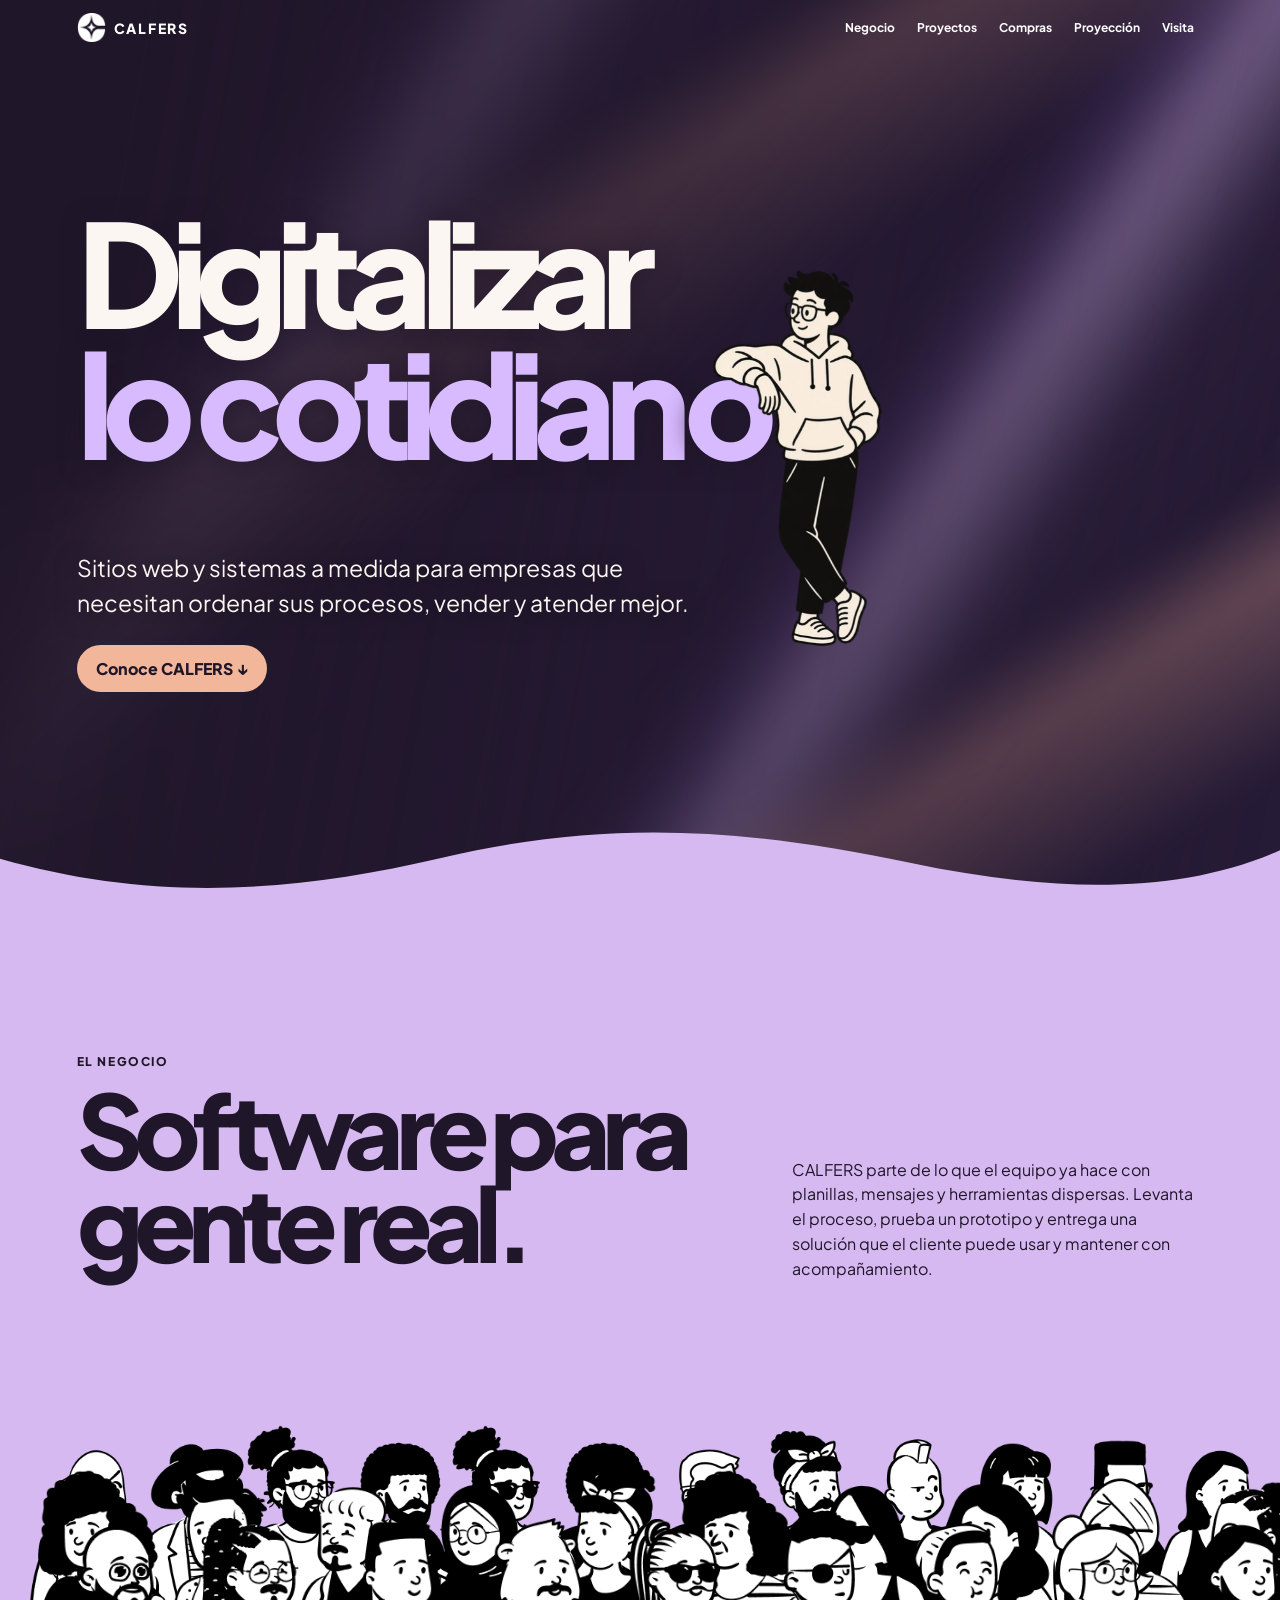
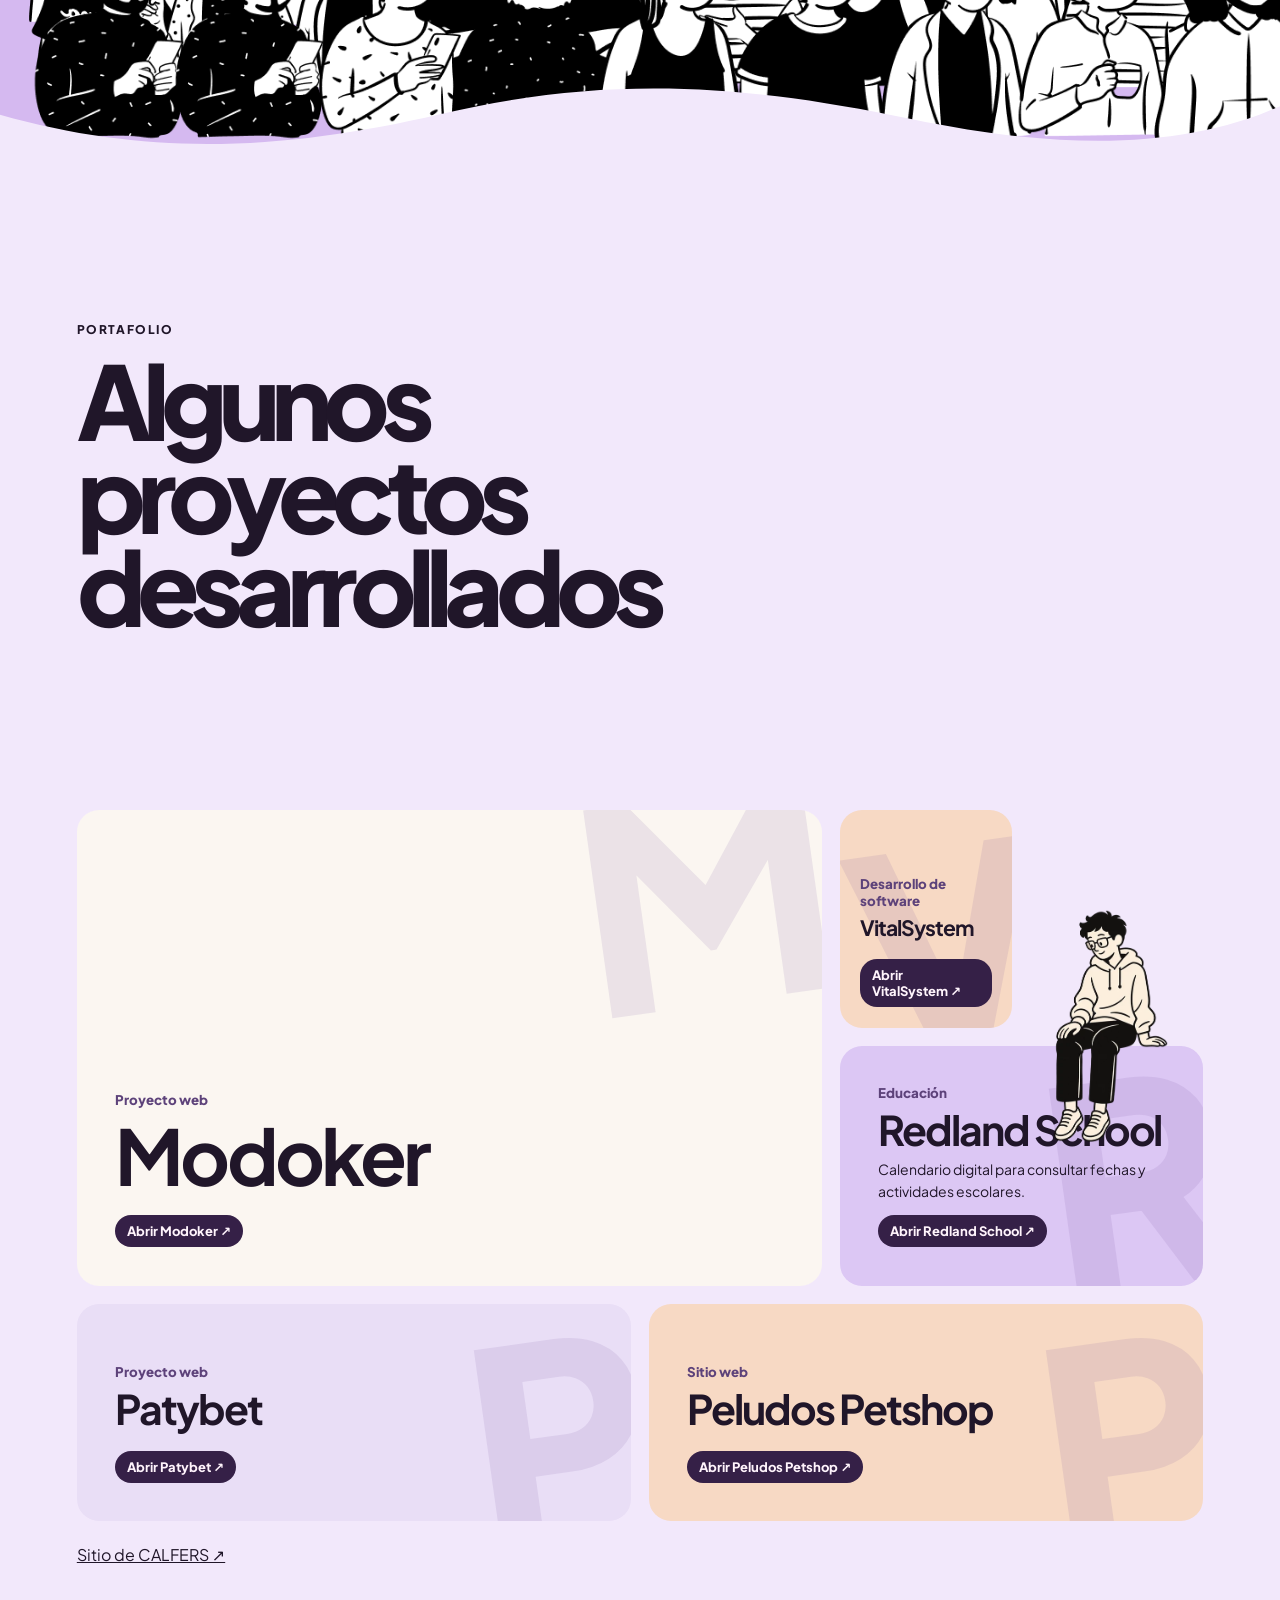
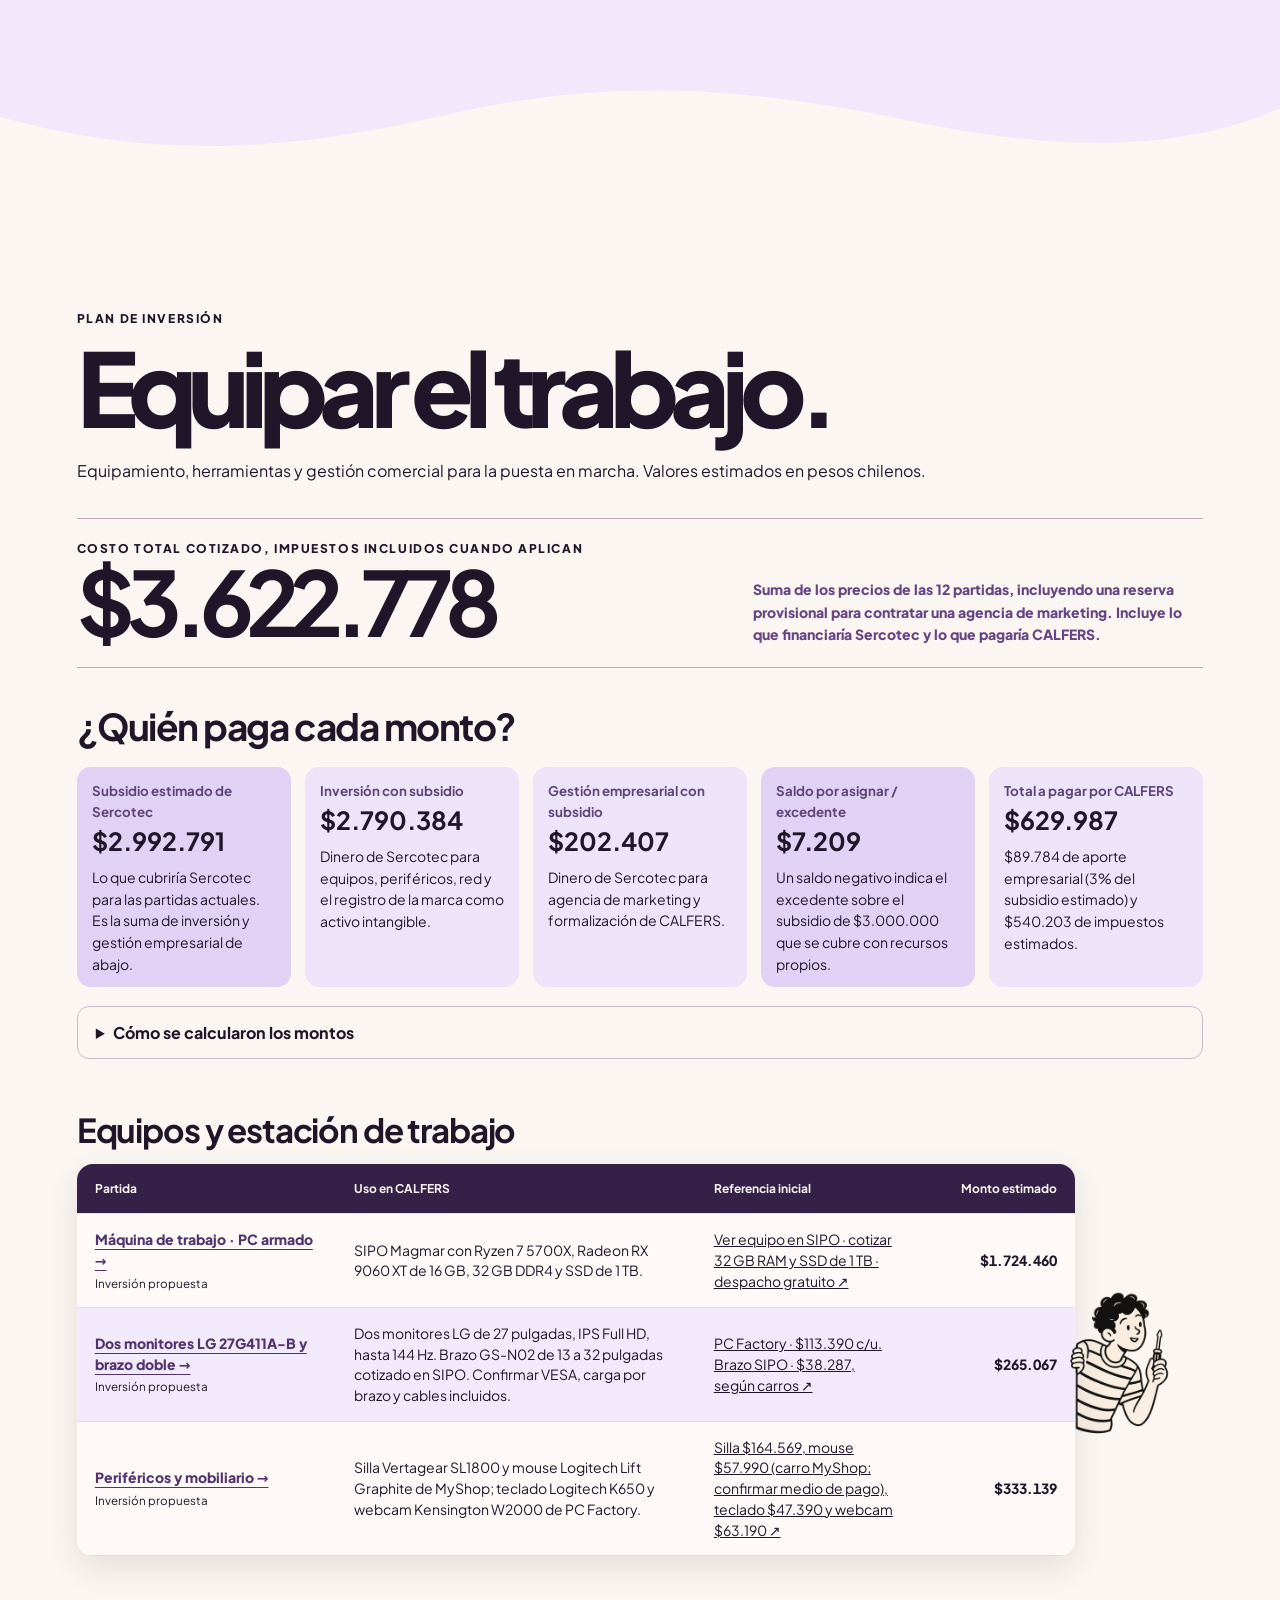
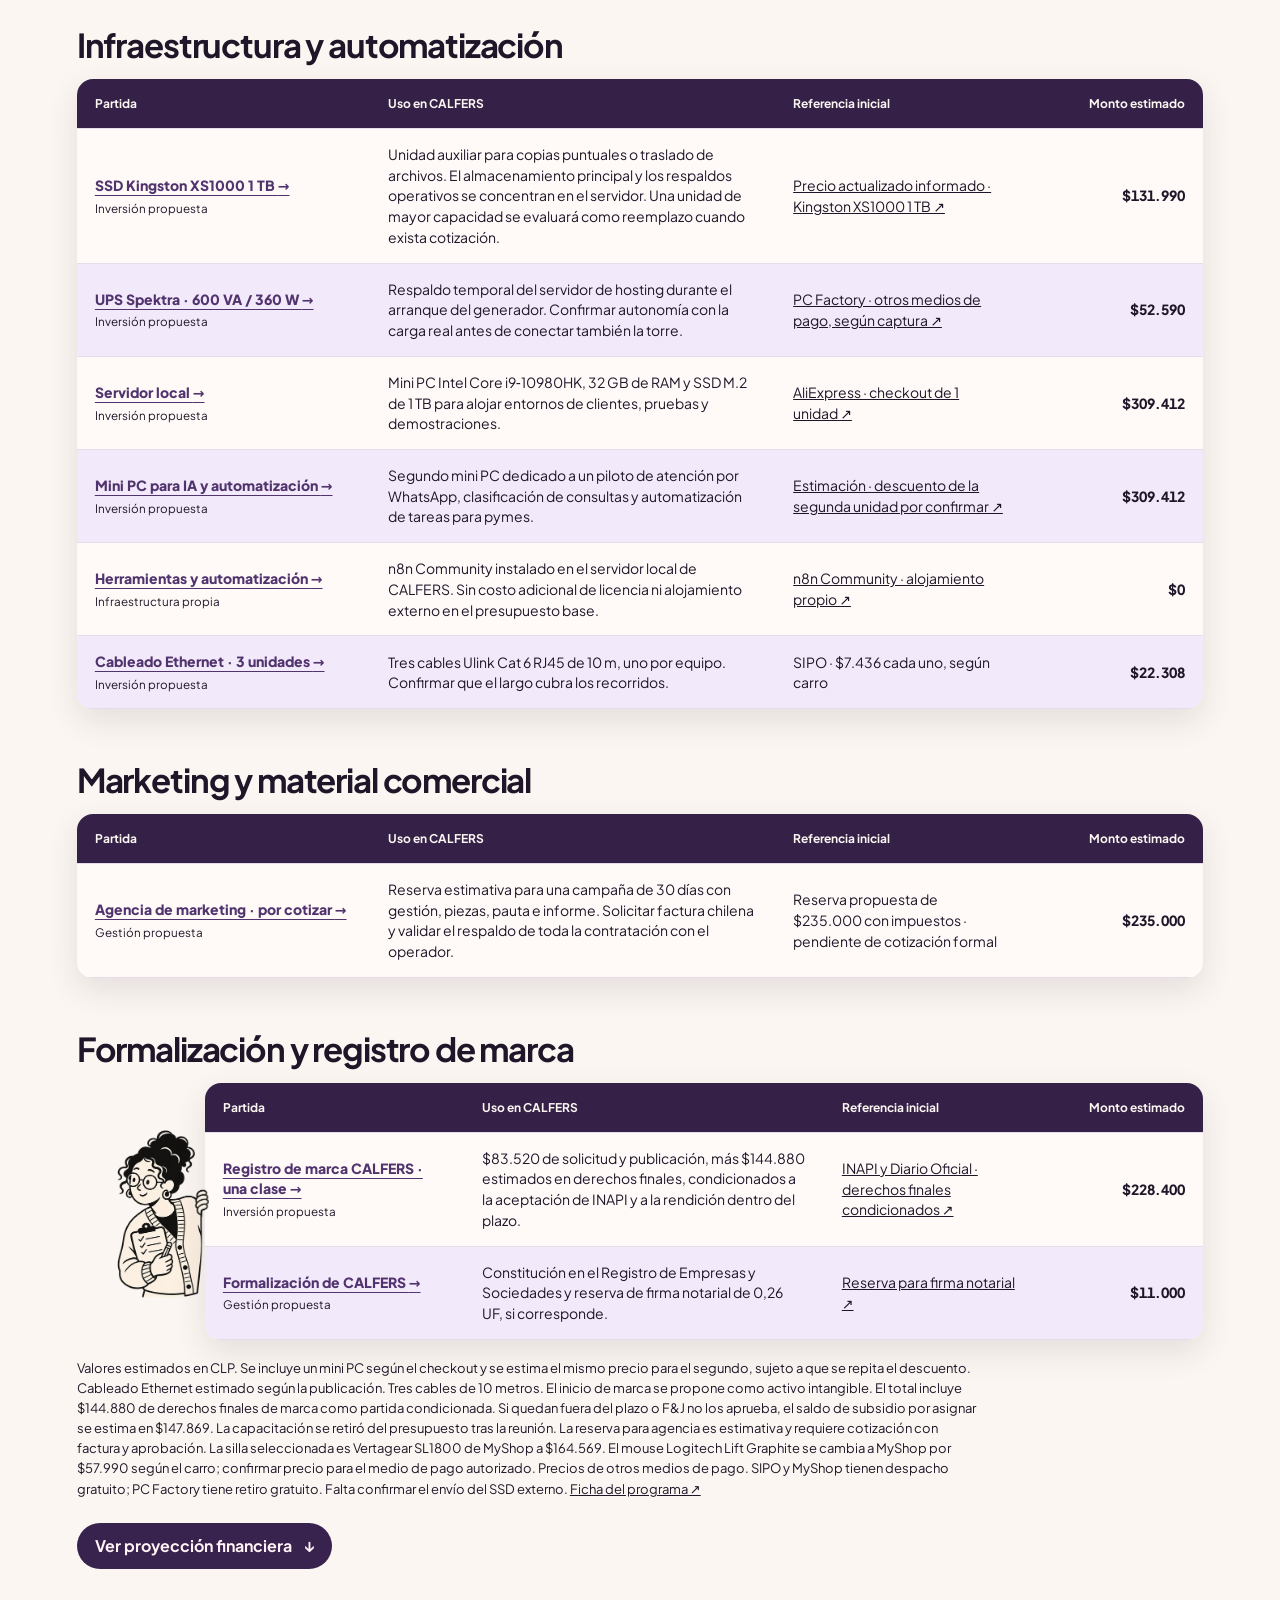
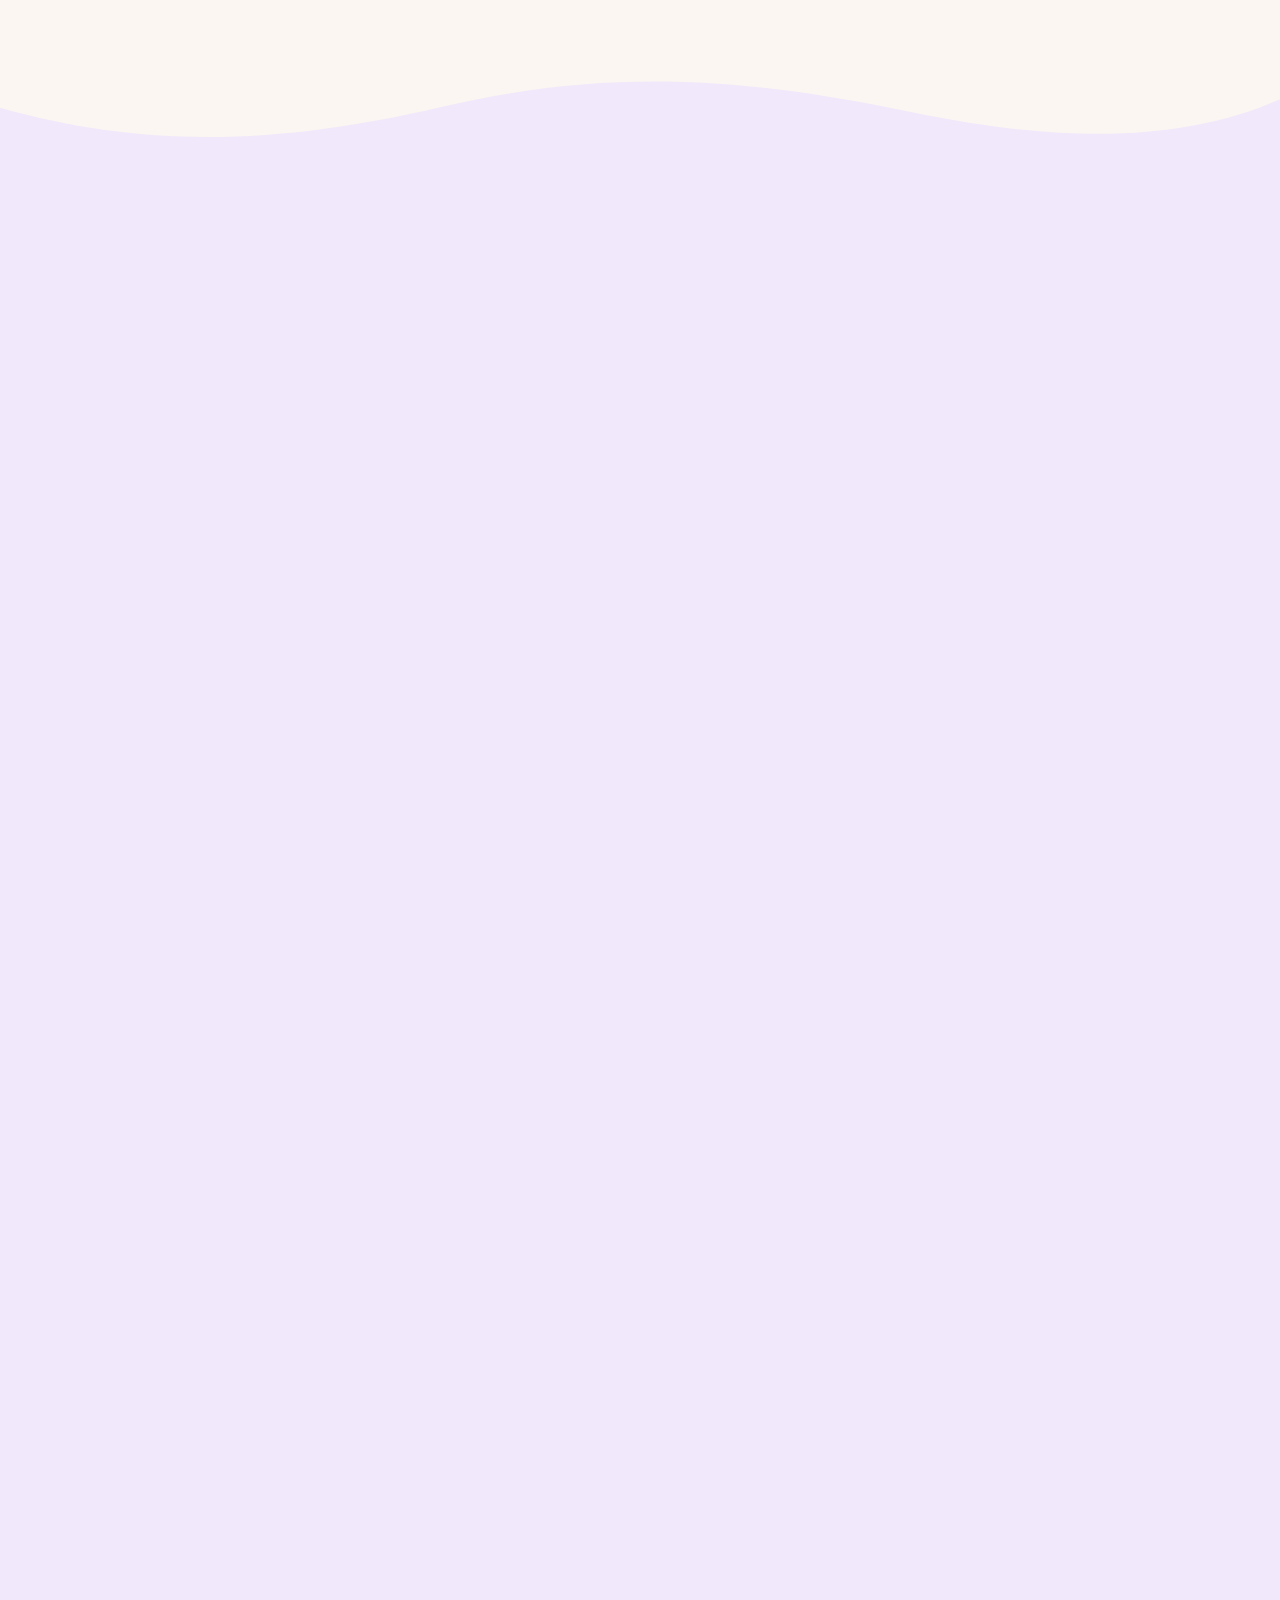
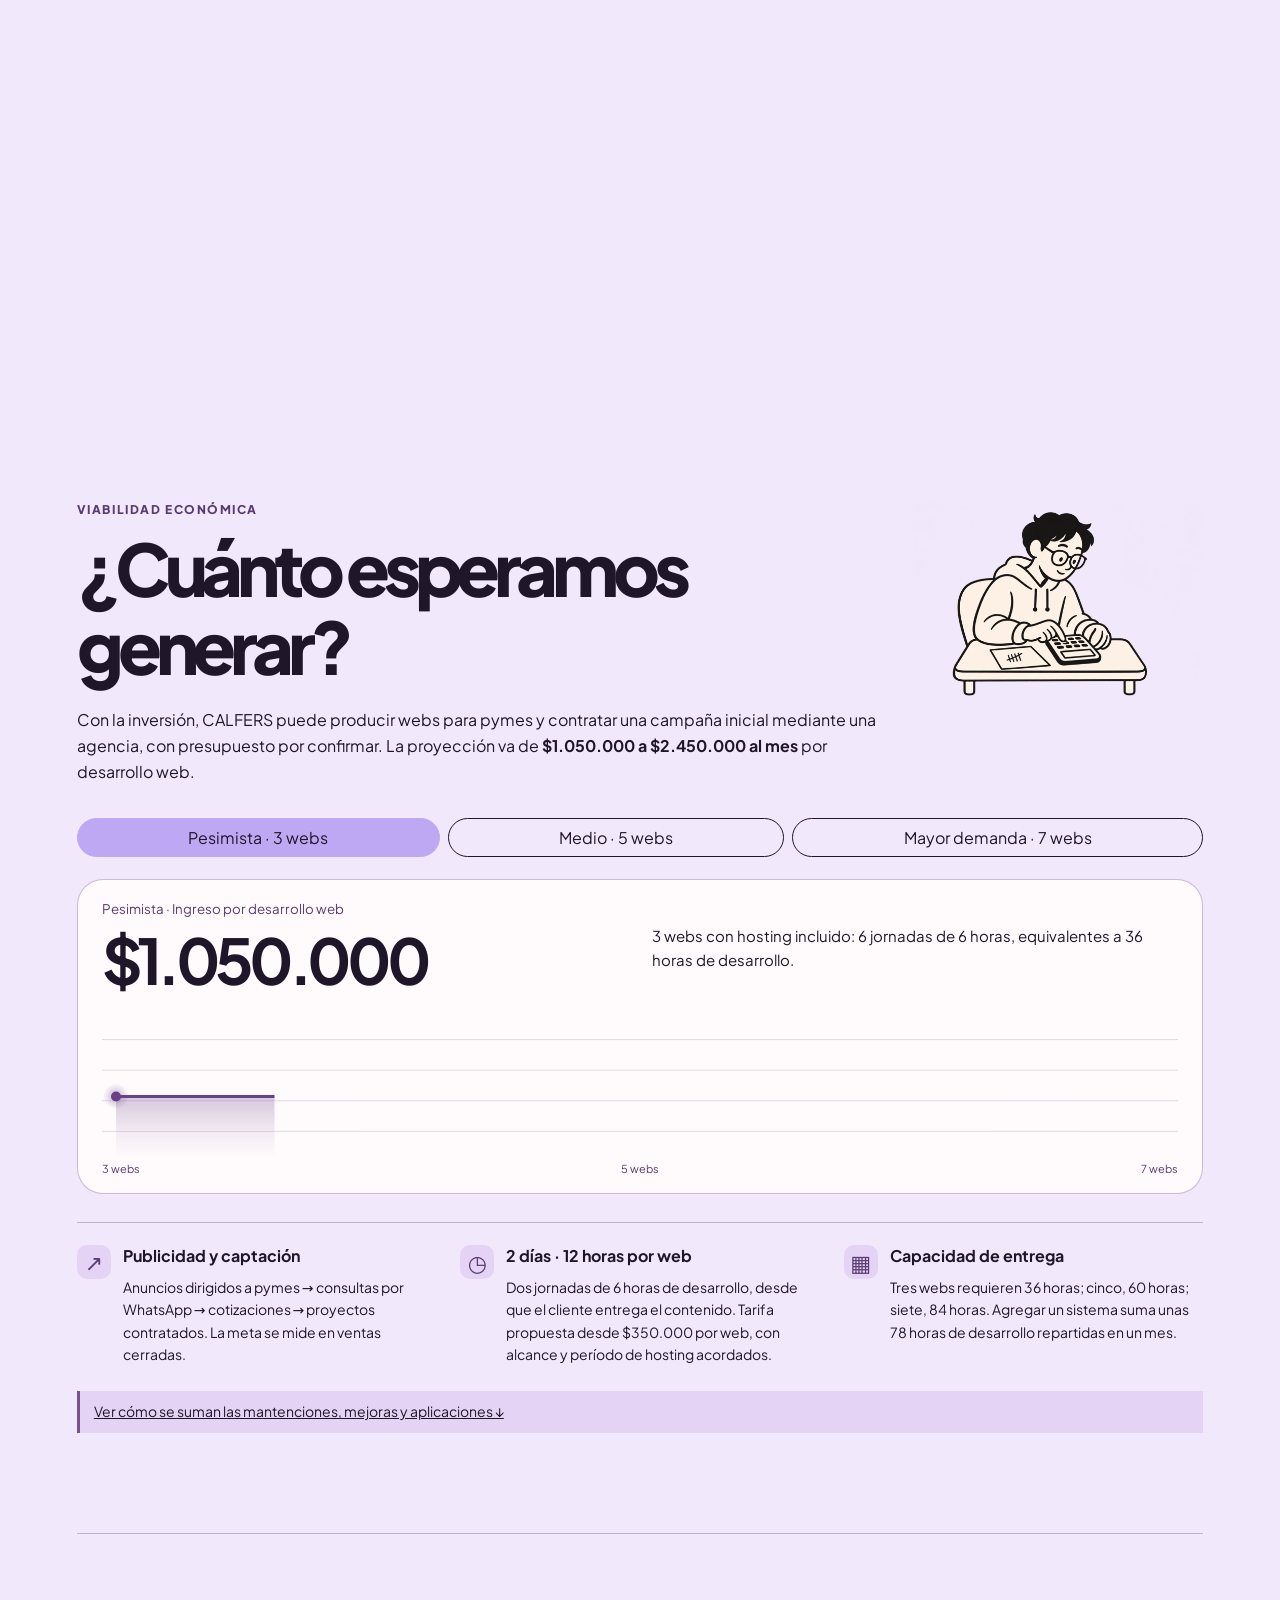
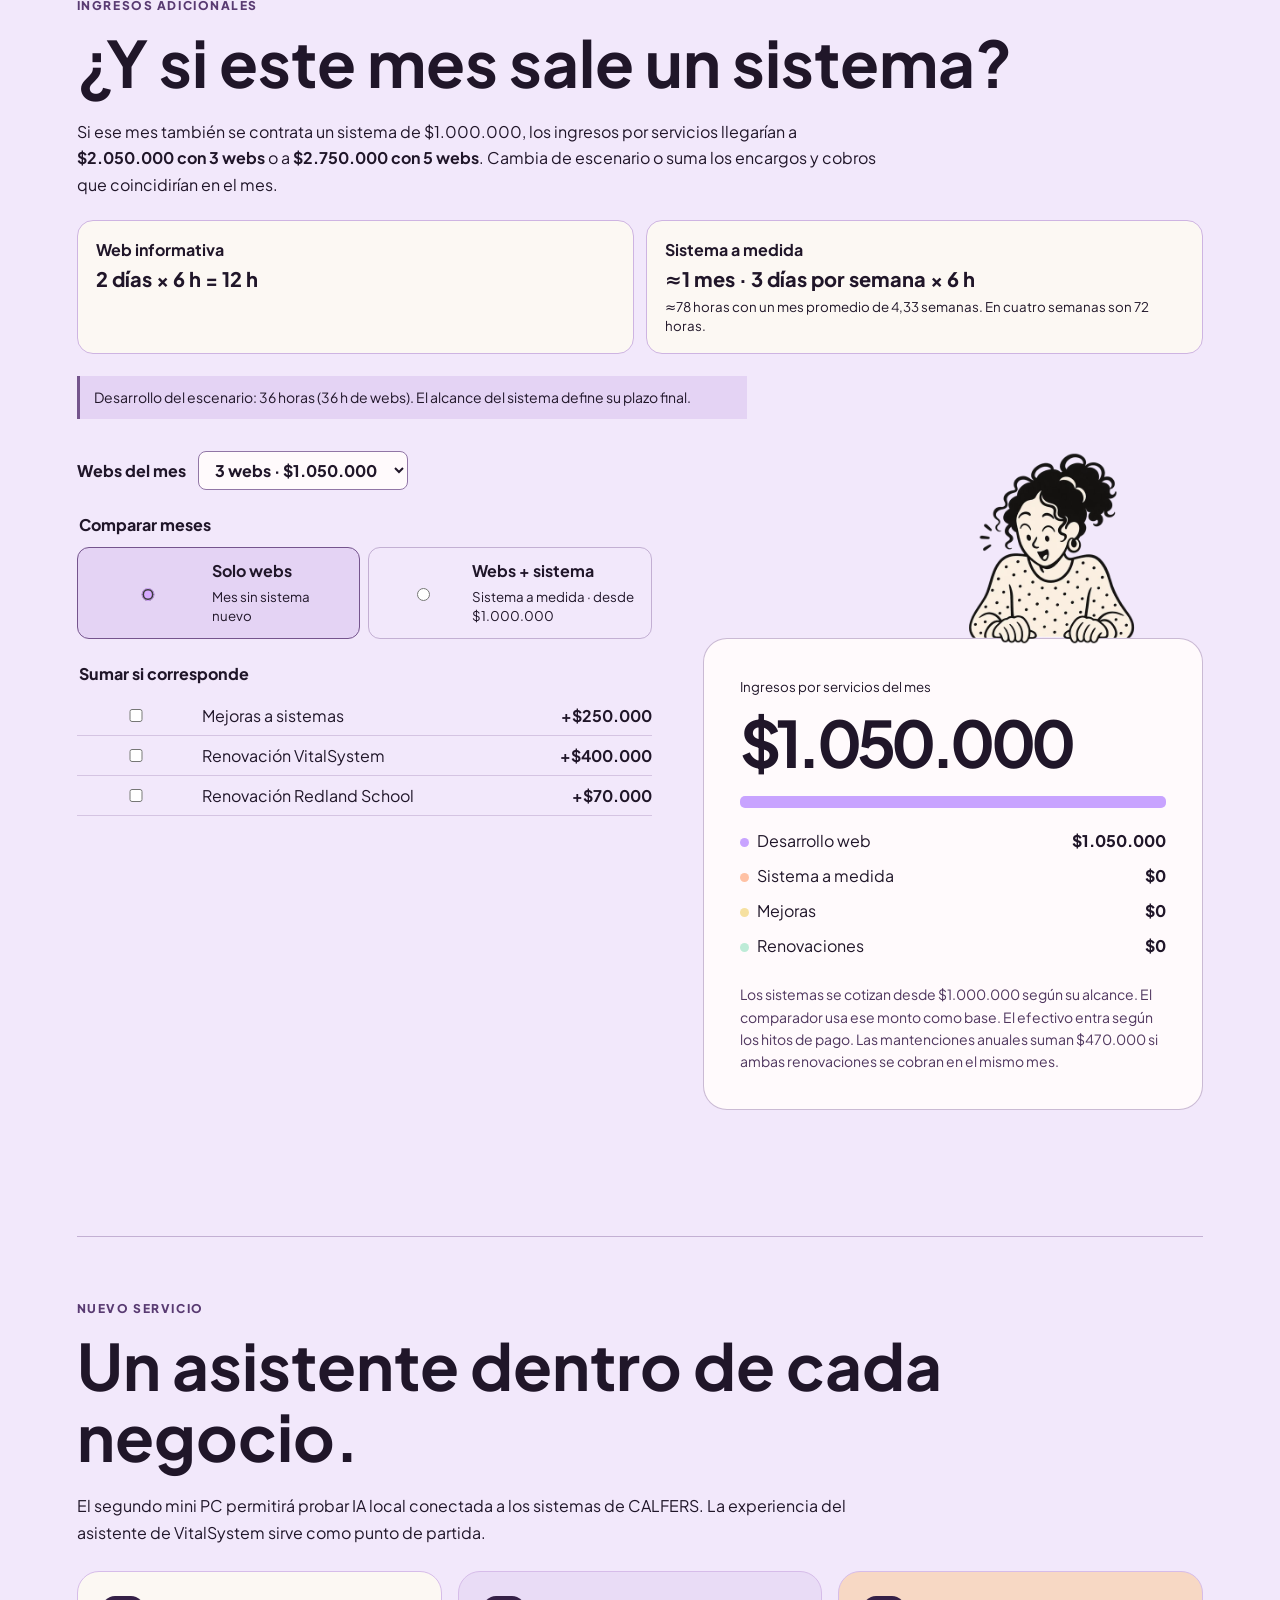
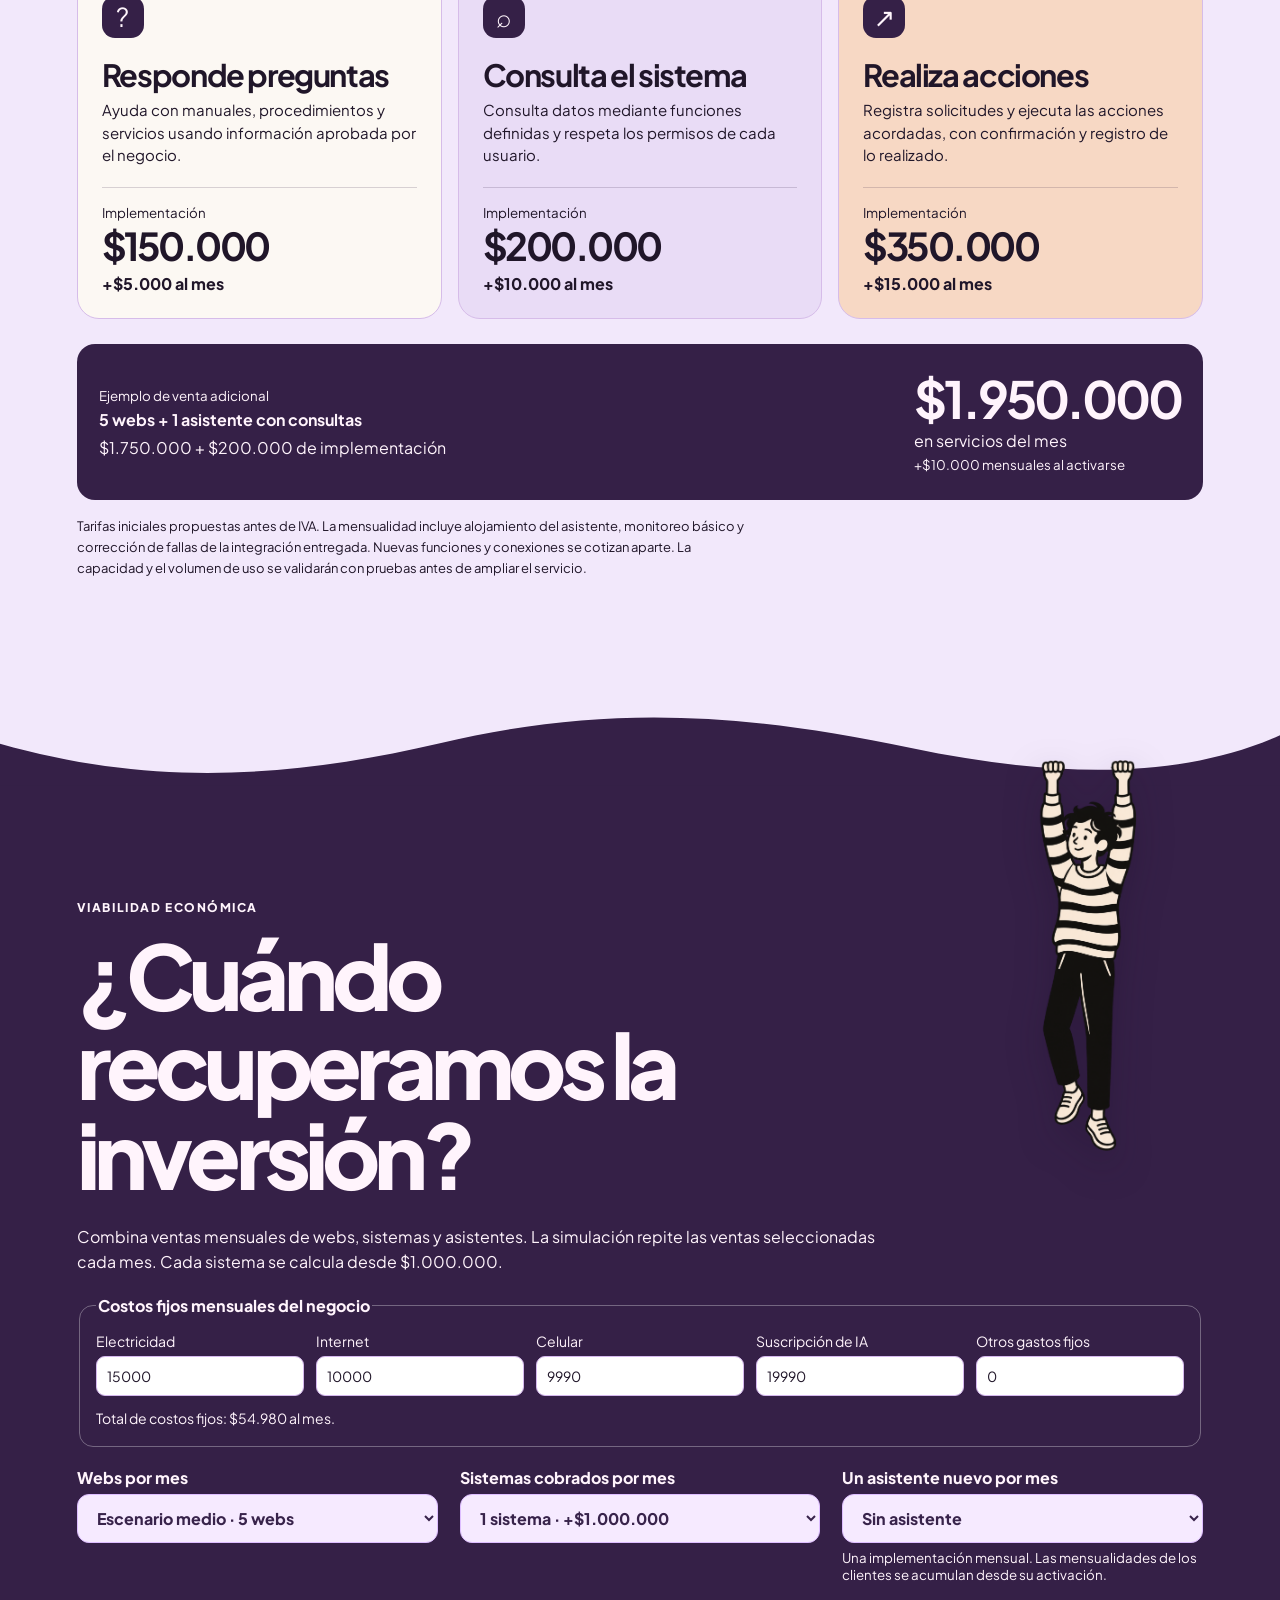
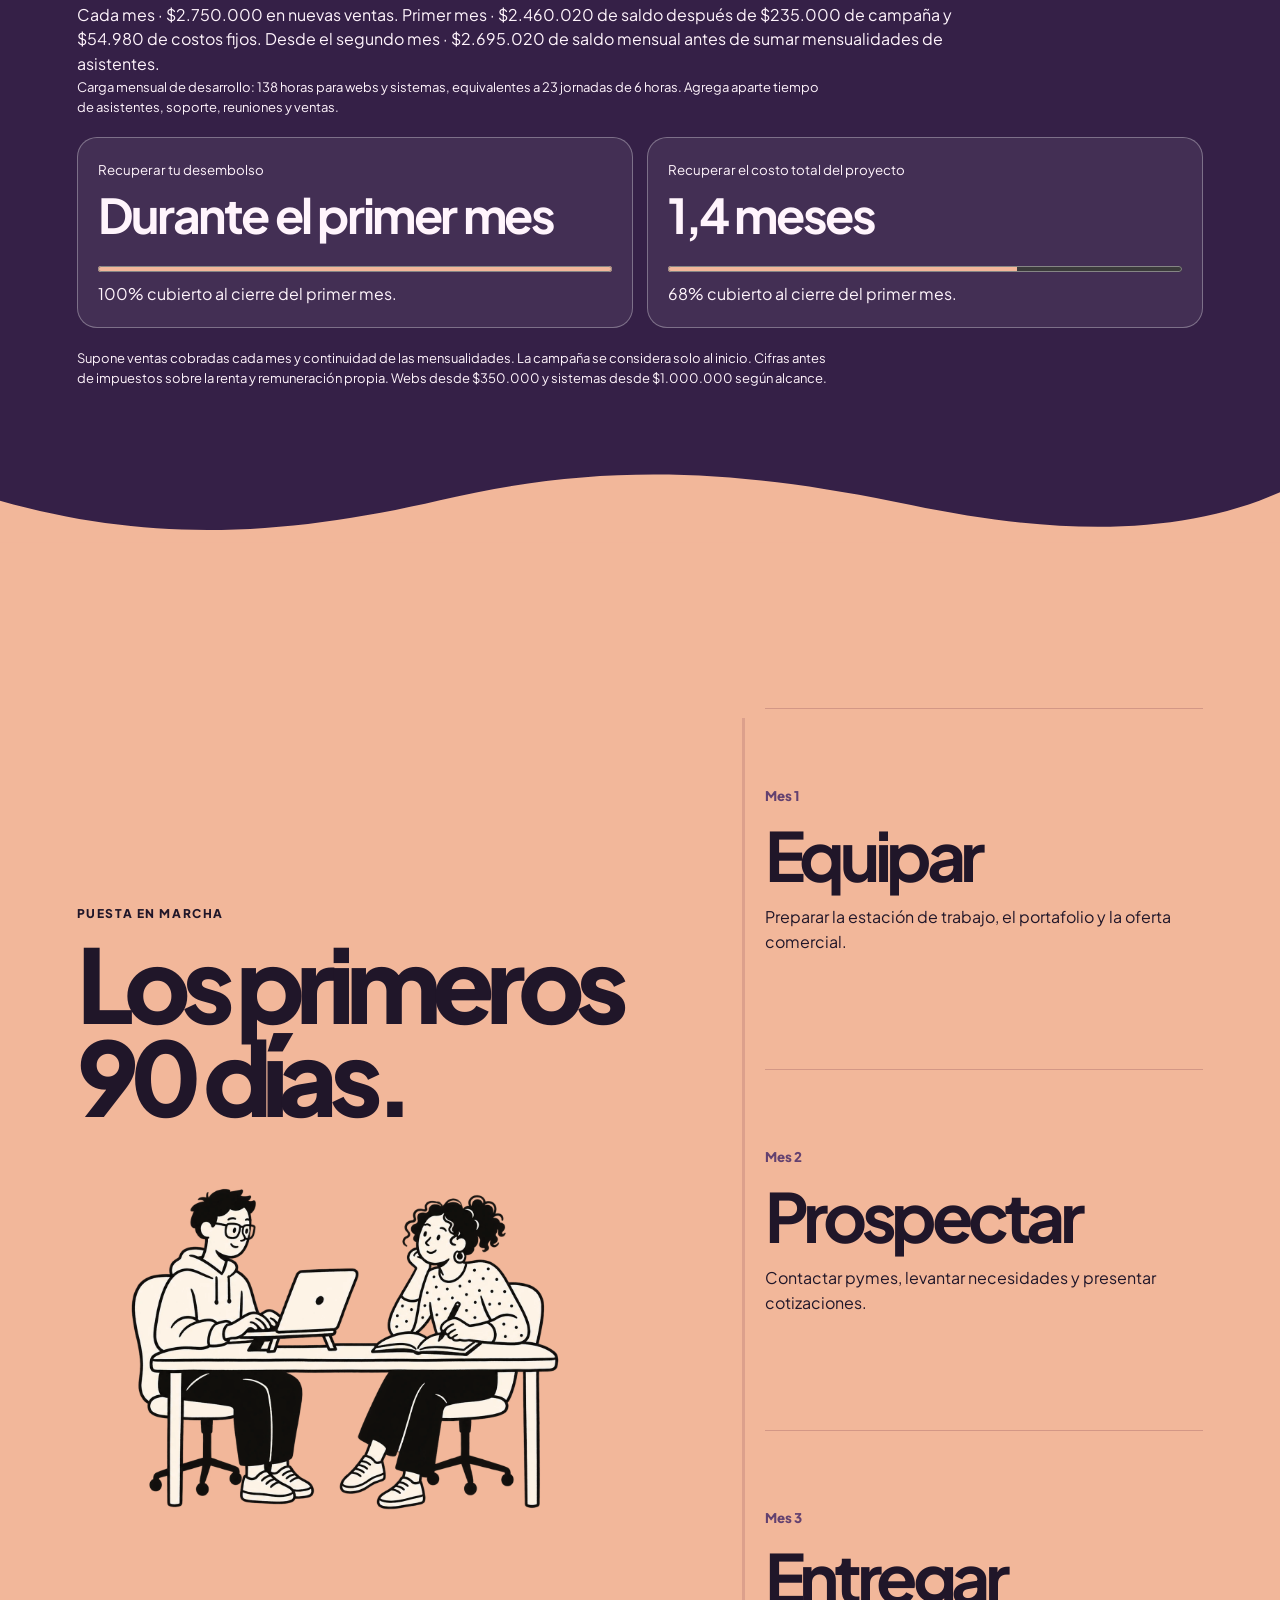
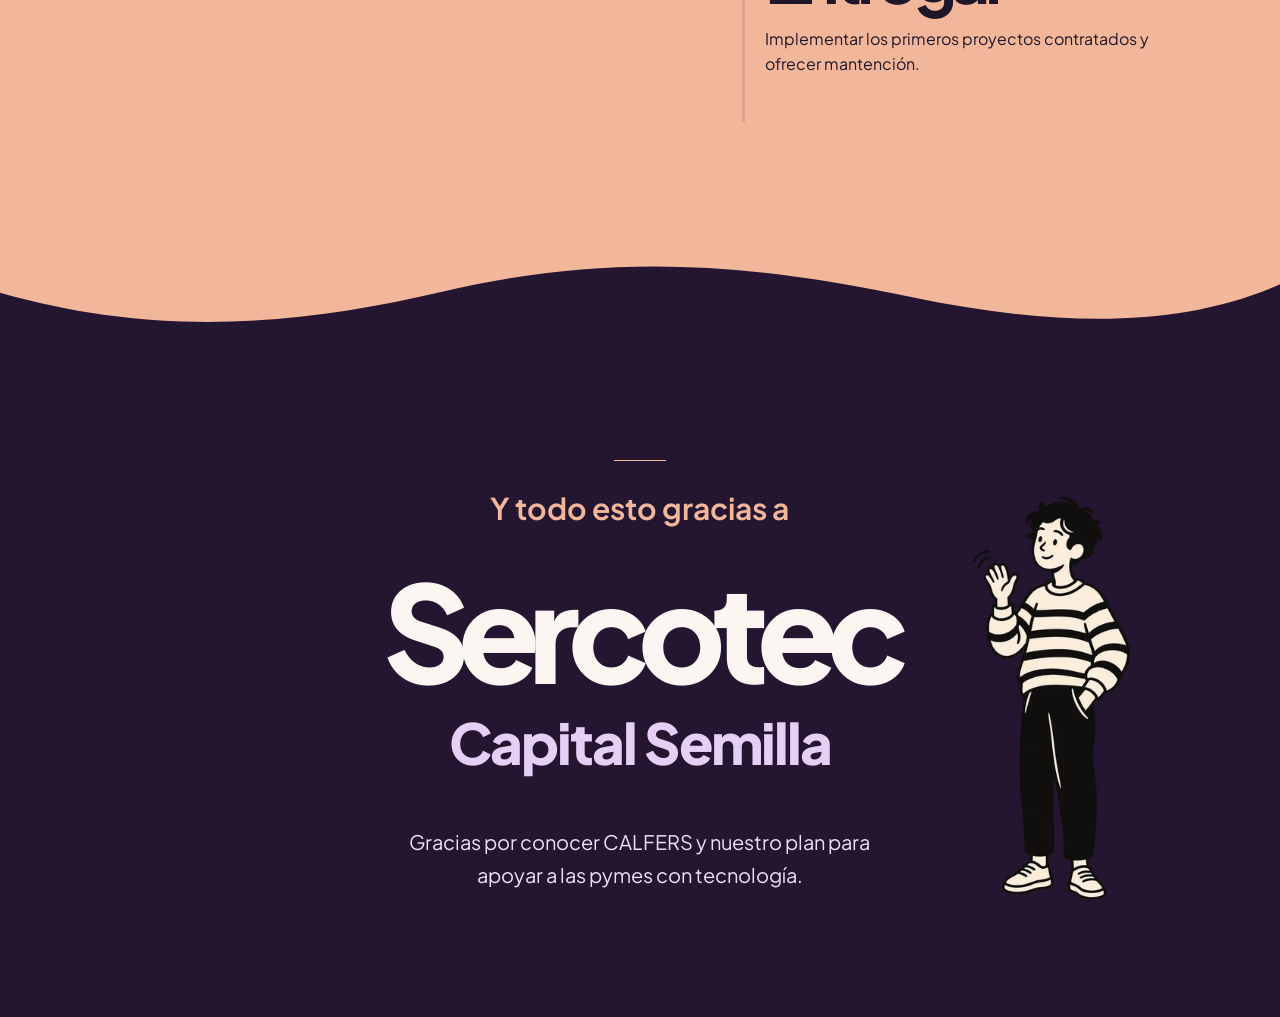
==== index.html @ 148ff0da "Publicar presentación CALFERS y plan de inversión" ====
<!doctype html>
<html lang="es"><meta charset="utf-8"><meta name="viewport" content="width=device-width,initial-scale=1"><title>CALFERS — Proyecto de negocio</title><link rel="icon" type="image/png" sizes="256x256" href="assets/calfers-logo.png">
<style>
@font-face{font-family:Jakarta;src:url([data-uri]) format('woff2');font-weight:400 800;font-display:swap}
:root{--ink:#201629;--cream:#fbf6f1;--purple:#bfa8f3;--peach:#f2b79a;--acid:#eae2fc;--business-bg:#d5b9f0;--portfolio-bg:#f2e8fb;--finance-bg:var(--portfolio-bg);--farewell-bg:#241630}*{box-sizing:border-box}html{scroll-behavior:smooth}body{margin:0;font:16px Jakarta,system-ui,sans-serif;background:var(--cream);color:var(--ink)}h1,h2,h3,p{margin:0}h1,h2{font-weight:800;letter-spacing:-.085em;line-height:.91}h2{font-size:clamp(48px,8vw,125px)}p{line-height:1.55}a{color:inherit}button,input{font:inherit}button{cursor:pointer}a:focus-visible,button:focus-visible,input:focus-visible,summary:focus-visible{outline:3px solid #9b68ea;outline-offset:4px}.wrap{width:min(1380px,88vw);margin:auto}.tag{font-size:12px;letter-spacing:.13em;text-transform:uppercase;font-weight:800}.nav{z-index:30;position:fixed;top:0;left:50%;width:100%;transform:translateX(-50%);display:flex;justify-content:space-between;align-items:center;gap:15px;padding:13px 6vw;color:white;background:#201629d9;backdrop-filter:blur(16px);transition:width .4s,top .4s,border-radius .4s,padding .4s}.nav.float{top:14px;width:min(700px,96vw);padding:7px 14px;border-radius:40px;border:1px solid #ffffff32}.nav.float:hover,.nav.float:focus-within{width:min(810px,97vw)}.brand{display:flex;align-items:center;gap:8px;font-size:14px;font-weight:800;text-decoration:none;letter-spacing:.12em}.brand img{width:29px;height:29px;object-fit:contain;background:var(--cream);border-radius:8px}.links{display:flex;flex-wrap:wrap;gap:4px}.links a{text-decoration:none;padding:7px 9px;border-radius:18px;font-size:12px;font-weight:700}.links a:hover,.links a[aria-current]{background:var(--purple);color:var(--ink)}.progress{position:fixed;z-index:32;inset:0 auto auto 0;height:3px;background:var(--peach);width:0}
.hero{min-height:100svh;background:#201629;color:var(--cream);position:relative;overflow:hidden;display:grid;align-items:center;padding:115px 0 62px;isolation:isolate}.hero .wrap{position:relative;z-index:2}.hero .tag{color:#dfc9ff}.hero h1{font-size:clamp(63px,11.2vw,178px);margin:.14em 0 .22em;max-width:10ch}.hero h1 span{display:block;color:#d8bbff}.hero p{max-width:450px;font-size:clamp(16px,2vw,23px)}.hero small{display:block;margin-top:22px;color:#e5d6ef}.cta{display:inline-block;background:var(--peach);color:var(--ink);padding:13px 19px;border-radius:28px;font-weight:800;text-decoration:none;margin-top:24px}.orb{position:absolute;z-index:-1;right:-7vw;top:9%;width:min(66vw,850px);aspect-ratio:1;border-radius:50%;background:radial-gradient(circle at 32% 28%,#f4bdad 0%,#a87ada 23%,#5c3683 54%,#201629 74%);filter:saturate(120%);transform:translateY(var(--drift,0px)) scale(var(--zoom,1));opacity:.86}.orb:after,.orb:before{content:"";position:absolute;inset:14%;border:1px solid #ffe2eaa0;border-radius:50%;transform:rotate(-32deg) scaleY(.41);animation:ring 12s linear infinite}.orb:after{inset:4%;animation-direction:reverse;animation-duration:19s}@keyframes ring{to{transform:rotate(328deg) scaleY(.41)}}.ticker{display:flex;overflow:hidden;background:var(--peach);padding:14px 0;font-weight:800;white-space:nowrap}.ticker div{flex:none;animation:marquee 23s linear infinite}@keyframes marquee{to{transform:translateX(-50%)}}
.intro{background:var(--business-bg);padding:120px 0 0;overflow:hidden}.intro .wrap{display:grid;grid-template-columns:1.55fr 1fr;align-items:end;gap:6vw}.intro h2{margin:.13em 0}.intro p{max-width:490px}.crowd{height:clamp(180px,27vw,370px);position:relative;overflow:hidden;margin-top:25px}.person{position:absolute;left:0;bottom:0;width:clamp(95px,15vw,190px);height:auto;animation:walk var(--duration) linear infinite;animation-delay:var(--delay)}@keyframes walk{from{transform:translateX(-210px)}to{transform:translateX(calc(100vw + 210px))}}.credit{display:block;text-align:right;padding:5px 6vw 12px;font-size:11px}
.journey{height:460vh;background:#21172c;color:var(--cream);position:relative}.pin{position:sticky;top:0;height:100svh;overflow:hidden;display:grid;align-content:center}.journey-head{display:flex;justify-content:space-between;align-items:center;gap:12px;margin-bottom:15px}.controls{display:flex;gap:6px}.controls button,.scenario button{background:transparent;color:inherit;border:1px solid currentColor;border-radius:30px;padding:8px 13px}.controls button:hover,.scenario button[aria-pressed=true]{background:var(--purple);color:var(--ink);border-color:var(--purple)}.track{display:flex;will-change:transform}.frame{flex:0 0 100vw;padding:0 6vw}.frame article{position:relative;isolation:isolate;overflow:hidden;min-height:min(64vh,570px);padding:clamp(27px,6vw,88px);border-radius:28px;display:grid;align-content:center;color:var(--ink);background:var(--purple)}.frame:nth-child(2) article{background:var(--peach)}.frame:nth-child(3) article{background:#faebde}.frame:nth-child(4) article{background:#dbc3ef}.frame h2{font-size:clamp(48px,8.4vw,128px);margin:12px 0;max-width:10ch}.frame p{max-width:39ch;padding-right:10px}.glyph{position:absolute;z-index:-1;right:-.05em;bottom:-.35em;font-size:clamp(200px,47vw,750px);line-height:1;opacity:.14;font-weight:800;transform:rotate(-16deg)}.dots{display:flex;gap:7px;margin-top:18px}.dots button{width:29px;height:16px;border:0;border-bottom:2px solid #ffffff60;background:none}.dots button[aria-current]{border-color:var(--peach)}
.invest{padding:115px 0;background:var(--cream)}.invest h2,.finance h2,.close h2{margin:.14em 0 .25em}.investment-callout{display:flex;justify-content:space-between;align-items:end;gap:20px;border-block:1px solid #baaabb;padding:22px 0;margin:34px 0 22px}.investment-callout strong{font-size:clamp(36px,7vw,100px);line-height:1;letter-spacing:-.09em}.summary{font-size:14px}.table{overflow:auto;margin:18px 0;border:1px solid #c8bcca;border-radius:16px}table{border-collapse:collapse;width:100%;text-align:left;background:#fffaf8;color:var(--ink)}th,td{padding:12px;border-bottom:1px solid #e4dce6}th{font-size:12px;background:#eee4fb}td{font-size:14px}td small{display:block;margin-top:4px}input{width:110px;padding:8px;border:1px solid #b09ab8;border-radius:8px;color:var(--ink);background:white}details{border-block:1px solid #c8bcca;padding:16px 0;margin:19px 0}summary{cursor:pointer;font-weight:800}.fields{display:flex;flex-wrap:wrap;gap:15px;margin:15px 0}.fields label{display:grid;gap:5px;font-size:13px}.note{font-size:13px;max-width:90ch}
.finance{padding:115px 0;background:var(--finance-bg);color:var(--ink)}.finance .tag{color:#593b72}.scenario{display:flex;flex-wrap:wrap;gap:8px;margin:24px 0}.charts{display:grid;grid-template-columns:1fr 1fr;gap:20px;margin-bottom:18px}.chart{padding:20px 24px 12px;overflow:hidden;border-radius:26px;background:radial-gradient(ellipse at top right,#583b8a,transparent 75%),#281a39;border:1px solid #b09adec0;box-shadow:inset 0 -7px 18px #9973db70}.chart:nth-child(2){background:radial-gradient(ellipse at top right,#723f43,transparent 75%),#281a39;box-shadow:inset 0 -7px 18px #e79e7c75}.chart strong{display:block;font-size:clamp(28px,5.5vw,82px);letter-spacing:-.085em}.chart canvas{width:100%;height:130px;display:block}.chart small{color:#f1daf9}.close{padding:110px 0 0;background:var(--peach);overflow:hidden}.checklist{display:grid;grid-template-columns:repeat(2,1fr);gap:1px;background:#a66d64;border-block:1px solid #a66d64;margin-top:35px}.checklist article{background:var(--peach);padding:22px}.checklist p{margin-top:7px}.footer{margin-top:75px;position:relative;background:#352047;color:#fcf1fc;padding:40px 6vw 0;overflow:hidden}.footer .word{font-weight:800;display:block;font-size:21vw;letter-spacing:-.105em;line-height:.88;margin-top:68px}.sticker{position:absolute;bottom:12%;left:var(--x);padding:.55em .85em;color:var(--ink);background:var(--bg);border:4px solid white;border-radius:30px;font-weight:800;text-decoration:none;transform:rotate(var(--r)) scale(.2);opacity:0;transition:transform .6s cubic-bezier(.16,1.65,.48,1),opacity .4s;transition-delay:var(--delay)}.footer.seen .sticker{opacity:1;transform:rotate(var(--r)) scale(1)}.footer.seen .sticker:hover{transform:rotate(0) scale(1.12);transition-delay:0s}.enter{opacity:0;transform:translateY(38px);transition:opacity .6s,transform .7s cubic-bezier(.2,.8,.25,1)}.enter.seen{opacity:1;transform:none}
@media(max-width:720px){.nav{padding:8px 3vw}.nav,.nav.float{gap:4px}.brand{font-size:10px;letter-spacing:.03em}.brand img{width:21px;height:21px}.links{justify-content:flex-end}.links a{font-size:10px;padding:5px}.intro .wrap,.charts,.checklist{grid-template-columns:1fr}.hero h1{font-size:clamp(56px,13vw,85px)}.orb{width:100vw;right:-29vw;top:24%}.intro,.invest,.finance,.close{padding-top:82px}.journey-head .tag{font-size:10px}td:first-child{min-width:175px}.frame article{min-height:59vh}.sticker{font-size:11px;bottom:7%;border-width:2px}}@media(prefers-reduced-motion:reduce){html{scroll-behavior:auto}*,*:before,*:after{animation:none!important;transition:none!important}.enter{opacity:1;transform:none}.person{left:var(--still)}.journey{height:auto}.pin{position:static;height:auto;padding:70px 0;overflow:visible}.track{display:grid;gap:18px;transform:none!important}.frame article{min-height:280px}.controls,.dots{display:none}.sticker{opacity:1;transform:rotate(var(--r))}}

.hero .tag,.hero h1,.hero p,.hero .cta,.hero small{animation:hero-in .85s cubic-bezier(.2,.75,.2,1) both}
.hero h1{animation-delay:.1s}.hero p{animation-delay:.23s}.hero .cta{animation-delay:.34s}.hero small{animation-delay:.44s}
@keyframes hero-in{from{opacity:0;translate:0 36px;filter:blur(6px)}to{opacity:1;translate:none;filter:none}}
.frame:nth-child(2) article{align-content:end;justify-items:end;text-align:right;background:radial-gradient(ellipse at 22% 36%,#e9a284,transparent 53%),#f5ccb8}
.frame:nth-child(2) .glyph{left:0;right:auto;bottom:-.25em;transform:rotate(13deg)}
.frame:nth-child(3) article{align-content:start;background:repeating-linear-gradient(135deg,transparent 0 40px,#b889b20e 40px 41px),#faebde}
.frame:nth-child(3) h2{max-width:12ch}.frame:nth-child(3) .glyph{bottom:-.43em;right:.03em;transform:rotate(-6deg)}
.frame:nth-child(4) article{text-align:center;justify-items:center;background:radial-gradient(circle at 50% 50%,#e9dafa 0%,#c1a4ed 100%)}
.frame:nth-child(4) .glyph{right:50%;bottom:50%;transform:translate(50%,50%);opacity:.10}
.frame article{transform:scale(var(--scene-scale,1));transition:transform .15s linear}

.logo-toggle{display:none;background:none;border:0;padding:0}.logo-toggle img{width:42px;height:42px;display:block;border-radius:50%;background:#fbf6f1;object-fit:contain}.nav.float{height:54px;width:54px;border-radius:30px;padding:5px;gap:0;overflow:hidden}.nav.float .brand,.nav.float:not(.open) .links{display:none}.nav.float .logo-toggle{display:block;flex:none}.nav.float:not(.open):hover,.nav.float:not(.open):focus-within{width:54px}.nav.float.open{width:min(700px,96vw);min-height:54px;height:auto;gap:8px;padding-right:10px}.nav.float.open .links{flex:1;justify-content:center}
.flow{position:absolute;inset:0;z-index:-1;overflow:hidden;background:#261b36}.flow:before,.flow:after{content:"";position:absolute;inset:-65% -25%;background:repeating-linear-gradient(124deg,transparent 0 10%,#9767d733 12%,#debbf779 14%,#b987dc08 18%,transparent 23%);filter:blur(24px);animation:stream 11s ease-in-out infinite alternate}.flow:after{background:linear-gradient(100deg,#201629f5 23%,transparent 80%),repeating-linear-gradient(148deg,transparent 0 15%,#f4ad994d 18%,transparent 24%);animation-duration:19s;animation-direction:alternate-reverse;filter:blur(12px)}@keyframes stream{from{transform:translate(15%,-12%) skewX(-9deg)}to{transform:translate(-8%,19%) skewX(8deg)}}.hero h1,.hero p{text-shadow:0 4px 25px #201629aa}
.crowd{height:clamp(220px,34vw,490px);isolation:isolate}.lane{position:absolute;left:0;bottom:0;display:flex;width:max-content;animation:walk-lane 48s linear infinite;animation-delay:-13s}.lane-0{bottom:32%;z-index:1}.lane-1{bottom:14%;z-index:2;animation-direction:reverse;animation-duration:40s;animation-delay:-11s}.lane-2{z-index:3;animation-duration:33s;animation-delay:-8s}.person{position:static;flex:none;width:clamp(110px,16vw,216px);height:auto;margin-right:clamp(-54px,-4vw,-24px);transform-origin:50% 100%;animation:step var(--step) ease-in-out infinite;animation-delay:var(--phase)}.lane-0 .person{width:clamp(85px,14vw,185px)}.lane-1 .person{scale:-1 1}.lane-2 .person{width:clamp(115px,17vw,232px)}@keyframes walk-lane{to{transform:translateX(-50%)}}@keyframes step{0%,100%{transform:translateY(4px) rotate(-1.8deg)}50%{transform:translateY(-9px) rotate(1.5deg)}}
.projects{padding:90px 0;background:#e9ddfa}.projects h2{margin:.15em 0 .35em}.projects-grid{display:grid;grid-template-columns:repeat(4,minmax(0,1fr));gap:14px;margin-bottom:23px}.projects-grid article{padding:24px;min-height:155px;background:#fbf6f1;border-radius:22px}.projects-grid article:nth-child(even){background:#f7d9c4}.projects-grid h3{margin:8px 0;font-size:clamp(19px,2.3vw,32px);letter-spacing:-.05em}.projects-grid small{color:#5d427a;font-weight:800}.projects-grid p{font-size:14px}
.table-value{font-weight:750;white-space:nowrap;font-variant-numeric:tabular-nums}.invest .table{border:0;box-shadow:0 12px 32px #3a22431c}.invest table th{background:#352047;color:#fbf6f1;padding:17px 18px}.invest table td{padding:15px 18px}.invest tbody tr:nth-child(even){background:#f2e9fa}.invest table td:last-child,.invest table th:last-child{text-align:right}.invest .summary{color:#654584;font-weight:800}
@media(max-width:720px){.projects-grid{grid-template-columns:1fr 1fr}.projects-grid article{padding:15px}.nav:not(.float) .brand{display:none}.nav:not(.float) .links{margin:auto}.nav.float.open .links a{padding:4px}.invest table td,.invest table th{padding:10px}}

.nav:not(.float){background:transparent;backdrop-filter:none}.brand img,.logo-toggle img{background:none;border-radius:0;filter:brightness(0) invert(1)}.nav.float{background:#271b34e8;border-radius:14px}.nav.float.open{border-radius:26px}.hero .wrap{padding-bottom:55px}.hero h1{margin-top:0}.hero p{max-width:36ch}
.wave{position:absolute;bottom:-1px;left:0;width:100%;height:clamp(29px,6vw,106px);display:block;pointer-events:none;z-index:8}.wave-section{position:relative}.hero .wave{z-index:4}
.intro{padding-top:clamp(105px,12vw,190px)}.crowd{margin-top:52px;height:clamp(235px,33vw,485px)}.lane-0{bottom:24%;animation-direction:reverse}.lane-1{bottom:8%;animation-direction:normal}.lane-2{bottom:-4%;animation-direction:reverse}.person{margin-right:clamp(-91px,-6vw,-44px)}
.projects{background:var(--portfolio-bg);padding:clamp(100px,13vw,195px) 0 clamp(125px,15vw,220px)}.projects h2{max-width:10ch;margin-bottom:.4em}.projects-grid{grid-template-columns:repeat(2,minmax(0,1fr));gap:18px}.projects-grid article{min-height:clamp(190px,22vw,330px);position:relative;overflow:hidden;isolation:isolate;display:flex;flex-direction:column;justify-content:flex-end;padding:clamp(20px,4vw,55px)}.projects-grid article:before{content:attr(data-mark);position:absolute;right:4%;top:-20%;font-size:clamp(105px,22vw,340px);font-weight:800;letter-spacing:-.15em;color:#6b45991d;z-index:-1;transform:translateY(40px) rotate(-13deg);transition:transform 1s cubic-bezier(.18,.75,.18,1)}.projects-grid article.seen:before{transform:translateY(0) rotate(-8deg)}.projects-grid article:nth-child(3){background:#dcc7f4}.projects-grid article:nth-child(4){background:#eec3b4}.projects-grid h3{font-size:clamp(24px,4.7vw,68px);line-height:1.02}.project-reveal{opacity:0;transform:translateY(40px);transition:opacity .65s,transform .75s}.project-reveal.seen{opacity:1;transform:none}
.invest,.finance{padding:clamp(100px,12vw,185px) 0 clamp(120px,14vw,200px)}.close{padding:clamp(95px,13vw,190px) 0 clamp(110px,14vw,190px)}.timeline{display:grid;grid-template-columns:1fr .82fr;gap:8vw;align-items:start}.timeline-title{position:sticky;top:22vh}.timeline-title h2{max-width:8ch}.phases{position:relative;display:grid;gap:37px;padding-left:23px}.phase-line{position:absolute;left:0;top:10px;bottom:32px;width:3px;background:#a5666947}.phase-line:before{content:"";display:block;background:#55316c;height:var(--fill,0%);transition:height .15s linear}.phase{min-height:clamp(215px,36vh,360px);border-top:1px solid #a5666966;padding:20px 0;display:flex;flex-direction:column;justify-content:center}.phase small{font-weight:800;color:#634170}.phase h3{font-size:clamp(32px,5.3vw,76px);letter-spacing:-.08em;margin:8px 0}.phase p{max-width:36ch}
@media(max-width:720px){.timeline{grid-template-columns:1fr}.timeline-title{position:static}.projects-grid article{min-height:165px}.crowd{margin-top:26px}}
@media(prefers-reduced-motion:reduce){.project-reveal{opacity:1;transform:none}}
.nav.float:not(.open){background:transparent;border-color:transparent;backdrop-filter:none}.nav.float:not(.open) .logo-toggle img{filter:brightness(0) invert(1)}.chart-labels{display:grid;grid-template-columns:repeat(3,1fr);padding:0 14px 6px calc(33.33% + 4px);grid-template-columns:auto auto auto;justify-content:space-between;gap:5px;font-size:clamp(8px,1vw,11px);color:#eedcf4}.chart-labels span:last-child{text-align:right}@media(max-width:720px){.chart-labels{padding-left:16%;padding-right:0}}.project-visit{align-self:flex-start;margin-top:13px;background:#352047;color:#fff4fc;padding:8px 12px;border-radius:17px;text-decoration:none;font-size:13px;font-weight:750}.project-visit:hover{background:#6f53c4}.part-open{padding:0;border:0;background:transparent;color:#51346e;text-align:left;font-weight:800;text-decoration:underline;text-underline-offset:4px}.part-dialog{width:min(1120px,94vw);max-height:90dvh;padding:0;border:0;border-radius:27px;color:#211629;background:#fbf6f1;box-shadow:0 25px 120px #130d22a0}.part-dialog[open]{animation:part-enter .5s cubic-bezier(.16,.8,.24,1) both}.part-dialog::backdrop{background:#211629be;backdrop-filter:blur(7px)}body:has(.part-dialog[open]){overflow:hidden}@keyframes part-enter{from{opacity:0;transform:scale(.78)}to{opacity:1;transform:none}}.part-page{padding:clamp(19px,5vw,62px)}.part-top{display:flex;justify-content:space-between;align-items:center;gap:12px;margin-bottom:35px;font-size:12px;font-weight:800}.part-top button{background:#352047;color:white;border:0;border-radius:25px;padding:10px 14px}.part-intro{display:grid;grid-template-columns:1.1fr 1fr;gap:28px;align-items:center}.part-intro h2{font-size:clamp(37px,6vw,80px);margin:12px 0 16px}.part-intro strong{display:block;margin-top:14px;font-size:23px;color:#644194}.part-intro a{display:inline-block;margin-top:7px}.device-card{min-height:230px;background:radial-gradient(ellipse at 65% 10%,#ab81db,#3b2255 60%,#261831);border-radius:22px;display:grid;place-content:center;justify-items:center;gap:14px;color:#f3e4fc}.device-card span{font-size:12px;font-weight:800;letter-spacing:.24em}.device{width:92px;height:132px;border:2px solid #dcbdf7;border-radius:12px;padding:12px;display:grid;gap:8px;background:#2c1a45;box-shadow:10px 12px #1b102b82,inset 0 0 24px #9f65c481;transform:perspective(600px) rotateY(-17deg) rotateX(6deg)}.device i{display:block;border-radius:5px;background:linear-gradient(90deg,#f4a886 0 10%,#704a9c 10% 90%,#ab79d3 90%)}[data-kind=MONITOR] .device{width:155px;height:91px;border-bottom-width:9px}[data-kind=SSD] .device,[data-kind=KIT] .device{width:143px;height:57px}[data-kind=SERVER] .device{width:140px}[data-kind=DEV] .device,[data-kind=WEB] .device,[data-kind=MARCA] .device{width:140px;height:103px}.part-specs{display:grid;grid-template-columns:1fr 1fr;gap:12px;margin-top:30px}.part-specs article{padding:17px;background:#eee3fa;border-radius:14px}.part-specs h3{margin-bottom:5px}.part-specs p{font-size:14px}@media(max-width:640px){.part-intro,.part-specs{grid-template-columns:1fr}.device-card{min-height:190px}}
.part-open{display:inline-block}.purchase-portal{position:fixed;inset:0;z-index:100;overflow:hidden;pointer-events:none;isolation:isolate}.purchase-portal .portal-dark{position:absolute;inset:0;background:radial-gradient(circle at var(--x) var(--y),#170b23 0%,#21102d 34%,#432762 67%,#a77dce 100%);clip-path:circle(0px at var(--x) var(--y));animation:portal-open .82s cubic-bezier(.5,.05,.88,.38) forwards}.purchase-portal b{position:absolute;left:var(--x);top:var(--y);white-space:nowrap;color:white;font:800 var(--size) Jakarta,system-ui;letter-spacing:-.06em;animation:portal-name .81s cubic-bezier(.6,.01,.86,.32) both;transform-origin:center}.purchase-portal .halo{position:absolute;left:var(--x);top:var(--y);width:70px;aspect-ratio:1;border:1px solid #e6c8ff90;border-radius:50%;box-shadow:0 0 36px #c980f0;animation:portal-halo .82s ease-in both}@keyframes portal-open{to{clip-path:circle(155vmax at var(--x) var(--y))}}@keyframes portal-name{0%{transform:translate(-50%,-50%) scale(1);opacity:0}14%{opacity:1}70%{opacity:1}100%{transform:translate(-50%,-50%) scale(58);opacity:0}}@keyframes portal-halo{from{transform:translate(-50%,-50%) scale(.25);opacity:0}35%{opacity:1}to{transform:translate(-50%,-50%) scale(30);opacity:0}}
.detail-body{background:#fbf6f1;color:#211629}.detail-nav{display:flex;justify-content:space-between;align-items:center;gap:10px;padding:24px 0;border-bottom:1px solid #d5c7dd;font-weight:800}.detail-back,.detail-end a{color:#51346e;text-underline-offset:4px}.detail-main{padding:clamp(30px,8vw,105px) 0 50px;animation:detail-arrive .65s cubic-bezier(.2,.75,.2,1) both}.detail-main h1{font-size:clamp(52px,8vw,113px);margin:16px 0 20px}.detail-main .device-card{min-height:clamp(230px,33vw,465px)}.detail-main .device{scale:1.23}.detail-specs{margin-top:65px}.detail-specs h2{font-size:clamp(29px,4vw,63px)}.detail-end{border-top:1px solid #d5c7dd;margin-top:45px;padding-top:20px;display:flex;flex-wrap:wrap;justify-content:space-between;gap:14px;font-weight:750}@keyframes detail-arrive{from{opacity:0;transform:scale(.94) translateY(16px)}to{opacity:1;transform:none}}
@media(prefers-reduced-motion:reduce){.detail-main{animation:none}}
.purchase-portal b{animation:fly-to-center 1.08s cubic-bezier(.3,.1,.45,1) both;background:#241737;padding:.3em .55em;border-radius:.5em;font-size:clamp(18px,3vw,36px)}.purchase-portal .portal-dark{animation:center-open 1.08s ease-in both}.purchase-portal .halo{left:50%;top:50%;animation-delay:.26s}@keyframes fly-to-center{0%{transform:translate(-50%,-50%) scale(.8);opacity:0}40%{transform:translate(calc(-50% + var(--dx)),calc(-50% + var(--dy))) scale(1.4);opacity:1}57%{transform:translate(calc(-50% + var(--dx)),calc(-50% + var(--dy))) scale(1.6);opacity:1}100%{transform:translate(calc(-50% + var(--dx)),calc(-50% + var(--dy))) scale(42);opacity:0}}@keyframes center-open{0%,40%{clip-path:circle(0 at 50% 50%)}to{clip-path:circle(155vmax at 50% 50%)}}.budget-plan{display:grid;grid-template-columns:repeat(auto-fit,minmax(150px,1fr));gap:10px;margin:18px 0}.budget-plan div{background:#eee4fa;border-radius:14px;padding:12px 15px}.budget-plan strong{display:block;margin-top:4px;font-size:clamp(17px,2vw,25px)}.budget-plan small{font-weight:700;color:#5f4476}.viability-summary{display:grid;grid-template-columns:repeat(auto-fit,minmax(210px,1fr));gap:13px;margin:22px 0}.viability-summary article{padding:17px 19px;border:1px solid #c5a5e367;border-radius:16px;background:#3b2850}.viability-summary strong{display:block;margin:7px 0;font-size:clamp(22px,3vw,40px);letter-spacing:-.06em}.viability-summary p{font-size:13px;line-height:1.5;color:#f3e3ff}.finance .note{margin-top:16px}.chart-labels{padding-left:23%}</style>
<div class="progress"></div>
<header class="nav"><a class="brand" href="#inicio"><img src="[data-uri]" alt="">CALFERS</a><button class="logo-toggle" aria-label="Abrir navegación" aria-expanded="false">CF</button><nav class="links" aria-label="Navegación"><a href="#negocio">Negocio</a><a href="#proyectos">Proyectos</a><a href="#compras">Compras</a><a href="#proyeccion">Proyección</a><a href="#visita">Visita</a></nav></header>
<main>
<section class="hero" id="inicio"><div class="flow" aria-hidden="true"></div><div class="wrap"><h1>Digitalizar <span>lo cotidian<b class="hero-letter">o<img class="hero-character" src="assets/personaje-inicio.webp" alt="" decoding="async"></b></span></h1><p>Sitios web y sistemas a medida para empresas que necesitan ordenar sus procesos, vender y atender mejor.</p><a class="cta" href="#negocio">Conoce CALFERS ↓</a></div></section>
<section class="intro" id="negocio"><div class="wrap enter"><div><div class="tag">El negocio</div><h2>Software para gente real.</h2></div><p>CALFERS parte de lo que el equipo ya hace con planillas, mensajes y herramientas dispersas. Levanta el proceso, prueba un prototipo y entrega una solución que el cliente puede usar y mantener con acompañamiento.</p></div><div class="crowd" aria-hidden="true"></div></section>
<section class="projects" id="proyectos"><div class="wrap"><div class="tag">Portafolio</div><h2>Algunos proyectos desarrollados</h2><div class="projects-grid"><article class="project-reveal" data-mark="M"><small>Proyecto web</small><h3>Modoker</h3><a class="project-visit" href="https://modoker.vercel.app/index.html" target="_blank" rel="noopener">Abrir Modoker ↗</a></article><article class="project-reveal" data-mark="V"><small>Desarrollo de software</small><h3>Vital<wbr>System</h3><a class="project-visit" href="https://vitalsystem.cl/login" target="_blank" rel="noopener">Abrir VitalSystem ↗</a></article><article class="project-reveal" data-mark="R"><small>Educación</small><h3>Redland School</h3><p>Calendario digital para consultar fechas y actividades escolares.</p><a class="project-visit" href="https://calendarioredland.netlify.app/login" target="_blank" rel="noopener">Abrir Redland School ↗</a></article><img class="vital-character" src="assets/personaje-vitalsystem.webp" alt="" decoding="async" loading="lazy"><article class="project-reveal" data-mark="P"><small>Proyecto web</small><h3>Patybet</h3><a class="project-visit" href="https://pattyvet-frontend.onrender.com/login" target="_blank" rel="noopener">Abrir Patybet ↗</a></article><article class="project-reveal" data-mark="P"><small>Sitio web</small><h3>Peludos Petshop</h3><a class="project-visit" href="https://peludos.vitalsystem.cl/" target="_blank" rel="noopener">Abrir Peludos Petshop ↗</a></article></div><a href="https://calfers.com/" target="_blank" rel="noopener">Sitio de CALFERS ↗</a></div></section>
<style>
#proyectos .projects-grid{grid-template-columns:repeat(6,minmax(0,1fr));grid-template-rows:repeat(3,minmax(clamp(155px,17vw,250px),auto))}
#proyectos .projects-grid article{grid-column:span 3;min-height:0;padding:clamp(18px,3vw,42px)}
#proyectos .projects-grid article:first-child{grid-column:span 4;grid-row:span 2}
#proyectos .projects-grid article:nth-child(2),#proyectos .projects-grid article:nth-child(3){grid-column:span 2}
#proyectos .projects-grid article:nth-child(5){background:#e9def6}
#proyectos .projects-grid h3{font-size:clamp(25px,3.2vw,53px)}
#proyectos .projects-grid article:first-child h3{font-size:clamp(38px,6vw,92px)}
@media(max-width:800px){
 #proyectos .projects-grid{grid-template-columns:repeat(2,minmax(0,1fr));grid-template-rows:none;grid-auto-rows:minmax(155px,auto)}
 #proyectos .projects-grid article,#proyectos .projects-grid article:nth-child(2),#proyectos .projects-grid article:nth-child(3){grid-column:span 1}
 #proyectos .projects-grid article:first-child{grid-column:span 2;grid-row:auto;min-height:200px}
}
@media(max-width:480px){
 #proyectos .projects-grid{grid-template-columns:1fr}
 #proyectos .projects-grid article:first-child{grid-column:span 1}
}
</style><section class="invest" id="compras"><div class="wrap"><div class="enter"><div class="tag">Plan de inversión</div><h2>Equipar el trabajo.</h2><p>Equipamiento, herramientas y gestión comercial para la puesta en marcha. Valores estimados en pesos chilenos.</p></div><div class="investment-callout">
 <div><div class="tag">Costo total cotizado, impuestos incluidos cuando aplican</div><strong id="purchaseTotal"></strong></div>
 <p class="summary">Suma de los precios de las 12 partidas, incluyendo una reserva provisional para contratar una agencia de marketing. Incluye lo que financiaría Sercotec y lo que pagaría CALFERS.</p>
</div>
<section class="budget-breakdown" aria-labelledby="budget-title">
 <h3 id="budget-title">¿Quién paga cada monto?</h3>
 <div class="budget-plan">
  <div><small>Subsidio estimado de Sercotec</small><strong id="estimatedSubsidy"></strong><p>Lo que cubriría Sercotec para las partidas actuales. Es la suma de inversión y gestión empresarial de abajo.</p></div>
  <div><small>Inversión con subsidio</small><strong id="investmentSubsidy"></strong><p>Dinero de Sercotec para equipos, periféricos, red y el registro de la marca como activo intangible.</p></div>
  <div><small>Gestión empresarial con subsidio</small><strong id="managementSubsidy"></strong><p>Dinero de Sercotec para agencia de marketing y formalización de CALFERS.</p></div>
  <div><small>Saldo por asignar / excedente</small><strong id="subsidyBalance"></strong><p>Un saldo negativo indica el excedente sobre el subsidio de $3.000.000 que se cubre con recursos propios.</p></div>
  <div><small>Total a pagar por CALFERS</small><strong id="ownBudget"></strong><p><span id="ownContribution"></span> de aporte empresarial (3% del subsidio estimado) y <span id="ownTaxes"></span> de impuestos estimados.</p></div>
 </div>
 <details class="budget-method"><summary>Cómo se calcularon los montos</summary>
  <p>La cotización bruta suma <strong id="grossInvestment"></strong> en partidas de inversión y <strong id="grossManagement"></strong> en partidas de gestión. Para estimar el subsidio, se retira el IVA del 19% de los precios brutos de equipos, periféricos, cableado y marketing, y se divide el costo neto por 1,03. Registro de marca y firma notarial se mantienen al precio informado, sujetos al respaldo y tratamiento tributario de cada proveedor. Los subtotales se redondean al peso.</p>
  <p>El carrito nuevo de periféricos suma $298.760 sin CMR. El carrito anterior salía $261.970 sin CMR, y en el cálculo anterior del plan se habían reservado $297.970 para esa partida.</p>
 </details>
</section>
<div id="purchases"></div><input type="hidden" id="originalInvest"><input type="hidden" id="originalManage"><p id="originalResult" hidden></p><p class="note">Valores estimados en CLP. Se incluye un mini PC según el checkout y se estima el mismo precio para el segundo, sujeto a que se repita el descuento. Cableado Ethernet estimado según la publicación. Tres cables de 10 metros. El inicio de marca se propone como activo intangible. El total incluye $144.880 de derechos finales de marca como partida condicionada. Si quedan fuera del plazo o F&J no los aprueba, el saldo de subsidio por asignar se estima en <span id="subsidyBalanceWithoutRights"></span>. La capacitación se retiró del presupuesto tras la reunión. La reserva para agencia es estimativa y requiere cotización con factura y aprobación. La silla seleccionada es Vertagear SL1800 de MyShop a $164.569. El mouse Logitech Lift Graphite se cambia a MyShop por $57.990 según el carro; confirmar precio para el medio de pago autorizado. Precios de otros medios de pago. SIPO y MyShop tienen despacho gratuito; PC Factory tiene retiro gratuito. Falta confirmar el envío del SSD externo. <a href="https://www.sercotec.cl/convocatoria/capital-semilla-modo-empleo-region-de-ohiggins/" target="_blank" rel="noopener">Ficha del programa ↗</a></p>
<a class="finance-transition-link" href="#proyeccion">Ver proyección financiera <span aria-hidden="true">↓</span></a>
</div></section>
<style>
.budget-breakdown{margin:36px 0 48px}
.budget-breakdown h3{margin:0;font-size:clamp(24px,3vw,37px);line-height:1.2;letter-spacing:-.04em}
.budget-breakdown .budget-plan{grid-template-columns:repeat(auto-fit,minmax(min(100%,200px),1fr));gap:14px}
.budget-breakdown .budget-plan p{margin:10px 0 0;font-size:14px;line-height:1.55}
.budget-breakdown .budget-plan div:first-child,.budget-breakdown .budget-plan div:nth-child(4){background:#e1d1f5}
.investment-callout .summary{max-width:45ch;line-height:1.6}
.budget-method{padding:15px 18px;border:1px solid #c8bcca;border-radius:12px}
.budget-method summary{cursor:pointer;font-weight:750}
.budget-method p{max-width:86ch;margin:12px 0 0;line-height:1.6}
@media(max-width:650px){.investment-callout{align-items:start;flex-direction:column}}
.finance-transition-link{display:inline-flex;align-items:center;gap:.65em;margin-top:24px;padding:.8em 1.15em;border-radius:999px;background:#38234e;color:#fff2f4;text-decoration:none;font-weight:700}
.finance-transition-link:hover,.finance-transition-link:focus-visible{background:#55356e}
.finance-transition{display:none}
@media(prefers-reduced-motion:no-preference){
 .finance-transition.is-enabled{display:block;height:200svh;background:var(--finance-bg)}
 .finance-transition-stage{position:sticky;top:0;height:100svh;display:grid;place-items:center;overflow:hidden}
 .finance-transition-stage{--title-size:clamp(25px,10.2vw,148px)}
 .finance-transition-art{position:absolute;inset:0;width:100%;height:100%;pointer-events:none}
 .finance-transition-copy{position:absolute;inset:0;display:grid;grid-template-rows:1fr var(--title-size) 1fr;justify-items:center;color:var(--ink);text-align:center;padding:22px}
 .finance-transition-copy .tag{align-self:end;margin-bottom:clamp(16px,3vh,32px);color:#593b72}
 .finance-transition-copy p{grid-row:3;align-self:start;max-width:32ch;margin:clamp(14px,3vh,30px) 0 0;color:#4f365e;font-size:clamp(16px,2.5vw,24px);line-height:1.55}
 .finance-transition-copy .tag:before{content:'';display:block;width:36px;height:2px;margin:0 auto 16px;background:currentColor}

}
</style>
<div class="finance-transition" aria-hidden="true">
  <div class="finance-transition-stage">
    <canvas class="finance-transition-art"></canvas>
    <div class="finance-transition-copy">
      <div class="tag">Del plan de inversión a los ingresos</div>
      <p>Cuánto puede generar CALFERS al mes con desarrollo web y sistemas a medida.</p>
    </div>
  </div>
</div>
<section class="finance" id="proyeccion" tabindex="-1"><div class="finance-stage"><div class="wrap finance-panel">
<div class="enter finance-overview"><img class="finance-character" src="assets/personaje-calculos-orientado.webp" alt="" decoding="async" loading="lazy"><div class="tag">Viabilidad económica</div><h2>¿Cuánto esperamos generar?</h2><p>Con la inversión, CALFERS puede producir webs para pymes y contratar una campaña inicial mediante una agencia, con presupuesto por confirmar. La proyección va de <strong>$1.050.000 a $2.450.000 al mes</strong> por desarrollo web.</p></div>
<div class="scenario" aria-label="Escenarios de ingresos"><button type="button" data-scenario="0">Pesimista · 3 webs</button><button type="button" data-scenario="1">Medio · 5 webs</button><button type="button" data-scenario="2">Mayor demanda · 7 webs</button></div>
<div class="charts finance-chart"><article class="chart"><div class="finance-chart-heading"><div><small id="scenarioLabel"></small><strong id="revenue"></strong></div><p id="financeNote" aria-live="polite"></p></div><canvas id="salesChart" aria-hidden="true"></canvas><div class="chart-labels" aria-hidden="true"><span>3 webs</span><span>5 webs</span><span>7 webs</span></div></article></div>
<div class="finance-revenue-streams" aria-label="Cómo se generan los ingresos">
 <div><span class="finance-icon" aria-hidden="true">↗</span><div><strong>Publicidad y captación</strong><p>Anuncios dirigidos a pymes → consultas por WhatsApp → cotizaciones → proyectos contratados. La meta se mide en ventas cerradas.</p></div></div>
 <div><span class="finance-icon" aria-hidden="true">◷</span><div><strong>2 días · 12 horas por web</strong><p>Dos jornadas de 6 horas de desarrollo, desde que el cliente entrega el contenido. Tarifa propuesta desde $350.000 por web, con alcance y período de hosting acordados.</p></div></div>
 <div><span class="finance-icon" aria-hidden="true">▦</span><div><strong>Capacidad de entrega</strong><p>Tres webs requieren 36 horas; cinco, 60 horas; siete, 84 horas. Agregar un sistema suma unas 78 horas de desarrollo repartidas en un mes.</p></div></div>
</div>
<p class="finance-extra"><a href="#ingresos-sistemas">Ver cómo se suman las mantenciones, mejoras y aplicaciones ↓</a></p>
</div></div>
<div class="wrap finance-details" id="ingresos-sistemas">
 <div class="tag">Ingresos adicionales</div>
 <h3>¿Y si este mes sale un sistema?</h3>
 <p>Si ese mes también se contrata un sistema de $1.000.000, los ingresos por servicios llegarían a <strong>$2.050.000 con 3 webs</strong> o a <strong>$2.750.000 con 5 webs</strong>. Cambia de escenario o suma los encargos y cobros que coincidirían en el mes.</p>
 <div class="delivery-plan">
 <article><strong>Web informativa</strong><span>2 días × 6 h = 12 h</span></article>
 <article><strong>Sistema a medida</strong><span>≈1 mes · 3 días por semana × 6 h</span><small>≈78 horas con un mes promedio de 4,33 semanas. En cuatro semanas son 72 horas.</small></article>
</div>
<p id="incomeHours" class="finance-extra" aria-live="polite"></p>
<div class="income-builder">
  <div class="income-options">
   <label class="income-web-count">Webs del mes <select id="incomeWebs"><option value="0">3 webs · $1.050.000</option><option value="1">5 webs · $1.750.000</option><option value="2">7 webs · $2.450.000</option></select></label>
   <fieldset><legend>Comparar meses</legend><div class="income-months">
    <label><input type="radio" name="income-system" value="0" checked><span><b>Solo webs</b><small>Mes sin sistema nuevo</small></span></label>
    <label><input type="radio" name="income-system" value="1000000"><span><b>Webs + sistema</b><small>Sistema a medida · desde $1.000.000</small></span></label>
   </div></fieldset>
   <fieldset><legend>Sumar si corresponde</legend><div class="income-additions">
    <label><input type="checkbox" value="250000" data-income="mejoras"> Mejoras a sistemas <strong>+$250.000</strong></label>
    <label><input type="checkbox" value="400000" data-income="renovaciones"> Renovación VitalSystem <strong>+$400.000</strong></label>
    <label><input type="checkbox" value="70000" data-income="renovaciones"> Renovación Redland School <strong>+$70.000</strong></label>
   </div></fieldset>
  </div>
  <div class="income-preview">
   <img class="income-character" src="assets/personaje-ingresos.webp" alt="" decoding="async" loading="lazy">
   <div class="income-result">
   <small>Ingresos por servicios del mes</small><strong id="incomeTotal" aria-live="polite">$1.050.000</strong>
   <div class="income-bar" aria-hidden="true"><span data-bar="webs"></span><span data-bar="sistema"></span><span data-bar="mejoras"></span><span data-bar="renovaciones"></span></div>
   <dl class="income-breakdown"><div><dt>Desarrollo web</dt><dd id="income-webs">$1.050.000</dd></div><div><dt>Sistema a medida</dt><dd id="income-sistema">$0</dd></div><div><dt>Mejoras</dt><dd id="income-mejoras">$0</dd></div><div><dt>Renovaciones</dt><dd id="income-renovaciones">$0</dd></div></dl>
   <p>Los sistemas se cotizan desde $1.000.000 según su alcance. El comparador usa ese monto como base. El efectivo entra según los hitos de pago. Las mantenciones anuales suman $470.000 si ambas renovaciones se cobran en el mismo mes.</p>
   </div>
  </div>
 </div>
</div>
<div class="wrap finance-details ai-services" id="asistentes-ia">
 <div class="tag">Nuevo servicio</div>
 <h3>Un asistente dentro de cada negocio.</h3>
 <p>El segundo mini PC permitirá probar IA local conectada a los sistemas de CALFERS. La experiencia del asistente de VitalSystem sirve como punto de partida.</p>
 <div class="ai-plans">
  <article class="enter"><span class="ai-plan-icon" aria-hidden="true">?</span><h4>Responde preguntas</h4><p>Ayuda con manuales, procedimientos y servicios usando información aprobada por el negocio.</p><div class="ai-prices"><small>Implementación</small><strong>$150.000</strong><span>+$5.000 al mes</span></div></article>
  <article class="enter"><span class="ai-plan-icon" aria-hidden="true">⌕</span><h4>Consulta el sistema</h4><p>Consulta datos mediante funciones definidas y respeta los permisos de cada usuario.</p><div class="ai-prices"><small>Implementación</small><strong>$200.000</strong><span>+$10.000 al mes</span></div></article>
  <article class="enter"><span class="ai-plan-icon" aria-hidden="true">↗</span><h4>Realiza acciones</h4><p>Registra solicitudes y ejecuta las acciones acordadas, con confirmación y registro de lo realizado.</p><div class="ai-prices"><small>Implementación</small><strong>$350.000</strong><span>+$15.000 al mes</span></div></article>
 </div>
 <div class="ai-example"><div><small>Ejemplo de venta adicional</small><strong>5 webs + 1 asistente con consultas</strong><p>$1.750.000 + $200.000 de implementación</p></div><div><strong>$1.950.000</strong><span>en servicios del mes</span><small>+$10.000 mensuales al activarse</small></div></div>
 <p class="note">Tarifas iniciales propuestas antes de IVA. La mensualidad incluye alojamiento del asistente, monitoreo básico y corrección de fallas de la integración entregada. Nuevas funciones y conexiones se cotizan aparte. La capacidad y el volumen de uso se validarán con pruebas antes de ampliar el servicio.</p>
</div>
<style>
.delivery-plan{display:grid;grid-template-columns:repeat(auto-fit,minmax(220px,1fr));gap:12px;margin:22px 0}.delivery-plan article{padding:18px;border:1px solid #ceb4e2;border-radius:16px;background:#fcf8f3}.delivery-plan strong,.delivery-plan span,.delivery-plan small{display:block}.delivery-plan span{font-size:20px;font-weight:750;margin:6px 0}.delivery-plan small{line-height:1.4}
.ai-services{padding-bottom:32px}
.ai-plans{display:grid;grid-template-columns:repeat(3,minmax(0,1fr));gap:16px;margin:25px 0}
.ai-plans article{display:flex;flex-direction:column;align-items:flex-start;padding:24px;background:#fcf8f3;border:1px solid #d6bce9;border-radius:22px;min-width:0}
.ai-plans article:nth-child(2){background:#e9dcf6}.ai-plans article:nth-child(3){background:#f7d8c4}
.ai-plan-icon{width:42px;height:42px;border-radius:13px;display:grid;place-items:center;background:#352047;color:#fff5fc;font-size:26px}
.ai-plans h4{font-size:clamp(22px,2.4vw,34px);line-height:1.08;margin:20px 0 8px;letter-spacing:-.045em}
.ai-plans article>p{font-size:15px;line-height:1.5;margin:0 0 20px}
.ai-prices{margin-top:auto;width:100%;padding-top:16px;border-top:1px solid #35204730}
.ai-prices small,.ai-prices strong,.ai-prices span{display:block}
.ai-prices strong{font-size:clamp(29px,3vw,46px);letter-spacing:-.065em}.ai-prices span{font-weight:750;margin-top:3px}
.ai-example{display:flex;align-items:center;justify-content:space-between;gap:22px;padding:22px;border-radius:18px;background:#352047;color:#fff4fc}
.ai-example strong,.ai-example span,.ai-example small{display:block}
.ai-example>div:last-child>strong{font-size:clamp(32px,4vw,54px);letter-spacing:-.06em}
.ai-example p{margin:6px 0 0}.ai-example small{margin:5px 0}
@media(max-width:760px){.ai-plans{grid-template-columns:1fr}.ai-example{align-items:flex-start;flex-direction:column}}
</style>
</section>
<style>
 .finance-details{scroll-margin-top:88px;padding-block:44px 26px;border-top:1px solid #87669f70}
.finance-details h3{font-size:clamp(32px,5vw,68px);line-height:1.05;margin:10px 0}
.finance-details>p{max-width:65ch}

.income-builder{display:grid;grid-template-columns:1.15fr 1fr;gap:clamp(18px,4vw,56px);margin-top:24px}
.income-options fieldset{margin:15px 0 0;padding:0;border:0;min-width:0}
.income-options legend{margin-bottom:8px;font-weight:750}
.income-web-count{display:flex;align-items:center;flex-wrap:wrap;gap:12px;font-weight:750}
.income-web-count select{font:inherit;color:inherit;background:#fffafc;border:1px solid #9176a6;border-radius:8px;padding:7px 12px}
.income-months{display:grid;grid-template-columns:1fr 1fr;gap:8px}
.income-months label{display:flex;align-items:center;gap:8px;padding:12px;border:1px solid #87669f70;border-radius:12px;cursor:pointer}
.income-months label:has(:checked){background:#e4d3f4;border-color:#75548d}
.income-months small{display:block;margin-top:4px}
.income-options input{accent-color:#d6aaff}
.income-additions label{display:flex;gap:8px;align-items:center;padding:9px 0;border-bottom:1px solid #87669f45;cursor:pointer}
.income-additions strong{margin-left:auto}
.income-result{padding:clamp(18px,3vw,36px);border-radius:24px;background:#fffafc;border:1px solid #87669f70}
.income-result>strong{display:block;font-size:clamp(34px,5vw,72px);letter-spacing:-.075em;line-height:1.2}
.income-result>p{font-size:14px;line-height:1.5;color:#4f365e;margin-bottom:0}
.income-bar{display:flex;overflow:hidden;border-radius:5px;height:12px;margin:15px 0}
.income-bar span{flex:none;width:0;transition:width .45s ease}
.income-breakdown{margin:0}
.income-breakdown>div{display:flex;justify-content:space-between;gap:10px;padding:5px 0}
.income-breakdown dt:before{content:'';display:inline-block;width:9px;height:9px;margin-right:8px;border-radius:50%}
.income-bar span:nth-child(1),.income-breakdown div:nth-child(1) dt:before{background:#c8a3ff}
.income-bar span:nth-child(2),.income-breakdown div:nth-child(2) dt:before{background:#ffc1a4}
.income-bar span:nth-child(3),.income-breakdown div:nth-child(3) dt:before{background:#f6e0a0}
.income-bar span:nth-child(4),.income-breakdown div:nth-child(4) dt:before{background:#bdebd7}
.income-breakdown dd{margin:0;font-weight:750}
@media(max-width:850px){.income-builder{grid-template-columns:1fr}}
@media(prefers-reduced-motion:reduce){.income-bar span{transition:none}}
.finance-extra a{color:inherit}
.finance-chart.charts{display:block}
.finance-chart .chart{min-width:0;background:#fffafc;border-color:#87669f70;box-shadow:none}
.finance-chart .chart small,.finance-chart .chart-labels{color:#593b72}
.finance-extra{margin:12px 0 0;padding:10px 14px;border-left:3px solid #75548d;background:#e4d3f4;font-size:14px;line-height:1.4}
.finance-panel .scenario button{flex:1 1 auto;text-align:center}
.finance-chart-heading{display:grid;grid-template-columns:1fr 1fr;align-items:center;gap:24px}
.finance-chart #financeNote{max-width:56ch;margin:0;font-size:15px;line-height:1.4}
.finance-chart canvas{height:clamp(100px,17vh,175px)}
.finance-chart .chart-labels{display:flex;justify-content:space-between;padding-inline:0}
.finance-revenue-streams{display:grid;grid-template-columns:repeat(3,minmax(0,1fr));margin-top:18px;border-top:1px solid #87669f70}
.finance-revenue-streams>div{display:flex;gap:12px;padding:14px 14px 0 0}
.finance-revenue-streams p{margin:4px 0;font-size:14px;line-height:1.4}
.finance-icon{display:grid;place-items:center;flex:none;width:34px;height:34px;border-radius:10px;background:#e4d3f4;color:#593b72;font-size:22px}
@media(min-width:900px) and (min-height:760px){
 .finance-panel h2{font-size:clamp(48px,8vh,90px)}
 .finance-chart .chart strong{font-size:clamp(36px,7vh,74px)}
}
@media(max-width:700px){
 .finance-chart-heading,.finance-revenue-streams{grid-template-columns:1fr;gap:10px}
 .finance-chart .chart{padding:16px}
}

.finance-panel .enter h2{margin:12px 0 22px;line-height:1.08}
.finance-panel .enter p,.finance-details>p{line-height:1.65;margin:0;max-width:67ch}
.finance-panel .scenario{margin:32px 0 22px}
.finance-panel .finance-chart{margin:0}
.finance-chart-heading small{display:block;margin-bottom:8px}
.finance-chart-heading strong{line-height:1.12}
.finance-chart #financeNote{line-height:1.6}
.finance-chart canvas{margin-top:14px}
.finance-revenue-streams{margin-top:28px;gap:24px}
.finance-revenue-streams>div{padding:22px 0 0}
.finance-revenue-streams strong{display:block;line-height:1.35}
.finance-revenue-streams p{margin:9px 0 0;line-height:1.6}
.finance-extra{margin-top:26px;line-height:1.55}
.finance-details{margin-top:clamp(56px,8vw,100px);padding-top:clamp(32px,5vw,64px)}
.finance-details h3{margin:14px 0 20px;line-height:1.12}
.income-builder{margin-top:32px}
.income-options fieldset{margin-top:24px}
.income-options legend{margin-bottom:12px}
.income-months small{margin-top:7px;line-height:1.4}
.income-result>strong{margin-top:8px}
.income-result>p{margin-top:20px;line-height:1.6}
.income-breakdown>div{padding:7px 0}
.purchase-group{margin-top:clamp(28px,4vw,52px)}
.purchase-group h3{margin:0;font-size:clamp(21px,3vw,33px);line-height:1.2;letter-spacing:-.035em}
.purchase-group .table{margin-top:14px}
.purchase-group table{table-layout:fixed}
.purchase-group th:nth-child(1){width:26%}
.purchase-group th:nth-child(2){width:36%}
.purchase-group th:nth-child(3){width:22%}
.purchase-group th:nth-child(4){width:16%}
.purchase-group td{overflow-wrap:anywhere;line-height:1.48}
@media(max-width:750px){
 .purchase-group table{min-width:650px}
 .finance-revenue-streams{gap:16px}
 .finance-revenue-streams>div+div{border-top:1px solid #87669f45}
}

.timeline-illustration{display:block;width:100%;max-width:560px;max-height:42svh;object-fit:contain;object-position:left center;height:auto;margin:clamp(12px,2vw,24px) 0 0;transform:translateX(clamp(6px,1.2vw,18px))}
.hero-character,.income-character,.farewell-character{display:block;height:auto;pointer-events:none}
.hero-letter{--lean-width:clamp(90px,21vw,375px);position:relative;font-weight:inherit;margin-left:.035em}
.hero-character{position:absolute;z-index:1;width:var(--lean-width);max-width:none;left:calc(100% - var(--lean-width)*.32);top:calc(.42em - var(--lean-width)*.44)}
.hero h1{padding-bottom:clamp(20px,4vw,65px)}
#proyectos .projects-grid{position:relative}
#proyectos .projects-grid article[data-mark="V"]{padding:clamp(12px,1.6vw,26px)}
#proyectos .projects-grid article[data-mark="V"] h3{font-size:clamp(16px,1.65vw,30px);overflow-wrap:normal}
#proyectos .projects-grid .vital-character{position:absolute;z-index:2;display:block;width:clamp(90px,12vw,190px);max-width:100%;height:auto;right:0;bottom:0;pointer-events:none}
@media(min-width:801px){
 #proyectos .projects-grid{grid-template-columns:repeat(12,minmax(0,1fr))}
 #proyectos .projects-grid article:first-child{grid-column:1/9}
 #proyectos .projects-grid article[data-mark="V"]{grid-column:9/11;grid-row:1}
 #proyectos .projects-grid article[data-mark="R"]{grid-column:9/13;grid-row:2}
 #proyectos .projects-grid article[data-mark="P"]{grid-column:span 6}
 #proyectos .projects-grid .vital-character{grid-column:11/13;grid-row:2/3;right:8%;top:-9px;bottom:auto;transform:translateY(-55%) scale(1.05);transform-origin:90% 55%}
}
@media(max-width:800px){
 #proyectos .projects-grid .vital-character{grid-column:2/3;grid-row:2/3;top:-58px;bottom:auto;width:85px}
}
@media(max-width:480px){
 #proyectos .projects-grid .vital-character{grid-column:1/2;grid-row:3/4;right:10px;top:-28px;width:62px}
 #proyectos .projects-grid article[data-mark="R"] h3{padding-right:55px}
}

.projects-grid{margin-top:clamp(92px,14vw,178px)}
.purchase-group-equipos,.purchase-group-formalizacion{--character-slot:clamp(73px,10vw,145px);display:grid;align-items:center}
.purchase-group-equipos{grid-template-columns:minmax(0,1fr) var(--character-slot)}
.purchase-group-formalizacion{grid-template-columns:var(--character-slot) minmax(0,1fr)}
.purchase-group-equipos h3,.purchase-group-formalizacion h3{grid-column:1/-1}
.purchase-group .table{position:relative;min-width:0;align-self:stretch}
.purchase-group-equipos .table{grid-column:1;grid-row:2}
.purchase-group-formalizacion .table{grid-column:2;grid-row:2}
.purchase-character{grid-row:2;display:block;width:133%;max-width:none;height:auto;pointer-events:none}
.purchase-group-equipos .purchase-character{grid-column:2;margin-left:-30%}
.purchase-group-formalizacion .purchase-character{grid-column:1;justify-self:end;width:min(130%,158px);margin-right:max(-29%,-39px)}
.purchase-character.purchase-grip{z-index:2}
.purchase-group-equipos .purchase-grip{clip-path:polygon(19% 39%,29% 39%,29% 54%,18% 59%,17% 47%)}
.purchase-group-formalizacion .purchase-grip{clip-path:polygon(69% 36%,80% 36%,80% 52%,74% 52%,70% 49%)}
@media(max-width:650px){
 .purchase-group-equipos,.purchase-group-formalizacion{--character-slot:clamp(45px,15vw,88px)}
}
.finance-overview{display:flow-root}
.finance-character{float:right;width:clamp(130px,23vw,330px);height:auto;margin:0 0 10px 25px;pointer-events:none}
@media(max-width:720px){
 .hero h1{font-size:clamp(40px,10.9vw,72px);max-width:none;padding-bottom:20px}
 .hero-letter{--lean-width:clamp(79px,20.5vw,140px)}
 .projects-grid{margin-top:clamp(89px,16vw,116px)}
 .finance-character{float:none;margin:0 0 12px auto;width:clamp(140px,42vw,220px)}
}
@media(max-width:380px){.hero h1{font-size:10.4vw}}
.hero h1,.hero p,.hero .cta{position:relative;z-index:1}
.income-preview{min-width:0}
.income-character{position:relative;z-index:1;width:clamp(115px,14vw,188px);margin:0 clamp(17px,5vw,62px) -7px auto}
.income-preview .income-result{position:relative}
.calfers-farewell-inner{position:relative}
.farewell-character{position:absolute;right:0;bottom:-18px;width:clamp(195px,22.5vw,322.5px)}
@media(max-width:1249px){
 .farewell-character{position:static;width:clamp(186px,36vw,262.5px);margin:22px auto 0}
}
@media(max-width:850px){
 .income-character{margin-top:10px}
}
@media(max-width:720px){
 .timeline-illustration{width:96%;max-width:475px;max-height:none;margin:16px auto 0;transform:translateX(5px)}
}
</style>
<section class="capital-recovery" id="recuperacion">
 <img class="recovery-character" src="assets/personaje-recuperacion.png" alt="" width="887" height="1774" decoding="async" loading="lazy">
 <div class="wrap">
 <header class="enter recovery-header"><div class="tag">Viabilidad económica</div><h2>¿Cuándo recuperamos la inversión?</h2><p>Combina ventas mensuales de webs, sistemas y asistentes. La simulación repite las ventas seleccionadas cada mes. Cada sistema se calcula desde $1.000.000.</p></header>
 <fieldset class="fixed-costs"><legend>Costos fijos mensuales del negocio</legend><div>
<label>Electricidad <input id="costElectricity" type="number" min="0" value="15000"></label>
<label>Internet <input id="costInternet" type="number" min="0" value="10000"></label>
<label>Celular <input id="costPhone" type="number" min="0" value="9990"></label>
<label>Suscripción de IA <input id="costAi" type="number" min="0" value="19990"></label>
<label>Otros gastos fijos <input id="costOther" type="number" min="0" value="0"></label>
</div><p id="fixedCostNote" aria-live="polite"></p></fieldset>
<div class="recovery-controls">
  <label>Webs por mes <select id="recoveryWebs"><option value="0">Escenario bajo · 3 webs</option><option value="1" selected>Escenario medio · 5 webs</option><option value="2">Mayor demanda · 7 webs</option></select></label>
  <label>Sistemas cobrados por mes <select id="recoverySystems"><option value="0">0 sistemas · Solo webs</option><option value="1" selected>1 sistema · +$1.000.000</option><option value="2">2 sistemas · +$2.000.000</option></select></label>
  <label>Un asistente nuevo por mes <select id="recoveryAssistant"><option value="0">Sin asistente</option><option value="1">Responde preguntas · $150.000 + $5.000/mes</option><option value="2">Consulta el sistema · $200.000 + $10.000/mes</option><option value="3">Realiza acciones · $350.000 + $15.000/mes</option></select><small>Una implementación mensual. Las mensualidades de los clientes se acumulan desde su activación.</small></label>
 </div>
 <p id="recoveryCash" aria-live="polite"></p><p id="recoveryHours" class="note" aria-live="polite"></p>
 <div class="recovery-results">
  <article><small>Recuperar tu desembolso</small><strong id="recoverOwn"></strong><progress id="recoverOwnProgress" max="100" value="0" aria-label="Porcentaje del desembolso personal recuperado en el primer mes"></progress><p id="recoverOwnShare"></p></article>
  <article><small>Recuperar el costo total del proyecto</small><strong id="recoverTotal"></strong><progress id="recoverTotalProgress" max="100" value="0" aria-label="Porcentaje de la inversión total recuperado en el primer mes"></progress><p id="recoverTotalShare"></p></article>
 </div>
 <p class="note">Supone ventas cobradas cada mes y continuidad de las mensualidades. La campaña se considera solo al inicio. Cifras antes de impuestos sobre la renta y remuneración propia. Webs desde $350.000 y sistemas desde $1.000.000 según alcance.</p>
</div></section>
<style>
.fixed-costs{border:1px solid #ffffff50;border-radius:14px;padding:16px;margin-top:20px}.fixed-costs legend{font-weight:750}.fixed-costs>div{display:grid;grid-template-columns:repeat(auto-fit,minmax(140px,1fr));gap:12px}.fixed-costs label{display:grid;gap:6px;font-size:14px}.fixed-costs input{width:100%;min-width:0;padding:10px;border:1px solid #d4b8ed;border-radius:9px;font:inherit}.fixed-costs p{margin:12px 0 0;font-size:14px}
.capital-recovery{position:relative;background:#352047;color:#fff4fc;padding:clamp(52px,9vw,120px) 0 clamp(95px,12vw,165px)}
.capital-recovery h2{margin:.16em 0 .3em;font-size:clamp(38px,7vw,96px);letter-spacing:-.065em;line-height:1}
.capital-recovery p{max-width:75ch}
.recovery-controls,.recovery-results{display:grid;gap:14px;margin:20px 0}
.recovery-header{position:relative;min-height:190px;padding-right:clamp(145px,24vw,350px)}
.recovery-character{position:absolute;z-index:9;left:85%;top:calc(-1 * clamp(10px,2vw,40px));height:clamp(264px,31.2vw,588px);width:auto;max-width:none;transform:translateX(-50%);pointer-events:none;filter:drop-shadow(0 14px 18px #160b2240)}
@media(min-width:761px){.recovery-header{min-height:max(190px,calc(clamp(264px,31.2vw,588px) - clamp(52px,9vw,120px) - clamp(10px,2vw,40px)))}}
.recovery-controls{grid-template-columns:repeat(3,minmax(0,1fr));gap:18px 22px}
.recovery-controls select{width:100%;min-width:0;padding:12px 15px;background:#f6eaff;color:#38234b;border:1px solid #ddbdff;border-radius:12px;font:inherit;cursor:pointer}
.recovery-controls select:focus-visible{outline:2px solid #ffd1b9;outline-offset:3px}
@supports (appearance:base-select){
 .recovery-controls select,.recovery-controls select::picker(select){appearance:base-select}
 .recovery-controls select::picker(select){margin-top:6px;padding:5px;background:#fbf3ff;color:#38234b;border:1px solid #d0b0ed;border-radius:14px;box-shadow:0 15px 30px #170e2860}
 .recovery-controls select::picker-icon{color:#6d4590}
 .recovery-controls option{padding:10px 12px;border-radius:8px}
 .recovery-controls option:hover,.recovery-controls option:focus-visible,.recovery-controls option:checked{background:#e9d5fc}
}
.recovery-controls>label{min-width:0}
@media(max-width:760px){.recovery-controls{grid-template-columns:1fr}.recovery-header{min-height:0;padding-right:clamp(75px,20vw,145px)}.recovery-character{left:82%;height:clamp(150px,30vw,264px);top:calc(-1 * clamp(9px,2vw,17px))}}

.recovery-controls label{display:grid;align-content:start;gap:6px;font-weight:750}
.recovery-controls small{font-weight:400}
.recovery-results{grid-template-columns:repeat(auto-fit,minmax(220px,1fr))}
.recovery-results article{padding:20px;border:1px solid #ffffff50;border-radius:20px;background:#ffffff12}
.recovery-results strong{display:block;font-size:clamp(25px,4vw,48px);margin:5px 0 10px;letter-spacing:-.05em}
.recovery-results progress{width:100%;height:12px;accent-color:#f2b79a}
.recovery-results p{margin:6px 0 0}
</style>
<section class="close" id="visita"><div class="wrap timeline"><div class="timeline-title enter"><div class="tag">Puesta en marcha</div><h2>Los primeros 90 días.</h2><img class="timeline-illustration" src="assets/equipo-calfers-trabajando.webp" alt="Dos personas trabajan en una mesa compartida. Una escribe en el computador y la otra toma notas en un cuaderno." decoding="async" loading="lazy"></div><div class="phases"><div class="phase-line" aria-hidden="true"></div><article class="phase enter"><small>Mes 1</small><h3>Equipar</h3><p>Preparar la estación de trabajo, el portafolio y la oferta comercial.</p></article><article class="phase enter"><small>Mes 2</small><h3>Prospectar</h3><p>Contactar pymes, levantar necesidades y presentar cotizaciones.</p></article><article class="phase enter"><small>Mes 3</small><h3>Entregar</h3><p>Implementar los primeros proyectos contratados y ofrecer mantención.</p></article></div></div></section>
<style>
.calfers-farewell{background:var(--farewell-bg);color:var(--cream);position:relative;isolation:isolate;overflow:hidden;min-height:clamp(460px,76svh,780px);display:grid;place-items:center;text-align:center;padding:clamp(64px,9vw,115px) 0}
.calfers-farewell-inner{max-width:1200px}
.calfers-farewell-intro{margin:0 0 clamp(16px,3.4vw,32px);font-size:clamp(18px,3vw,30px);font-weight:650;color:#f2b79a}
.calfers-farewell-intro::before{content:"";display:block;width:52px;height:1px;background:currentColor;margin:0 auto 24px}
.calfers-farewell h2{margin:0;font-size:clamp(54px,10.5vw,150px);letter-spacing:-.09em;line-height:.98}
.calfers-farewell h2 span{display:block}
.calfers-farewell h2 span+span{margin-top:.35em;font-size:.42em;letter-spacing:-.035em;color:#e6cff5}
.calfers-farewell-goodbye{max-width:32ch;margin:clamp(27px,5vw,54px) auto 0;font-size:clamp(15px,2vw,20px);line-height:1.65;color:#eddff3}
@media(prefers-reduced-motion:no-preference){
 .calfers-farewell.is-ready :is(.calfers-farewell-intro,h2 span,.calfers-farewell-goodbye){opacity:0;transform:translateY(20px)}
 .calfers-farewell.is-ready.is-visible :is(.calfers-farewell-intro,h2 span,.calfers-farewell-goodbye){opacity:1;transform:none;transition:opacity .55s ease,transform .75s cubic-bezier(.2,.7,.2,1)}
 .calfers-farewell.is-visible h2 span:first-child{transition-delay:.18s}
 .calfers-farewell.is-visible h2 span+span{transition-delay:.34s}
 .calfers-farewell.is-visible .calfers-farewell-goodbye{transition-delay:.5s}
}
</style>
<section class="calfers-farewell" aria-labelledby="farewell-title">
 <div class="wrap calfers-farewell-inner">
  <p class="calfers-farewell-intro">Y todo esto gracias a</p>
  <h2 id="farewell-title"><span>Sercotec</span><span>Capital Semilla</span></h2>
  <p class="calfers-farewell-goodbye">Gracias por conocer CALFERS y nuestro plan para apoyar a las pymes con tecnología.</p>
  <img class="farewell-character" src="assets/personaje-despedida.webp" alt="" decoding="async" loading="lazy">
 </div>
</section>
</main>
<script>
const one=s=>document.querySelector(s);
const all=s=>[...document.querySelectorAll(s)];
const reduced=matchMedia('(prefers-reduced-motion: reduce)').matches;
const money=new Intl.NumberFormat('es-CL',{style:'currency',currency:'CLP'});
const clp=n=>money.format(n);
function paint(){
 const y=scrollY;
 const floating=y>78;
 one('.nav').classList.toggle('float',floating);
 if((!floating||Math.abs(y-lastMenuScroll)>10)&&one('.nav').classList.contains('open'))openMenu(false);
 one('.progress').style.width=100*y/Math.max(1,document.documentElement.scrollHeight-innerHeight)+'%';
 const active=all('main > section[id]').filter(section=>section.getBoundingClientRect().top<=innerHeight*.39).at(-1);
 all('.links a').forEach(link=>{
  if(link.hash==='#'+active?.id)link.setAttribute('aria-current','location');
  else link.removeAttribute('aria-current');
 });
 const phases=one('.phases'), box=phases.getBoundingClientRect();
 const fill=Math.max(0,Math.min(1,(innerHeight*.60-box.top)/Math.max(1,box.height-80)));
 phases.style.setProperty('--fill',fill*100+'%');
}
const toggle=one('.logo-toggle'), menu=one('.nav');
let lastMenuScroll=0;
function openMenu(open){menu.classList.toggle('open',open);toggle.setAttribute('aria-expanded',open);toggle.setAttribute('aria-label',open?'Cerrar navegación':'Abrir navegación')}
toggle.innerHTML=one('.brand img').outerHTML;
toggle.onclick=()=>{
 if(menu.classList.contains('open')){scrollTo({top:0,behavior:reduced?'auto':'smooth'});return}
 lastMenuScroll=scrollY;openMenu(true);
};
all('.links a').forEach(a=>a.onclick=()=>openMenu(false));
addEventListener('keydown',e=>{if(e.key==='Escape')openMenu(false)});
const financeTransition=one('.finance-transition');
const transitionStage=one('.finance-transition-stage');
const transitionCanvas=one('.finance-transition-art');
const transitionCopy=one('.finance-transition-copy');
const transitionContext=transitionCanvas.getContext('2d');
const transitionMotion=matchMedia('(prefers-reduced-motion: no-preference)');
const transitionWord='PROYECCIÓN';
let transitionGeometry;

function measureFinanceTransition(){
 financeTransition.classList.toggle('is-enabled',transitionMotion.matches&&!!transitionContext);
 if(!financeTransition.classList.contains('is-enabled'))return;
 const width=transitionStage.clientWidth,height=transitionStage.clientHeight,dpr=devicePixelRatio||1;
 transitionCanvas.width=Math.round(width*dpr);
 transitionCanvas.height=Math.round(height*dpr);
 const fontFamily=getComputedStyle(transitionCopy).fontFamily;
 const size=Math.min(148,Math.max(25,width*.102));
 transitionContext.font='800 '+size+'px '+fontFamily;
 transitionContext.letterSpacing=-size*.055+'px';
 const word=transitionContext.measureText(transitionWord);
 const letter=transitionContext.measureText('O');
 const originX=transitionContext.measureText('PR').width+(letter.actualBoundingBoxRight-letter.actualBoundingBoxLeft)/2;
 const originY=(letter.actualBoundingBoxDescent-letter.actualBoundingBoxAscent)/2;
 transitionGeometry={
  width,height,dpr,originX,originY,
  left:(width-word.width)/2,
  scale:Math.max(width/(letter.width*.28),height/((letter.actualBoundingBoxAscent+letter.actualBoundingBoxDescent)*.42))
 };
 paintFinanceTransition();
}

function paintFinanceTransition(){
 if(!financeTransition.classList.contains('is-enabled')||!transitionGeometry)return;
 const section=financeTransition.getBoundingClientRect();
 if(section.bottom<=0||section.top>=innerHeight)return;
 const {width,height,dpr,originX,originY,left,scale:maxScale}=transitionGeometry;
 const clamp=value=>Math.max(0,Math.min(1,value));
 const progress=clamp(-section.top/Math.max(1,section.height-height));
 const zoom=clamp((progress-.24)/.64);
 const scale=maxScale**(zoom*zoom*(3-2*zoom));
 const appear=clamp((height-section.top)/(height*.65));
 const copyOpacity=appear*(1-clamp((progress-.24)/.20));
 transitionCopy.style.opacity=copyOpacity;
 const x=left+originX+(width/2-left-originX)*Math.min(1,zoom*3);
 const ctx=transitionContext;
 ctx.resetTransform();
 ctx.clearRect(0,0,transitionCanvas.width,transitionCanvas.height);
 ctx.setTransform(dpr*scale,0,0,dpr*scale,dpr*x,dpr*height/2);
 ctx.globalAlpha=appear*(1-clamp((progress-.86)/.10));
 ctx.fillStyle='#38234e';
 ctx.fillText(transitionWord,-originX,-originY);
}
transitionMotion.addEventListener('change',measureFinanceTransition);
addEventListener('resize',measureFinanceTransition);
document.fonts.ready.then(measureFinanceTransition);
measureFinanceTransition();

let financePlayback=0;
function cancelFinancePlayback(){
 cancelAnimationFrame(financePlayback);
 financePlayback=0;
}
for(const event of ['wheel','touchstart','pointerdown','keydown']){
 addEventListener(event,cancelFinancePlayback,{passive:true});
}
one('.finance-transition-link').addEventListener('click',event=>{
 if(event.defaultPrevented||event.metaKey||event.ctrlKey||event.shiftKey||event.altKey||!financeTransition.classList.contains('is-enabled'))return;
 event.preventDefault();
 cancelFinancePlayback();
 const destination=one('#proyeccion');
 const startY=financeTransition.getBoundingClientRect().top+scrollY;
 scrollTo({top:startY,behavior:'instant'});
 paintFinanceTransition();
 const started=performance.now();
 function play(now){
  if(!transitionMotion.matches){
   location.hash=destination.id;
   return;
  }
  const progress=Math.min(1,(now-started)/2700);
  const endY=destination.getBoundingClientRect().top+scrollY;
  const eased=Math.max(0,(progress-.18)/.82);
  scrollTo({top:startY+(endY-startY)*eased,behavior:'instant'});
  paintFinanceTransition();
  if(progress<1){
   financePlayback=requestAnimationFrame(play);
   return;
  }
  financePlayback=0;
  if(location.hash!=='#'+destination.id)history.pushState(null,'','#'+destination.id);
  destination.focus({preventScroll:true});
 }
 financePlayback=requestAnimationFrame(play);
});
let framePending=false;
function onScroll(){if(framePending)return;framePending=true;requestAnimationFrame(()=>{paint();paintFinanceTransition();framePending=false})}
addEventListener('scroll',onScroll,{passive:true});
const sectionsObserver=new IntersectionObserver(entries=>entries.forEach(entry=>{
 if(entry.isIntersecting){entry.target.classList.add('seen');sectionsObserver.unobserve(entry.target)}
}),{threshold:.13});
all('.enter,.project-reveal').forEach(node=>sectionsObserver.observe(node));
const farewell=one('.calfers-farewell');
if(!reduced){
 const farewellObserver=new IntersectionObserver(entries=>{
  if(!entries.some(entry=>entry.isIntersecting))return;
  farewell.classList.add('is-visible');
  farewellObserver.disconnect();
 },{threshold:.30});
 farewell.classList.add('is-ready');
 farewellObserver.observe(farewell);
}

const sprite=new Image();
sprite.onload=()=>{
 const w=sprite.width/15,h=sprite.height/7;
 for(let row=0;row<3;row++){
  const lane=document.createElement('div');lane.className='lane lane-'+row;
  for(let i=0;i<28;i++){
   const index=((i%14)*19+row*13+5)%105;
   const canvas=document.createElement('canvas');canvas.className='person';canvas.width=w;canvas.height=h;
   canvas.getContext('2d').drawImage(sprite,index%15*w,Math.floor(index/15)*h,w,h,0,0,w,h);
   canvas.style.setProperty('--step',(.58+(i%14%5)*.055)+'s');canvas.style.setProperty('--phase',-(i%14*.13)+'s');
   lane.append(canvas);
  }
  one('.crowd').append(lane);
 }
};
sprite.src='[data-uri]';
const purchases=[
 [
  "Máquina de trabajo · PC armado",
  "SIPO Magmar con Ryzen 7 5700X, Radeon RX 9060 XT de 16 GB, 32 GB DDR4 y SSD de 1 TB.",
  1724460,
  "Ver equipo en SIPO · cotizar 32 GB RAM y SSD de 1 TB · despacho gratuito",
  "https://sipoonline.cl/pc-gamer-magmar-ryzen-7-5700x-16gb-32gb-ddr4-9060xt-16gb?variant_id=119649380"
 ],
 [
  "Dos monitores LG 27G411A-B y brazo doble",
  "Dos monitores LG de 27 pulgadas, IPS Full HD, hasta 144 Hz. Brazo GS-N02 de 13 a 32 pulgadas cotizado en SIPO. Confirmar VESA, carga por brazo y cables incluidos.",
  265067,
  "PC Factory · $113.390 c/u. Brazo SIPO · $38.287, según carros",
  "https://www.pcfactory.cl/producto/55093-lg-monitor-gamer-lg-27-fhd-144-hz-ips-27g411a-b-awh"
 ],
 [
  "SSD Kingston XS1000 1 TB",
  "Unidad auxiliar para copias puntuales o traslado de archivos. El almacenamiento principal y los respaldos operativos se concentran en el servidor. Una unidad de mayor capacidad se evaluará como reemplazo cuando exista cotización.",
  131990,
  "Precio actualizado informado · Kingston XS1000 1 TB",
  "https://tecnoconomico.com/producto/ssd-portatil-kingston-xs1000-1tb"
 ],
 [
  "UPS Spektra · 600 VA / 360 W",
  "Respaldo temporal del servidor de hosting durante el arranque del generador. Confirmar autonomía con la carga real antes de conectar también la torre.",
  52590,
  "PC Factory · otros medios de pago, según captura",
  "https://www.pcfactory.cl/producto/29208-spektra-ups-600va-360w-interactiva"
 ],
 [
  "Servidor local",
  "Mini PC Intel Core i9‑10980HK, 32 GB de RAM y SSD M.2 de 1 TB para alojar entornos de clientes, pruebas y demostraciones.",
  309412,
  "AliExpress · checkout de 1 unidad",
  "https://es.aliexpress.com/item/1005012490128568.html"
 ],
 [
  "Mini PC para IA y automatización",
  "Segundo mini PC dedicado a un piloto de atención por WhatsApp, clasificación de consultas y automatización de tareas para pymes.",
  309412,
  "Estimación · descuento de la segunda unidad por confirmar",
  "https://es.aliexpress.com/item/1005012490128568.html"
 ],
 [
  "Periféricos y mobiliario",
  "Silla Vertagear SL1800 y mouse Logitech Lift Graphite de MyShop; teclado Logitech K650 y webcam Kensington W2000 de PC Factory.",
  333139,
  "Silla $164.569, mouse $57.990 (carro MyShop; confirmar medio de pago), teclado $47.390 y webcam $63.190",
  "https://www.pcfactory.cl/producto/47352-logitech-teclado-inalambrico-signature-k650--grafito"
 ],
 [
  "Herramientas y automatización",
  "n8n Community instalado en el servidor local de CALFERS. Sin costo adicional de licencia ni alojamiento externo en el presupuesto base.",
  0,
  "n8n Community · alojamiento propio",
  "https://support.n8n.io/article/can-i-use-your-license-for-my-use-case"
 ],
 [
  "Cableado Ethernet · 3 unidades",
  "Tres cables Ulink Cat 6 RJ45 de 10 m, uno por equipo. Confirmar que el largo cubra los recorridos.",
  22308,
  "SIPO · $7.436 cada uno, según carro",
  ""
 ],
 [
  "Registro de marca CALFERS · una clase",
  "$83.520 de solicitud y publicación, más $144.880 estimados en derechos finales, condicionados a la aceptación de INAPI y a la rendición dentro del plazo.",
  228400,
  "INAPI y Diario Oficial · derechos finales condicionados",
  "https://www.inapi.cl/portal/institucional/600/w3-article-906.html"
 ],
 [
  "Agencia de marketing · por cotizar",
  "Reserva estimativa para una campaña de 30 días con gestión, piezas, pauta e informe. Solicitar factura chilena y validar el respaldo de toda la contratación con el operador.",
  235000,
  "Reserva propuesta de $235.000 con impuestos · pendiente de cotización formal",
  ""
 ],
 [
  "Formalización de CALFERS",
  "Constitución en el Registro de Empresas y Sociedades y reserva de firma notarial de 0,26 UF, si corresponde.",
  11000,
  "Reserva para firma notarial",
  "https://www.registrodeempresasysociedades.cl/AyudaTarifasNotariasles.aspx"
 ]
];
const webPrice=350000;
const scenarioNames=['Pesimista','Medio','Mayor demanda'];
const scenarios=[3,5,7].map((webs,index)=>({
 label:scenarioNames[index]+' · Ingreso por desarrollo web',
 sales:webs*webPrice,
 detail:webs+' webs con hosting incluido: '+(webs*2)+' jornadas de 6 horas, equivalentes a '+(webs*12)+' horas de desarrollo.'
}));
let selectedScenario=0;
const field=(id,value,label)=>'<input type="number" min="0" step="1" id="'+id+'" value="'+value+'" aria-label="'+label+'">';
const partRoutes=["maquina-de-trabajo","monitor","ssd-externo","proteccion-electrica","servidor-local","mini-pc-ia","perifericos","herramientas-y-nube","cableado-ethernet","formalizacion","marketing","formalizacion","capacitacion"];
const purchaseRows=purchases.map(([name,use,price,source,url],i)=>'<tr><td><a class="part-open" href="inversion/'+partRoutes[i]+'.html">'+name+' <span aria-hidden="true">→</span></a><small>'+(partRoutes[i]==='herramientas-y-nube'?'Infraestructura propia':i<10?'Inversión propuesta':'Gestión propuesta')+'</small></td><td>'+use+'</td><td>'+(url?'<a href="'+url+'" target="_blank" rel="noopener">'+source+' ↗</a>':source)+'</td><td>'+(price===null?'Fuera del total':field('purchase'+i,price,name))+'</td></tr>');
const purchaseGroups=[
 ['Equipos y estación de trabajo',[0,1,6],'equipos'],
 ['Infraestructura y automatización',[2,3,4,5,7,8]],
 ['Marketing y material comercial',[10]],
 ['Formalización y registro de marca',[9,11],'formalizacion']
];
one('#purchases').innerHTML=purchaseGroups.map(([name,rows,character],index)=>{
 const titleId='purchase-group-'+index;
 const illustration=character?'<img class="purchase-character" src="assets/personaje-'+character+'.webp" alt="" decoding="async" loading="lazy">':'';
 const grip=illustration.replace('class="purchase-character"','class="purchase-character purchase-grip"');
 return '<section class="purchase-group'+(character?' purchase-group-'+character:'')+'" aria-labelledby="'+titleId+'"><h3 id="'+titleId+'">'+name+'</h3>'+illustration+
  '<div class="table"><table aria-labelledby="'+titleId+'">'+"<thead><tr><th>Partida</th><th>Uso en CALFERS</th><th>Referencia inicial</th><th>Monto estimado</th></tr></thead>"+
  '<tbody>'+rows.map(i=>purchaseRows[i]).join('')+'</tbody></table></div>'+grip+'</section>';
}).join('');
const fields=all('#purchases input, #originalInvest, #originalManage');
fields.filter(input=>input.type!=='hidden').forEach(input=>{
 const display=document.createElement('span');display.className='table-value';display.dataset.field=input.id;
 input.after(display);input.hidden=true;
});
const read=id=>Math.max(0,Number(one('#'+id)?.value)||0);
const stored='calfers-review-v1';
try{const saved=JSON.parse(localStorage.getItem(stored)||'{}');fields.forEach(input=>{if(input.id.startsWith('original')&&typeof saved[input.id]==='string')input.value=saved[input.id]})}catch{}
function save(){try{localStorage.setItem(stored,JSON.stringify(Object.fromEntries(fields.map(input=>[input.id,input.value]))))}catch{}}
let chartProgress=0,chartActive=false,chartVersion=0;
function plot(id,values,scale,color){
 const canvas=one(id), w=canvas.clientWidth,h=canvas.clientHeight,dpr=devicePixelRatio||1;
 canvas.width=w*dpr;canvas.height=h*dpr;
 const ctx=canvas.getContext('2d');ctx.scale(dpr,dpr);
 const low=Math.min(0,...scale), high=Math.max(1,...scale);
 const points=values.map((v,i)=>[14+(w-28)*i/Math.max(1,scale.length-1),h-12-(h-28)*(v-low)/(high-low)]);
 ctx.strokeStyle='#75548d32';
 for(let i=1;i<5;i++){ctx.beginPath();ctx.moveTo(0,h*i/5);ctx.lineTo(w,h*i/5);ctx.stroke()}
 function curve(){
  ctx.moveTo(...points[0]);
  if(points.length===1)ctx.lineTo(lastX,points[0][1]);
  points.slice(1).forEach(([x,y],i)=>{const [px,py]=points[i],m=(x+px)/2;ctx.bezierCurveTo(m,py,m,y,x,y)});
 }
 const lastX=points.length===1?w*.27:points.at(-1)[0];
 const lastY=points.at(-1)[1];
 const firstX=points[0][0];
 const revealX=Math.max(firstX+7,(lastX+12)*chartProgress);
 const areaFade=Math.min(44,Math.max(0,(lastX-firstX)*.3));
 ctx.save();
 ctx.beginPath();
 ctx.rect(0,0,revealX,h);
 ctx.clip();
 const fill=ctx.createLinearGradient(0,lastY,0,h);
 fill.addColorStop(0,color+'46');
 fill.addColorStop(.55,color+'13');
 fill.addColorStop(.92,color+'00');
 ctx.beginPath();
 curve();
 ctx.bezierCurveTo(lastX-areaFade*.78,lastY,lastX-areaFade,h,lastX-areaFade,h);
 ctx.lineTo(firstX,h);
 ctx.closePath();
 ctx.fillStyle=fill;
 ctx.fill();
 ctx.beginPath();
 curve();
 ctx.lineWidth=3;
 ctx.lineCap='round';
 ctx.strokeStyle=color;
 ctx.stroke();
 ctx.restore();

 const markers=points.length===1?[points[0],[lastX,lastY]]:points;
 markers.forEach(([x,y])=>{
  if(x+5>revealX)return;
  const radius=13;
  const halo=ctx.createRadialGradient(x,y,3,x,y,radius);
  halo.addColorStop(0,color+'50');
  halo.addColorStop(.55,color+'20');
  halo.addColorStop(1,color+'00');
  ctx.beginPath();
  ctx.arc(x,y,radius,0,2*Math.PI);
  ctx.fillStyle=halo;
  ctx.fill();
  ctx.beginPath();
  ctx.arc(x,y,5,0,2*Math.PI);
  ctx.fillStyle=color;
  ctx.fill();
 });
}
function animateCharts(){
 const version=++chartVersion;
 if(!chartActive&&!reduced)return;
 const sales=scenarios.map(item=>item.sales);
 const visibleSales=sales.slice(0,selectedScenario+1);
 const start=performance.now();
 function tick(now){
  if(version!==chartVersion)return;
  chartProgress=reduced?1:1-Math.pow(1-Math.min(1,(now-start)/1150),3);
  const animatedValues=visibleSales.map((value,index)=>index>0&&index===visibleSales.length-1?visibleSales[index-1]+(value-visibleSales[index-1])*chartProgress:value);
  plot('#salesChart',animatedValues,sales,'#69418a');
  if(chartProgress<1)requestAnimationFrame(tick);
 }
 requestAnimationFrame(tick);
}
const chartObserver=new IntersectionObserver(entries=>{
 const visible=entries.some(entry=>entry.isIntersecting);
 if(visible===chartActive)return;
 chartActive=visible;
 if(visible)render();
 else chartVersion++;
},{threshold:0.03});
chartObserver.observe(one('.charts'));
const recoveryMonths=new Intl.NumberFormat('es-CL',{minimumFractionDigits:1,maximumFractionDigits:1});
function renderRecovery(own,total,marketing){
 const sales=scenarios[Number(one('#recoveryWebs').value)].sales;
 const systems=Number(one('#recoverySystems').value);
 const systemPrice=Number(one('[name="income-system"][value]:not([value="0"])').value);
 const deliveryHours=[3,5,7][Number(one('#recoveryWebs').value)]*12+systems*78;
 one('#recoveryHours').textContent='Carga mensual de desarrollo: '+deliveryHours+' horas para webs y sistemas, equivalentes a '+new Intl.NumberFormat('es-CL',{maximumFractionDigits:1}).format(deliveryHours/6)+' jornadas de 6 horas. Agrega aparte tiempo de asistentes, soporte, reuniones y ventas.';

 const assistantPlans=[[0,0],[150000,5000],[200000,10000],[350000,15000]];
 const [assistantSetup,assistantMonthly]=assistantPlans[Number(one('#recoveryAssistant').value)];
 const monthlySales=sales+systems*systemPrice+assistantSetup;
 const costIds=['costElectricity','costInternet','costPhone','costAi','costOther'];
 const costsComplete=costIds.every(id=>one('#'+id).value!=='');
 const monthlyExpenses=costIds.reduce((sum,id)=>sum+Math.max(0,Number(one('#'+id).value)||0),0);
 one('#fixedCostNote').textContent=costsComplete?'Total de costos fijos: '+clp(monthlyExpenses)+' al mes.':'Pendiente confirmar celular para calcular utilidad y recuperación.';
 if(!costsComplete){
  one('#recoveryCash').textContent='Completa los costos fijos para estimar el saldo mensual. La campaña de agencia se considera solo el primer mes y su presupuesto es provisional.';
  ['Own','Total'].forEach(id=>{one('#recover'+id).textContent='Costos por confirmar';one('#recover'+id+'Progress').value=0;one('#recover'+id+'Share').textContent='';});
  return;
 }
 const monthlyMargin=monthlySales-monthlyExpenses;
 const firstMargin=monthlyMargin+assistantMonthly-marketing;
 one('#recoveryCash').textContent='Cada mes · '+clp(monthlySales)+' en nuevas ventas. Primer mes · '+clp(firstMargin)+' de saldo después de '+clp(marketing)+' de campaña y '+clp(monthlyExpenses)+' de costos fijos. Desde el segundo mes · '+clp(monthlyMargin)+' de saldo mensual antes de sumar mensualidades de asistentes.'+(assistantMonthly?' Con un asistente nuevo cada mes, sus mensualidades suman '+clp(assistantMonthly)+' el mes 1, '+clp(assistantMonthly*2)+' el mes 2 y '+clp(assistantMonthly*3)+' el mes 3.':'');
 function accumulated(month){
  return month*monthlyMargin+assistantMonthly*month*(month+1)/2-marketing;
 }
 function payback(amount){
  let month=1;
  while(accumulated(month)<amount&&month<1200)month++;
  const previous=month===1?0:accumulated(month-1);
  const gain=accumulated(month)-previous;
  return month-1+(amount-previous)/gain;
 }
 function show(id,amount){
  const duration=payback(amount);
  one('#recover'+id).textContent=duration<=1?'Durante el primer mes':recoveryMonths.format(duration)+' meses';
  const share=Math.max(0,Math.min(100,Math.round(firstMargin/amount*100)));
  one('#recover'+id+'Progress').value=share;
  one('#recover'+id+'Share').textContent=share+'% cubierto al cierre del primer mes.';
 }
 show('Own',own);
 show('Total',total);
}
one('.recovery-controls').addEventListener('input',render);
one('.fixed-costs').addEventListener('input',render);
function render(){
 const prices=purchases.map((_,index)=>read('purchase'+index));
 const [investmentPrices,managementPrices]=[prices.slice(0,10),prices.slice(10)];
 const sum=values=>values.reduce((total,price)=>total+price,0);
 const taxFactor=1.19;
 const contributionRate=.03;
 const budgetLimit=3000000;
 const [serverPrice,automationPrice]=investmentPrices.slice(4,6);
 const miniPcTaxes=49402*2;
 const otherTaxableInvestment=sum(investmentPrices.slice(0,9))-serverPrice-automationPrice;
 const netInvestment=otherTaxableInvestment/taxFactor+serverPrice+automationPrice-miniPcTaxes+investmentPrices[9];
 const [marketing,formalization]=managementPrices;
 const netManagement=marketing/taxFactor+formalization;
 const investmentSubsidy=Math.round(netInvestment/(1+contributionRate));
 const managementSubsidy=Math.round(netManagement/(1+contributionRate));
 const subsidy=investmentSubsidy+managementSubsidy;
 const contribution=Math.round(subsidy*contributionRate);
 const investment=sum(investmentPrices),management=sum(managementPrices);
 const total=investment+management;
 const finalTrademarkRights=144880;
 const investmentWithoutRights=Math.round((netInvestment-finalTrademarkRights)/(1+contributionRate));
 const amounts={
  purchaseTotal:total,estimatedSubsidy:subsidy,investmentSubsidy,managementSubsidy,
  subsidyBalance:budgetLimit-subsidy,ownBudget:total-Math.min(subsidy,budgetLimit),ownContribution:contribution,
  ownTaxes:total-subsidy-contribution,grossInvestment:investment,grossManagement:management,
  subsidyBalanceWithoutRights:budgetLimit-investmentWithoutRights-managementSubsidy
 };
 Object.entries(amounts).forEach(([id,amount])=>{one('#'+id).textContent=clp(amount)});
 renderRecovery(amounts.ownBudget,total,marketing);
 one('#originalResult').textContent=one('#originalInvest').value&&one('#originalManage').value?'Total original '+clp(read('originalInvest')+read('originalManage'))+' · Diferencia en inversión '+clp(investment-read('originalInvest'))+' · Diferencia en gestión '+clp(management-read('originalManage')):'Pendiente de transcribir desde el formulario enviado.';
 all('[data-field]').forEach(display=>{
  const id=display.dataset.field;display.textContent=id.startsWith('purchase')||/s\d[12]$/.test(id)?clp(read(id)):read(id);
 });
 const current=scenarios[selectedScenario];
 one('#scenarioLabel').textContent=current.label;
 one('#revenue').textContent=clp(current.sales);
 one('#financeNote').textContent=current.detail;
 animateCharts();
 all('[data-scenario]').forEach((button,i)=>button.setAttribute('aria-pressed',i===selectedScenario));
}
function renderIncome(){
 const amounts={webs:scenarios[selectedScenario].sales,sistema:Number(one('[name="income-system"]:checked').value),mejoras:0,renovaciones:0};
 all('[data-income]:checked').forEach(input=>{amounts[input.dataset.income]+=Number(input.value)});
 const total=Object.values(amounts).reduce((sum,amount)=>sum+amount,0);
 const webCount=[3,5,7][selectedScenario];
 const systemHours=amounts.sistema?78:0;
 one('#incomeHours').textContent='Desarrollo del escenario: '+(webCount*12+systemHours)+' horas ('+webCount*12+' h de webs'+(systemHours?' + 78 h del sistema':'')+'). El alcance del sistema define su plazo final.';

 one('#incomeTotal').textContent=clp(total);
 Object.entries(amounts).forEach(([key,amount])=>{
  one('#income-'+key).textContent=clp(amount);
  one('[data-bar="'+key+'"]').style.width=100*amount/total+'%';
 });
}
function selectScenario(index){
 selectedScenario=index;
 one('#incomeWebs').value=index;
 render();
 renderIncome();
}
all('[data-scenario]').forEach((button,i)=>button.onclick=()=>selectScenario(i));
one('#incomeWebs').onchange=event=>selectScenario(Number(event.target.value));
one('.income-options').addEventListener('change',renderIncome);
renderIncome();
fields.forEach(input=>input.addEventListener('input',()=>{render();save()}));
addEventListener('resize',()=>{paint();render()});

const sectionWaves=[['inicio','#negocio'],['negocio','#proyectos'],['proyectos','#compras'],['compras','#proyeccion'],['proyeccion','#recuperacion'],['recuperacion','#visita'],['visita','.calfers-farewell']];
sectionWaves.forEach(([id,target])=>{
 const fill=getComputedStyle(one(target)).backgroundColor;
 const section=one('#'+id);section.classList.add('wave-section');
 section.insertAdjacentHTML('beforeend','<svg class="wave" aria-hidden="true" viewBox="0 0 1440 108" preserveAspectRatio="none"><path fill="'+fill+'" d="M0 49C172 110 326 97 495 48C673 -4 824 2 1025 55C1182 96 1325 101 1440 37V108H0Z"/></svg>');
});


let portal;
one('#purchases').addEventListener('click',event=>{
 const link=event.target.closest('a.part-open');
 if(!link||event.defaultPrevented||event.button!==0||event.ctrlKey||event.metaKey||event.shiftKey||event.altKey||reduced||!CSS.supports('clip-path','circle(1px at 1px 1px)'))return;
 event.preventDefault();
 if(portal)return;
 const bounds=link.getBoundingClientRect();
 portal=document.createElement('div');
 portal.className='purchase-portal';
 portal.setAttribute('aria-hidden','true');
 portal.style.setProperty('--x',bounds.left+bounds.width/2+'px');
 portal.style.setProperty('--y',bounds.top+bounds.height/2+'px');
 portal.style.setProperty('--dx',innerWidth/2-(bounds.left+bounds.width/2)+'px');
 portal.style.setProperty('--dy',innerHeight/2-(bounds.top+bounds.height/2)+'px');
 portal.style.setProperty('--size',getComputedStyle(link).fontSize);
 portal.innerHTML='<div class="portal-dark"></div><div class="halo"></div><b></b>';
 portal.querySelector('b').textContent=link.textContent.replace('→','').trim();
 document.body.append(portal);
 setTimeout(()=>location.assign(link.href),1100);
});
addEventListener('pageshow',()=>{portal?.remove();portal=undefined});
paint();render();
</script></html>
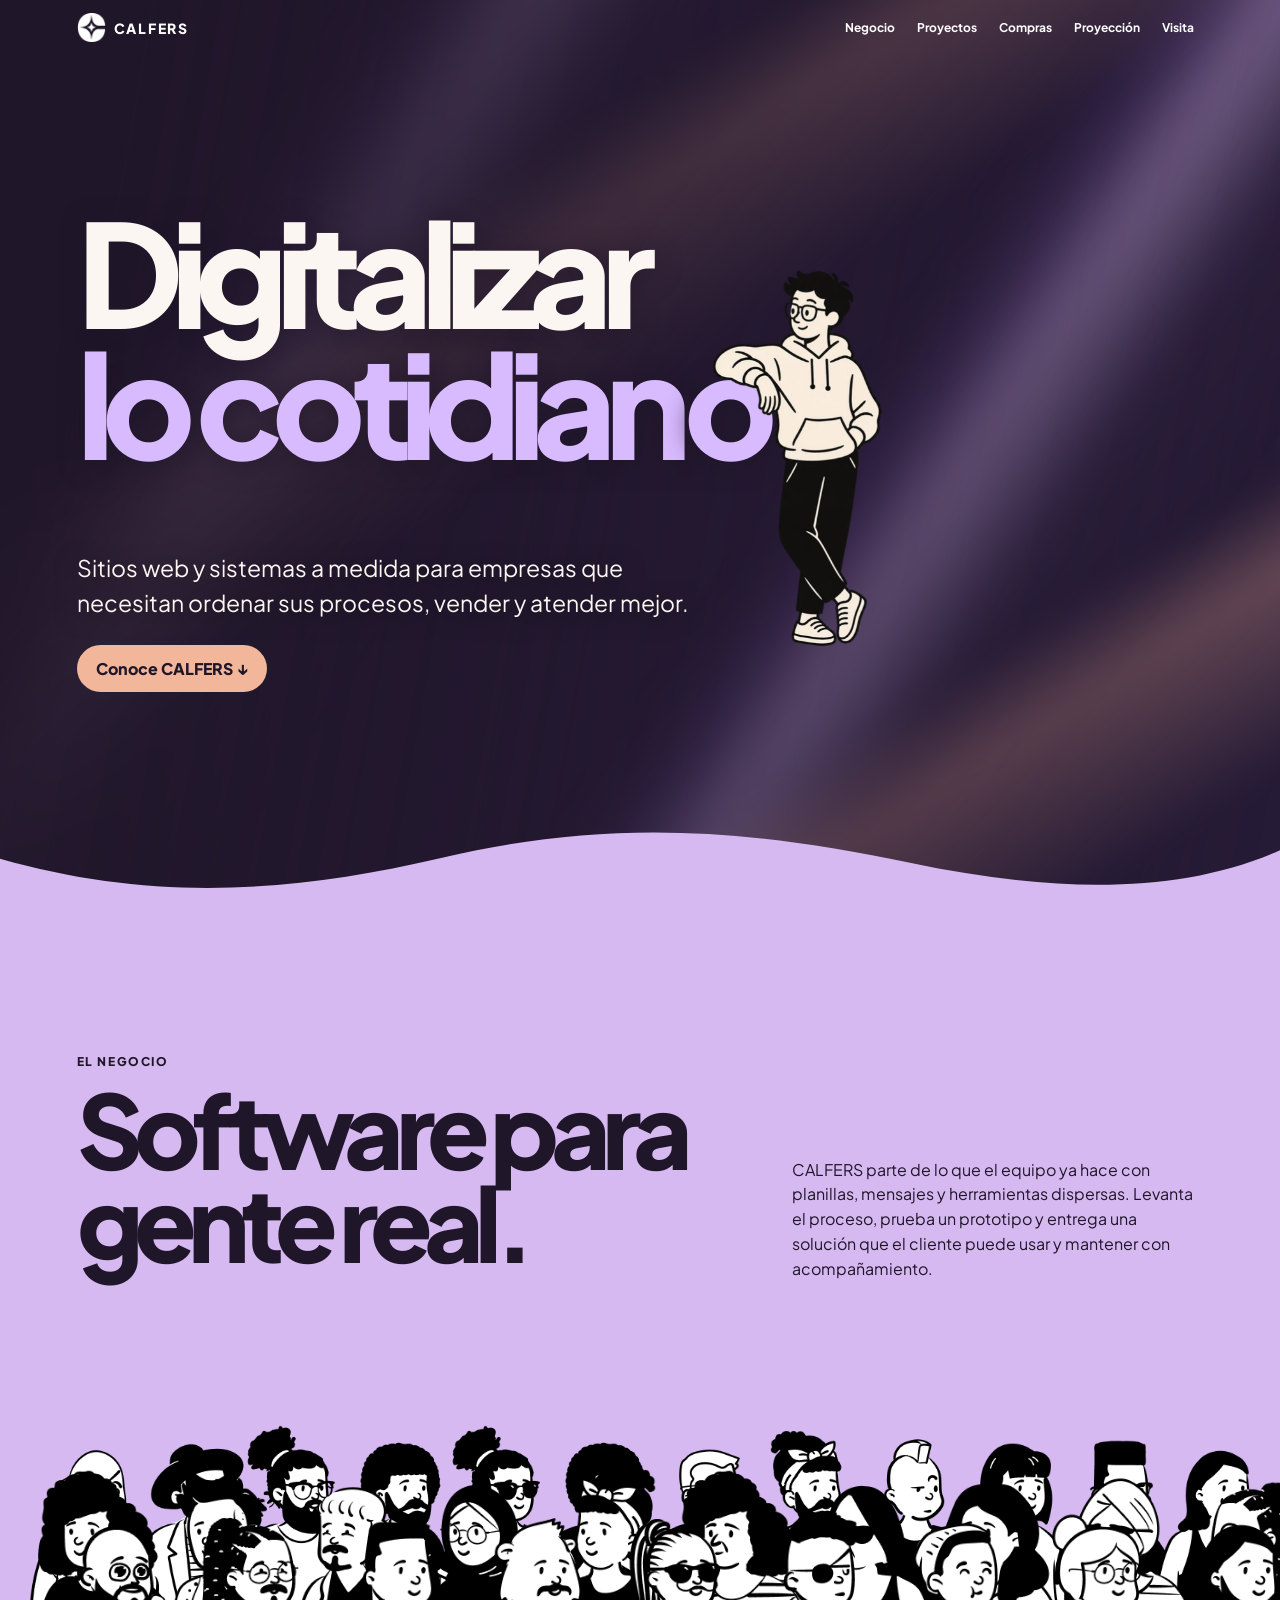
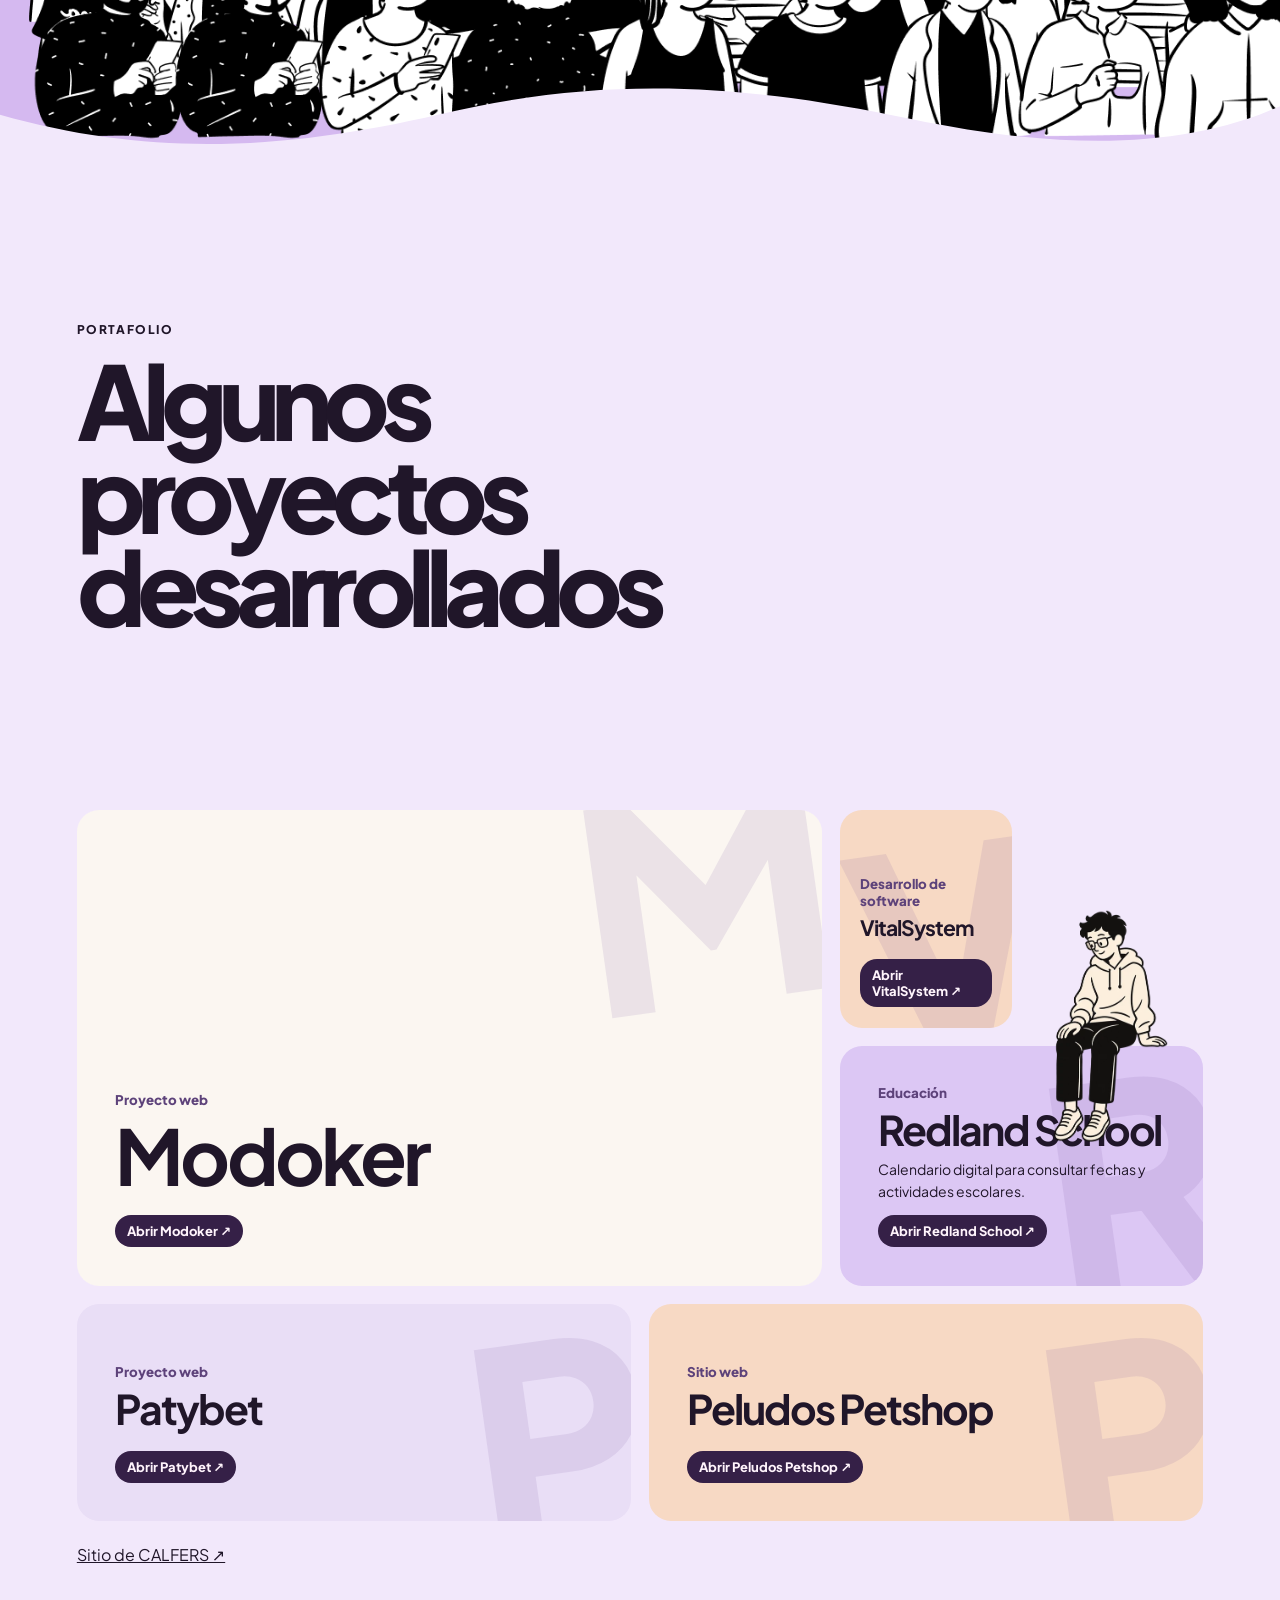
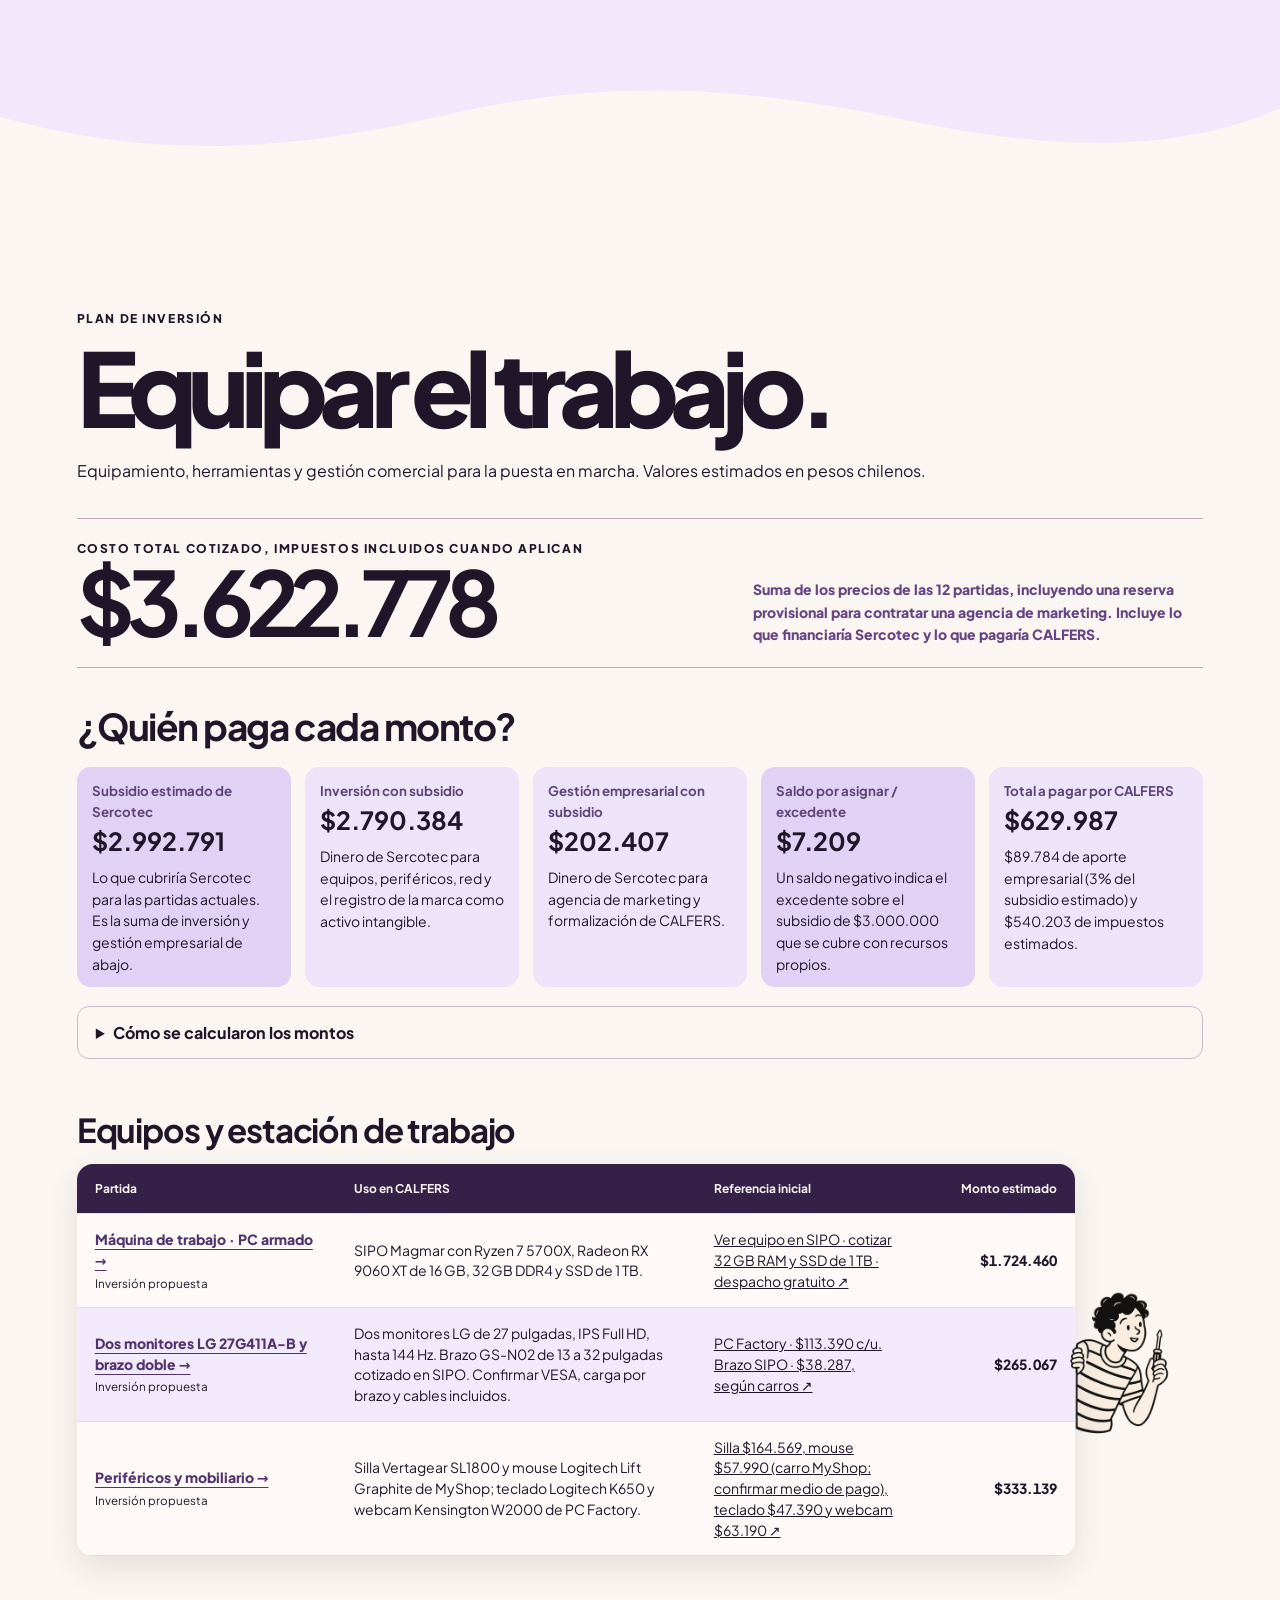
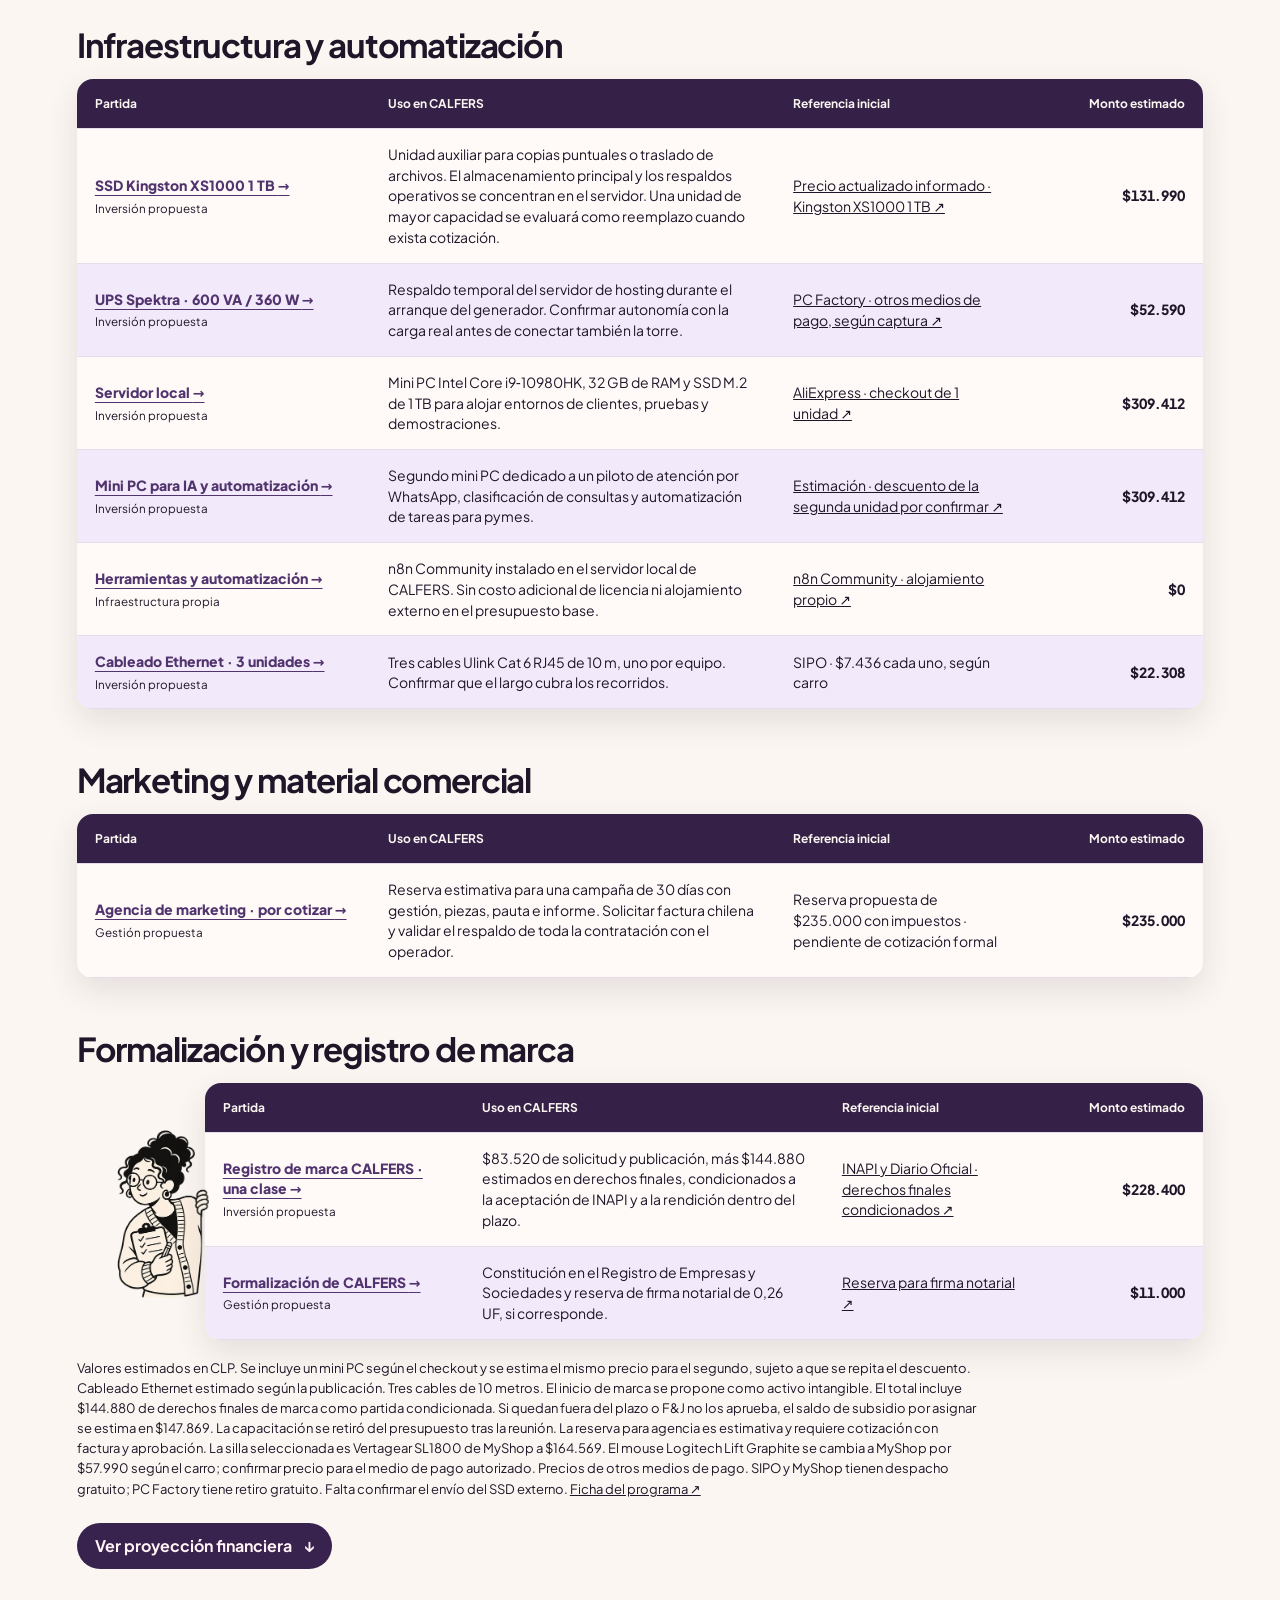
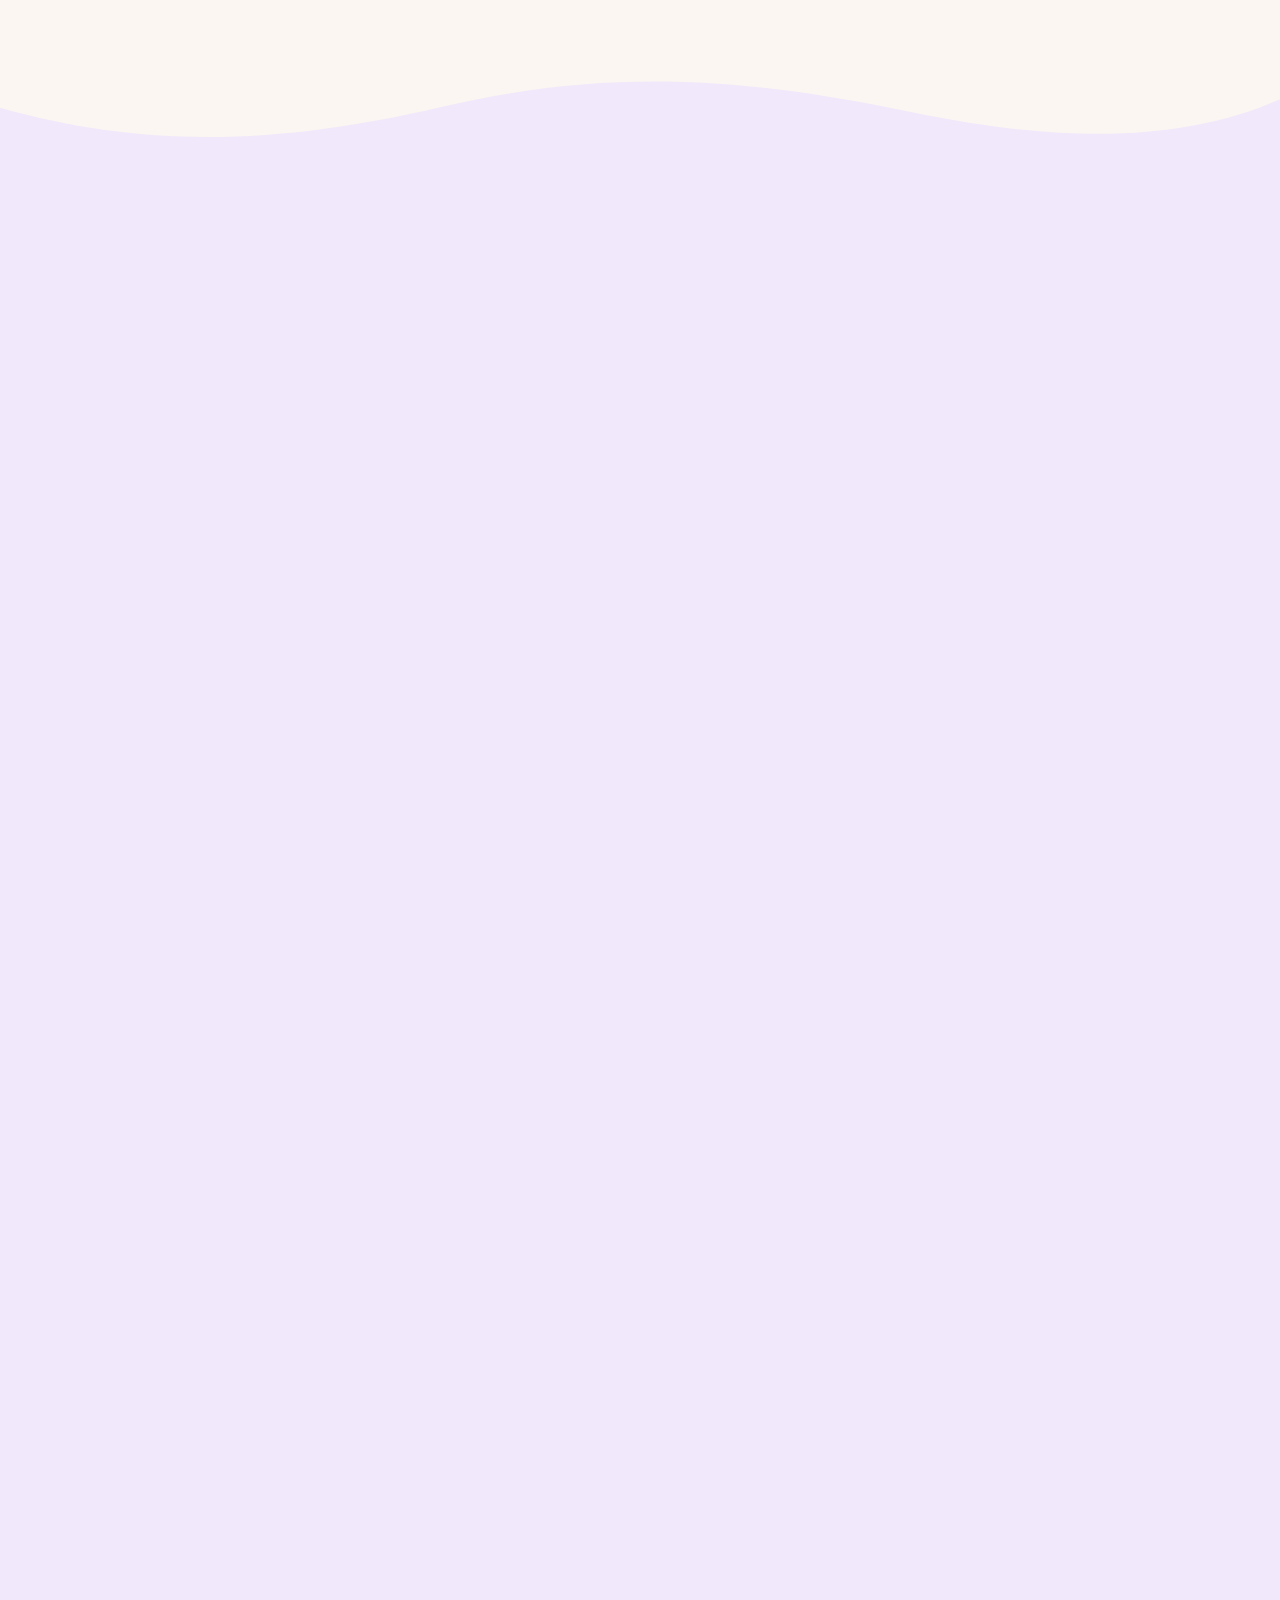
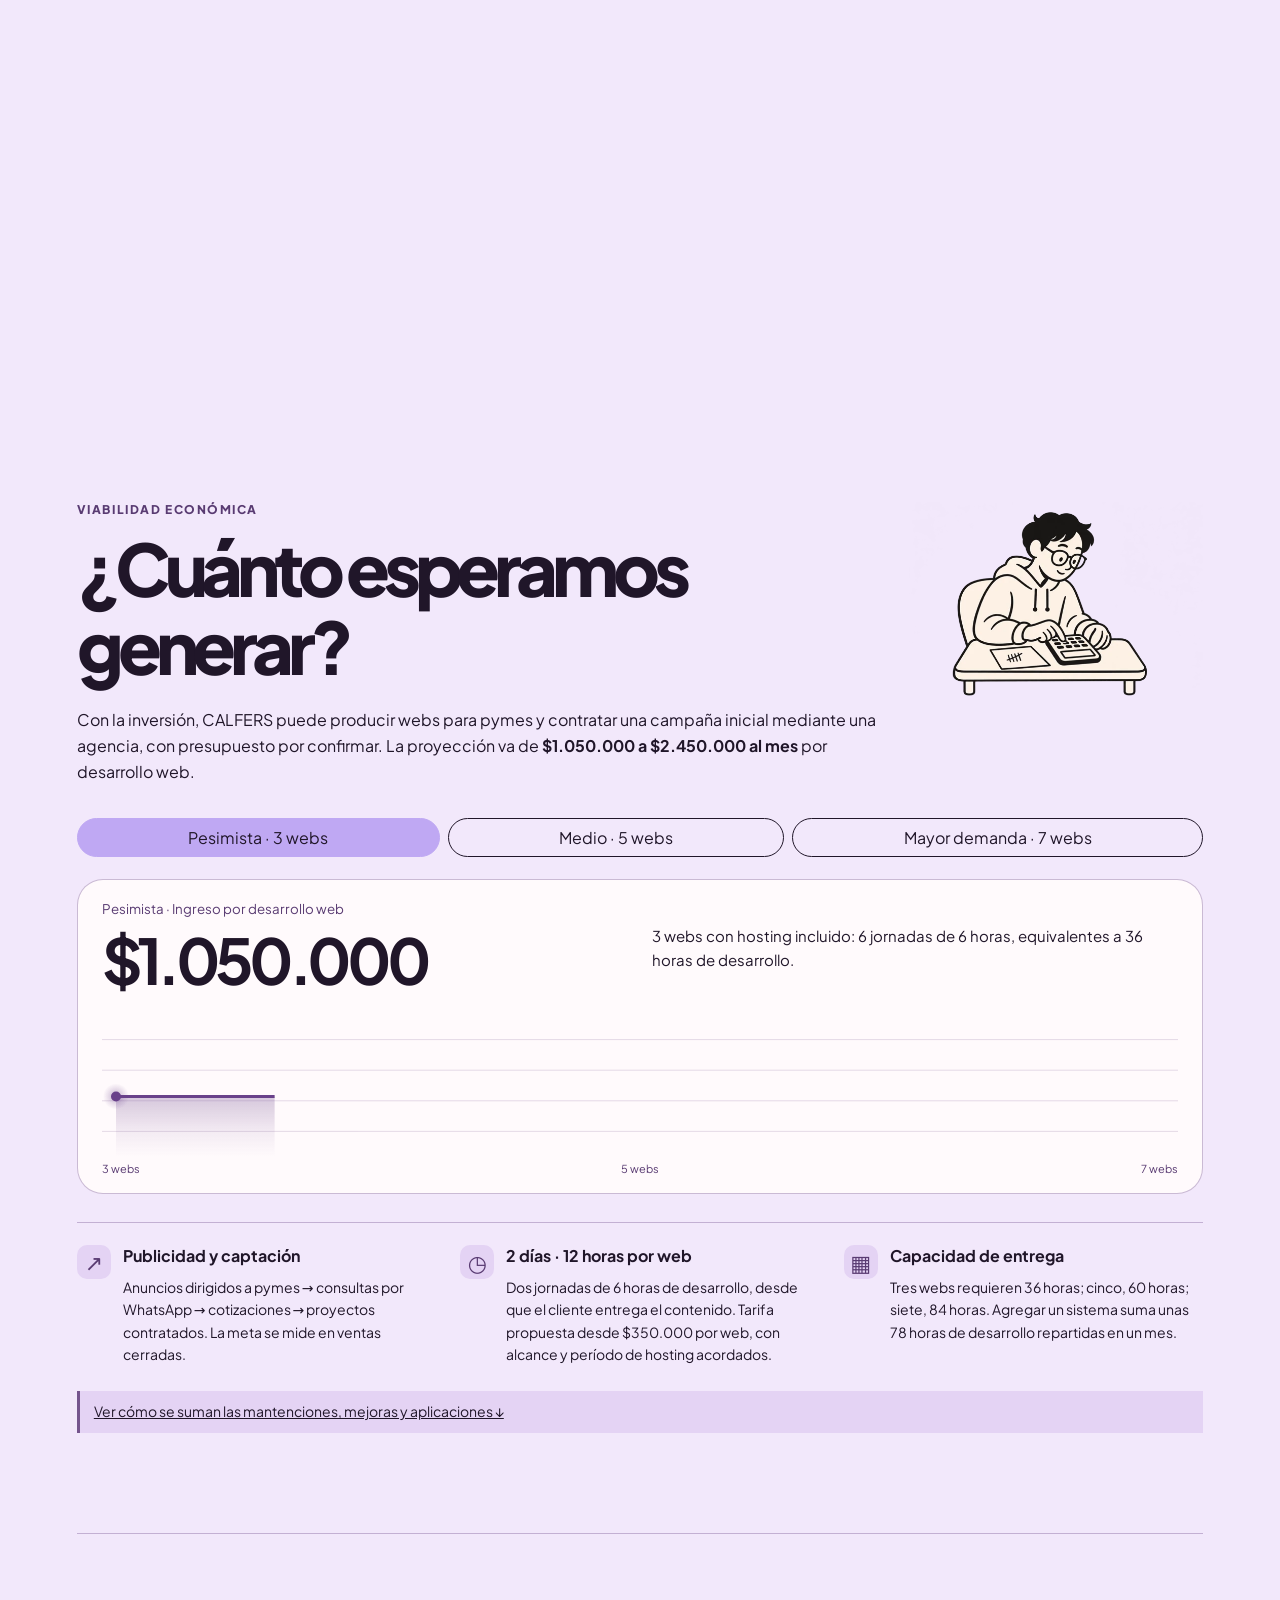
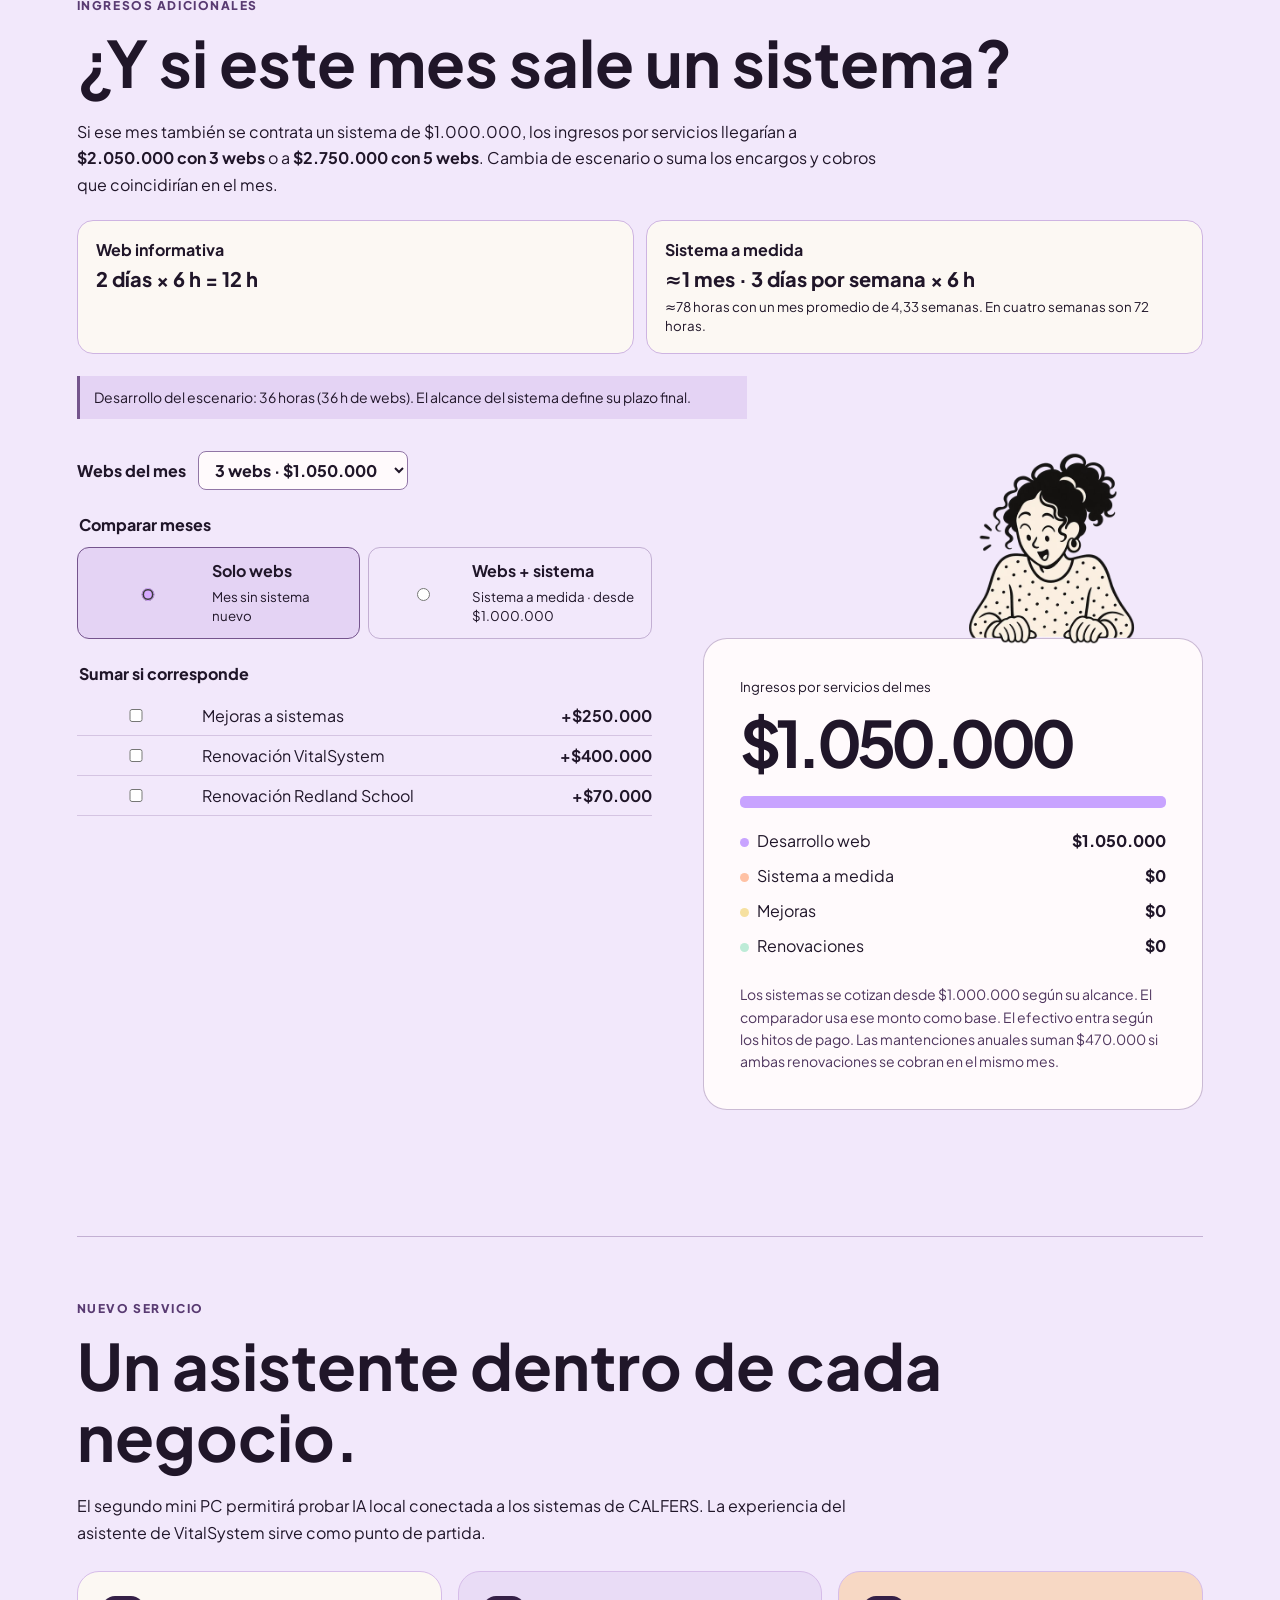
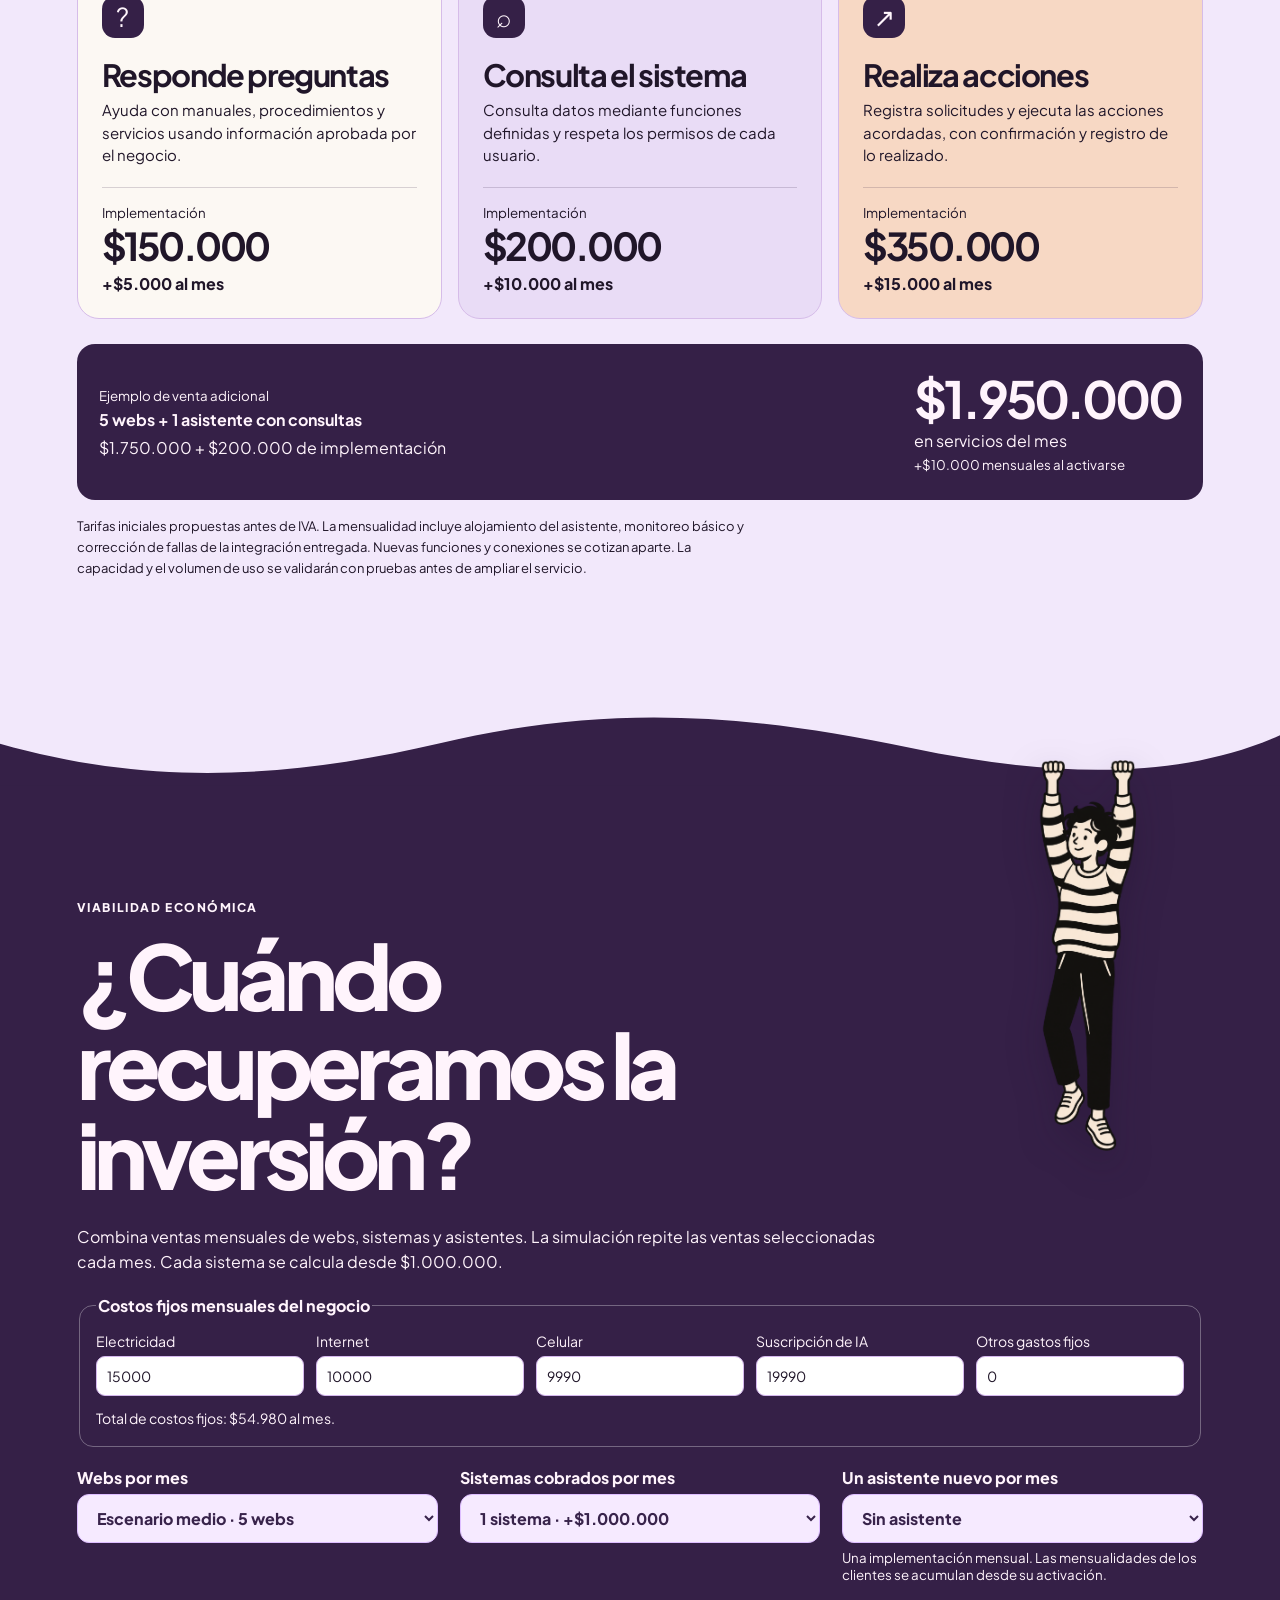
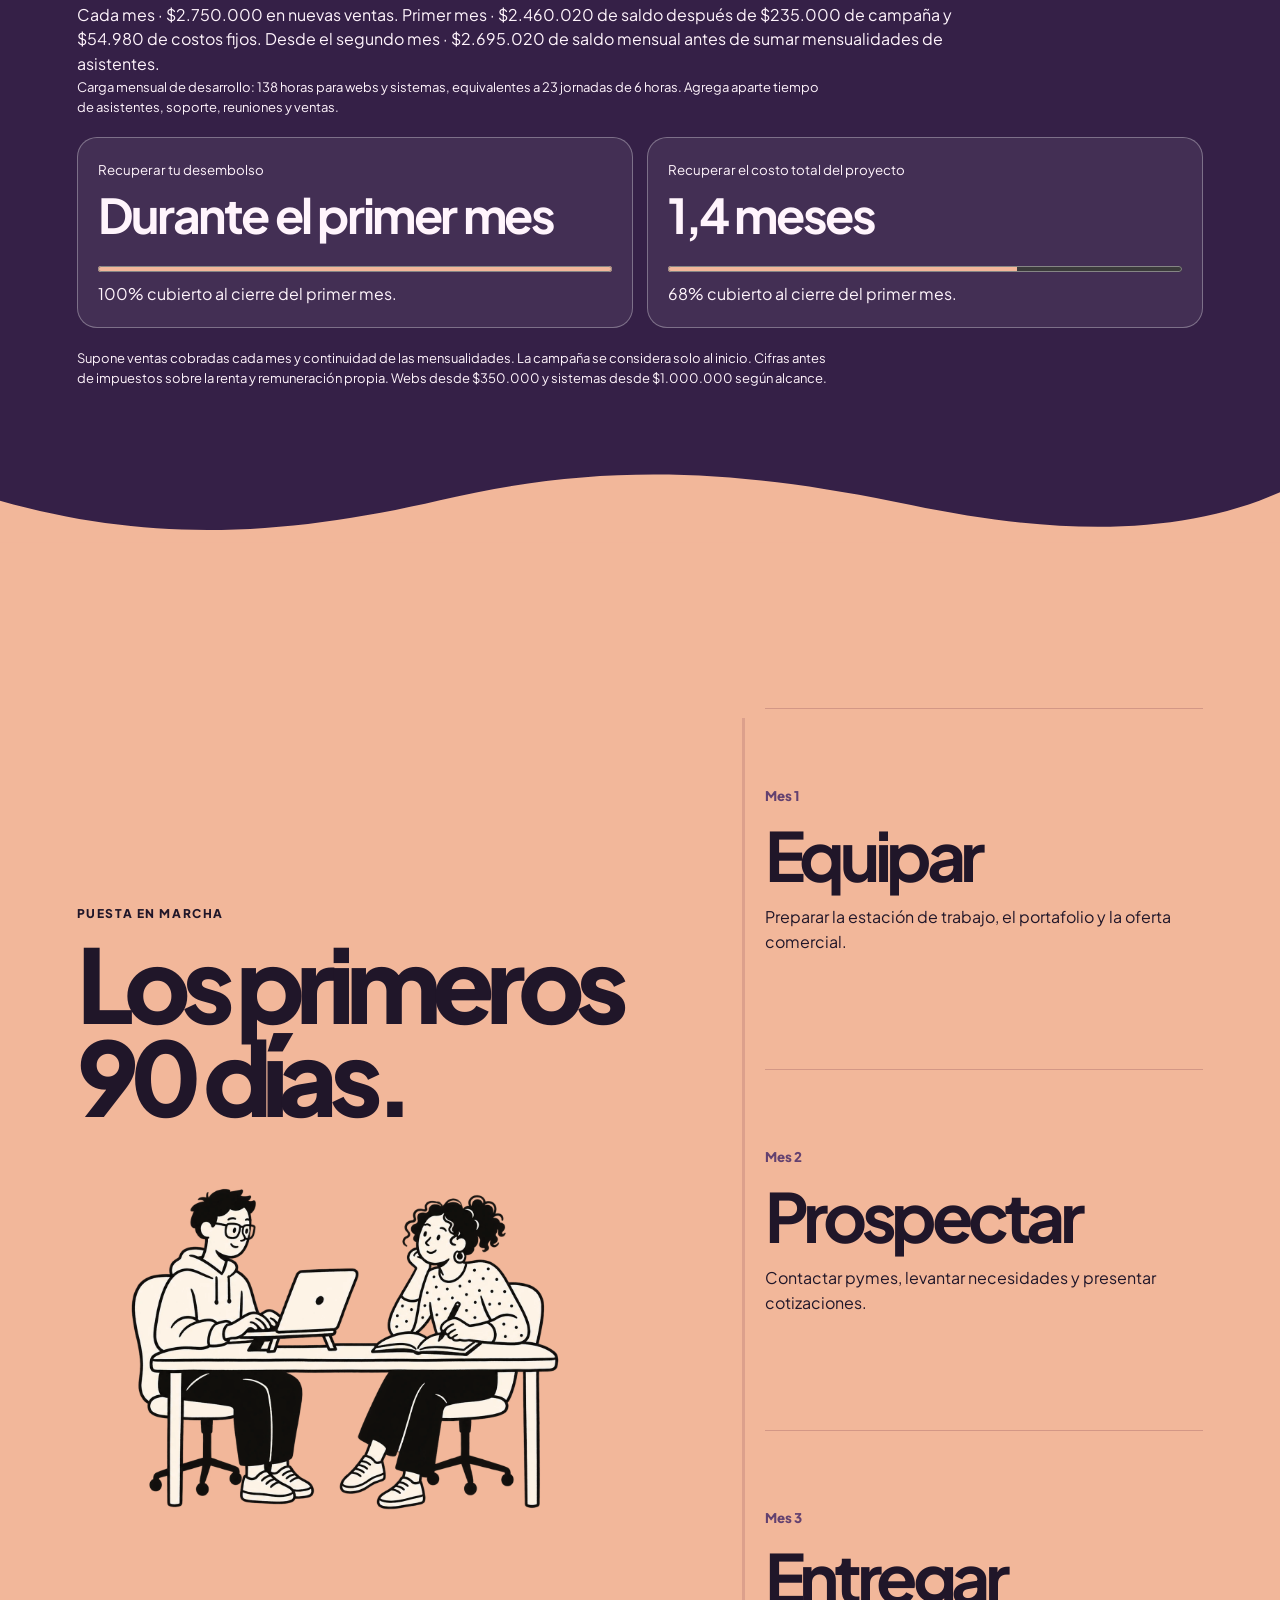
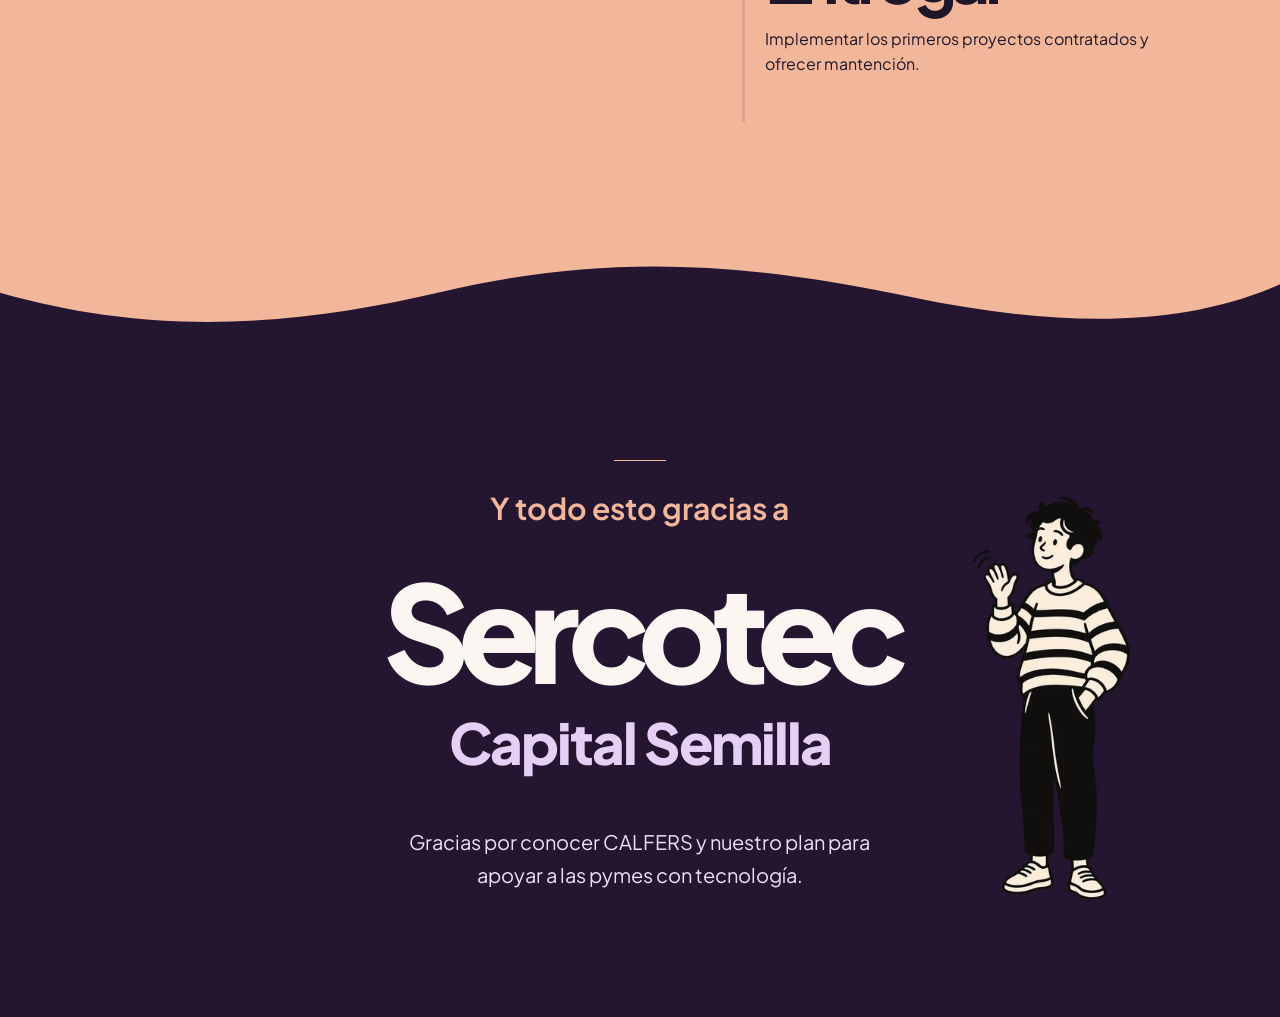
==== commit 9275521a: "Adaptar presentación y fichas a móviles y tabletas" ====
--- a/index.html
+++ b/index.html
@@ -41,7 +41,7 @@
 @media(prefers-reduced-motion:reduce){.detail-main{animation:none}}
 .purchase-portal b{animation:fly-to-center 1.08s cubic-bezier(.3,.1,.45,1) both;background:#241737;padding:.3em .55em;border-radius:.5em;font-size:clamp(18px,3vw,36px)}.purchase-portal .portal-dark{animation:center-open 1.08s ease-in both}.purchase-portal .halo{left:50%;top:50%;animation-delay:.26s}@keyframes fly-to-center{0%{transform:translate(-50%,-50%) scale(.8);opacity:0}40%{transform:translate(calc(-50% + var(--dx)),calc(-50% + var(--dy))) scale(1.4);opacity:1}57%{transform:translate(calc(-50% + var(--dx)),calc(-50% + var(--dy))) scale(1.6);opacity:1}100%{transform:translate(calc(-50% + var(--dx)),calc(-50% + var(--dy))) scale(42);opacity:0}}@keyframes center-open{0%,40%{clip-path:circle(0 at 50% 50%)}to{clip-path:circle(155vmax at 50% 50%)}}.budget-plan{display:grid;grid-template-columns:repeat(auto-fit,minmax(150px,1fr));gap:10px;margin:18px 0}.budget-plan div{background:#eee4fa;border-radius:14px;padding:12px 15px}.budget-plan strong{display:block;margin-top:4px;font-size:clamp(17px,2vw,25px)}.budget-plan small{font-weight:700;color:#5f4476}.viability-summary{display:grid;grid-template-columns:repeat(auto-fit,minmax(210px,1fr));gap:13px;margin:22px 0}.viability-summary article{padding:17px 19px;border:1px solid #c5a5e367;border-radius:16px;background:#3b2850}.viability-summary strong{display:block;margin:7px 0;font-size:clamp(22px,3vw,40px);letter-spacing:-.06em}.viability-summary p{font-size:13px;line-height:1.5;color:#f3e3ff}.finance .note{margin-top:16px}.chart-labels{padding-left:23%}</style>
 <div class="progress"></div>
-<header class="nav"><a class="brand" href="#inicio"><img src="[data-uri]" alt="">CALFERS</a><button class="logo-toggle" aria-label="Abrir navegación" aria-expanded="false">CF</button><nav class="links" aria-label="Navegación"><a href="#negocio">Negocio</a><a href="#proyectos">Proyectos</a><a href="#compras">Compras</a><a href="#proyeccion">Proyección</a><a href="#visita">Visita</a></nav></header>
+<header class="nav"><a class="brand" href="#inicio"><img src="[data-uri]" alt="">CALFERS</a><button class="logo-toggle" aria-controls="site-navigation" aria-label="Abrir navegación" aria-expanded="false">CF</button><nav class="links" id="site-navigation" aria-label="Navegación"><a href="#negocio">Negocio</a><a href="#proyectos">Proyectos</a><a href="#compras">Compras</a><a href="#proyeccion">Proyección</a><a href="#visita">Visita</a></nav></header>
 <main>
 <section class="hero" id="inicio"><div class="flow" aria-hidden="true"></div><div class="wrap"><h1>Digitalizar <span>lo cotidian<b class="hero-letter">o<img class="hero-character" src="assets/personaje-inicio.webp" alt="" decoding="async"></b></span></h1><p>Sitios web y sistemas a medida para empresas que necesitan ordenar sus procesos, vender y atender mejor.</p><a class="cta" href="#negocio">Conoce CALFERS ↓</a></div></section>
 <section class="intro" id="negocio"><div class="wrap enter"><div><div class="tag">El negocio</div><h2>Software para gente real.</h2></div><p>CALFERS parte de lo que el equipo ya hace con planillas, mensajes y herramientas dispersas. Levanta el proceso, prueba un prototipo y entrega una solución que el cliente puede usar y mantener con acompañamiento.</p></div><div class="crowd" aria-hidden="true"></div></section>
@@ -433,6 +433,7 @@
  </div>
 </section>
 </main>
+<link rel="stylesheet" href="assets/responsive.css?v=20261118">
 <script>
 const one=s=>document.querySelector(s);
 const all=s=>[...document.querySelectorAll(s)];
@@ -459,7 +460,7 @@
 function openMenu(open){menu.classList.toggle('open',open);toggle.setAttribute('aria-expanded',open);toggle.setAttribute('aria-label',open?'Cerrar navegación':'Abrir navegación')}
 toggle.innerHTML=one('.brand img').outerHTML;
 toggle.onclick=()=>{
- if(menu.classList.contains('open')){scrollTo({top:0,behavior:reduced?'auto':'smooth'});return}
+ if(menu.classList.contains('open')){openMenu(false);return}
  lastMenuScroll=scrollY;openMenu(true);
 };
 all('.links a').forEach(a=>a.onclick=()=>openMenu(false));
@@ -688,7 +689,7 @@
 let selectedScenario=0;
 const field=(id,value,label)=>'<input type="number" min="0" step="1" id="'+id+'" value="'+value+'" aria-label="'+label+'">';
 const partRoutes=["maquina-de-trabajo","monitor","ssd-externo","proteccion-electrica","servidor-local","mini-pc-ia","perifericos","herramientas-y-nube","cableado-ethernet","formalizacion","marketing","formalizacion","capacitacion"];
-const purchaseRows=purchases.map(([name,use,price,source,url],i)=>'<tr><td><a class="part-open" href="inversion/'+partRoutes[i]+'.html">'+name+' <span aria-hidden="true">→</span></a><small>'+(partRoutes[i]==='herramientas-y-nube'?'Infraestructura propia':i<10?'Inversión propuesta':'Gestión propuesta')+'</small></td><td>'+use+'</td><td>'+(url?'<a href="'+url+'" target="_blank" rel="noopener">'+source+' ↗</a>':source)+'</td><td>'+(price===null?'Fuera del total':field('purchase'+i,price,name))+'</td></tr>');
+const purchaseRows=purchases.map(([name,use,price,source,url],i)=>'<tr><td data-label="Partida"><a class="part-open" href="inversion/'+partRoutes[i]+'.html">'+name+' <span aria-hidden="true">→</span></a><small>'+(partRoutes[i]==='herramientas-y-nube'?'Infraestructura propia':i<10?'Inversión propuesta':'Gestión propuesta')+'</small></td><td data-label="Uso en CALFERS">'+use+'</td><td data-label="Referencia">'+(url?'<a href="'+url+'" target="_blank" rel="noopener">'+source+' ↗</a>':source)+'</td><td data-label="Monto estimado">'+(price===null?'Fuera del total':field('purchase'+i,price,name))+'</td></tr>');
 const purchaseGroups=[
  ['Equipos y estación de trabajo',[0,1,6],'equipos'],
  ['Infraestructura y automatización',[2,3,4,5,7,8]],
@@ -905,7 +906,14 @@
 one('.income-options').addEventListener('change',renderIncome);
 renderIncome();
 fields.forEach(input=>input.addEventListener('input',()=>{render();save()}));
-addEventListener('resize',()=>{paint();render()});
+function placePortfolioCharacter(){
+ const grid=one('.projects-grid'),card=grid.querySelector('[data-mark="R"]'),character=grid.querySelector('.vital-character');
+ if(innerWidth<=900){character.style.top=(card.offsetTop+16)+'px';character.style.bottom='auto'}
+ else{character.style.removeProperty('top');character.style.removeProperty('bottom')}
+}
+addEventListener('resize',()=>{paint();render();placePortfolioCharacter()});
+placePortfolioCharacter();
+document.fonts.ready.then(placePortfolioCharacter);
 
 const sectionWaves=[['inicio','#negocio'],['negocio','#proyectos'],['proyectos','#compras'],['compras','#proyeccion'],['proyeccion','#recuperacion'],['recuperacion','#visita'],['visita','.calfers-farewell']];
 sectionWaves.forEach(([id,target])=>{
--- a/assets/responsive.css
+++ b/assets/responsive.css
@@ -0,0 +1,192 @@
+/* Shared responsive layout for presentation and investment detail pages. */
+html { -webkit-text-size-adjust: 100%; }
+button, a, input, select, summary { -webkit-tap-highlight-color: transparent; }
+select, input, button { touch-action: manipulation; }
+@media (max-width: 900px) {
+  .wrap { width: min(100% - 40px, 760px); }
+  main, section, article, .wrap, .income-options, .income-preview { min-width: 0; }
+  section[id], .finance-details[id] { scroll-margin-top: 92px; }
+  .nav.nav, .nav.nav.float, .nav.nav.float:hover, .nav.nav.float:focus-within { top: 12px; width: calc(100% - 24px); height: auto; min-height: 56px; padding: 8px 12px; gap: 8px; border: 1px solid #ffffff24; border-radius: 20px; background: #271b34f5; backdrop-filter: blur(14px); display: grid; grid-template-columns: 1fr 44px; overflow: visible; }
+  .nav.nav .brand { display: flex; font-size: 13px; letter-spacing: .1em; gap: 9px; }
+  .nav.nav .brand img { width: 30px; height: 30px; }
+  .nav.nav .logo-toggle { display: grid; place-items: center; width: 44px; height: 44px; border-radius: 12px; background: #ffffff12; color: #fff4fc; }
+  .nav.nav .logo-toggle img { display: none; }
+  .nav.nav .logo-toggle::after { content: '☰'; font-size: 24px; line-height: 1; }
+  .nav.nav.open .logo-toggle::after { content: '×'; font-size: 32px; }
+  .nav.nav .links { display: none; }
+  .nav.nav.open .links { grid-column: 1 / -1; display: grid; grid-template-columns: repeat(2, minmax(0, 1fr)); width: 100%; gap: 6px; padding-top: 8px; border-top: 1px solid #ffffff24; }
+  .nav.nav .links a { display: flex; align-items: center; min-height: 44px; padding: 10px 12px; font-size: 14px; border-radius: 12px; background: #ffffff0b; }
+  .nav.nav .links a[aria-current] { background: #bfa8f3; color: #201629; }
+  .income-builder { grid-template-columns: 1fr; }
+  .timeline { grid-template-columns: 1fr; gap: 30px; }
+  .timeline-title { position: static; }
+  .part-intro, .detail-main .part-intro { grid-template-columns: 1fr; }
+  .detail-main .part-intro > div { min-width: 0; }
+}
+@media (max-width: 900px) {
+  body { font-size: 16px; }
+  p { line-height: 1.65; }
+  h1, h2, h3 { overflow-wrap: normal; }
+  h2 { font-size: clamp(36px, 10.8vw, 66px); letter-spacing: -.065em; line-height: 1.04; }
+  .tag { font-size: 11px; line-height: 1.5; letter-spacing: .1em; }
+  .hero { min-height: 100svh; padding: 130px 0 76px; }
+  .hero .wrap { padding-bottom: 24px; }
+  .hero h1 { max-width: none; font-size: clamp(38px, 11.4vw, 78px); line-height: 1.08; letter-spacing: -.07em; padding: 0 0 40px; }
+  .hero-letter { --lean-width: clamp(64px, 19vw, 130px); }
+  .hero p { max-width: 34ch; font-size: 17px; }
+  .cta { min-height: 48px; padding: 14px 19px; font-size: 15px; }
+  .intro, .projects, .invest, .finance, .close { padding-top: 72px; }
+  .intro .wrap { grid-template-columns: 1fr; gap: 20px; }
+  .intro h2 { max-width: 11ch; margin: 10px 0 0; }
+  .crowd { margin-top: 30px; height: 235px; }
+  .projects, .invest, .finance { padding-bottom: 84px; }
+  .projects h2 { max-width: 13ch; }
+  #proyectos .projects-grid { display: grid; grid-template-columns: repeat(2, minmax(0, 1fr)); grid-template-rows: none; grid-auto-rows: auto; gap: 12px; margin: 34px 0 22px; padding-top: 0; }
+  #proyectos .projects-grid article, #proyectos .projects-grid article:nth-child(2), #proyectos .projects-grid article:nth-child(3) { grid-column: span 1; grid-row: auto; min-height: 190px; padding: 20px; border-radius: 20px; }
+  #proyectos .projects-grid article:first-child { grid-column: 1 / -1; min-height: 230px; }
+  #proyectos .projects-grid article[data-mark="V"] { grid-column: 1 / -1; min-height: 180px; }
+  #proyectos .projects-grid article[data-mark="V"] h3 { font-size: 36px; }
+  #proyectos .projects-grid article[data-mark="R"] { grid-column: 1 / -1; padding-right: 115px; }
+  #proyectos .projects-grid h3, #proyectos .projects-grid article[data-mark="V"] h3 { font-size: clamp(25px, 6vw, 38px); line-height: 1.06; padding-right: 0; overflow-wrap: anywhere; }
+  #proyectos .projects-grid article:first-child h3 { font-size: clamp(44px, 12vw, 72px); }
+  #proyectos .projects-grid small { font-size: 12px; line-height: 1.4; }
+  #proyectos .projects-grid .vital-character { grid-column: auto; grid-row: auto; width: 90px; height: auto; right: 12px; top: auto; bottom: auto; transform: none; }
+  #proyectos .projects-grid .project-visit { font-size: 12px; padding: 11px 12px; min-height: 42px; max-width: 100%; line-height: 1.4; }
+  .investment-callout { align-items: flex-start; flex-direction: column; gap: 16px; margin-top: 28px; }
+  .investment-callout strong { display: block; font-size: clamp(38px, 11.5vw, 76px); margin-top: 9px; letter-spacing: -.07em; }
+  .investment-callout .summary { font-size: 14px; }
+  .budget-breakdown { margin: 30px 0 38px; }
+  .budget-breakdown .budget-plan { grid-template-columns: repeat(2, minmax(0, 1fr)); gap: 10px; }
+  .budget-breakdown .budget-plan > div { padding: 16px; min-width: 0; }
+  .budget-breakdown .budget-plan > div:first-child, .budget-breakdown .budget-plan > div:last-child { grid-column: 1 / -1; }
+  .budget-plan strong { font-size: clamp(22px, 5.8vw, 34px); letter-spacing: -.045em; }
+  .budget-breakdown .budget-plan p { font-size: 13px; }
+  .budget-method { padding: 16px; }
+  .budget-method summary { min-height: 30px; line-height: 1.5; }
+  .budget-method p { font-size: 14px; }
+  .purchase-group, .purchase-group-equipos, .purchase-group-formalizacion { display: block; position: relative; margin-top: 32px; }
+  .purchase-group h3 { max-width: none; padding-right: 0; font-size: 25px; }
+  .purchase-character { display: none; }
+  .purchase-group .table { overflow: visible; border: 0; border-radius: 0; box-shadow: none; background: transparent; margin-top: 16px; }
+  .purchase-group table { display: block; min-width: 0; width: 100%; background: transparent; }
+  .purchase-group thead { position: absolute; width: 1px; height: 1px; padding: 0; overflow: hidden; clip-path: inset(50%); white-space: nowrap; }
+  .purchase-group tbody { display: grid; gap: 14px; }
+  .purchase-group tbody tr, .invest .purchase-group tbody tr:nth-child(even) { display: flex; flex-direction: column; min-width: 0; border: 1px solid #dfd0e8; border-radius: 18px; background: #fffaf8; padding: 18px; box-shadow: 0 5px 15px #35204707; }
+  .invest .purchase-group td, .invest .purchase-group td:first-child, .invest .purchase-group td:last-child { display: block; width: 100%; min-width: 0; padding: 12px 0 0; border: 0; text-align: left; overflow-wrap: break-word; font-size: 14px; }
+  .purchase-group td::before { content: attr(data-label); display: block; margin-bottom: 5px; font-size: 10px; line-height: 1.4; font-weight: 800; text-transform: uppercase; letter-spacing: .09em; color: #78588a; }
+  .invest .purchase-group td:first-child { padding: 0 0 14px; border-bottom: 1px solid #e8ddeb; }
+  .purchase-group td:first-child::before { display: none; }
+  .part-open { font-size: 19px; line-height: 1.3; text-decoration: none; }
+  .purchase-group td:first-child small { font-size: 11px; color: #78588a; }
+  .invest .purchase-group td:last-child { margin-top: 12px; padding-top: 12px; border-top: 1px solid #e8ddeb; display: flex; align-items: center; justify-content: space-between; gap: 12px; }
+  .purchase-group td:last-child::before { margin: 0; }
+  .table-value { font-size: 23px; letter-spacing: -.05em; }
+  .invest > .wrap > .note { font-size: 13px; line-height: 1.7; margin-top: 22px; }
+  .finance-transition.is-enabled { height: 115svh; }
+  .finance-transition-copy { padding: 22px; }
+  .finance-transition-copy .tag { max-width: 26ch; }
+  .finance-transition-copy p { font-size: 16px; max-width: 28ch; }
+  .finance-overview { position: relative; padding-top: 0; }
+  .finance-character { float: none; width: 135px; margin: 0 0 20px auto; }
+  .finance-panel .enter h2 { font-size: clamp(36px, 10.2vw, 64px); margin: 12px 0 20px; }
+  .finance-panel .scenario { display: grid; grid-template-columns: 1fr; gap: 8px; margin: 24px 0 18px; }
+  .scenario button { min-height: 48px; border-radius: 14px; text-align: left; padding: 12px 16px; font-size: 14px; }
+  .finance-panel .scenario button { text-align: left; }
+  .finance-chart-heading, .finance-revenue-streams { grid-template-columns: 1fr; gap: 16px; }
+  .finance-chart .chart { padding: 20px 16px 12px; border-radius: 20px; }
+  .finance-chart .chart strong { font-size: clamp(36px, 10vw, 58px); }
+  .finance-chart #financeNote { font-size: 14px; }
+  .finance-chart canvas { height: 145px; }
+  .finance-chart .chart-labels { font-size: 12px; }
+  .finance-revenue-streams { gap: 14px; margin-top: 20px; }
+  .finance-revenue-streams > div { padding-top: 18px; }
+  .finance-revenue-streams p { font-size: 14px; }
+  .finance-details { margin-top: 44px; padding-top: 32px; }
+  .finance-details h3 { font-size: clamp(31px, 8.8vw, 48px); }
+  .delivery-plan { grid-template-columns: 1fr; }
+  .delivery-plan span { font-size: 18px; }
+  .income-builder { gap: 20px; margin-top: 24px; }
+  .income-web-count { display: grid; gap: 8px; }
+  .income-web-count select { width: 100%; min-width: 0; font-size: 16px; min-height: 48px; }
+  .income-months { grid-template-columns: 1fr; }
+  .income-months label { padding: 14px; min-height: 68px; }
+  .income-options input[type="radio"], .income-options input[type="checkbox"] { width: 20px; height: 20px; flex: 0 0 20px; margin: 0; }
+  .income-additions label { display: grid; grid-template-columns: 20px 1fr auto; gap: 9px; font-size: 14px; padding: 14px 0; }
+  .income-additions strong { font-size: 13px; white-space: nowrap; }
+  .income-character { width: 120px; margin: 0 20px -6px auto; }
+  .income-result { padding: 20px 16px; border-radius: 20px; }
+  .income-result > strong { font-size: clamp(36px, 10vw, 62px); }
+  .income-breakdown { font-size: 14px; }
+  .income-breakdown > div { gap: 8px; }
+  .income-breakdown dd { white-space: nowrap; }
+  .income-breakdown dt::before { margin-right: 5px; }
+  .ai-plans { grid-template-columns: 1fr; gap: 12px; }
+  .ai-plans article { padding: 22px; }
+  .ai-plans h4 { font-size: 29px; }
+  .ai-prices strong { font-size: 38px; }
+  .ai-example { padding: 22px; align-items: flex-start; flex-direction: column; gap: 16px; }
+  .ai-example > div:last-child > strong { font-size: clamp(34px, 10vw, 52px); }
+  .capital-recovery { padding: 195px 0 86px; }
+  .recovery-character { left: auto; right: 24px; top: -8px; height: 190px; transform: none; }
+  .recovery-header { padding-right: 0; min-height: 0; }
+  .capital-recovery h2 { font-size: clamp(36px, 10vw, 65px); line-height: 1.07; }
+  .fixed-costs { min-width: 0; margin: 26px 0; padding: 16px; }
+  .fixed-costs legend { max-width: 100%; font-size: 15px; line-height: 1.5; padding: 0 5px; }
+  .fixed-costs > div { grid-template-columns: repeat(2, minmax(0, 1fr)); gap: 16px 10px; }
+  .fixed-costs label { font-size: 13px; align-content: start; }
+  .fixed-costs label:last-child { grid-column: 1 / -1; }
+  .fixed-costs input { font-size: 16px; min-height: 48px; }
+  .recovery-controls, .recovery-results { grid-template-columns: 1fr; gap: 18px; }
+  .recovery-controls label { font-size: 14px; gap: 9px; }
+  .recovery-controls select { appearance: auto; font-size: 16px; min-height: 50px; padding: 12px; border-radius: 12px; text-overflow: ellipsis; }
+  .recovery-controls select::picker(select) { appearance: auto; }
+  .recovery-controls small { font-size: 13px; line-height: 1.5; }
+  .recovery-results article { padding: 22px; }
+  .recovery-results strong { font-size: 38px; }
+  .capital-recovery > .wrap > p { font-size: 14px; line-height: 1.65; }
+  .close { padding-bottom: 75px; }
+  .timeline-title h2 { max-width: 10ch; }
+  .timeline-illustration { max-width: 380px; width: 100%; transform: none; }
+  .phases { gap: 10px; padding-left: 20px; }
+  .phase { min-height: 0; padding: 26px 0; }
+  .phase h3 { font-size: 44px; letter-spacing: -.06em; }
+  .calfers-farewell { padding: 68px 0 50px; min-height: 0; }
+  .calfers-farewell h2 { font-size: clamp(52px, 15vw, 88px); }
+  .farewell-character { width: 175px; margin: 28px auto 0; }
+  .detail-nav { align-items: flex-start; gap: 12px; padding: 16px 0; }
+  .detail-back { font-size: 12px; line-height: 1.4; min-height: 44px; max-width: 78%; }
+  .detail-nav a:last-child { font-size: 11px; padding-top: 14px; }
+  .detail-main { padding: 34px 0 42px; }
+  .detail-kicker { font-size: 10px; margin-bottom: 24px; }
+  .detail-main .part-intro { grid-template-columns: 1fr; gap: 22px; }
+  .detail-main h1 { font-size: clamp(38px, 11.5vw, 70px); max-width: 100%; line-height: 1.03; letter-spacing: -.065em; overflow-wrap: normal; margin: 14px 0 20px; }
+  .detail-main .part-intro strong { font-size: 25px; line-height: 1.3; }
+  .detail-main .part-intro p { font-size: 16px; }
+  .detail-main .part-intro .note { font-size: 13px; }
+  .detail-main .part-intro a { min-height: 44px; padding: 11px 14px; line-height: 1.5; max-width: 100%; overflow-wrap: anywhere; }
+  .detail-main .illustration { min-height: 270px; width: 100%; margin: 8px 0 0; }
+  .illustration .detail-drawing { max-width: 85%; max-height: 250px; }
+  .detail-main .parts-art { max-width: 100%; }
+  .detail-specs { margin-top: 38px; }
+  .detail-specs h2 { font-size: 34px; line-height: 1.1; }
+  .component-grid, .part-specs { grid-template-columns: 1fr; gap: 14px; }
+  .component-card { min-width: 0; padding: 22px; }
+  .component-card h3 { font-size: 27px; line-height: 1.15; }
+  .component-card p { font-size: 15px; }
+  .component-card a { overflow-wrap: anywhere; }
+  .detail-end { display: grid; gap: 12px; margin-top: 32px; }
+  .detail-end a { display: flex; align-items: center; min-height: 46px; font-size: 14px; }
+}
+@media (max-width: 370px) {
+  .wrap { width: calc(100% - 32px); }
+  .budget-breakdown .budget-plan { grid-template-columns: 1fr; }
+  #proyectos .projects-grid { grid-template-columns: 1fr; }
+  #proyectos .projects-grid article { grid-column: 1 / -1; }
+  #proyectos .projects-grid article[data-mark="V"] h3 { font-size: 34px; }
+  .income-additions label { grid-template-columns: 20px 1fr; }
+  .income-additions strong { grid-column: 2; margin-left: 0; }
+  .fixed-costs > div { grid-template-columns: 1fr; }
+}
+@media (prefers-reduced-motion: reduce) {
+  .hero-character, .recovery-character, .vital-character { transition: none; }
+}
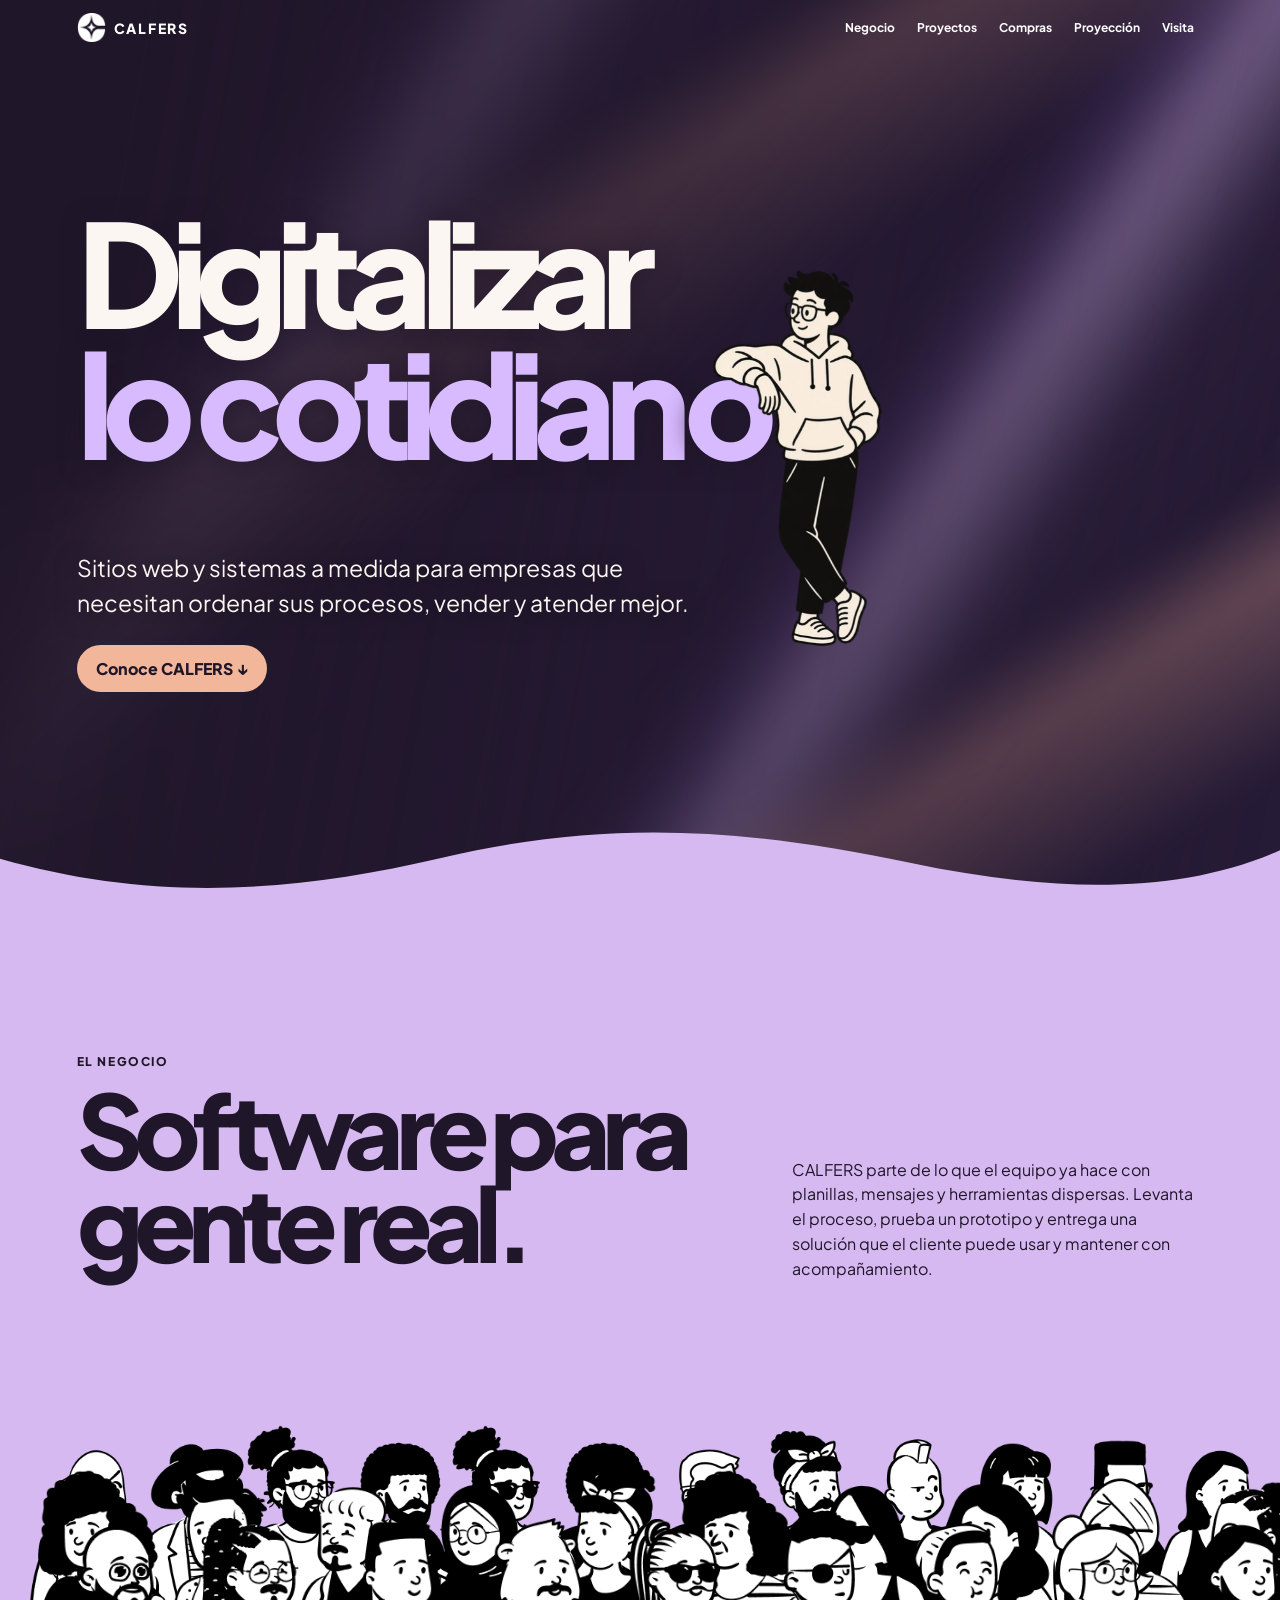
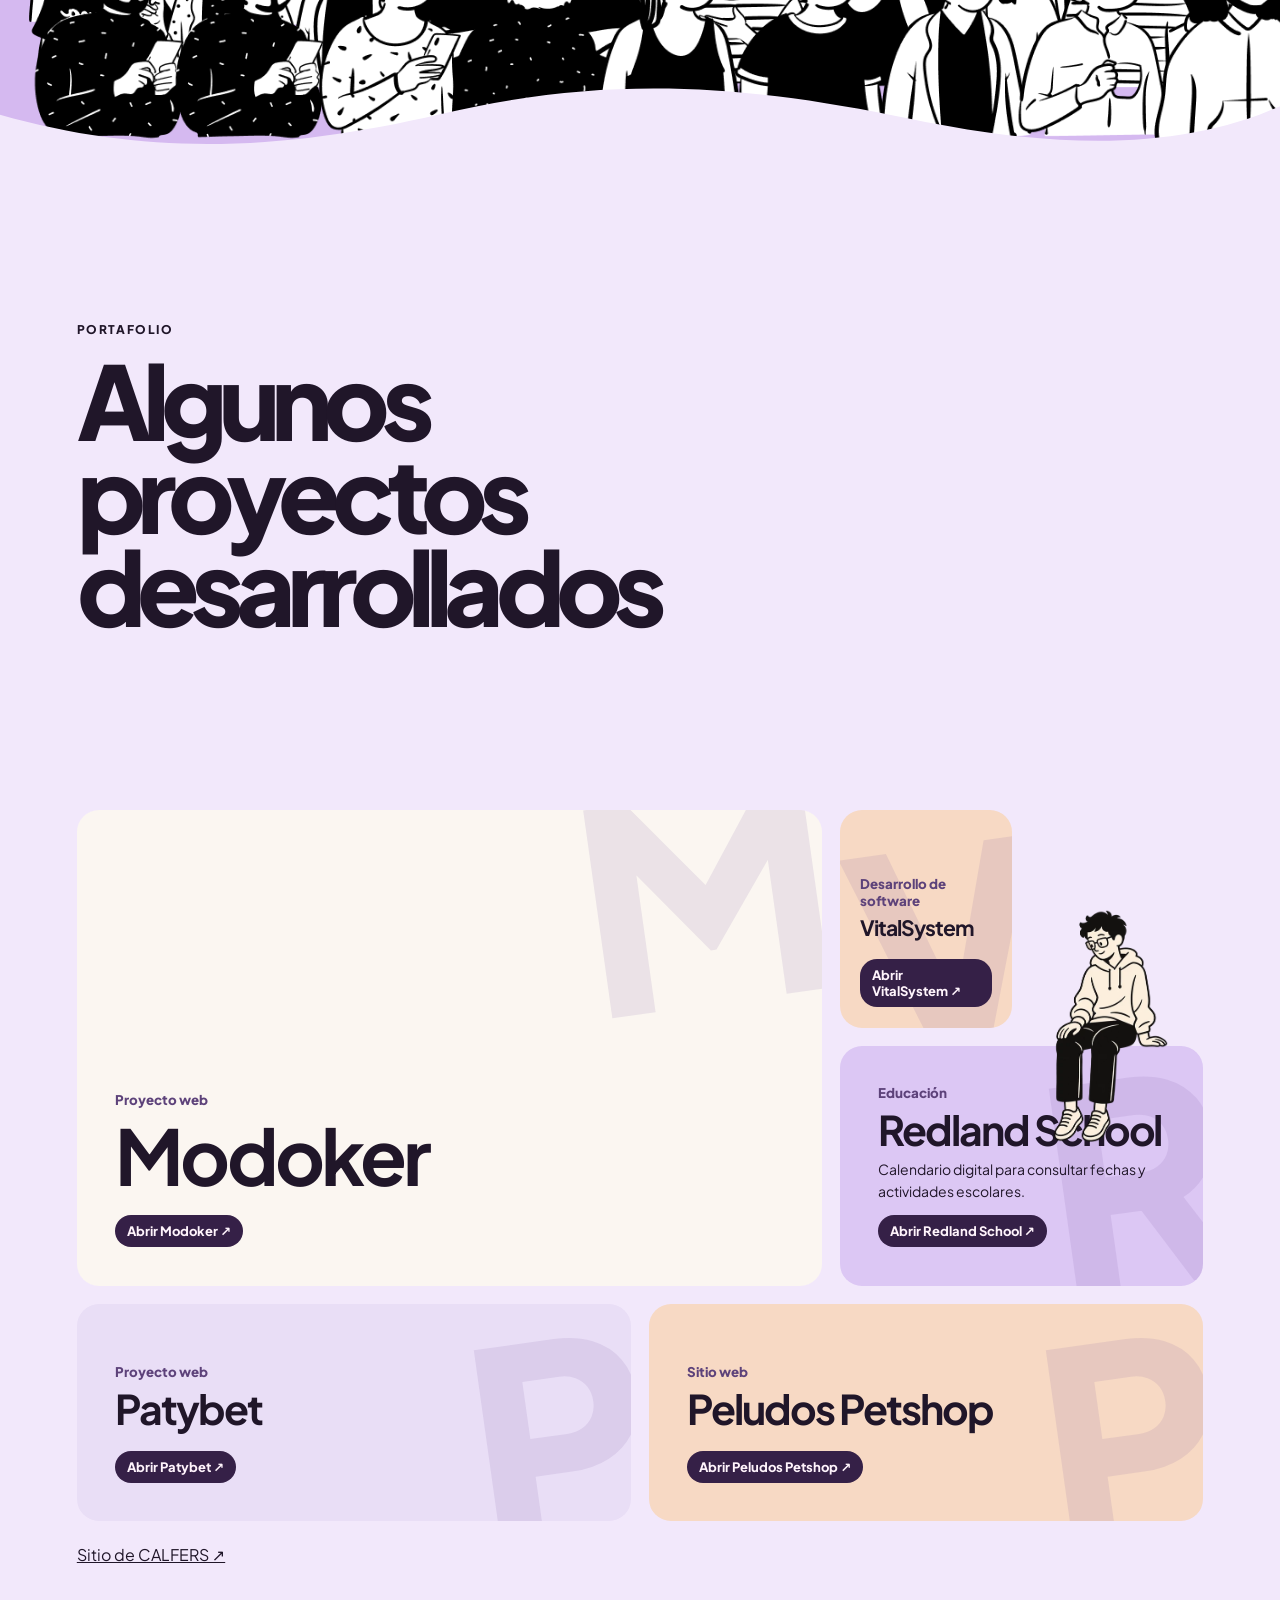
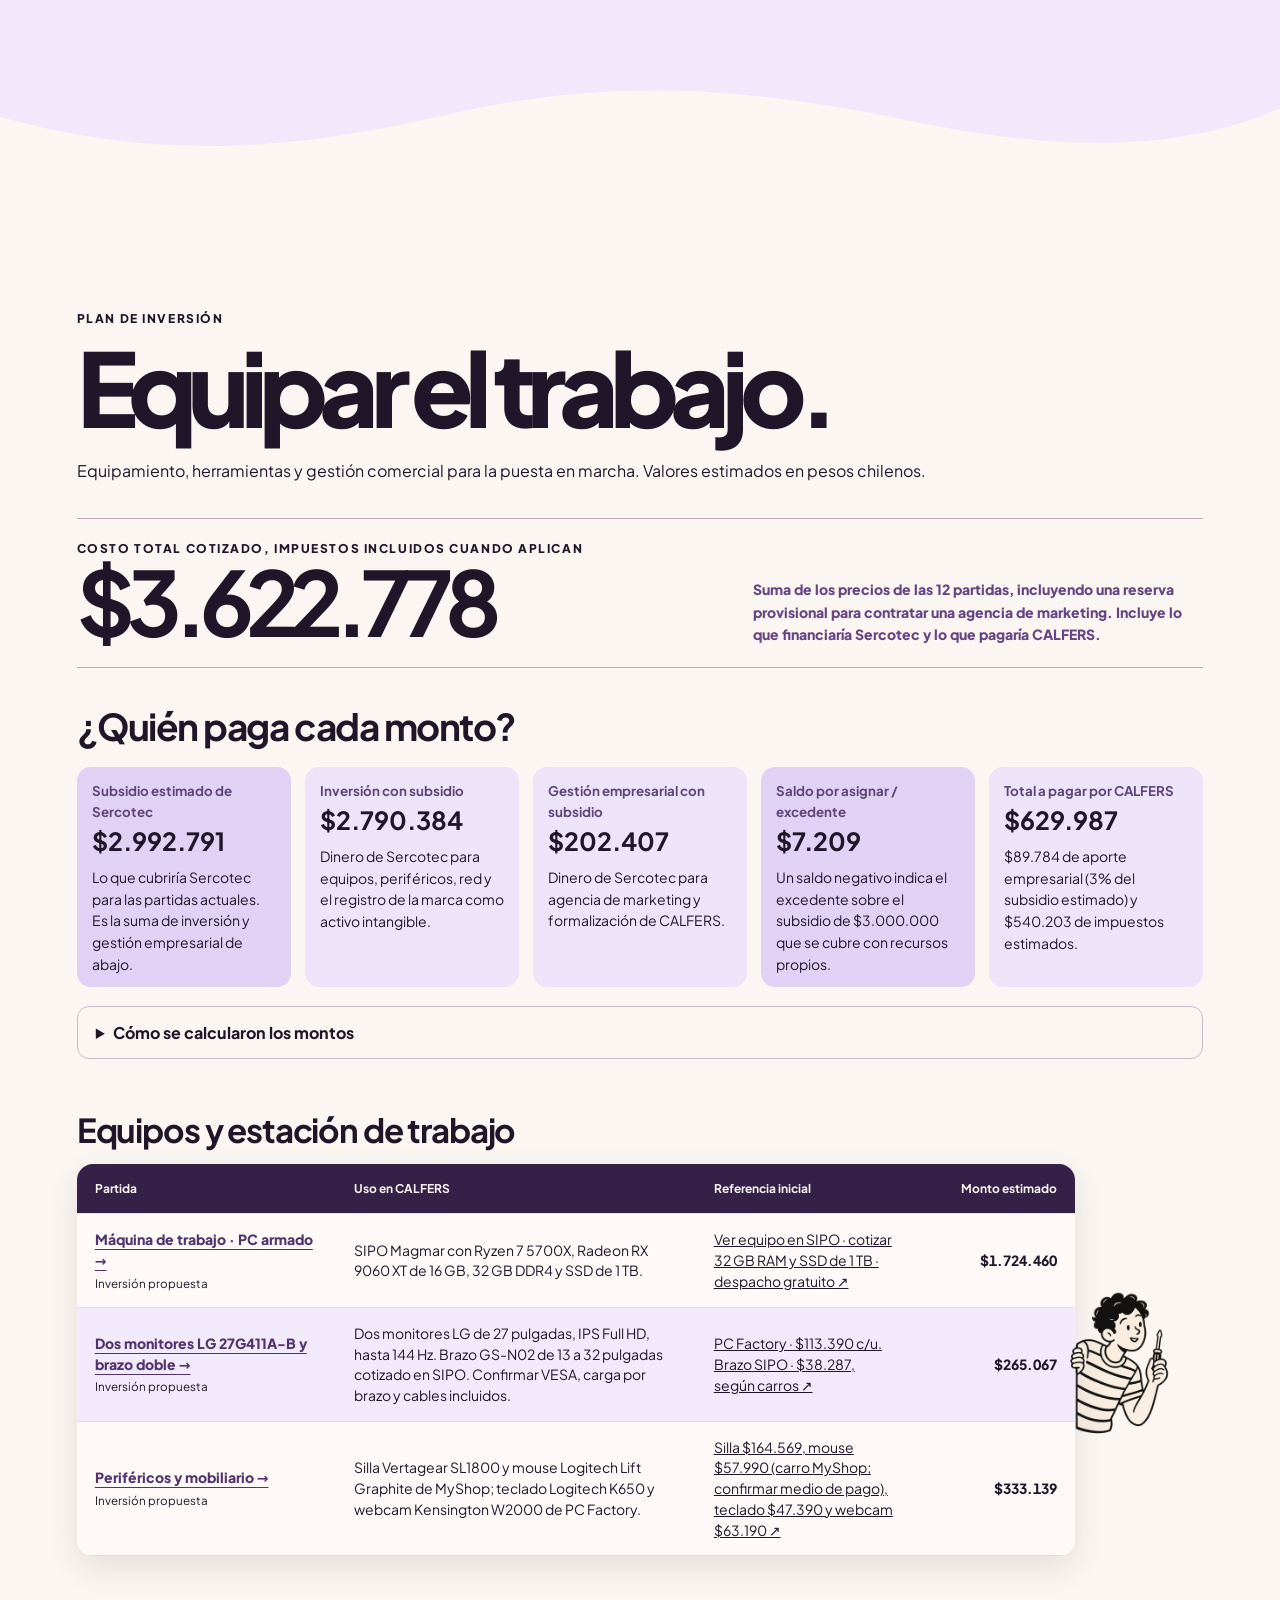
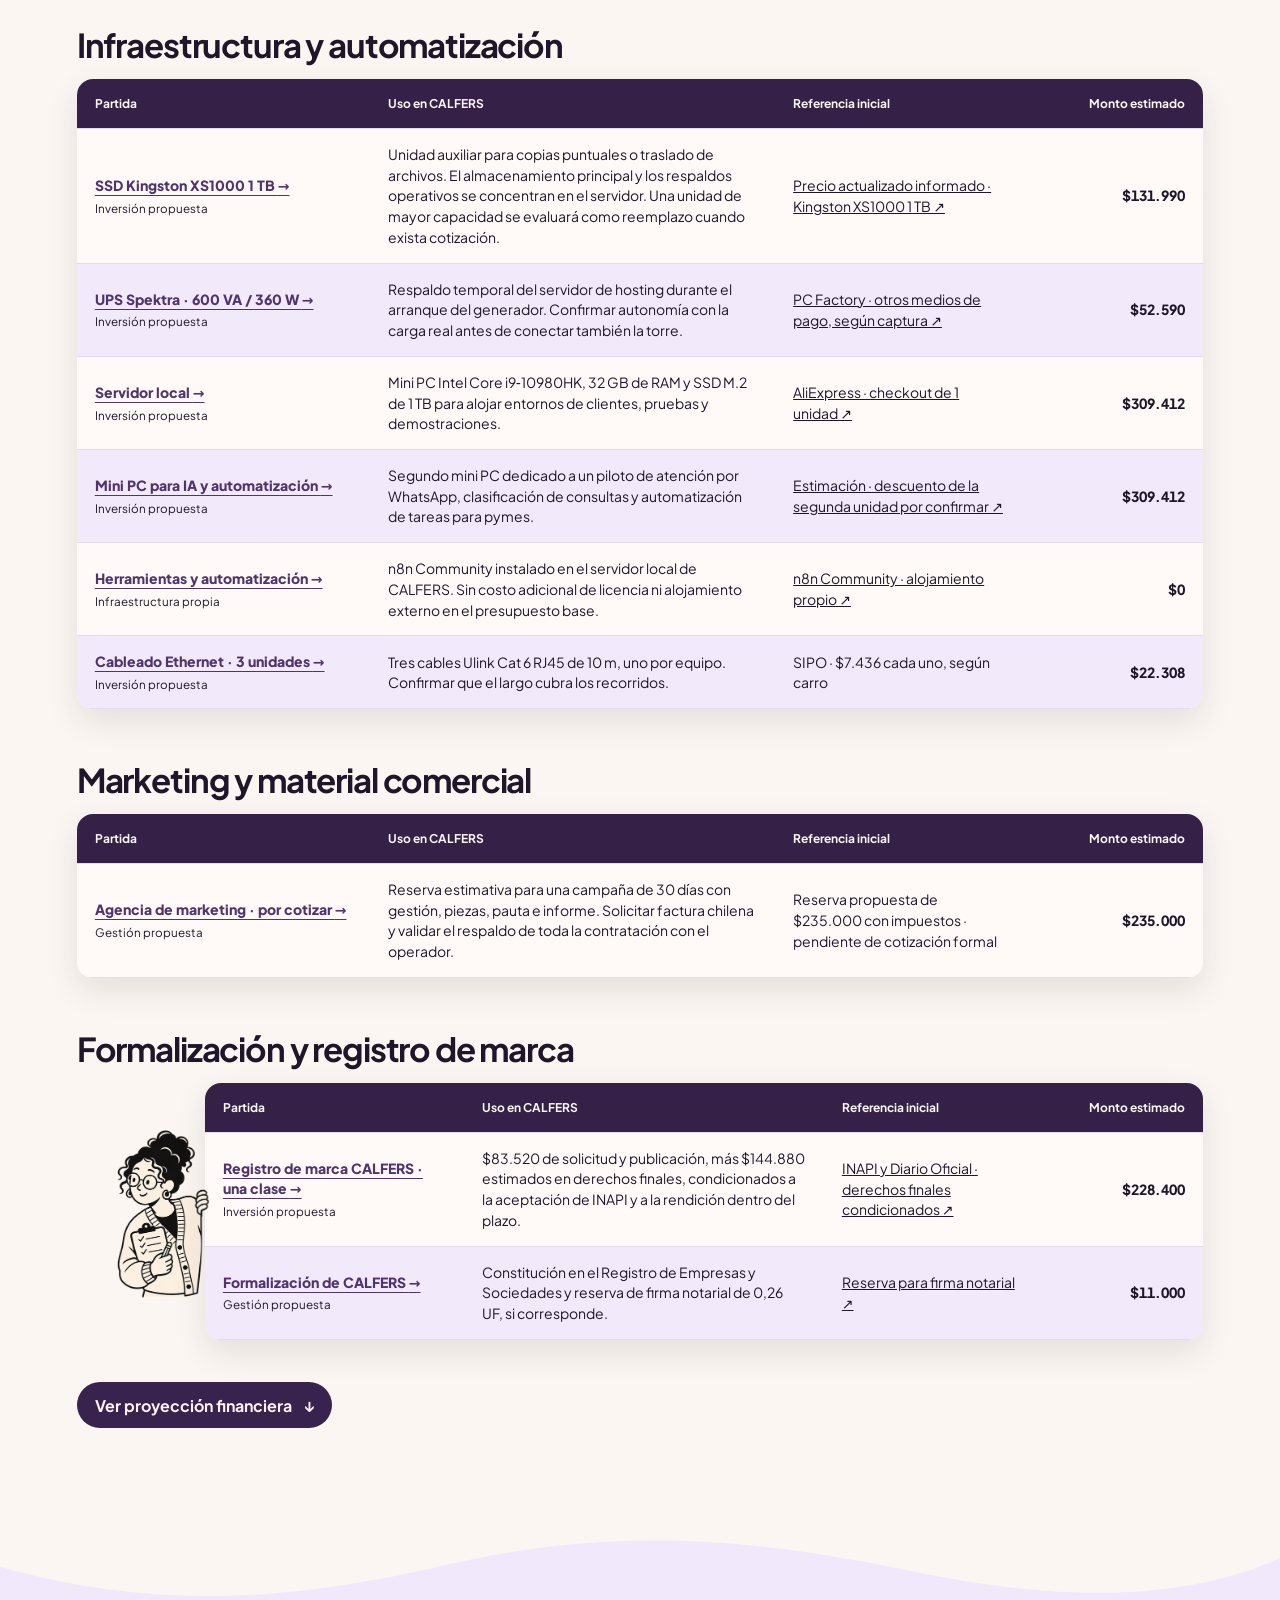
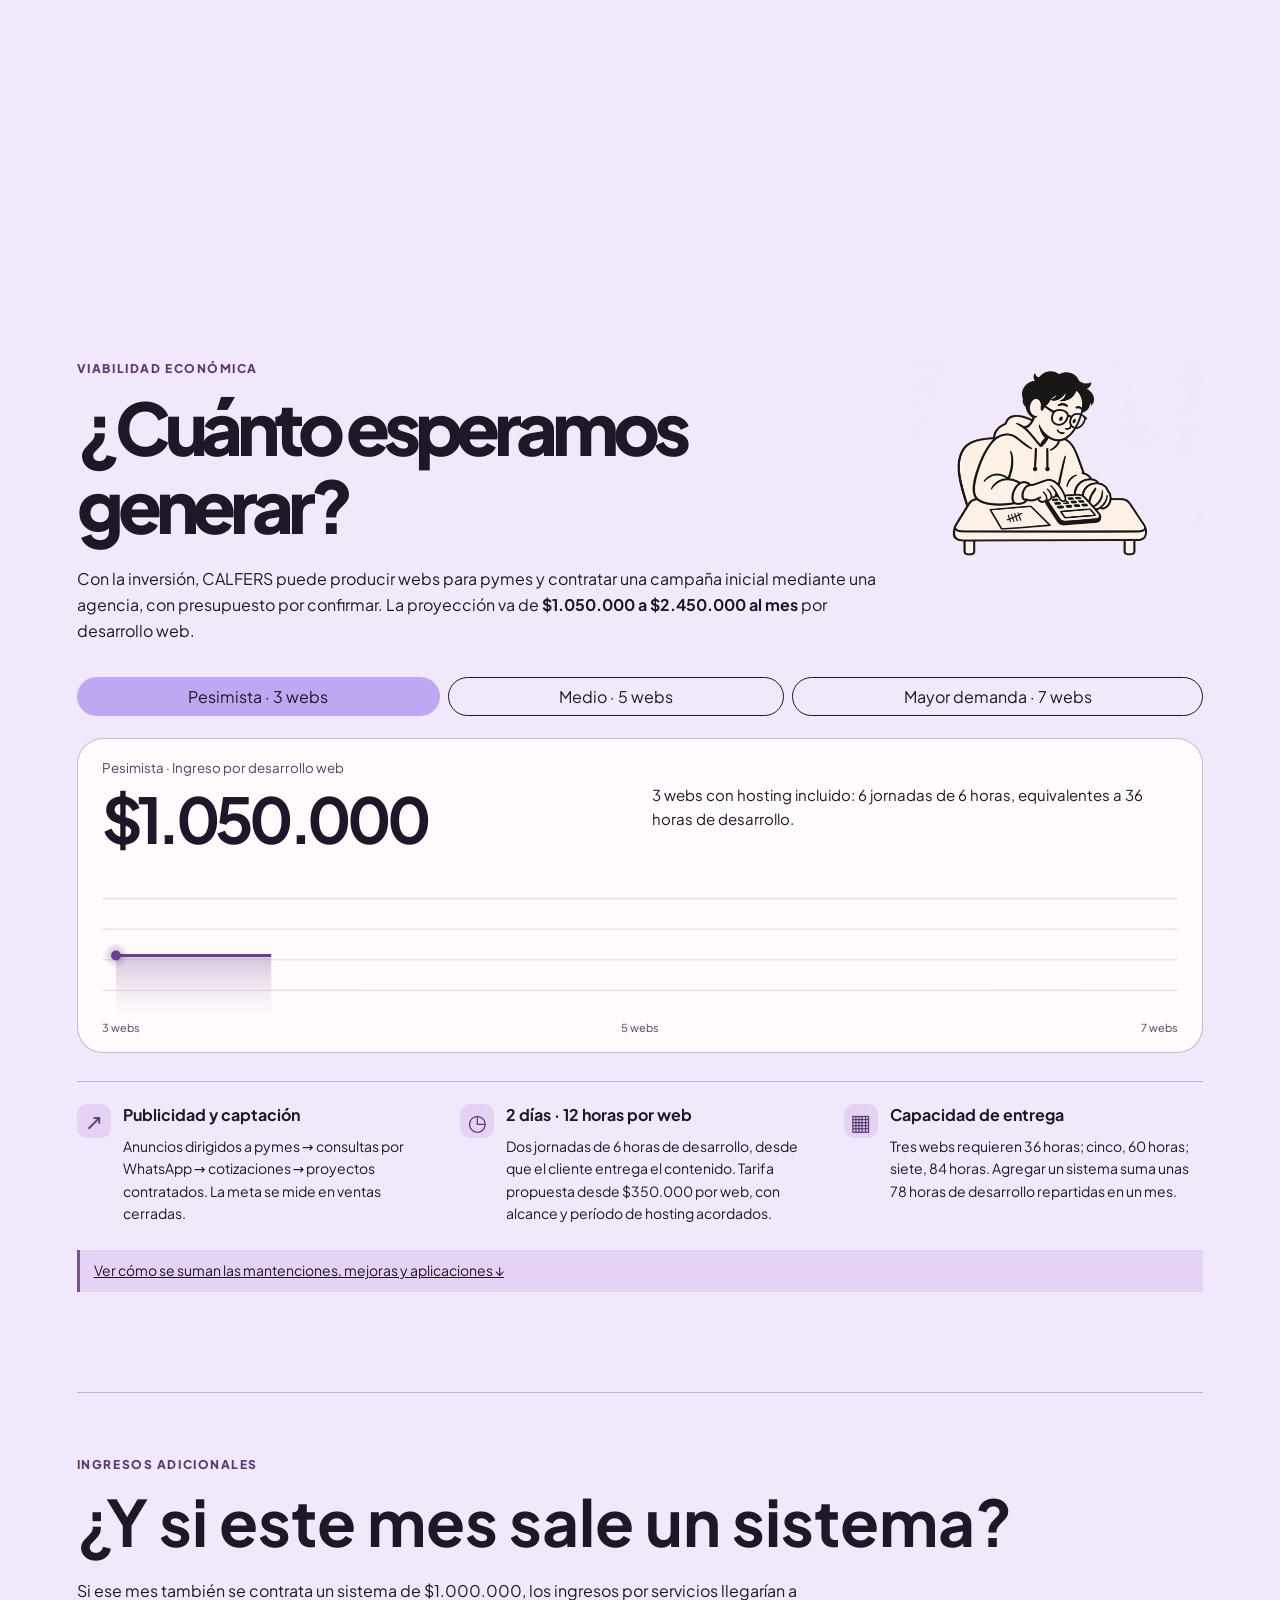
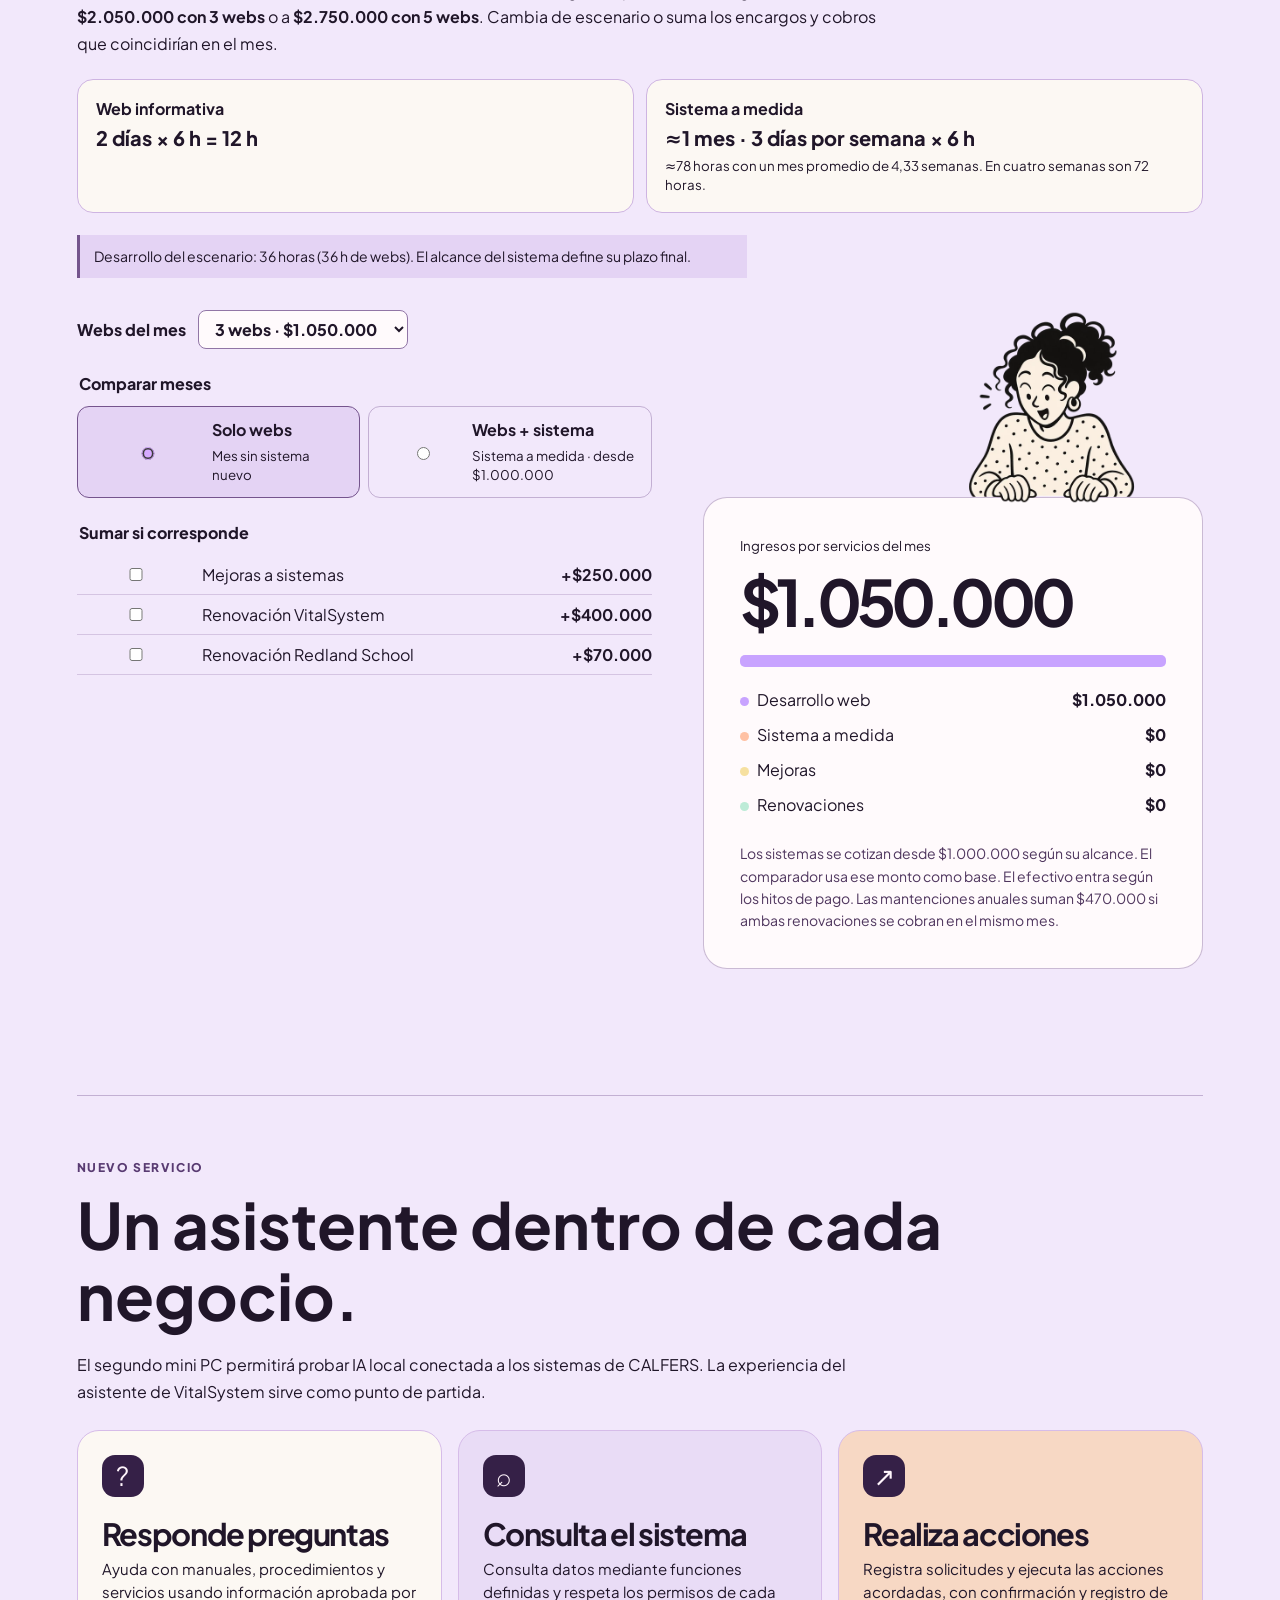
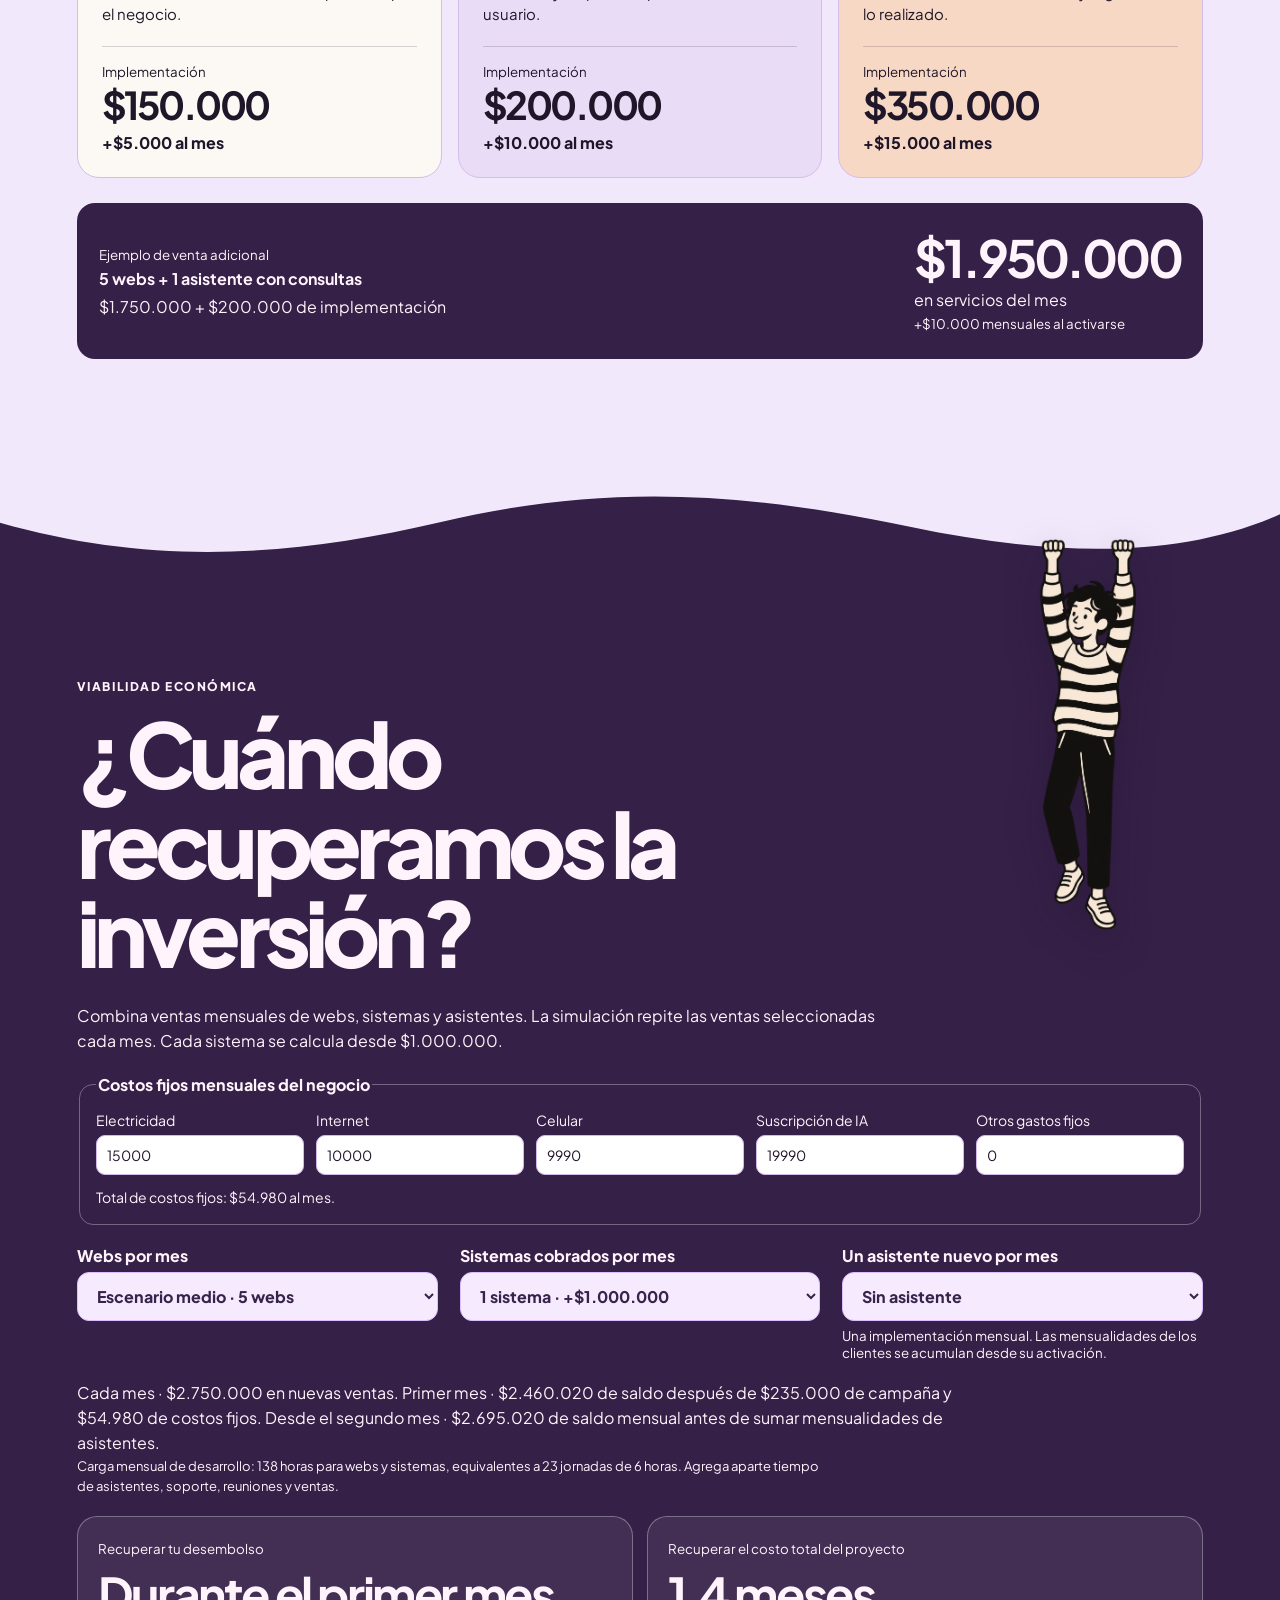
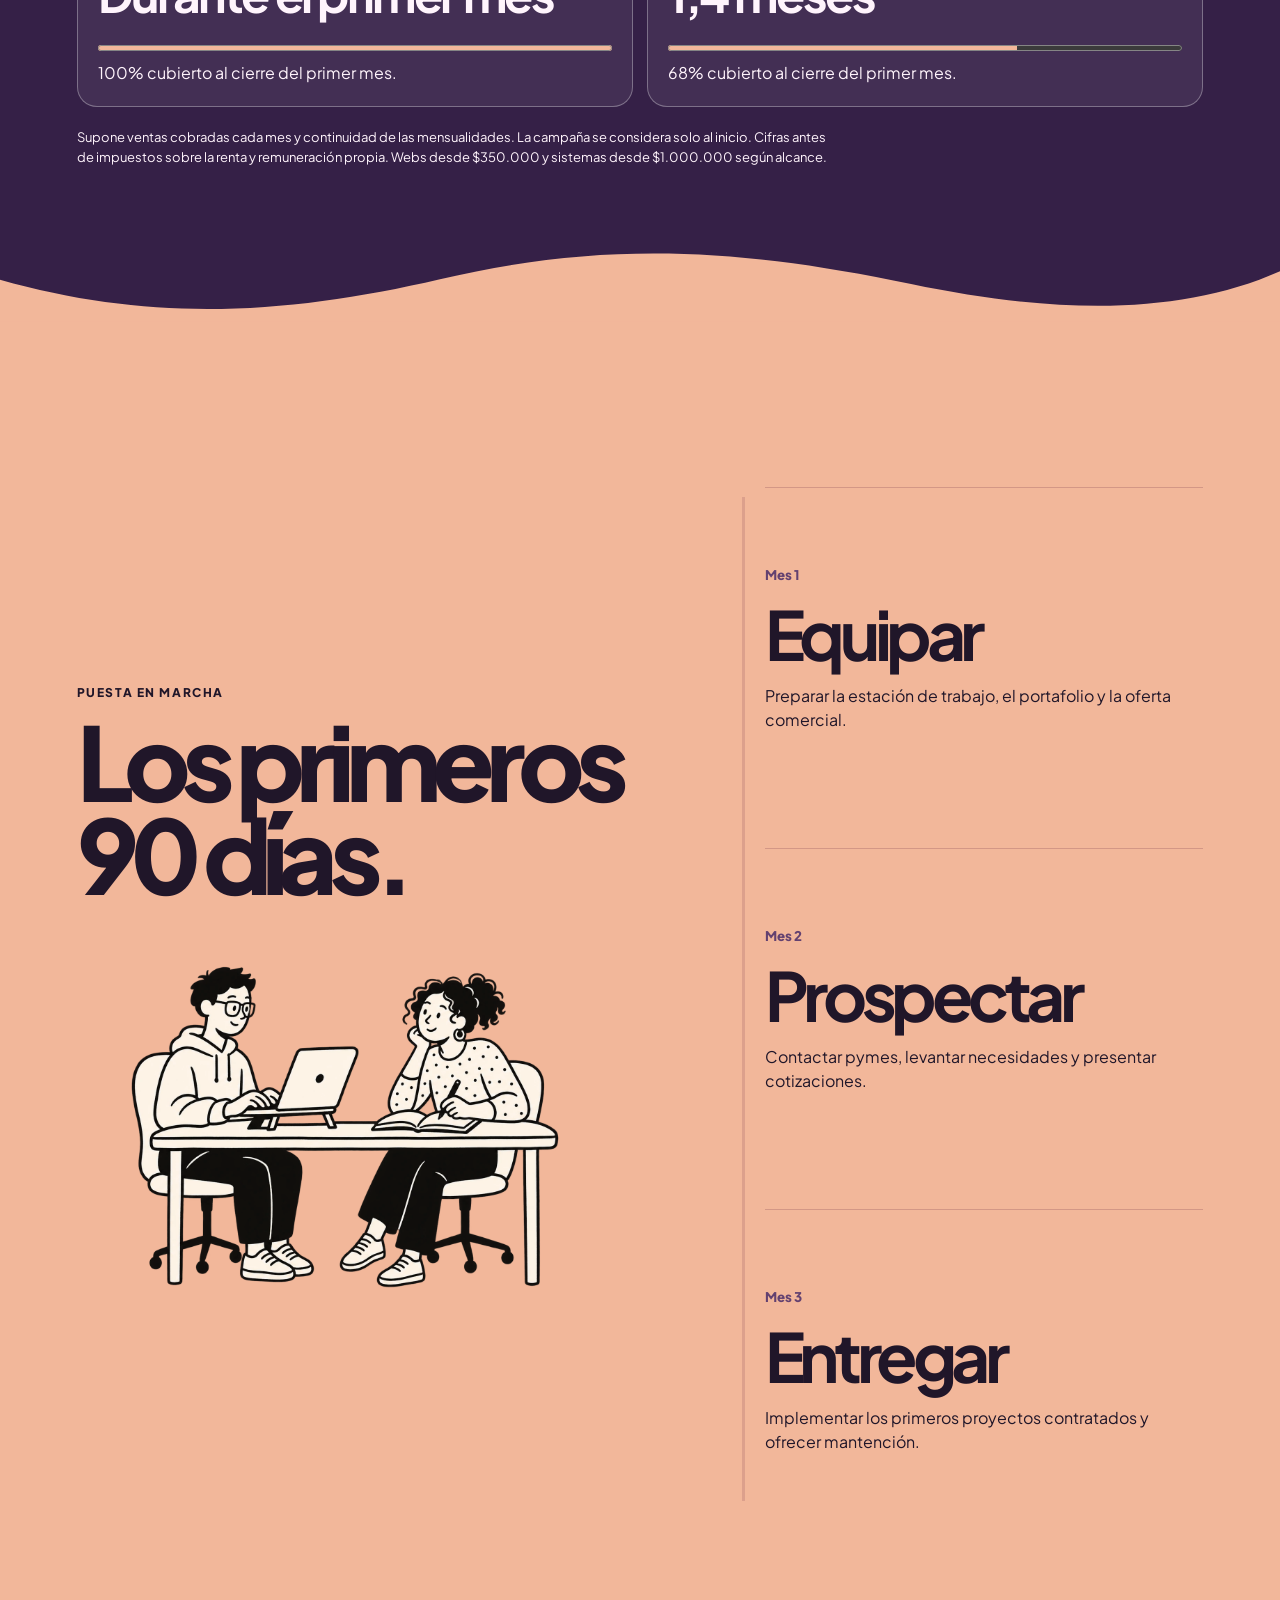
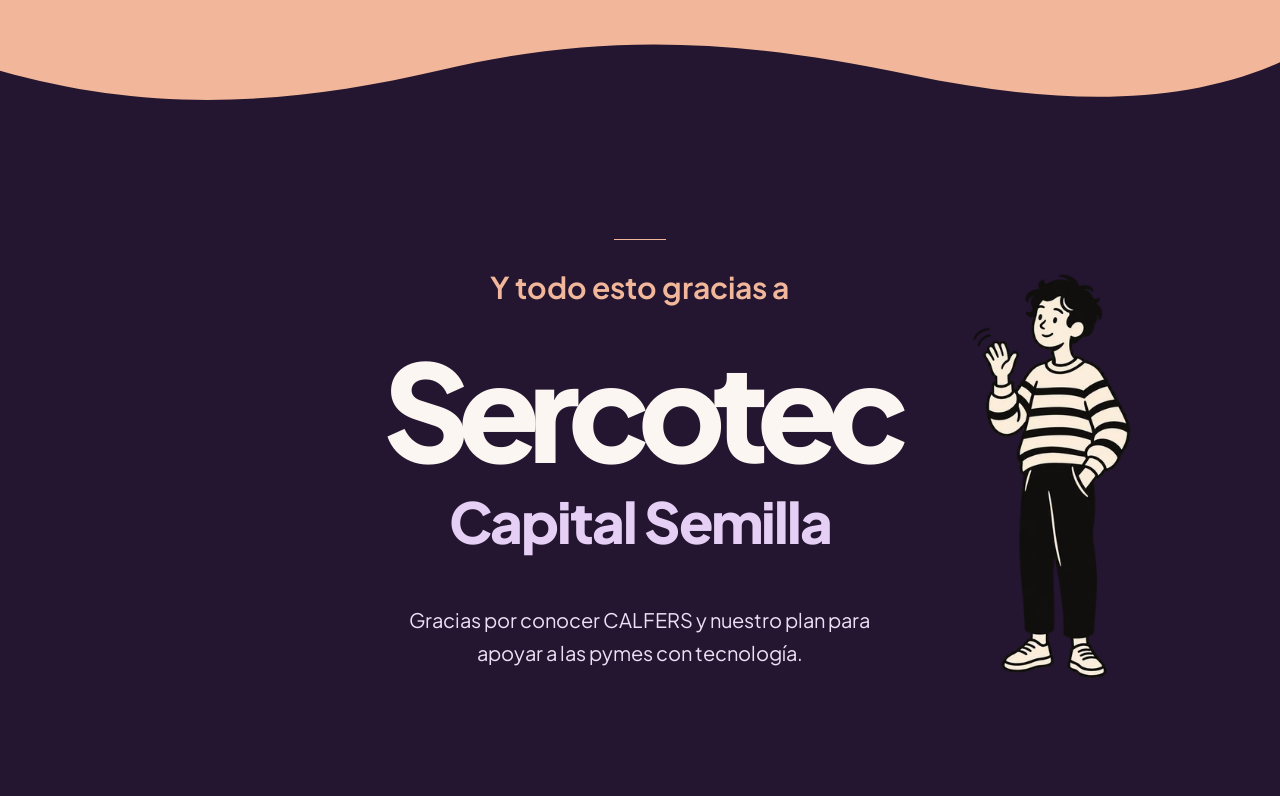
==== commit 32657e6f: "Quitar notas extensas de inversión y tarifas de asistentes" ====
--- a/index.html
+++ b/index.html
@@ -81,7 +81,7 @@
   <p>El carrito nuevo de periféricos suma $298.760 sin CMR. El carrito anterior salía $261.970 sin CMR, y en el cálculo anterior del plan se habían reservado $297.970 para esa partida.</p>
  </details>
 </section>
-<div id="purchases"></div><input type="hidden" id="originalInvest"><input type="hidden" id="originalManage"><p id="originalResult" hidden></p><p class="note">Valores estimados en CLP. Se incluye un mini PC según el checkout y se estima el mismo precio para el segundo, sujeto a que se repita el descuento. Cableado Ethernet estimado según la publicación. Tres cables de 10 metros. El inicio de marca se propone como activo intangible. El total incluye $144.880 de derechos finales de marca como partida condicionada. Si quedan fuera del plazo o F&J no los aprueba, el saldo de subsidio por asignar se estima en <span id="subsidyBalanceWithoutRights"></span>. La capacitación se retiró del presupuesto tras la reunión. La reserva para agencia es estimativa y requiere cotización con factura y aprobación. La silla seleccionada es Vertagear SL1800 de MyShop a $164.569. El mouse Logitech Lift Graphite se cambia a MyShop por $57.990 según el carro; confirmar precio para el medio de pago autorizado. Precios de otros medios de pago. SIPO y MyShop tienen despacho gratuito; PC Factory tiene retiro gratuito. Falta confirmar el envío del SSD externo. <a href="https://www.sercotec.cl/convocatoria/capital-semilla-modo-empleo-region-de-ohiggins/" target="_blank" rel="noopener">Ficha del programa ↗</a></p>
+<div id="purchases"></div><input type="hidden" id="originalInvest"><input type="hidden" id="originalManage"><p id="originalResult" hidden></p>
 <a class="finance-transition-link" href="#proyeccion">Ver proyección financiera <span aria-hidden="true">↓</span></a>
 </div></section>
 <style>
@@ -173,7 +173,7 @@
   <article class="enter"><span class="ai-plan-icon" aria-hidden="true">↗</span><h4>Realiza acciones</h4><p>Registra solicitudes y ejecuta las acciones acordadas, con confirmación y registro de lo realizado.</p><div class="ai-prices"><small>Implementación</small><strong>$350.000</strong><span>+$15.000 al mes</span></div></article>
  </div>
  <div class="ai-example"><div><small>Ejemplo de venta adicional</small><strong>5 webs + 1 asistente con consultas</strong><p>$1.750.000 + $200.000 de implementación</p></div><div><strong>$1.950.000</strong><span>en servicios del mes</span><small>+$10.000 mensuales al activarse</small></div></div>
- <p class="note">Tarifas iniciales propuestas antes de IVA. La mensualidad incluye alojamiento del asistente, monitoreo básico y corrección de fallas de la integración entregada. Nuevas funciones y conexiones se cotizan aparte. La capacidad y el volumen de uso se validarán con pruebas antes de ampliar el servicio.</p>
+ 
 </div>
 <style>
 .delivery-plan{display:grid;grid-template-columns:repeat(auto-fit,minmax(220px,1fr));gap:12px;margin:22px 0}.delivery-plan article{padding:18px;border:1px solid #ceb4e2;border-radius:16px;background:#fcf8f3}.delivery-plan strong,.delivery-plan span,.delivery-plan small{display:block}.delivery-plan span{font-size:20px;font-weight:750;margin:6px 0}.delivery-plan small{line-height:1.4}
@@ -868,7 +868,7 @@
   ownTaxes:total-subsidy-contribution,grossInvestment:investment,grossManagement:management,
   subsidyBalanceWithoutRights:budgetLimit-investmentWithoutRights-managementSubsidy
  };
- Object.entries(amounts).forEach(([id,amount])=>{one('#'+id).textContent=clp(amount)});
+ Object.entries(amounts).forEach(([id,amount])=>{if(one('#'+id))one('#'+id).textContent=clp(amount)});
  renderRecovery(amounts.ownBudget,total,marketing);
  one('#originalResult').textContent=one('#originalInvest').value&&one('#originalManage').value?'Total original '+clp(read('originalInvest')+read('originalManage'))+' · Diferencia en inversión '+clp(investment-read('originalInvest'))+' · Diferencia en gestión '+clp(management-read('originalManage')):'Pendiente de transcribir desde el formulario enviado.';
  all('[data-field]').forEach(display=>{
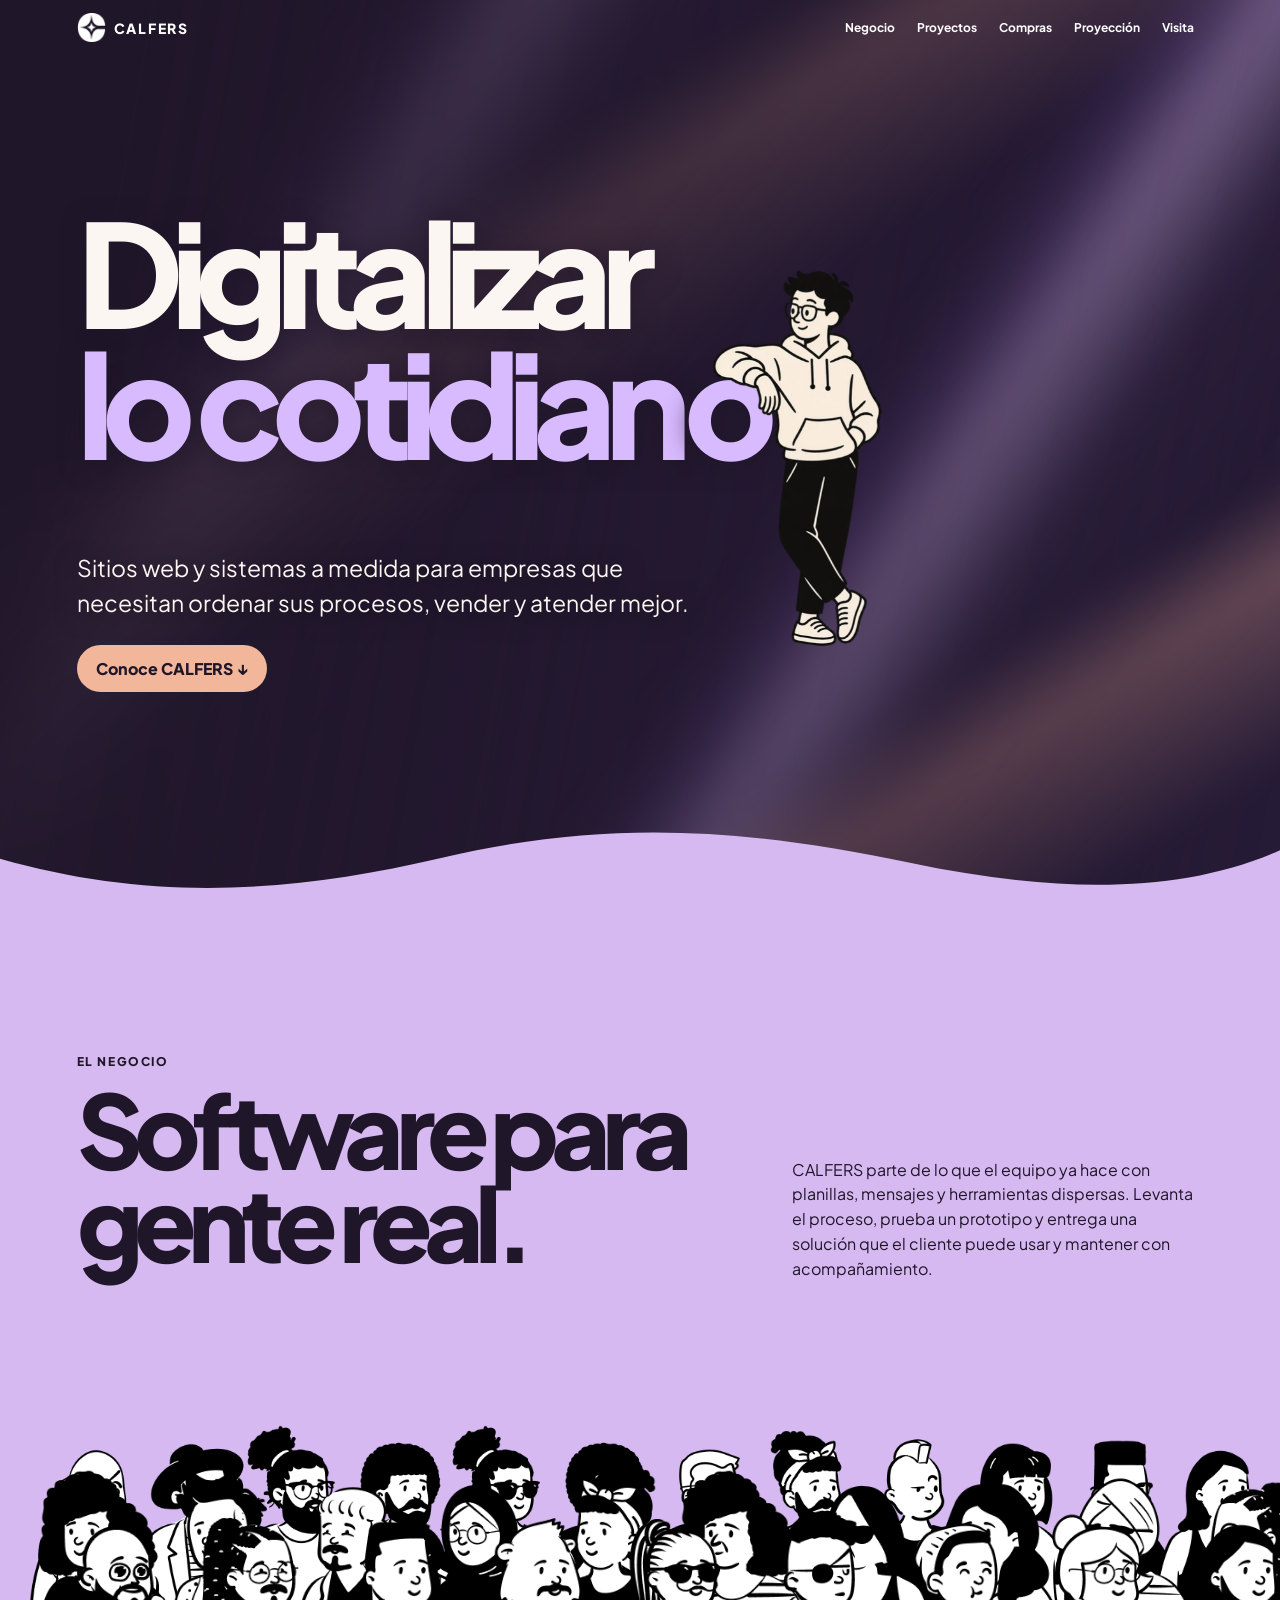
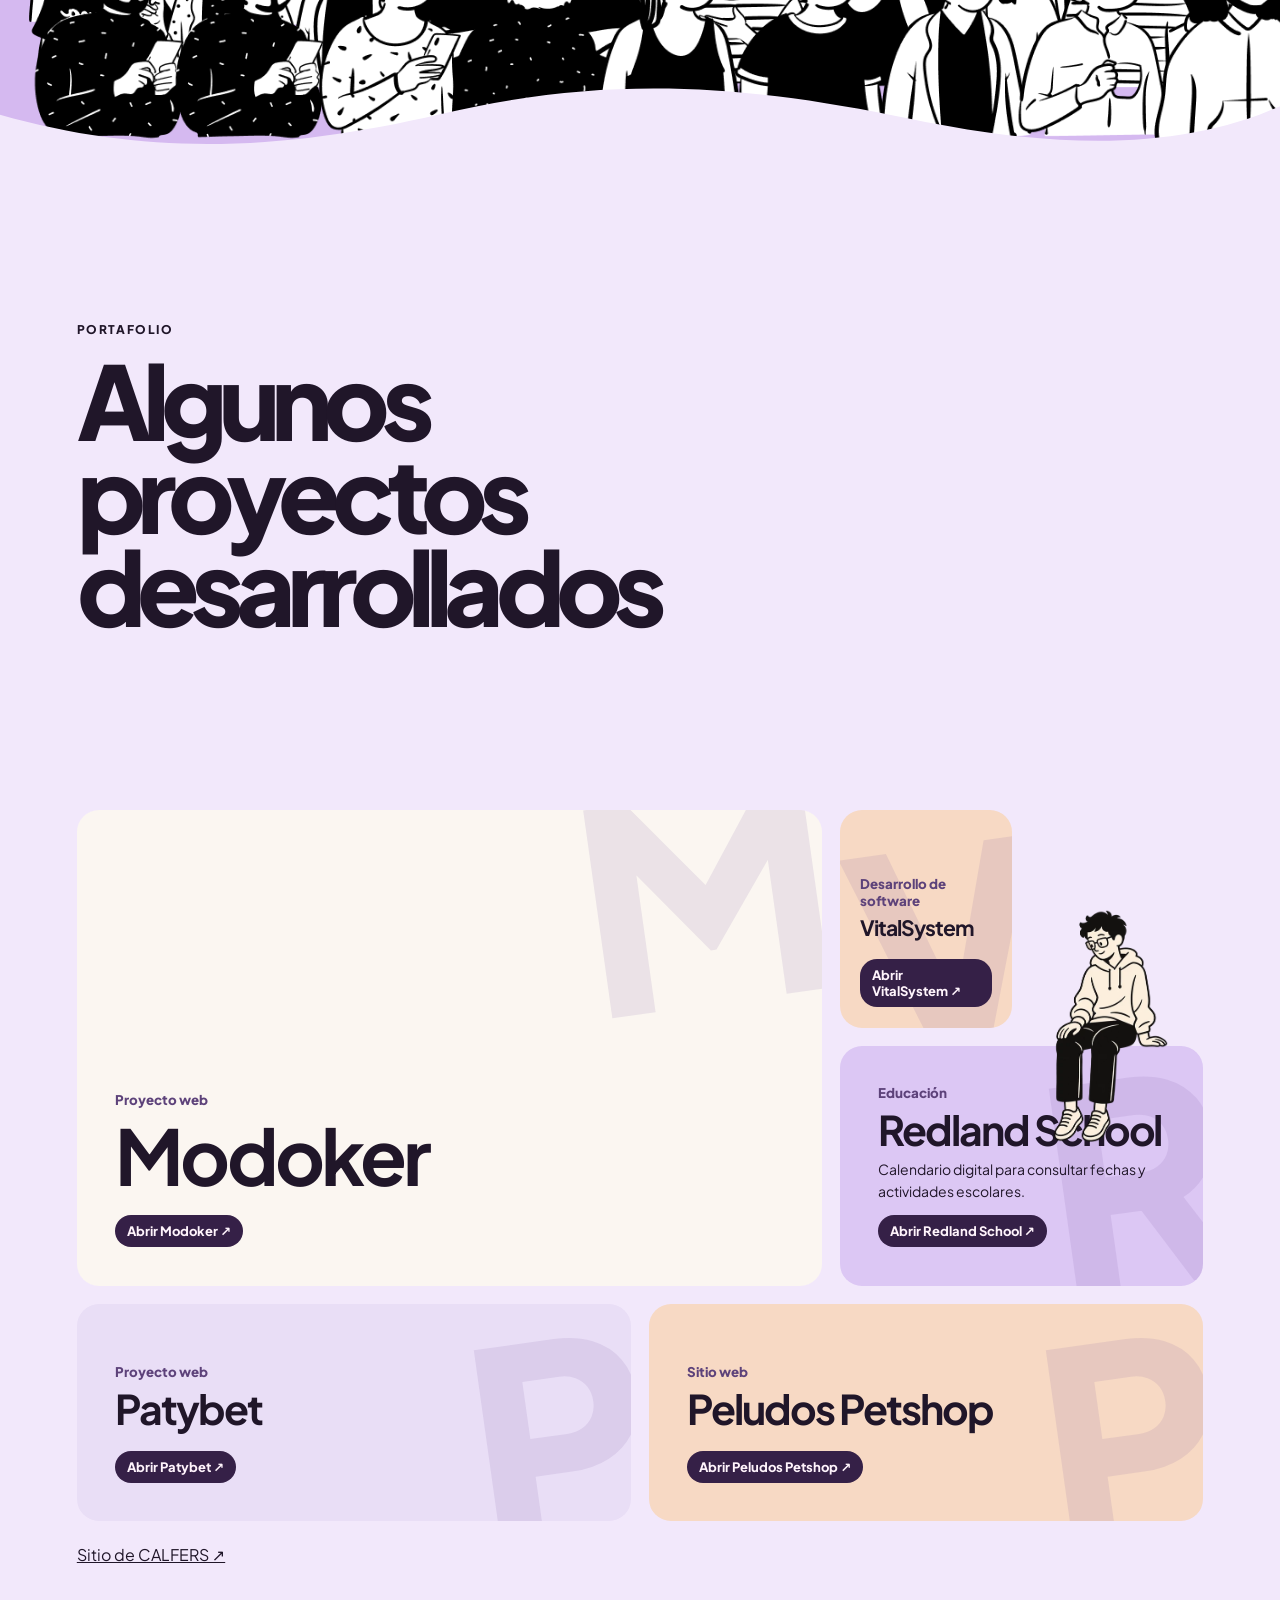
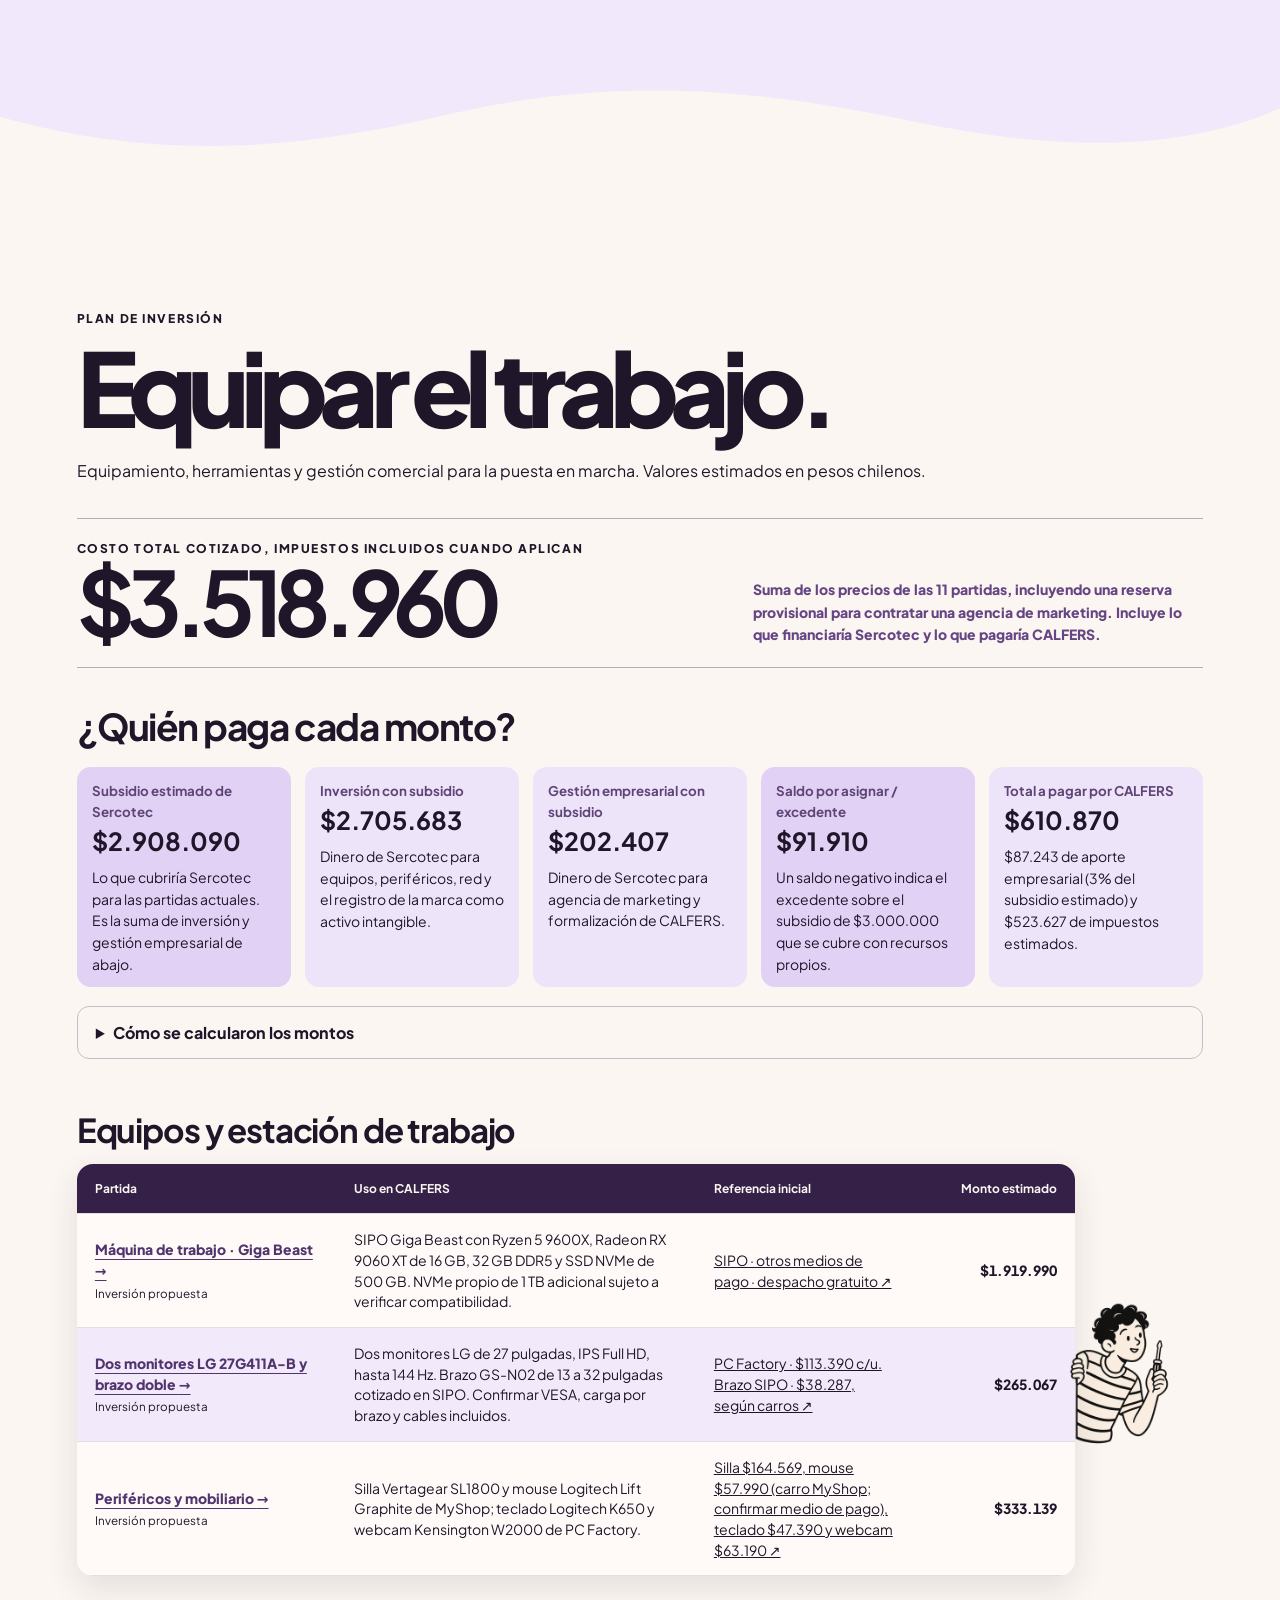
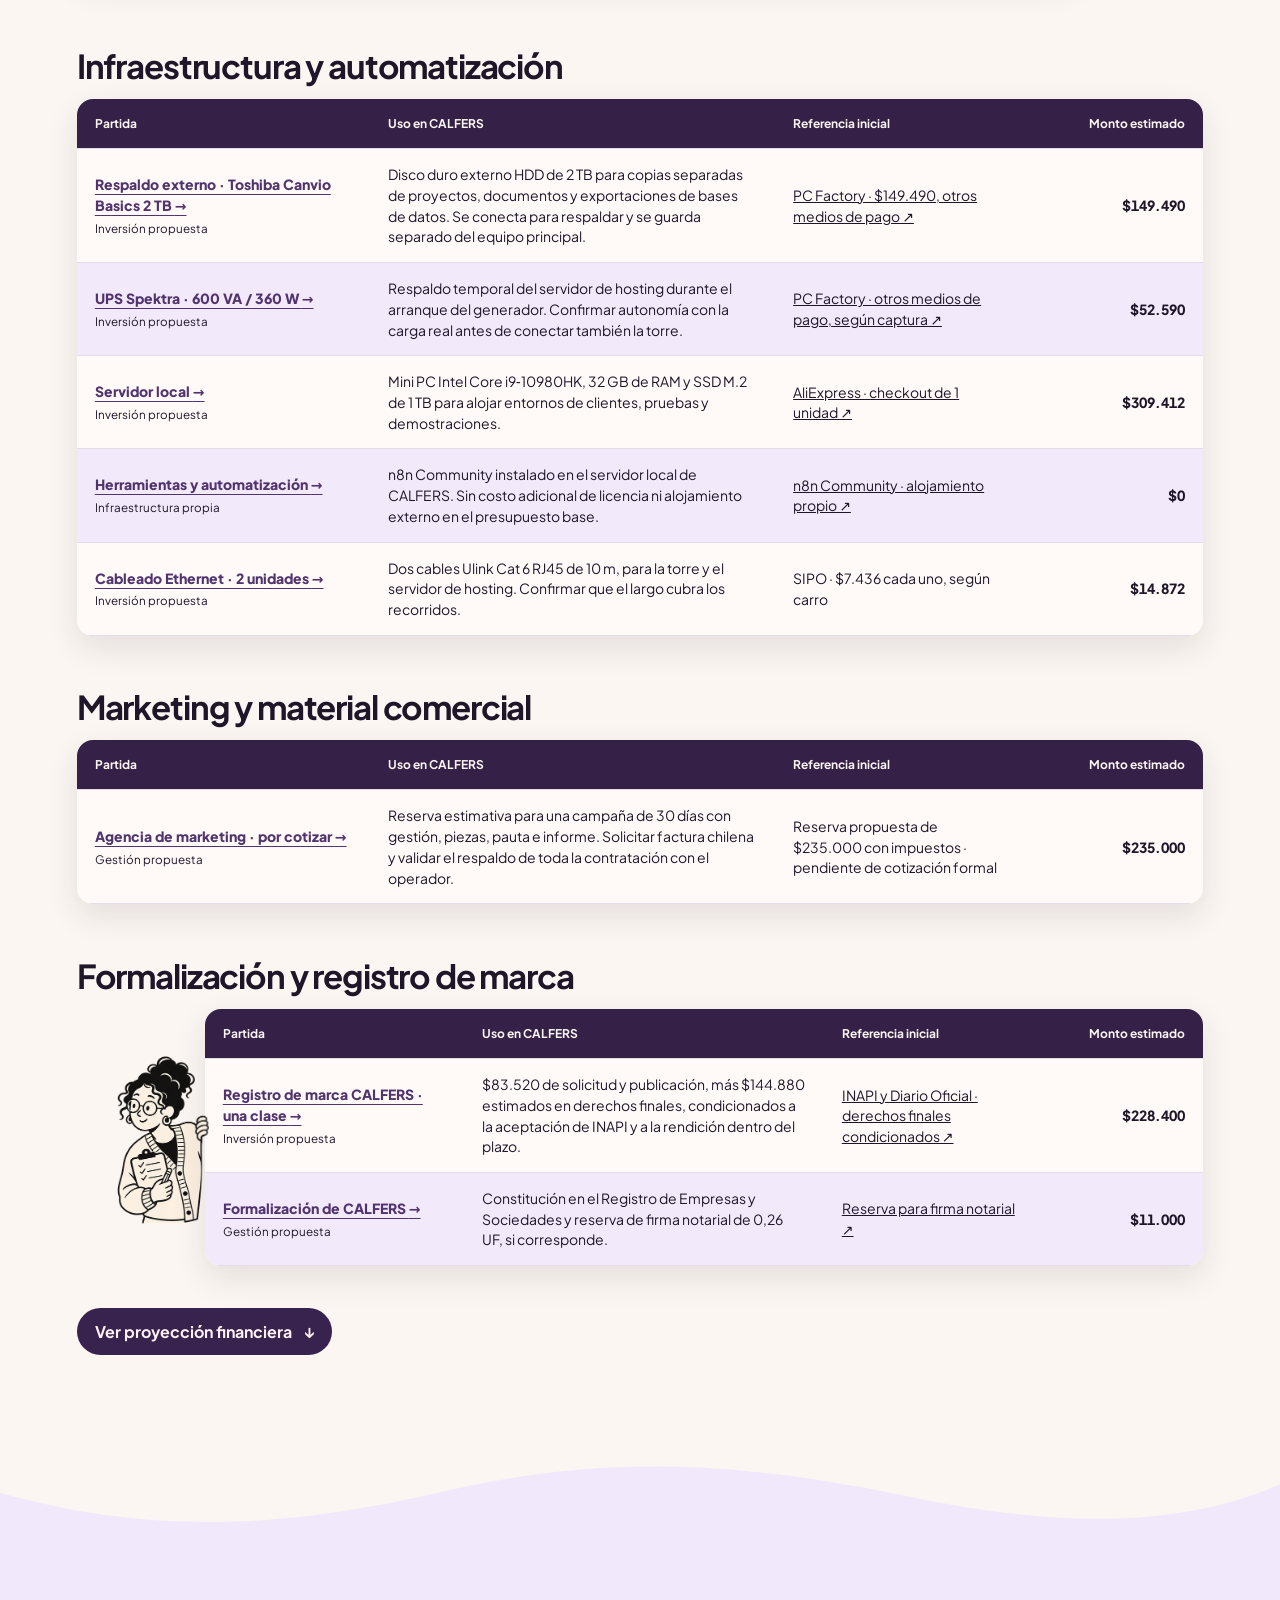
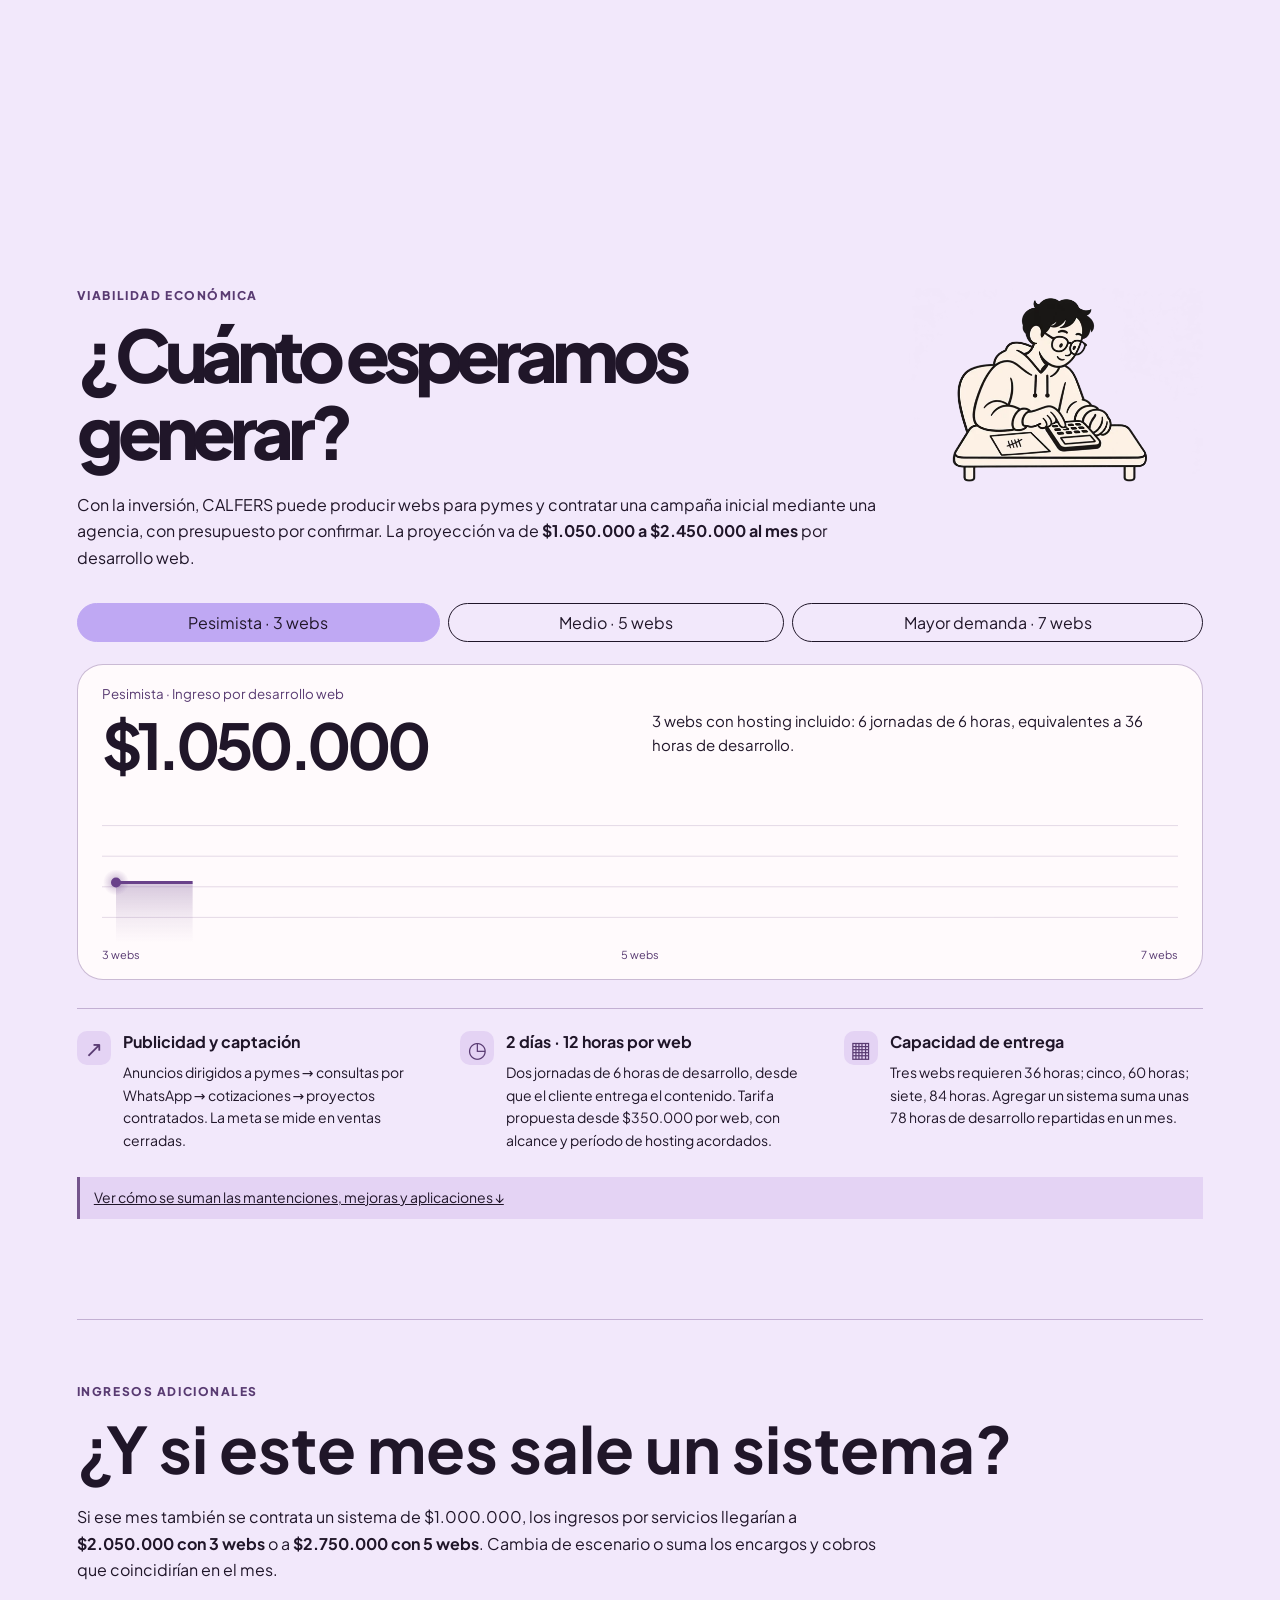
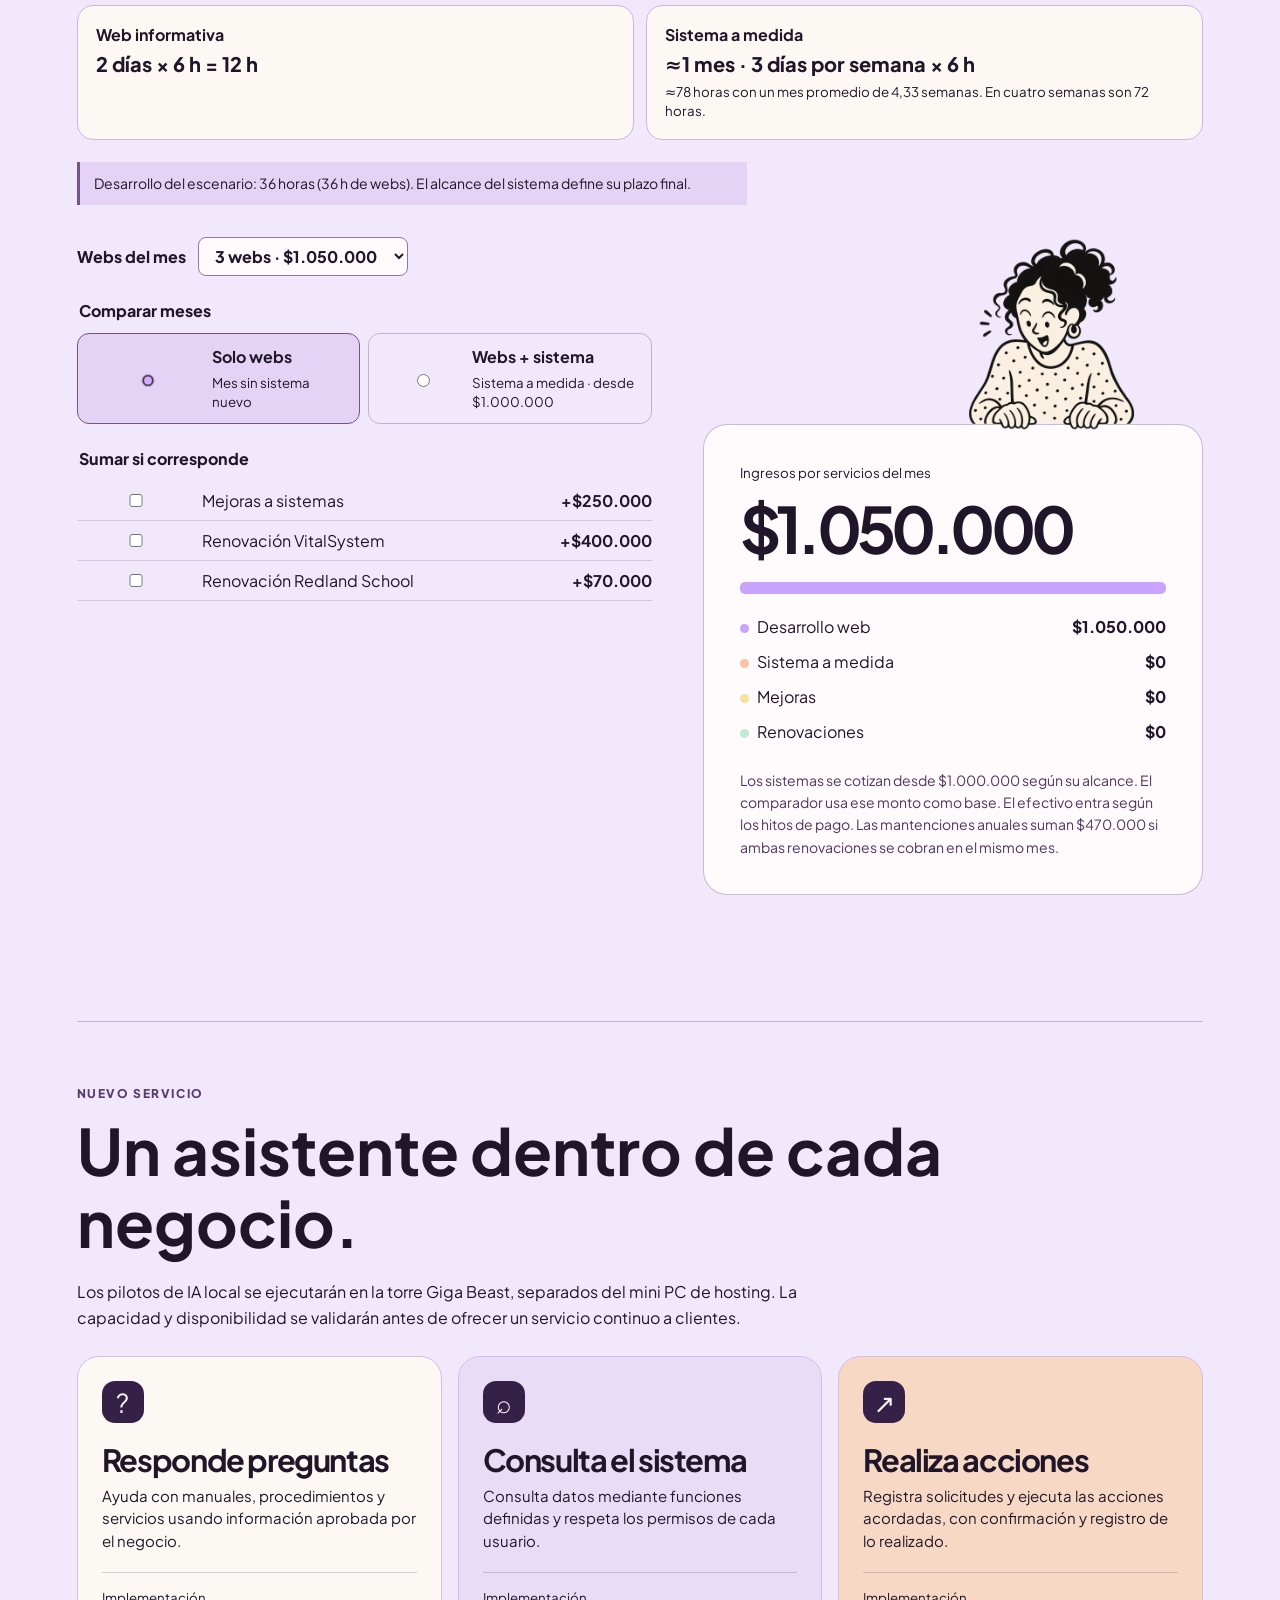
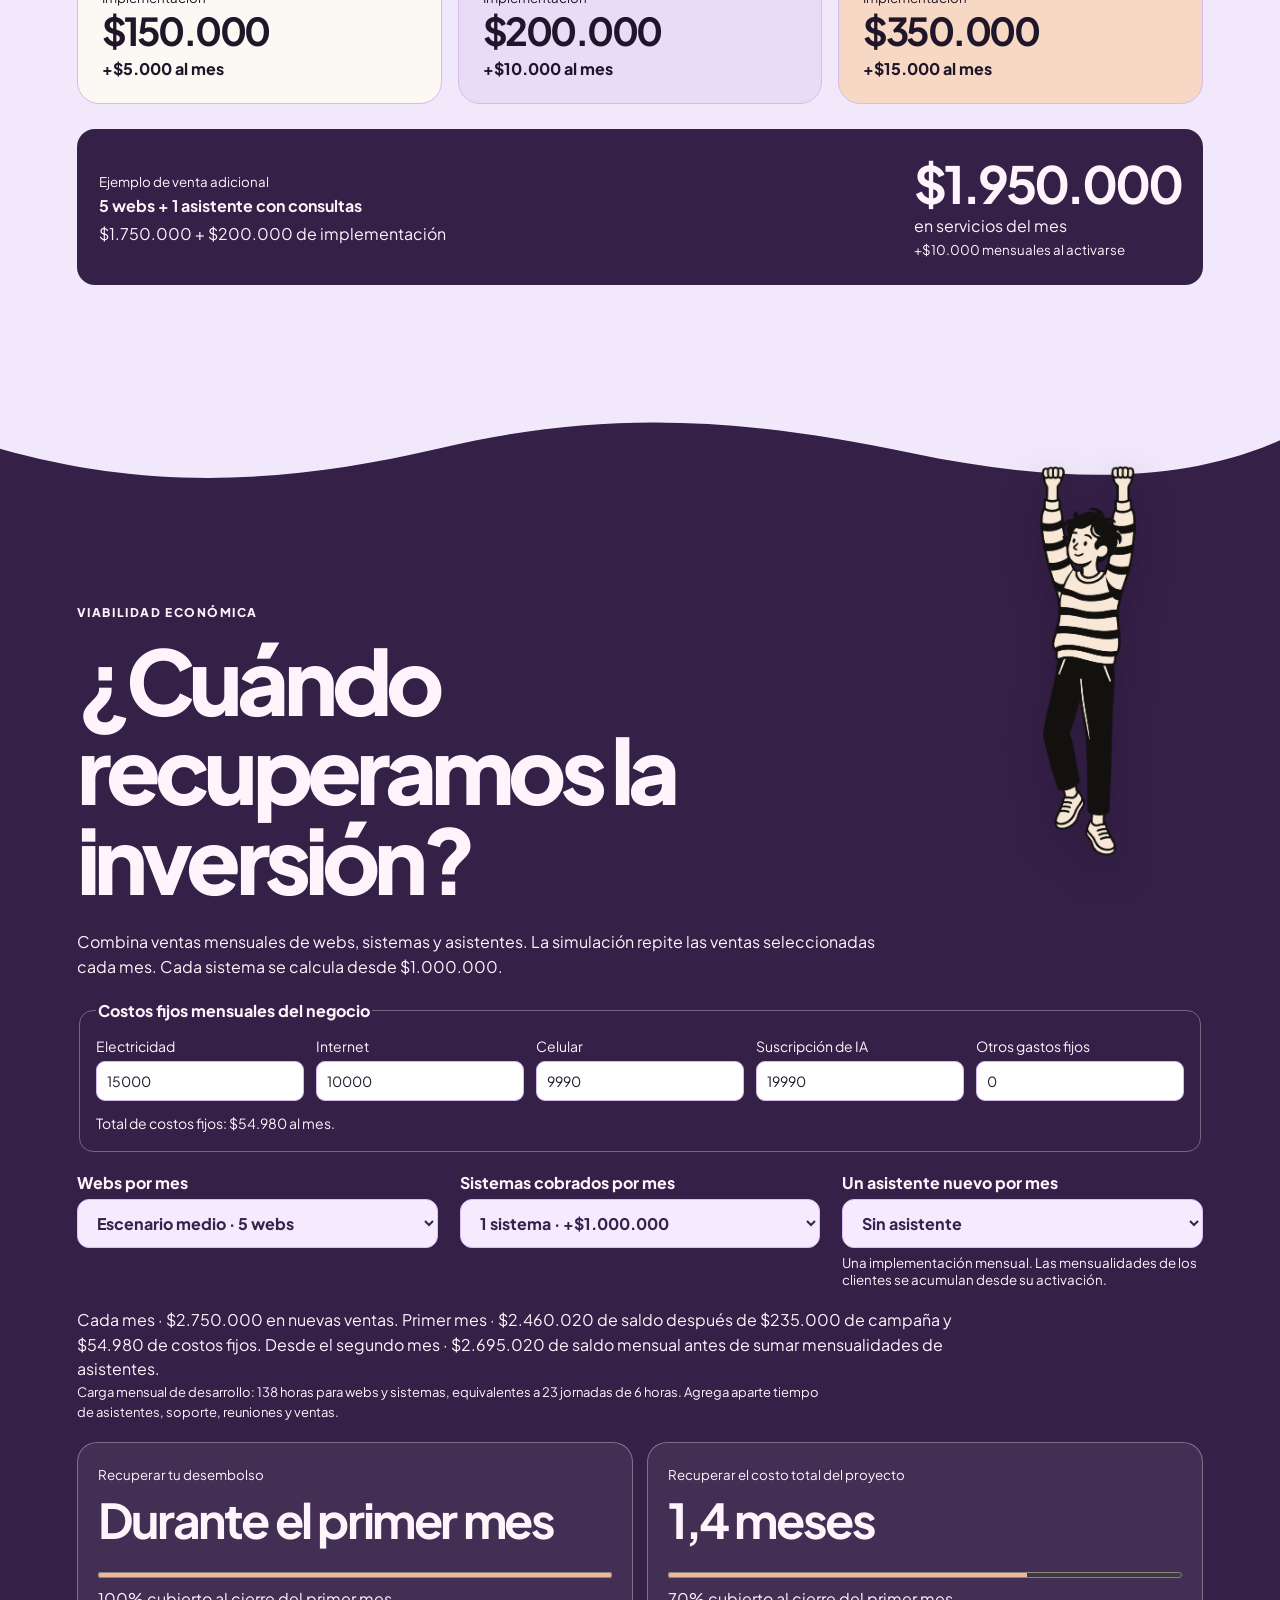
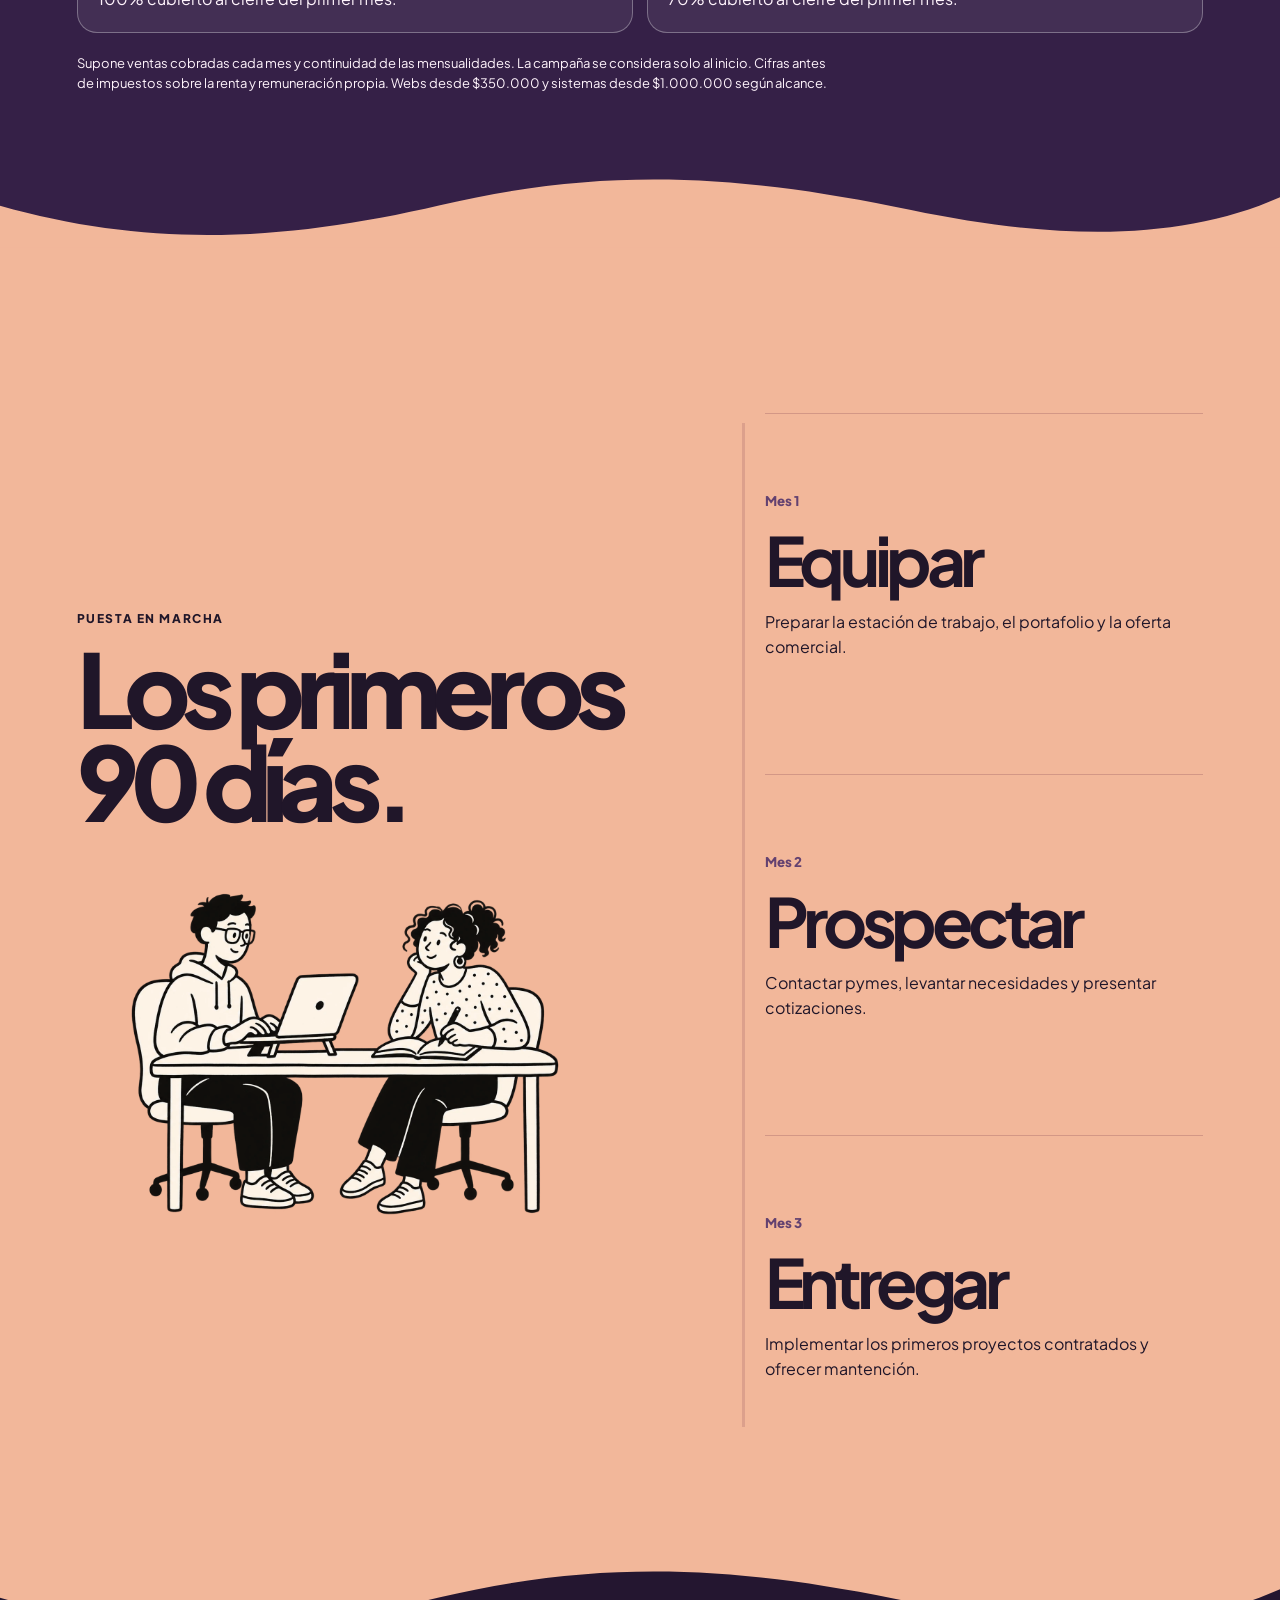
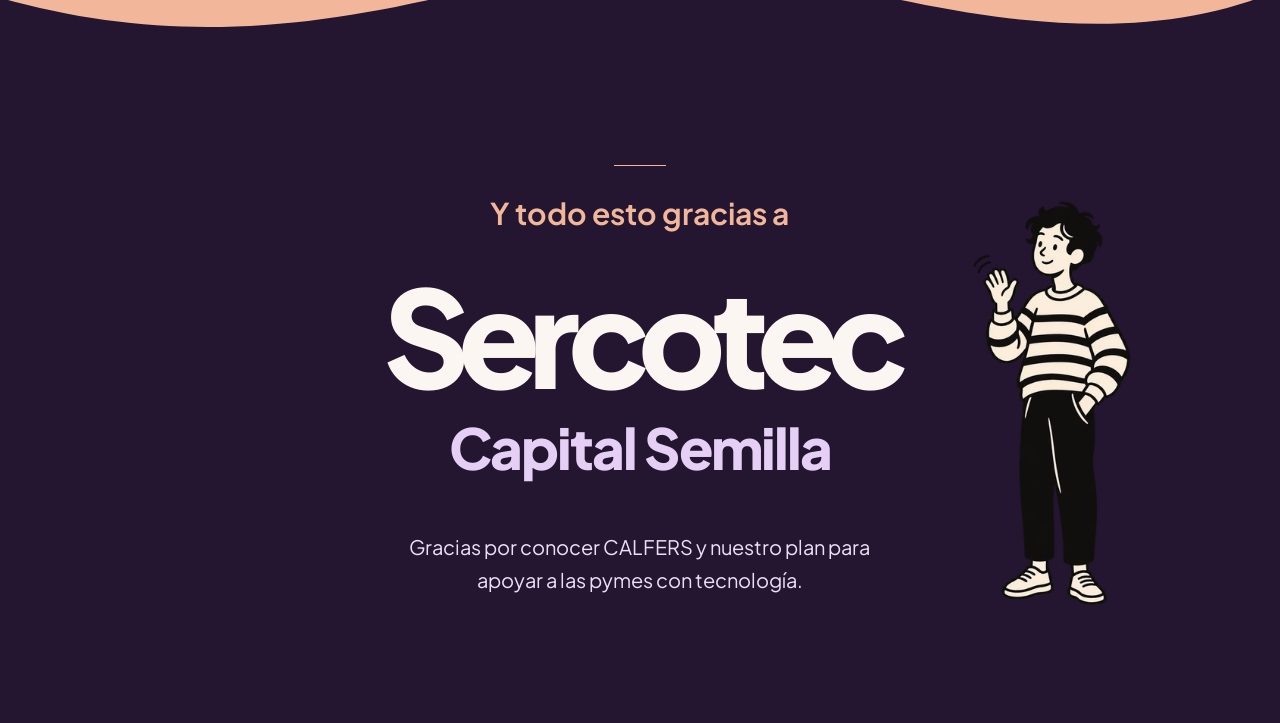
==== commit 64b5b2f6: "Actualizar plan con Giga Beast y retirar mini PC de IA" ====
--- a/index.html
+++ b/index.html
@@ -65,7 +65,7 @@
 }
 </style><section class="invest" id="compras"><div class="wrap"><div class="enter"><div class="tag">Plan de inversión</div><h2>Equipar el trabajo.</h2><p>Equipamiento, herramientas y gestión comercial para la puesta en marcha. Valores estimados en pesos chilenos.</p></div><div class="investment-callout">
  <div><div class="tag">Costo total cotizado, impuestos incluidos cuando aplican</div><strong id="purchaseTotal"></strong></div>
- <p class="summary">Suma de los precios de las 12 partidas, incluyendo una reserva provisional para contratar una agencia de marketing. Incluye lo que financiaría Sercotec y lo que pagaría CALFERS.</p>
+ <p class="summary">Suma de los precios de las 11 partidas, incluyendo una reserva provisional para contratar una agencia de marketing. Incluye lo que financiaría Sercotec y lo que pagaría CALFERS.</p>
 </div>
 <section class="budget-breakdown" aria-labelledby="budget-title">
  <h3 id="budget-title">¿Quién paga cada monto?</h3>
@@ -78,7 +78,7 @@
  </div>
  <details class="budget-method"><summary>Cómo se calcularon los montos</summary>
   <p>La cotización bruta suma <strong id="grossInvestment"></strong> en partidas de inversión y <strong id="grossManagement"></strong> en partidas de gestión. Para estimar el subsidio, se retira el IVA del 19% de los precios brutos de equipos, periféricos, cableado y marketing, y se divide el costo neto por 1,03. Registro de marca y firma notarial se mantienen al precio informado, sujetos al respaldo y tratamiento tributario de cada proveedor. Los subtotales se redondean al peso.</p>
-  <p>El carrito nuevo de periféricos suma $298.760 sin CMR. El carrito anterior salía $261.970 sin CMR, y en el cálculo anterior del plan se habían reservado $297.970 para esa partida.</p>
+  <p>Se mantiene un mini PC para hosting y se retira el mini PC de IA. El saldo pendiente queda disponible para completar el plan; todavía no se asigna a nuevas compras.</p>
  </details>
 </section>
 <div id="purchases"></div><input type="hidden" id="originalInvest"><input type="hidden" id="originalManage"><p id="originalResult" hidden></p>
@@ -166,7 +166,7 @@
 <div class="wrap finance-details ai-services" id="asistentes-ia">
  <div class="tag">Nuevo servicio</div>
  <h3>Un asistente dentro de cada negocio.</h3>
- <p>El segundo mini PC permitirá probar IA local conectada a los sistemas de CALFERS. La experiencia del asistente de VitalSystem sirve como punto de partida.</p>
+ <p>Los pilotos de IA local se ejecutarán en la torre Giga Beast, separados del mini PC de hosting. La capacidad y disponibilidad se validarán antes de ofrecer un servicio continuo a clientes.</p>
  <div class="ai-plans">
   <article class="enter"><span class="ai-plan-icon" aria-hidden="true">?</span><h4>Responde preguntas</h4><p>Ayuda con manuales, procedimientos y servicios usando información aprobada por el negocio.</p><div class="ai-prices"><small>Implementación</small><strong>$150.000</strong><span>+$5.000 al mes</span></div></article>
   <article class="enter"><span class="ai-plan-icon" aria-hidden="true">⌕</span><h4>Consulta el sistema</h4><p>Consulta datos mediante funciones definidas y respeta los permisos de cada usuario.</p><div class="ai-prices"><small>Implementación</small><strong>$200.000</strong><span>+$10.000 al mes</span></div></article>
@@ -595,11 +595,11 @@
 sprite.src='[data-uri]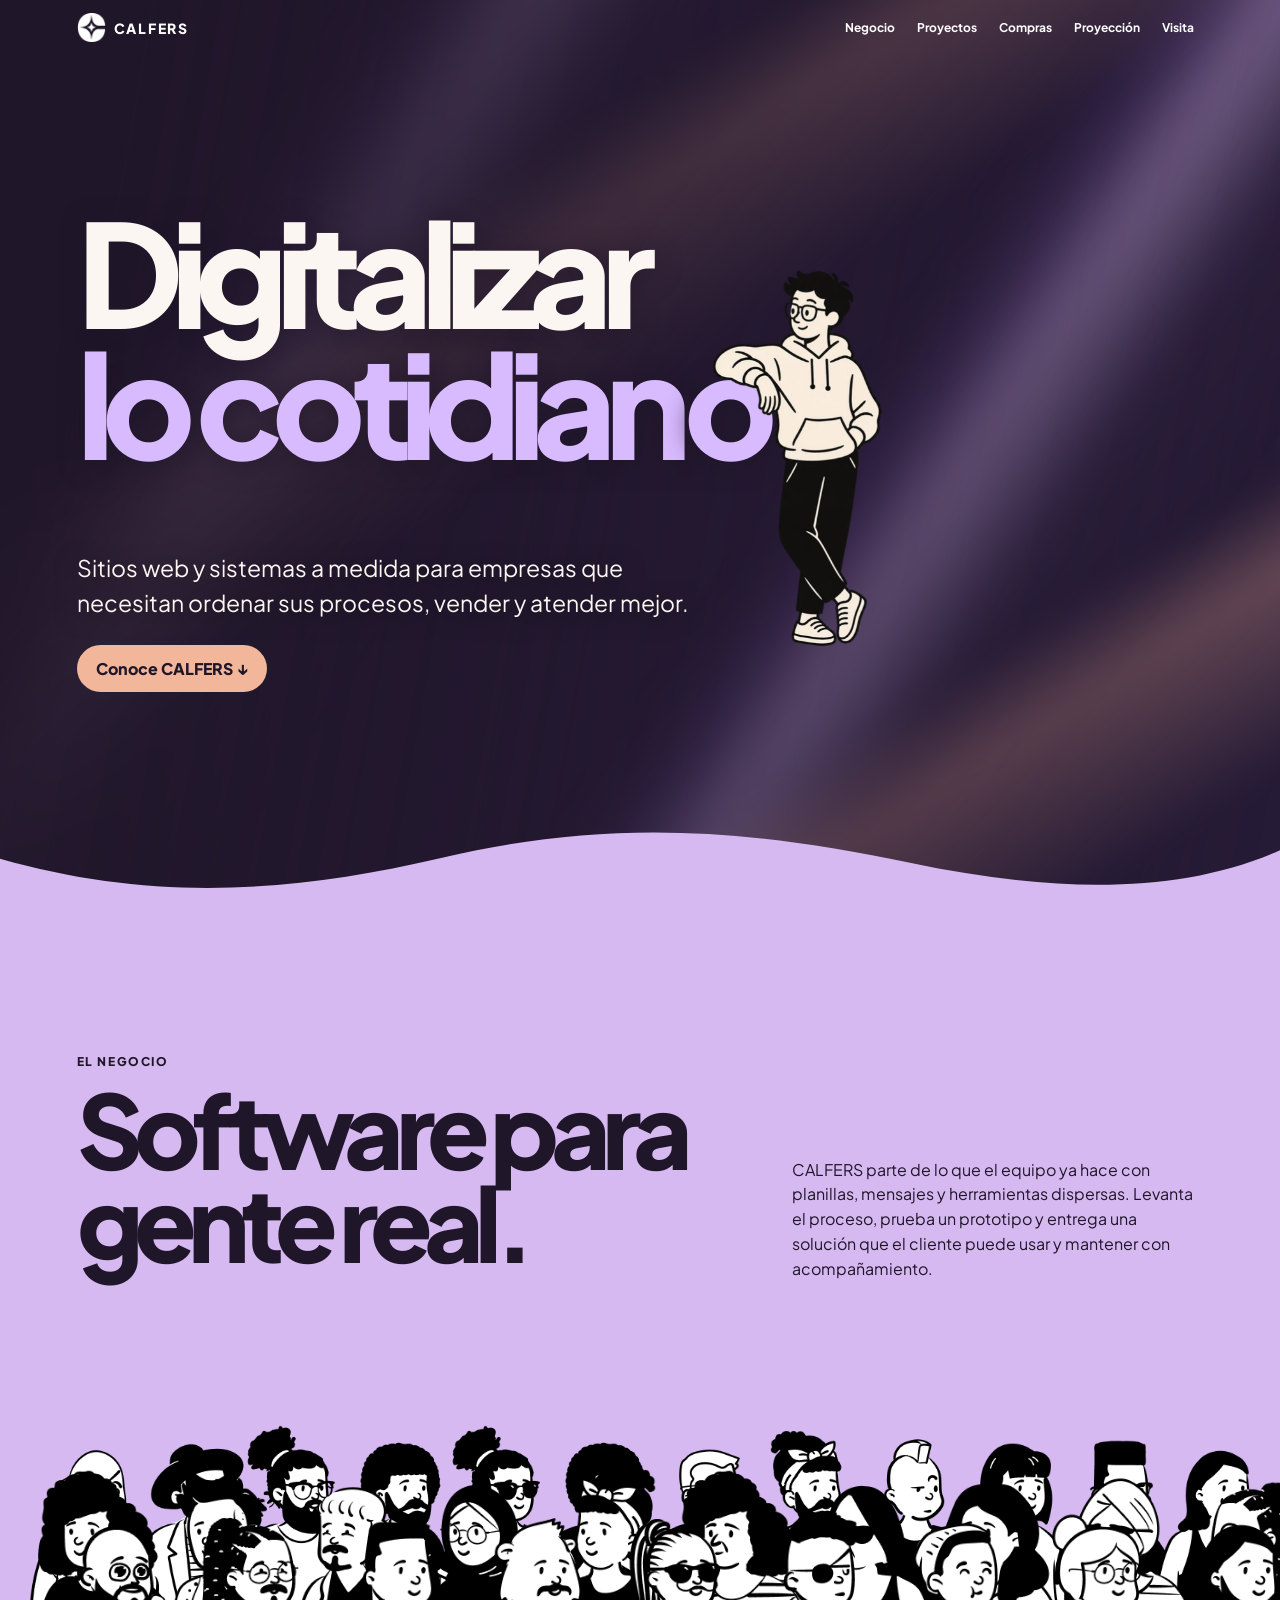
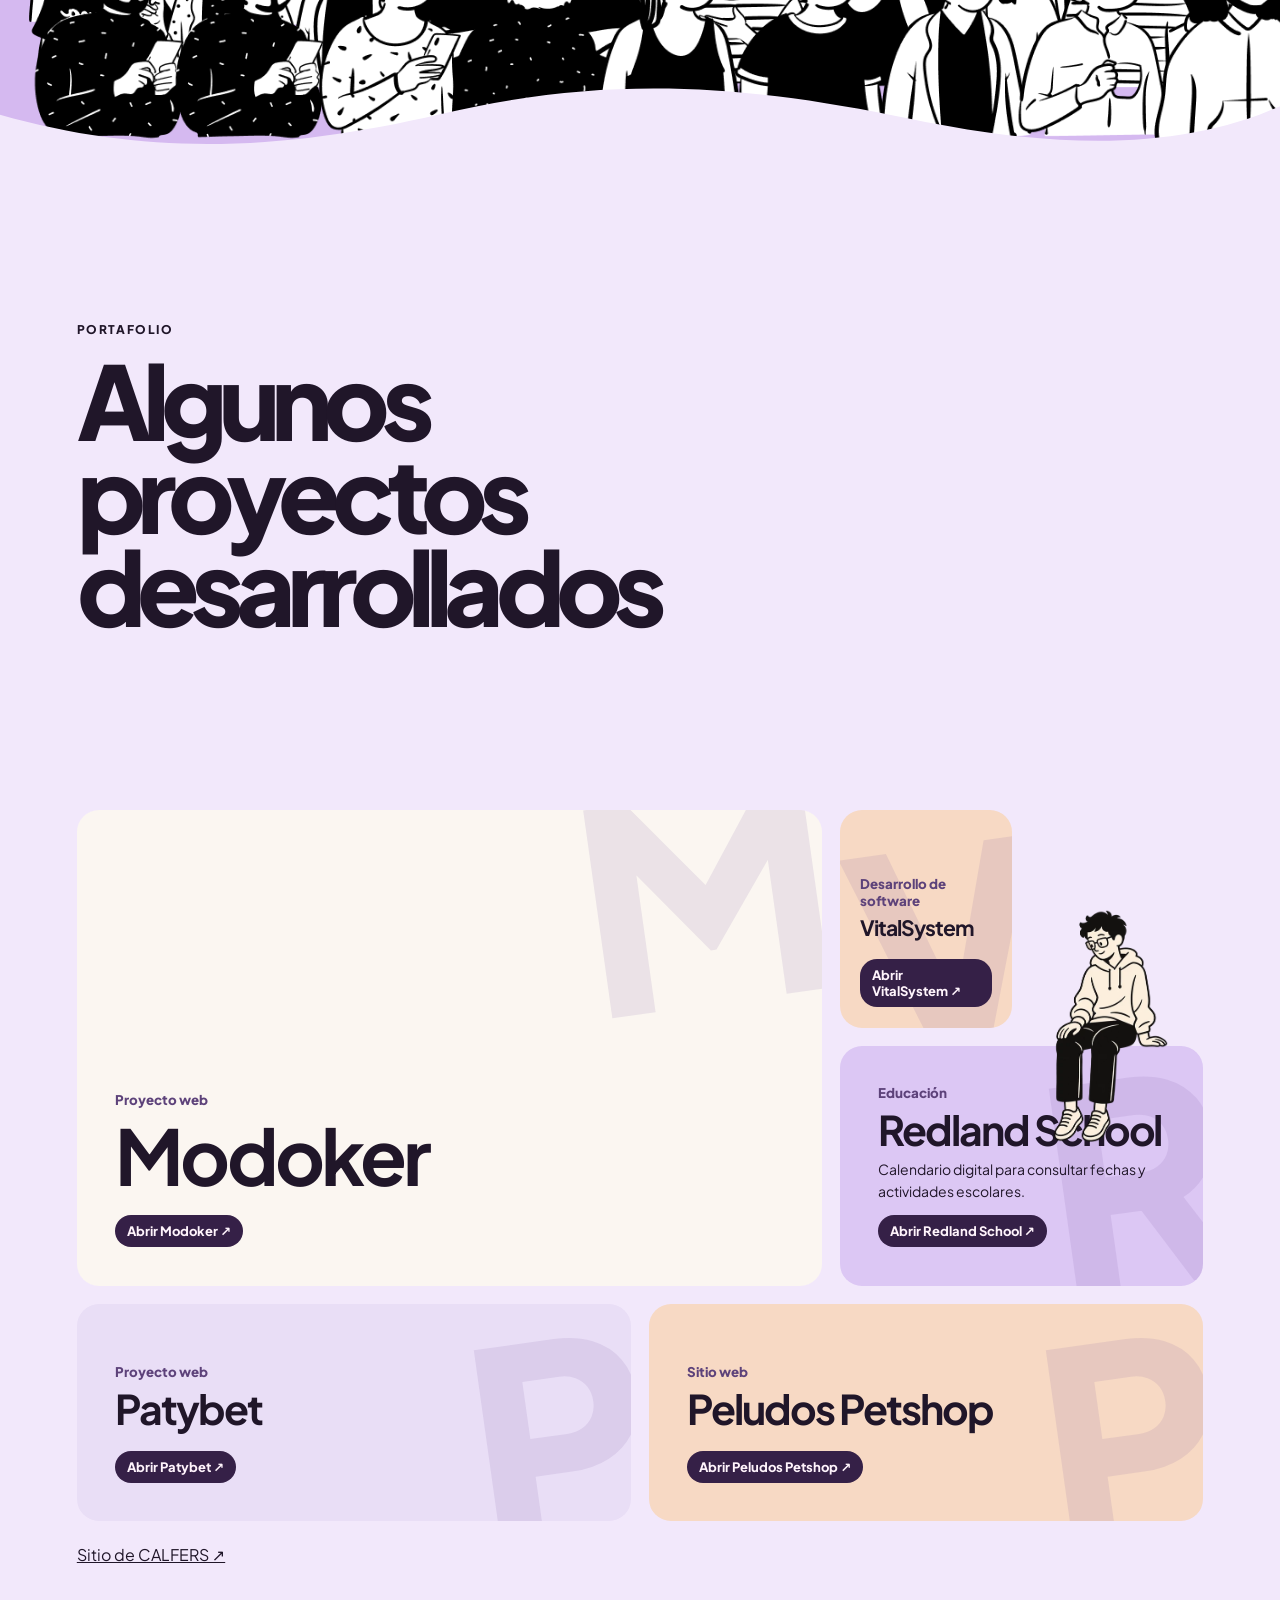
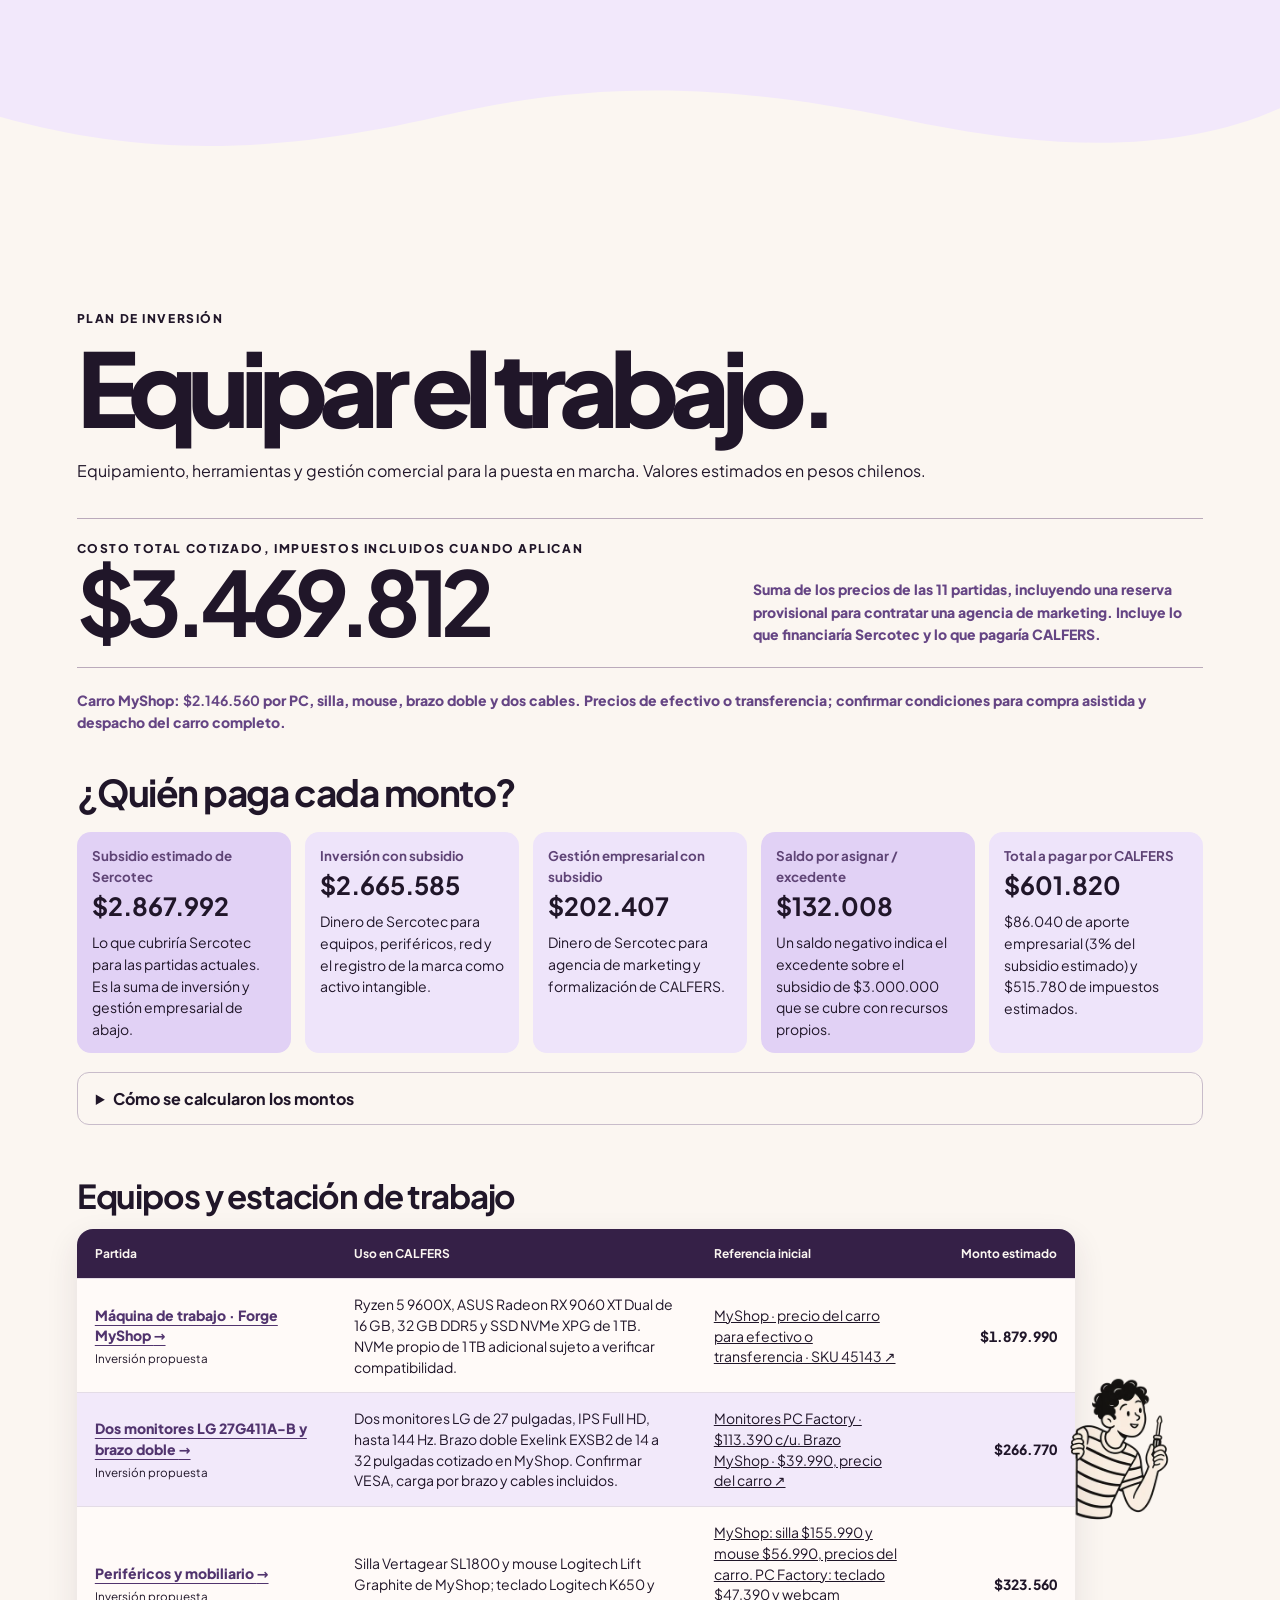
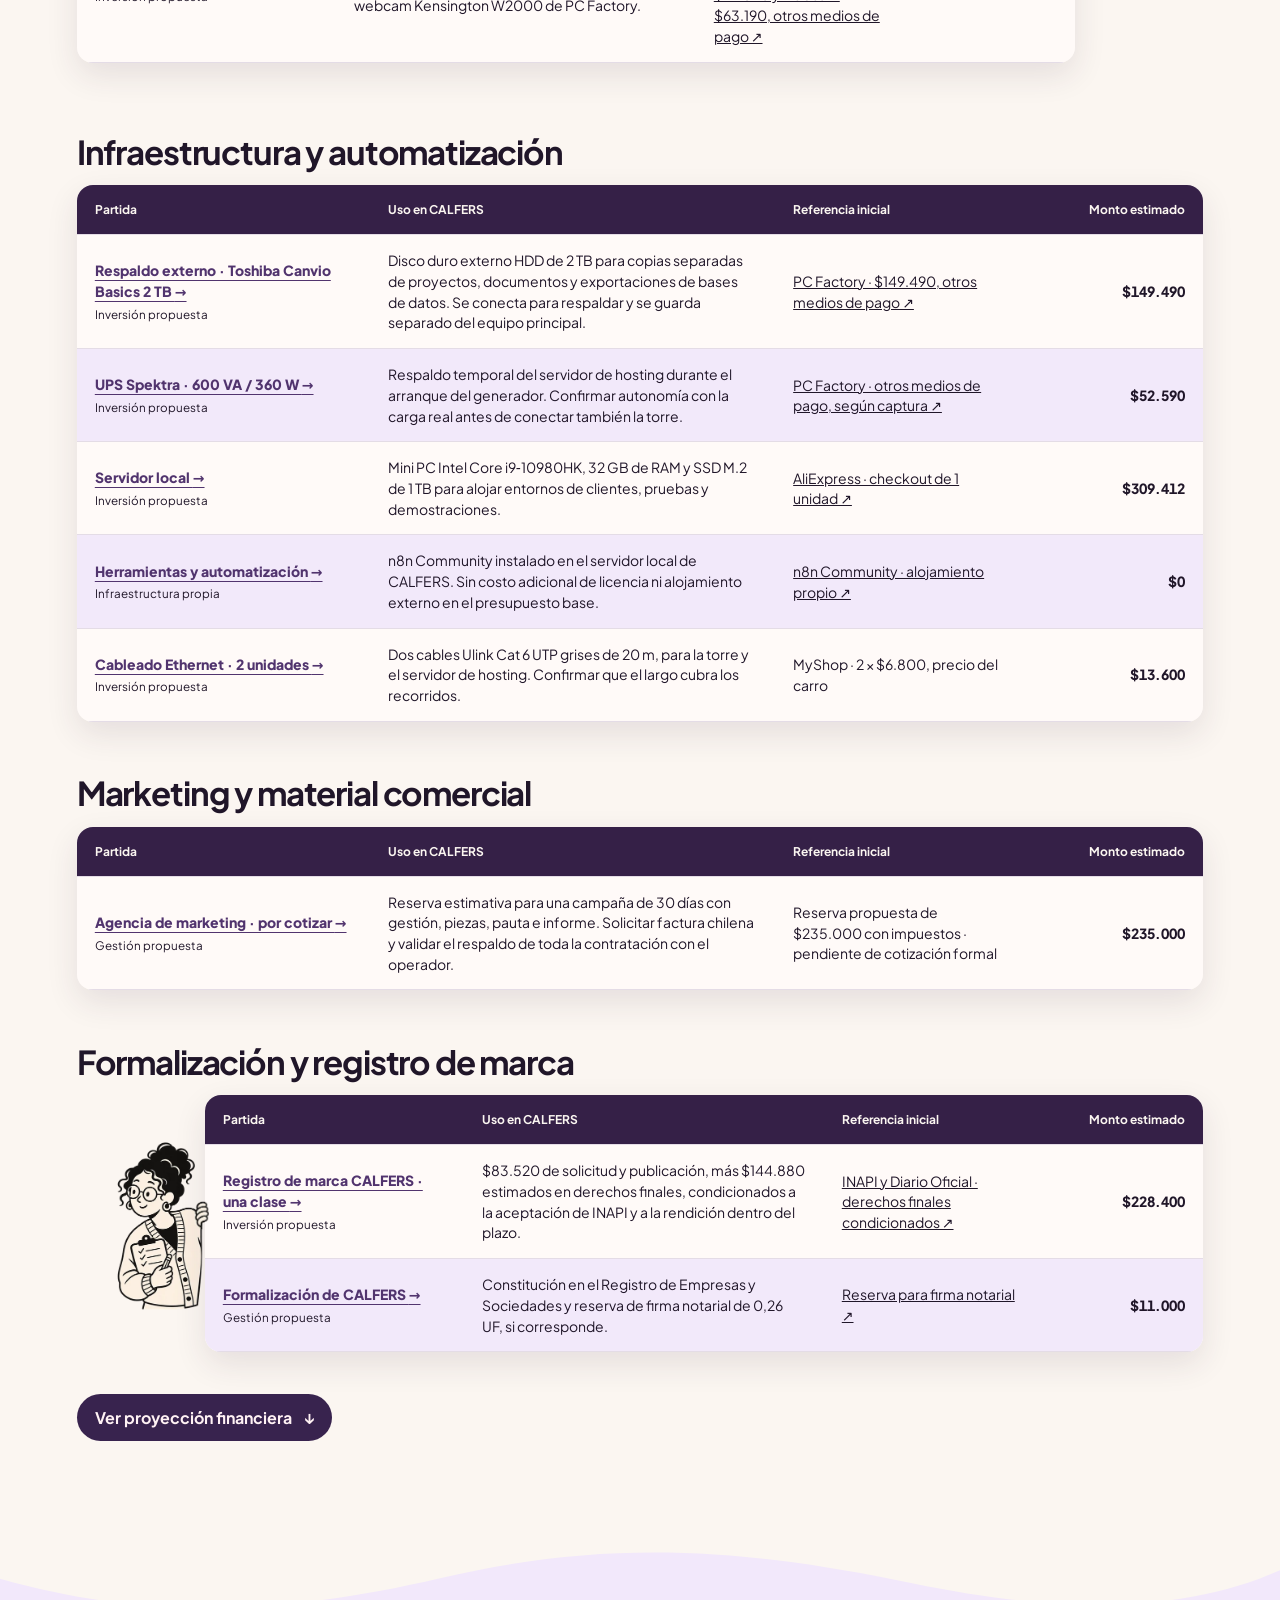
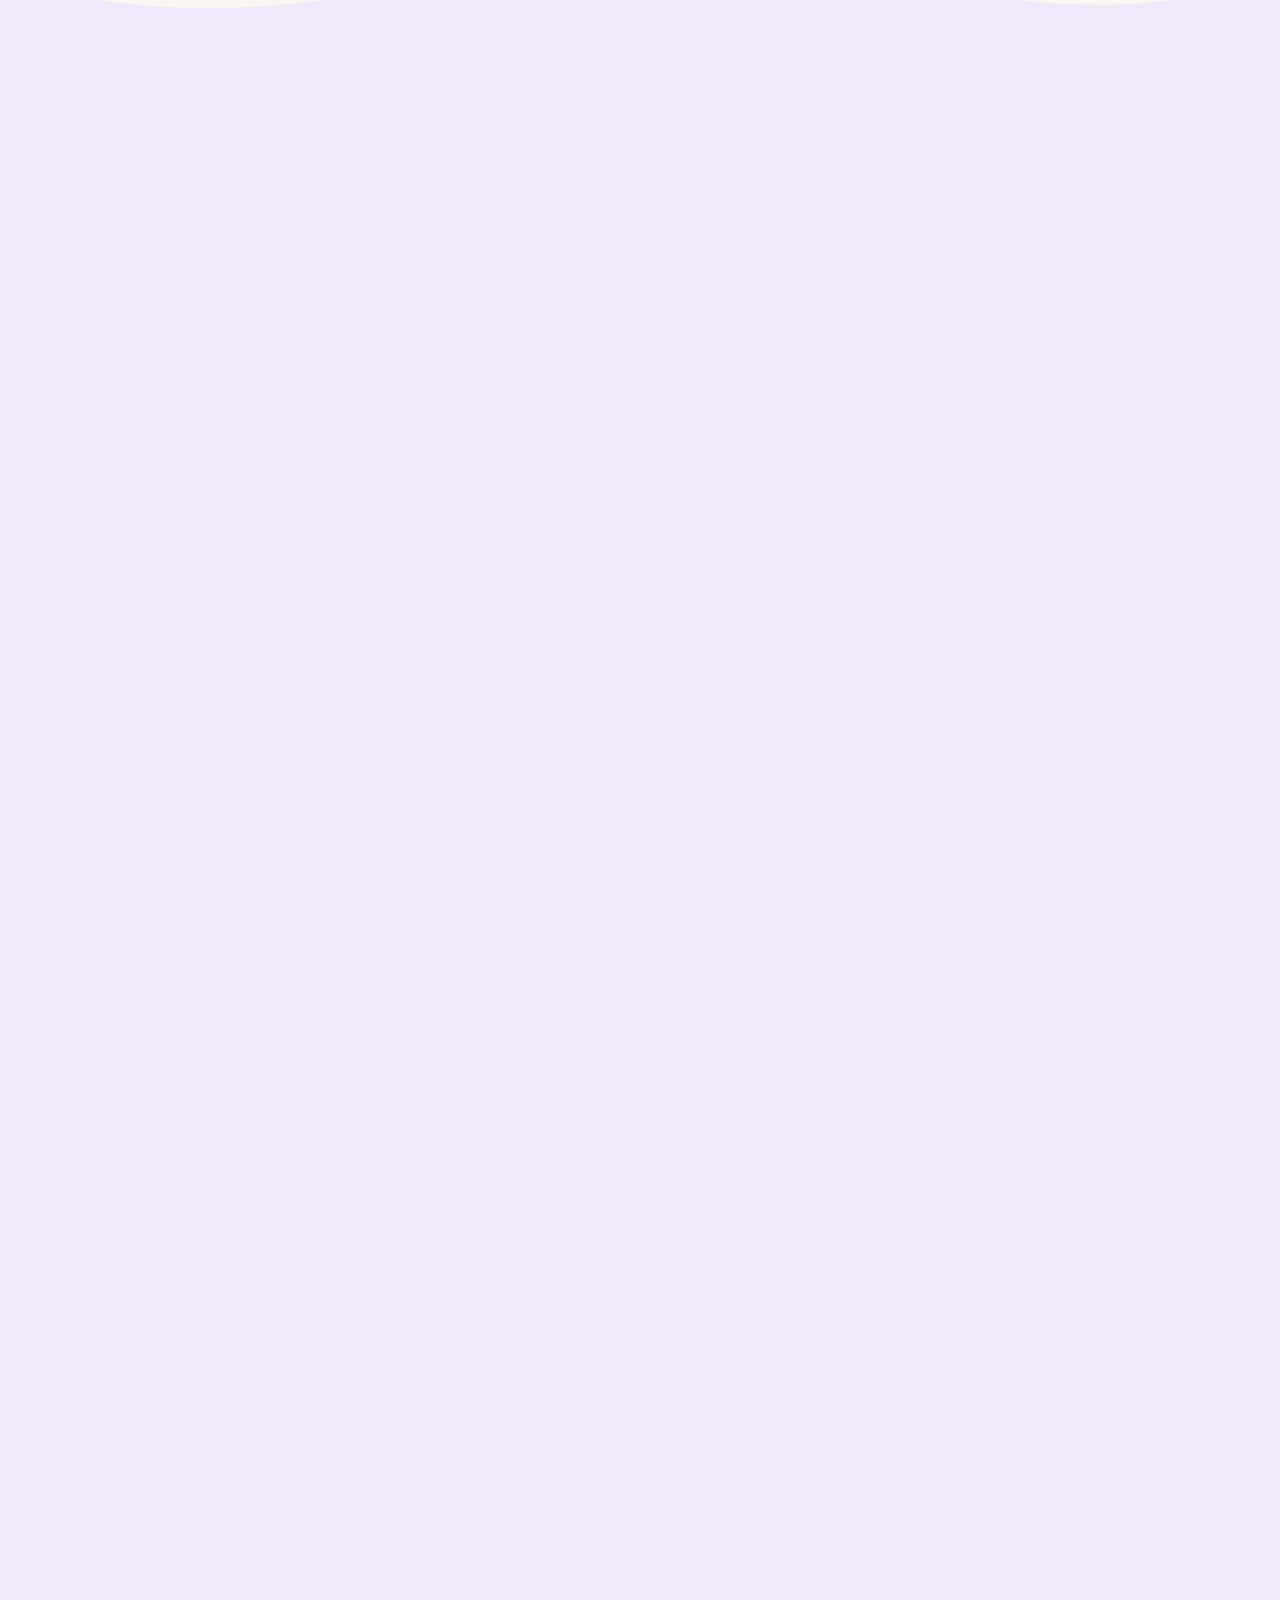
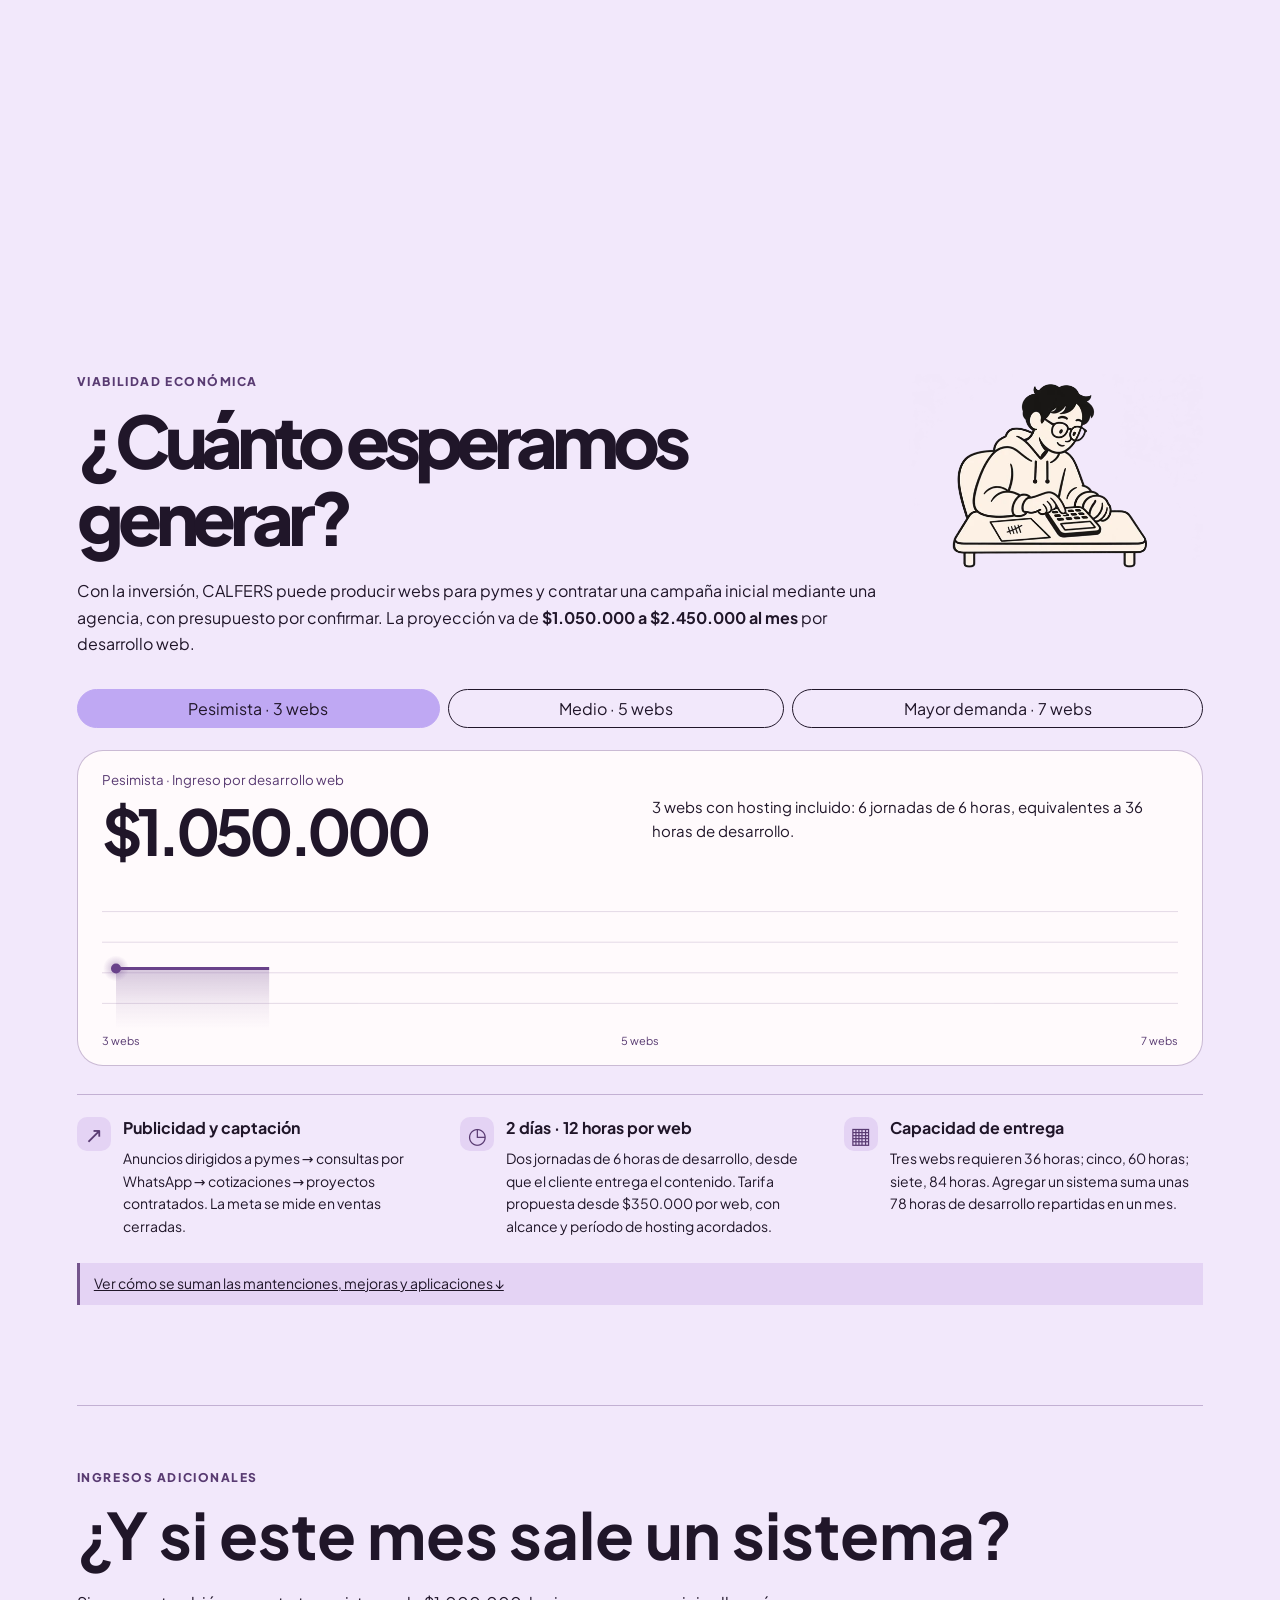
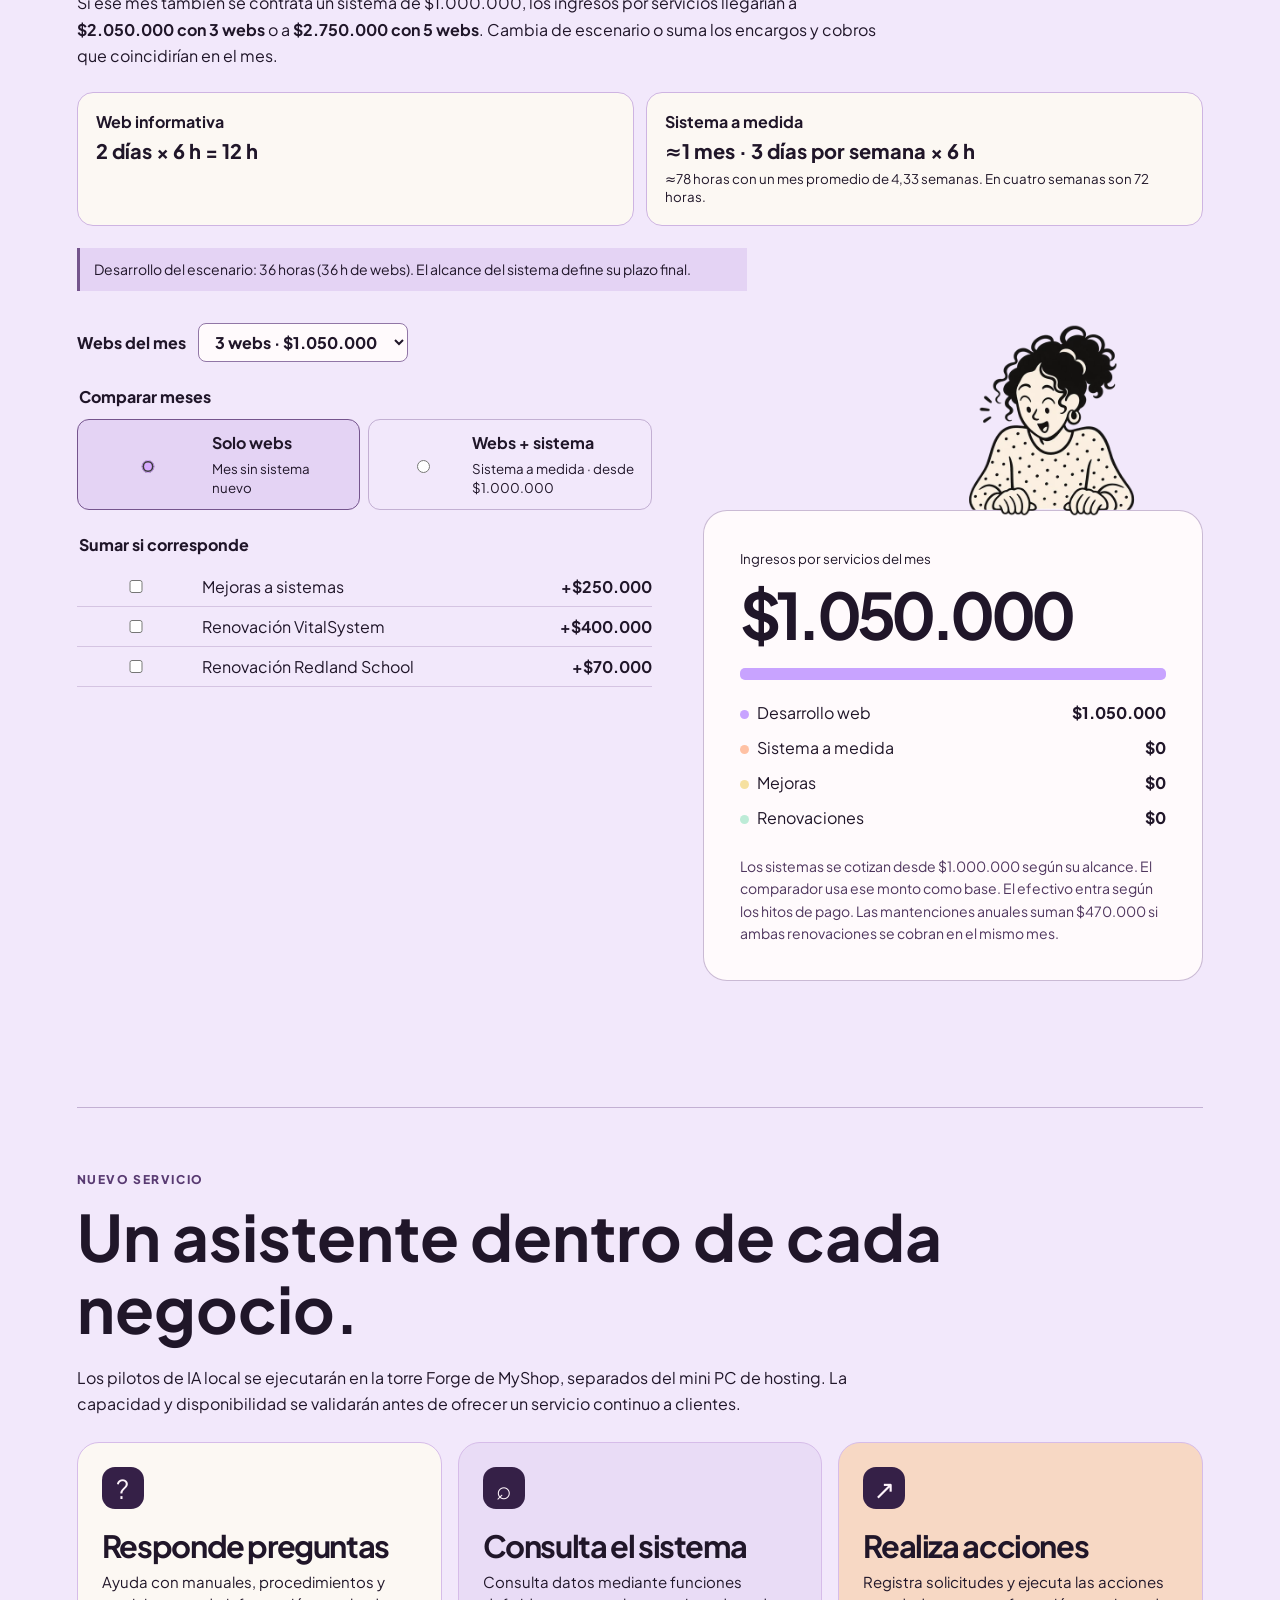
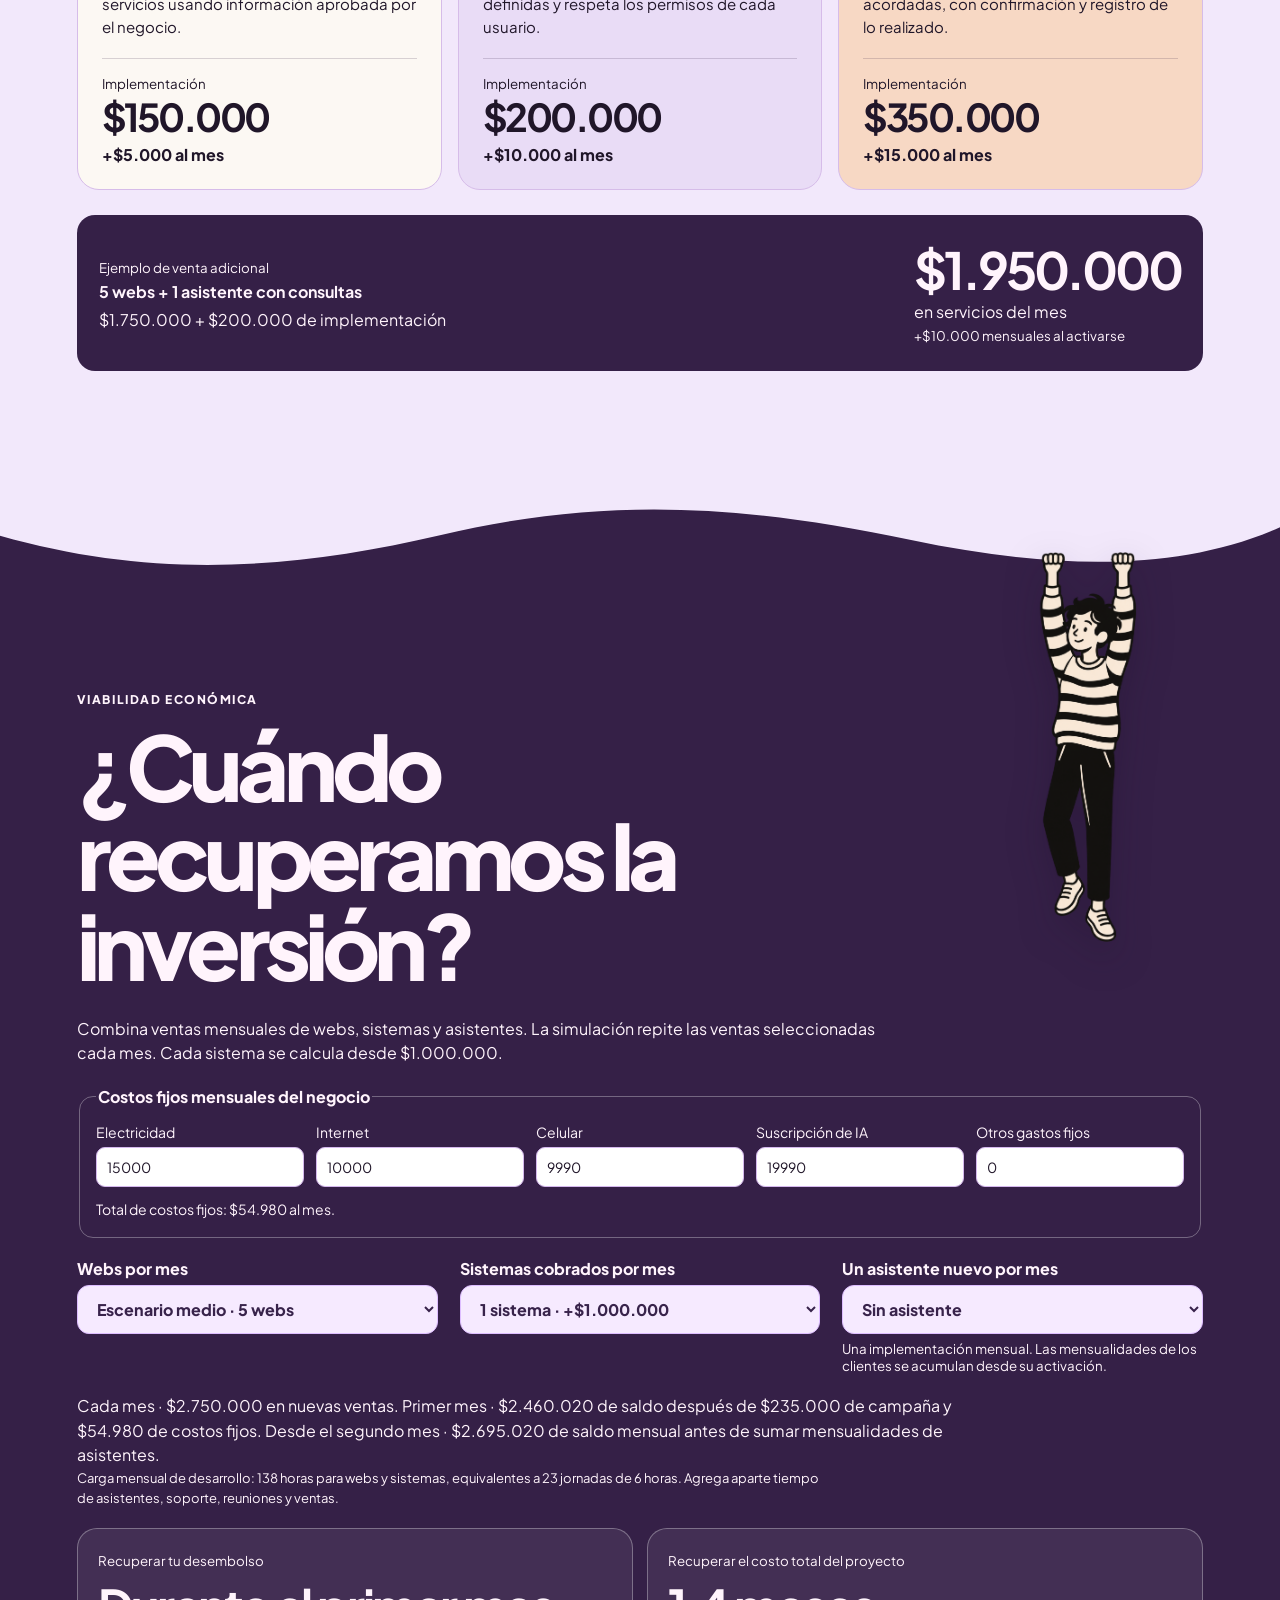
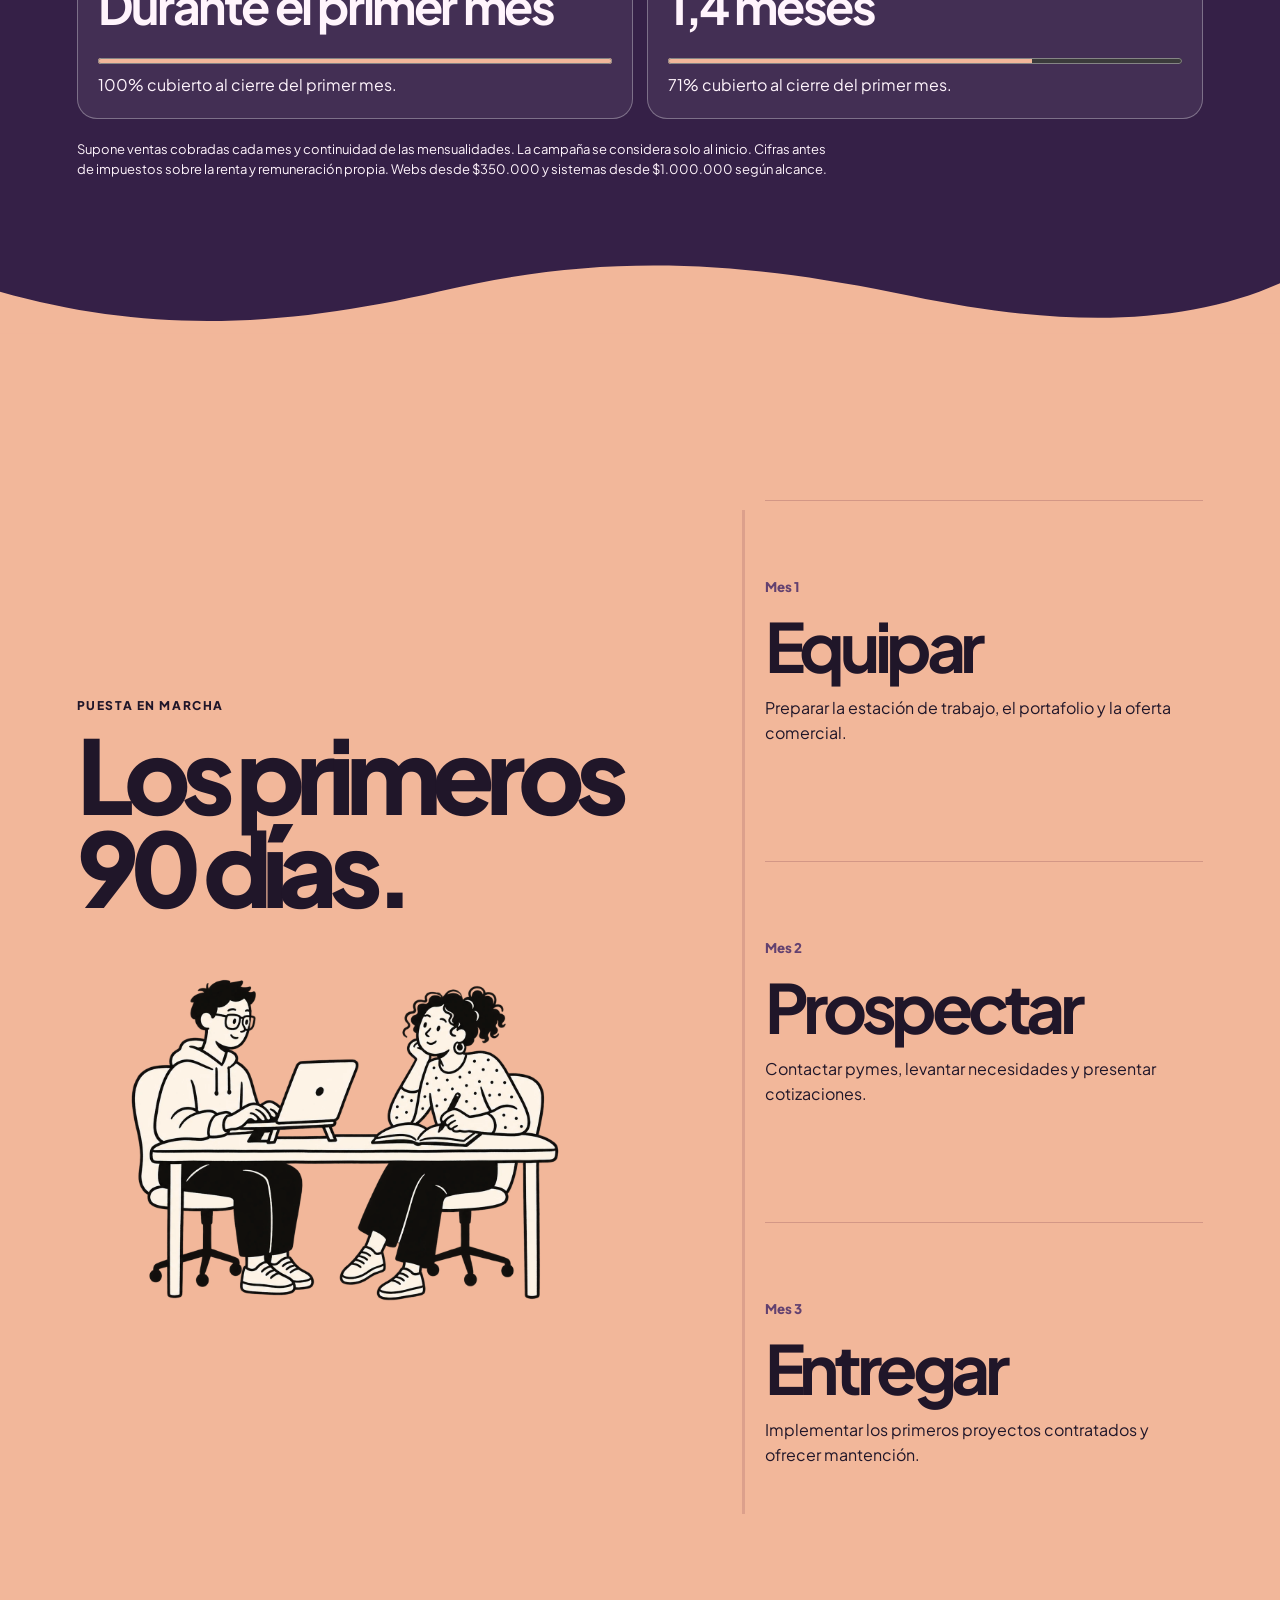
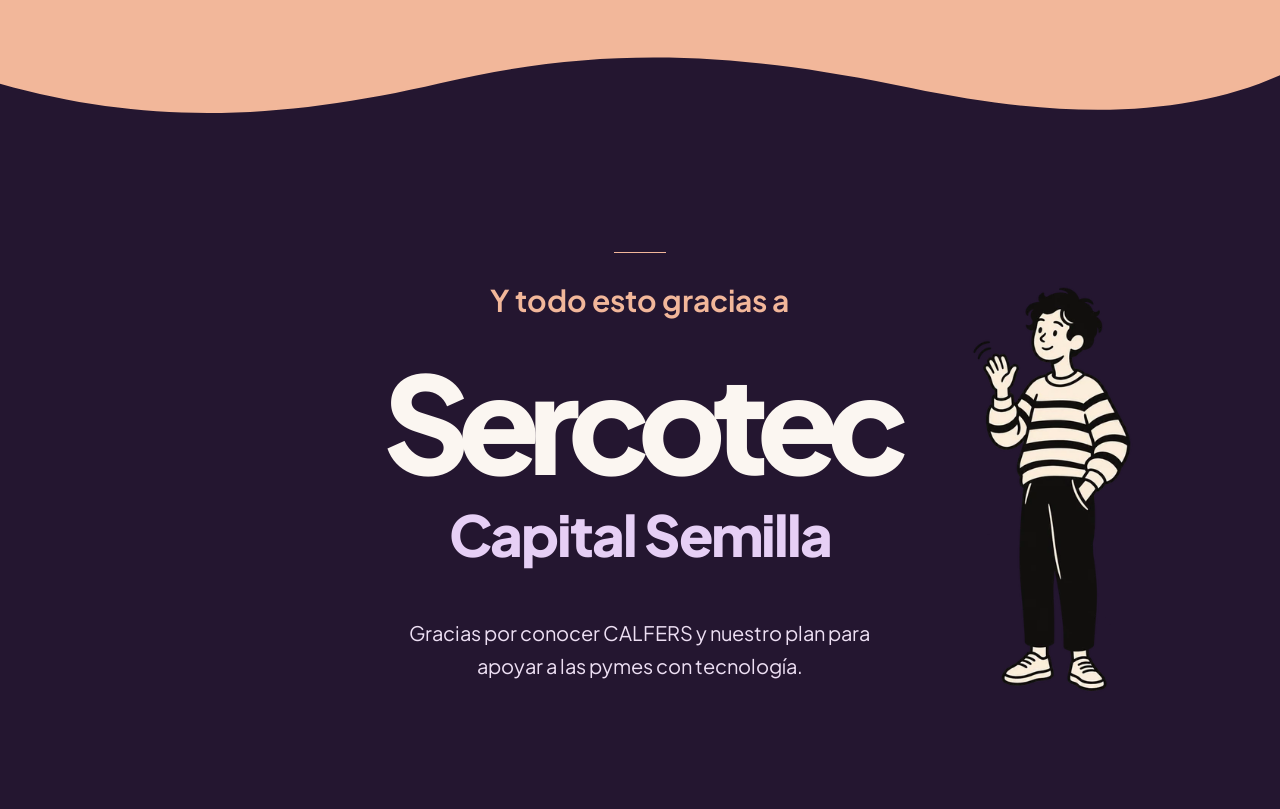
==== commit 88e5b8de: "Unificar PC y accesorios en MyShop y recalcular presupuesto" ====
--- a/index.html
+++ b/index.html
@@ -67,6 +67,7 @@
  <div><div class="tag">Costo total cotizado, impuestos incluidos cuando aplican</div><strong id="purchaseTotal"></strong></div>
  <p class="summary">Suma de los precios de las 11 partidas, incluyendo una reserva provisional para contratar una agencia de marketing. Incluye lo que financiaría Sercotec y lo que pagaría CALFERS.</p>
 </div>
+<p class="summary">Carro MyShop: <strong>$2.146.560</strong> por PC, silla, mouse, brazo doble y dos cables. Precios de efectivo o transferencia; confirmar condiciones para compra asistida y despacho del carro completo.</p>
 <section class="budget-breakdown" aria-labelledby="budget-title">
  <h3 id="budget-title">¿Quién paga cada monto?</h3>
  <div class="budget-plan">
@@ -166,7 +167,7 @@
 <div class="wrap finance-details ai-services" id="asistentes-ia">
  <div class="tag">Nuevo servicio</div>
  <h3>Un asistente dentro de cada negocio.</h3>
- <p>Los pilotos de IA local se ejecutarán en la torre Giga Beast, separados del mini PC de hosting. La capacidad y disponibilidad se validarán antes de ofrecer un servicio continuo a clientes.</p>
+ <p>Los pilotos de IA local se ejecutarán en la torre Forge de MyShop, separados del mini PC de hosting. La capacidad y disponibilidad se validarán antes de ofrecer un servicio continuo a clientes.</p>
  <div class="ai-plans">
   <article class="enter"><span class="ai-plan-icon" aria-hidden="true">?</span><h4>Responde preguntas</h4><p>Ayuda con manuales, procedimientos y servicios usando información aprobada por el negocio.</p><div class="ai-prices"><small>Implementación</small><strong>$150.000</strong><span>+$5.000 al mes</span></div></article>
   <article class="enter"><span class="ai-plan-icon" aria-hidden="true">⌕</span><h4>Consulta el sistema</h4><p>Consulta datos mediante funciones definidas y respeta los permisos de cada usuario.</p><div class="ai-prices"><small>Implementación</small><strong>$200.000</strong><span>+$10.000 al mes</span></div></article>
@@ -595,17 +596,17 @@
 sprite.src='[data-uri]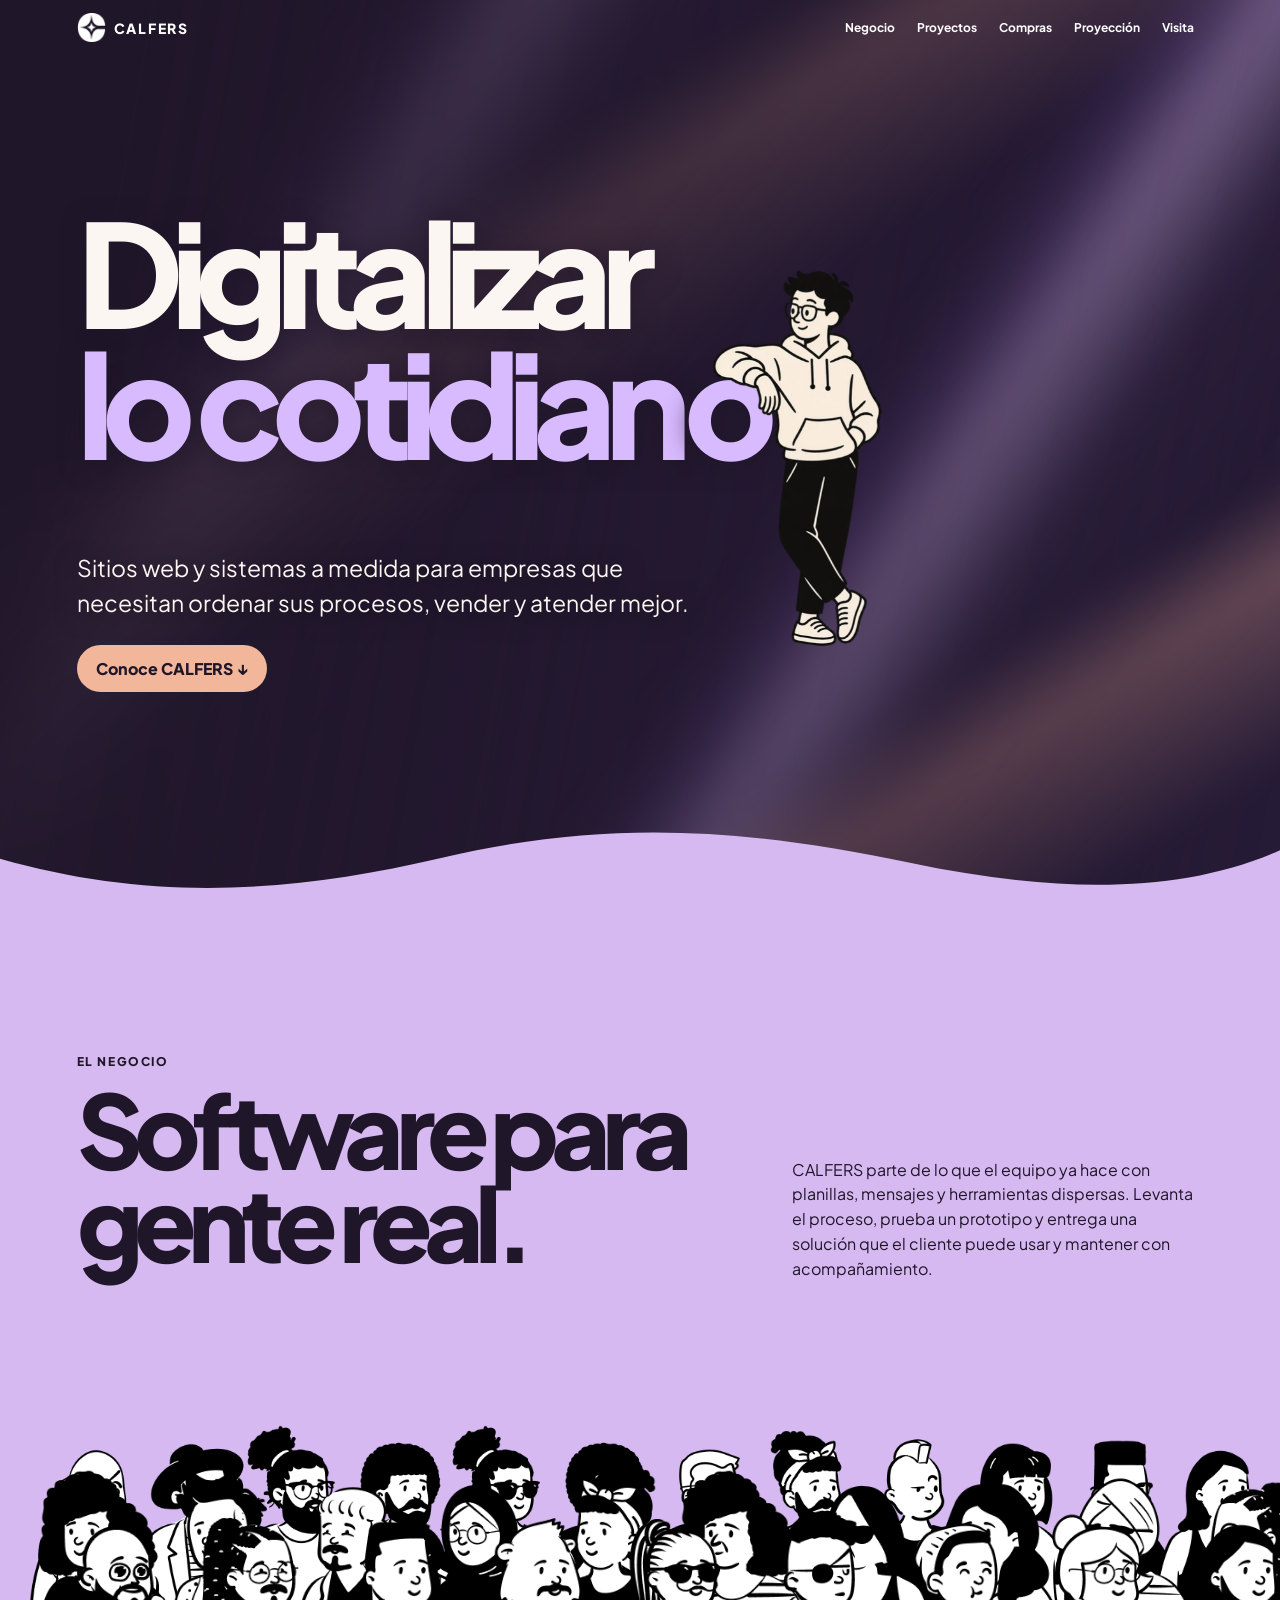
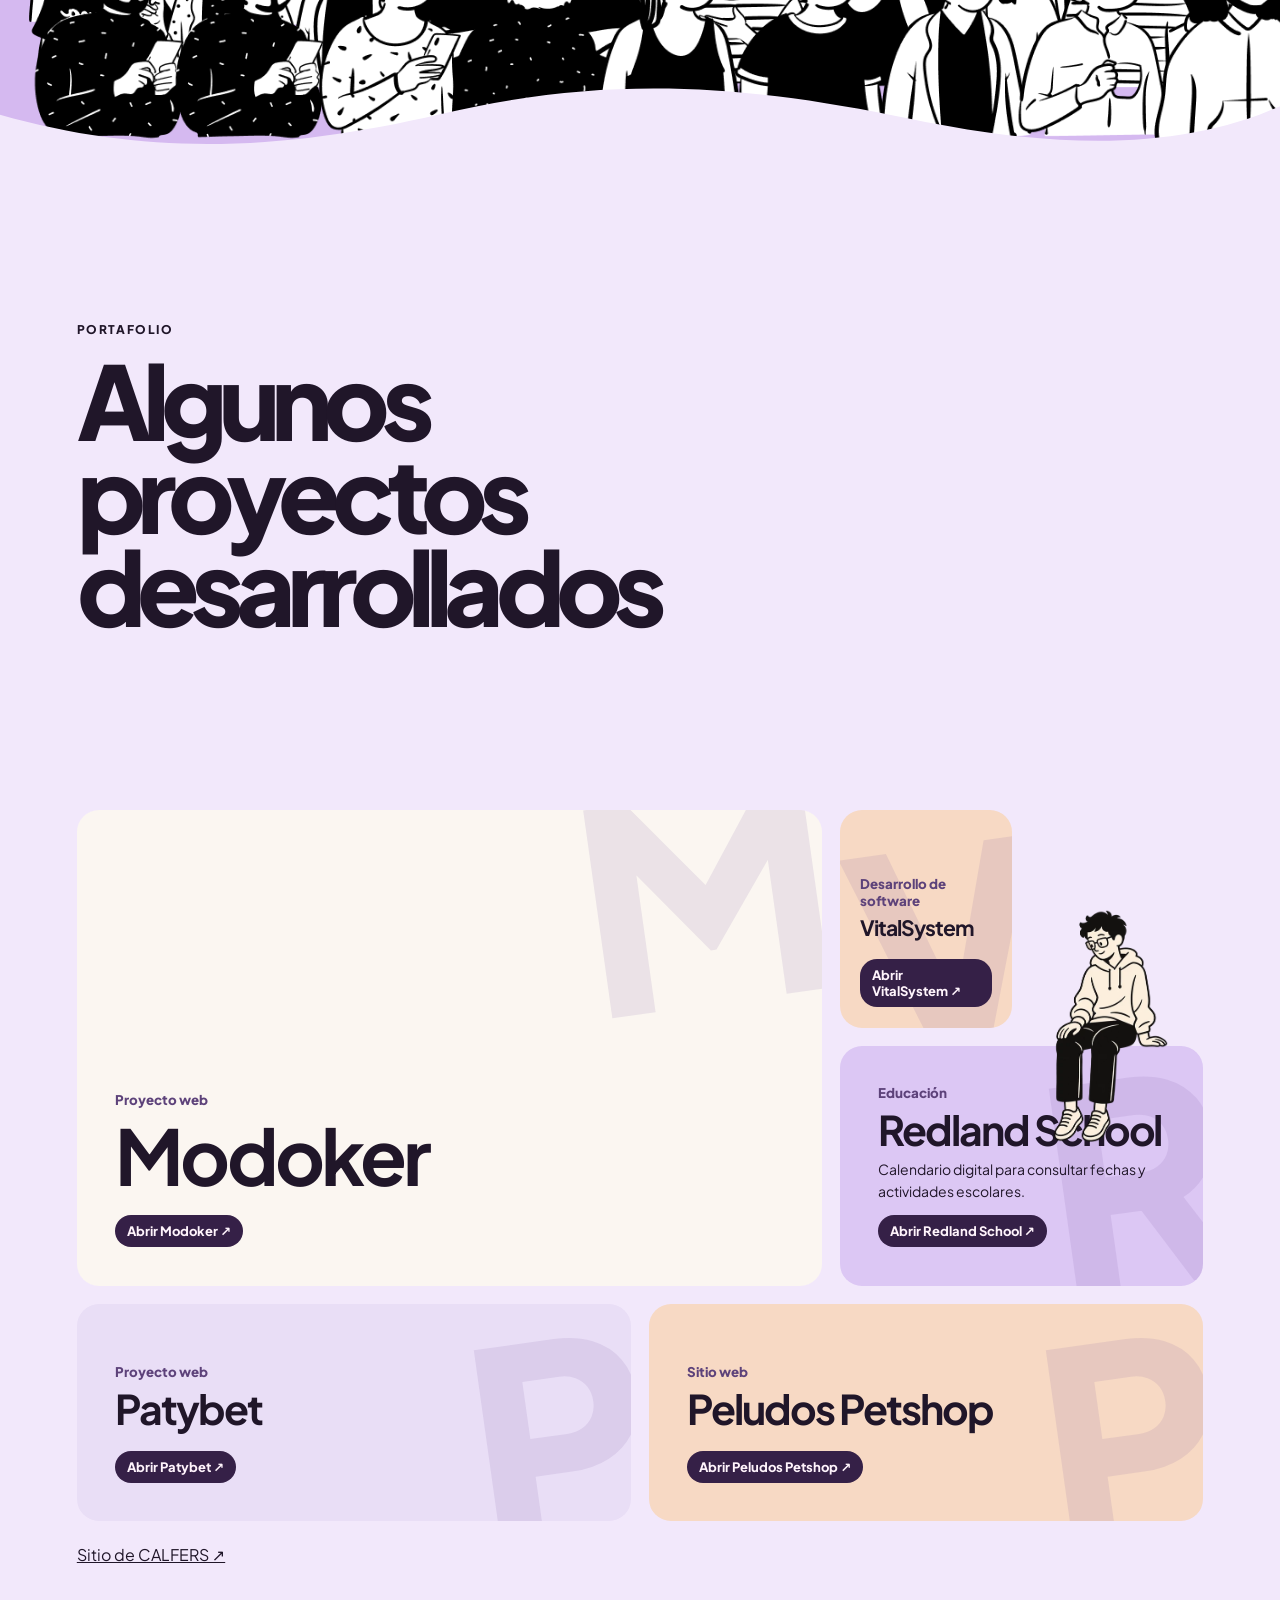
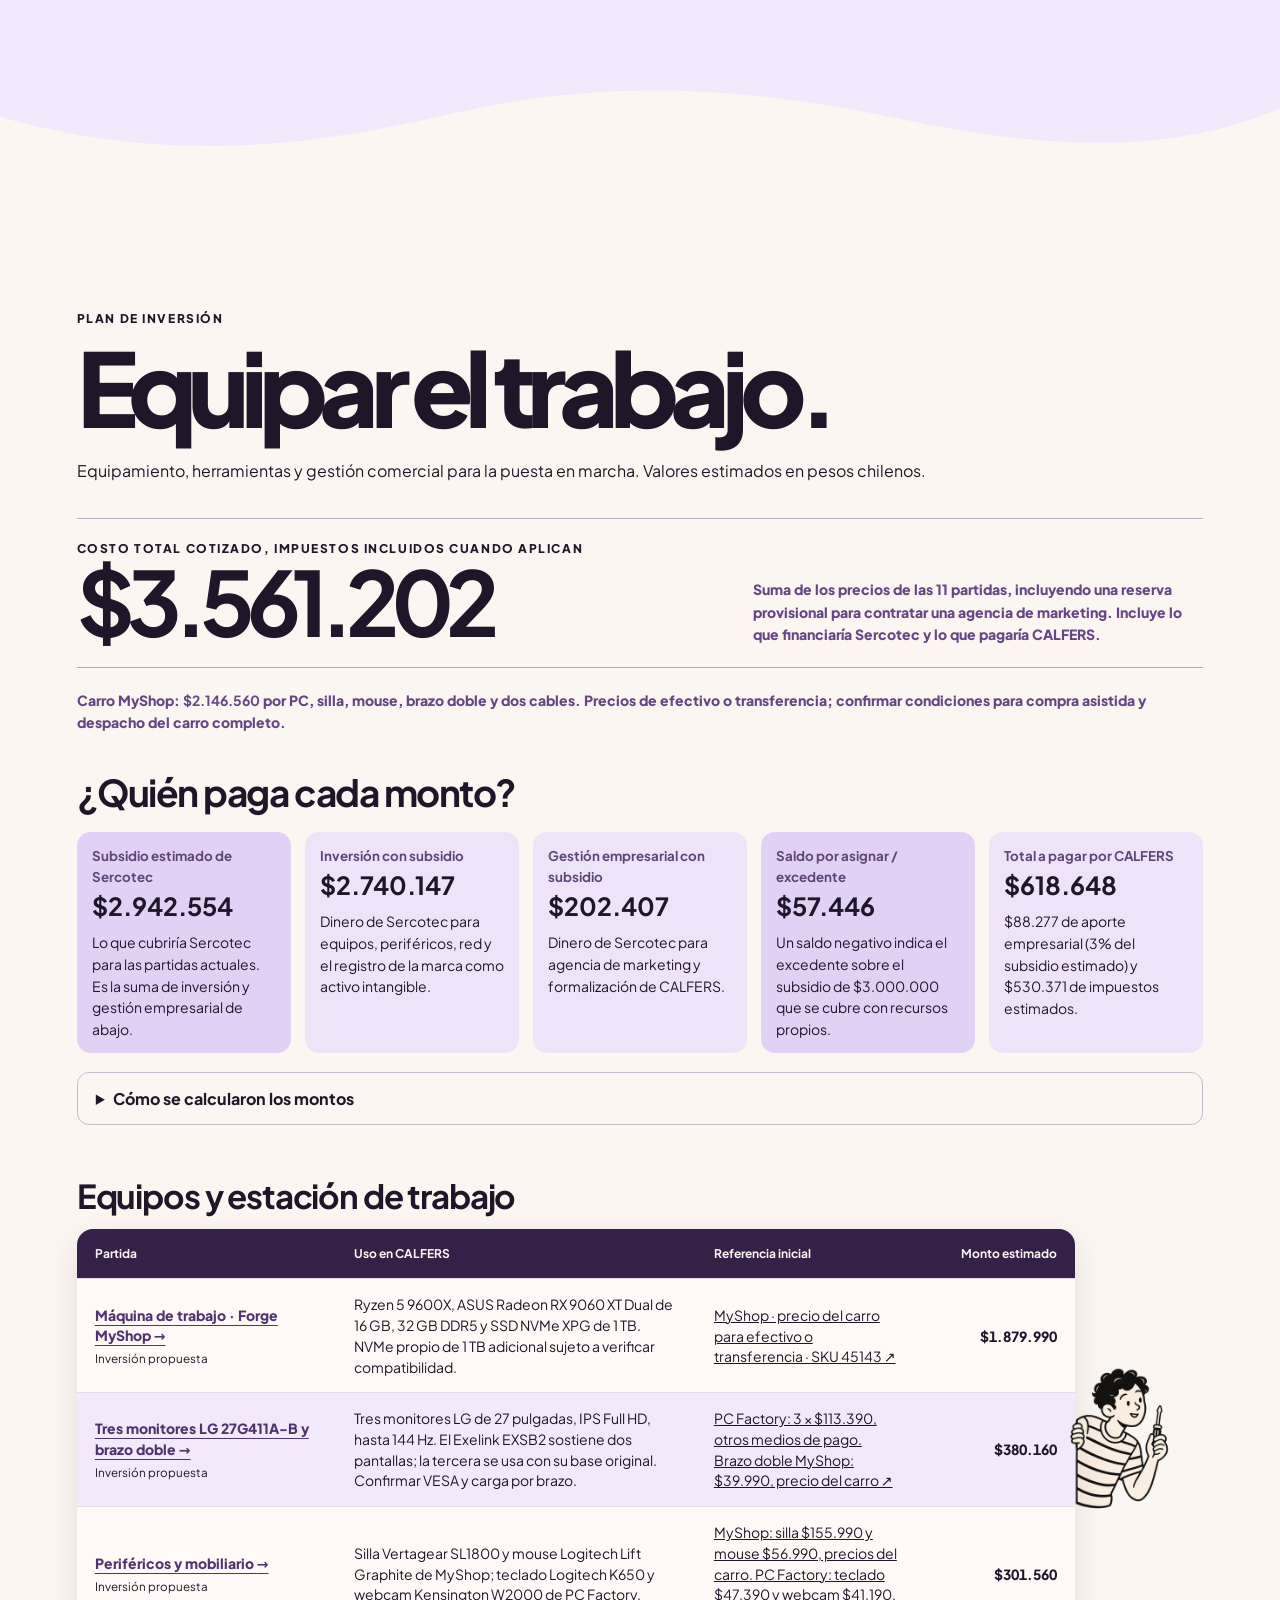
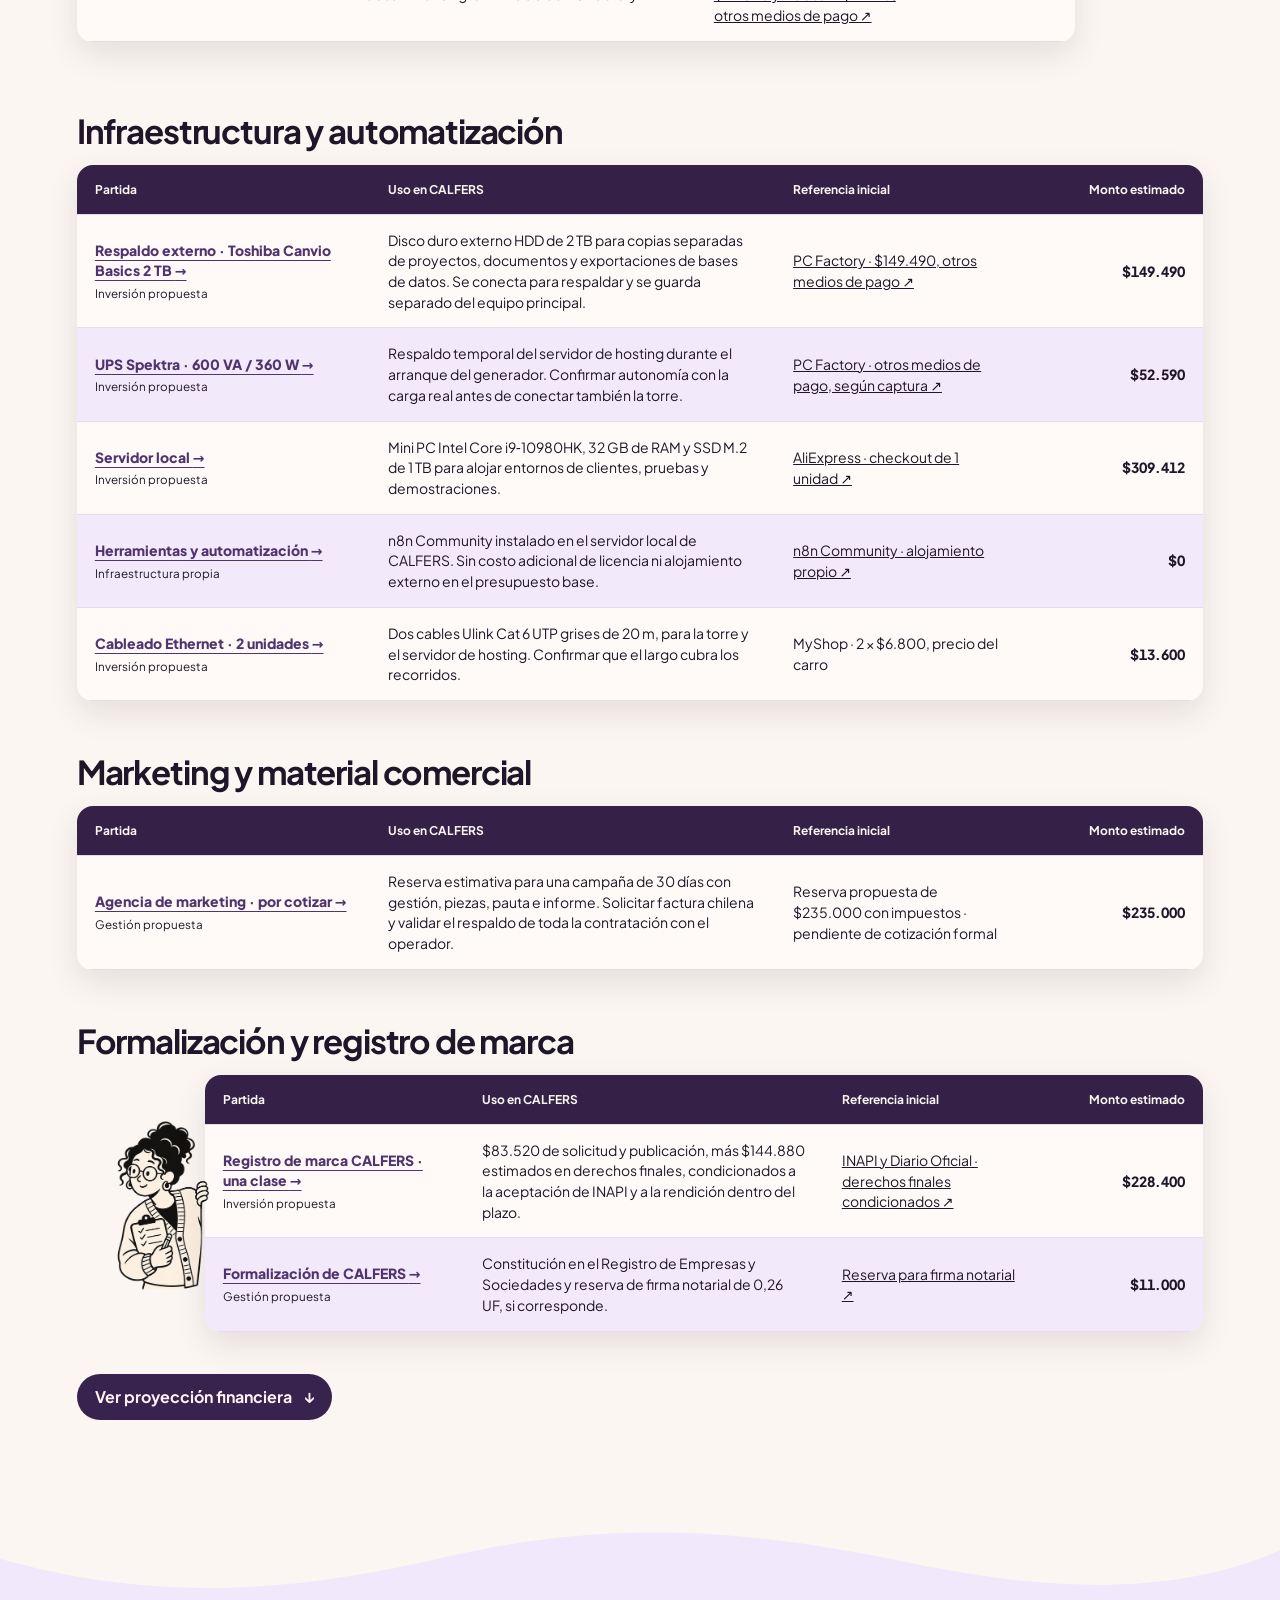
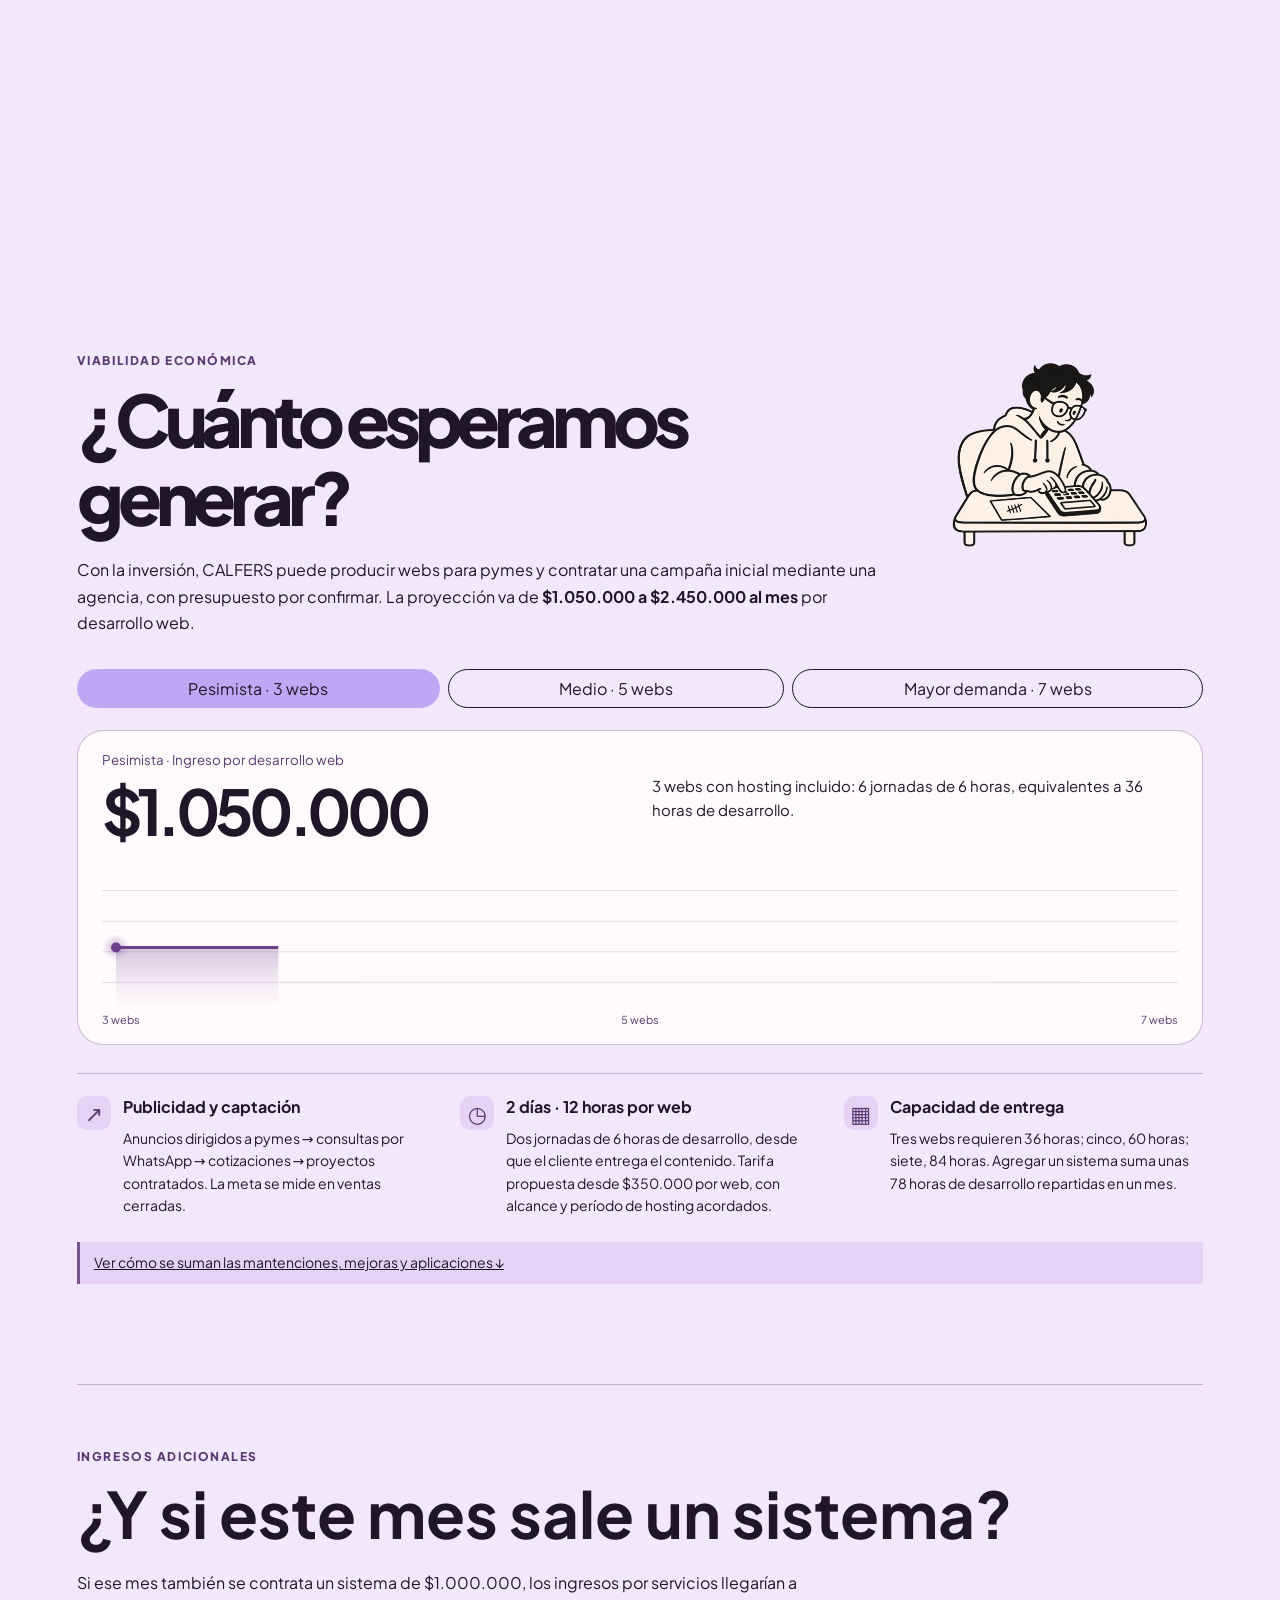
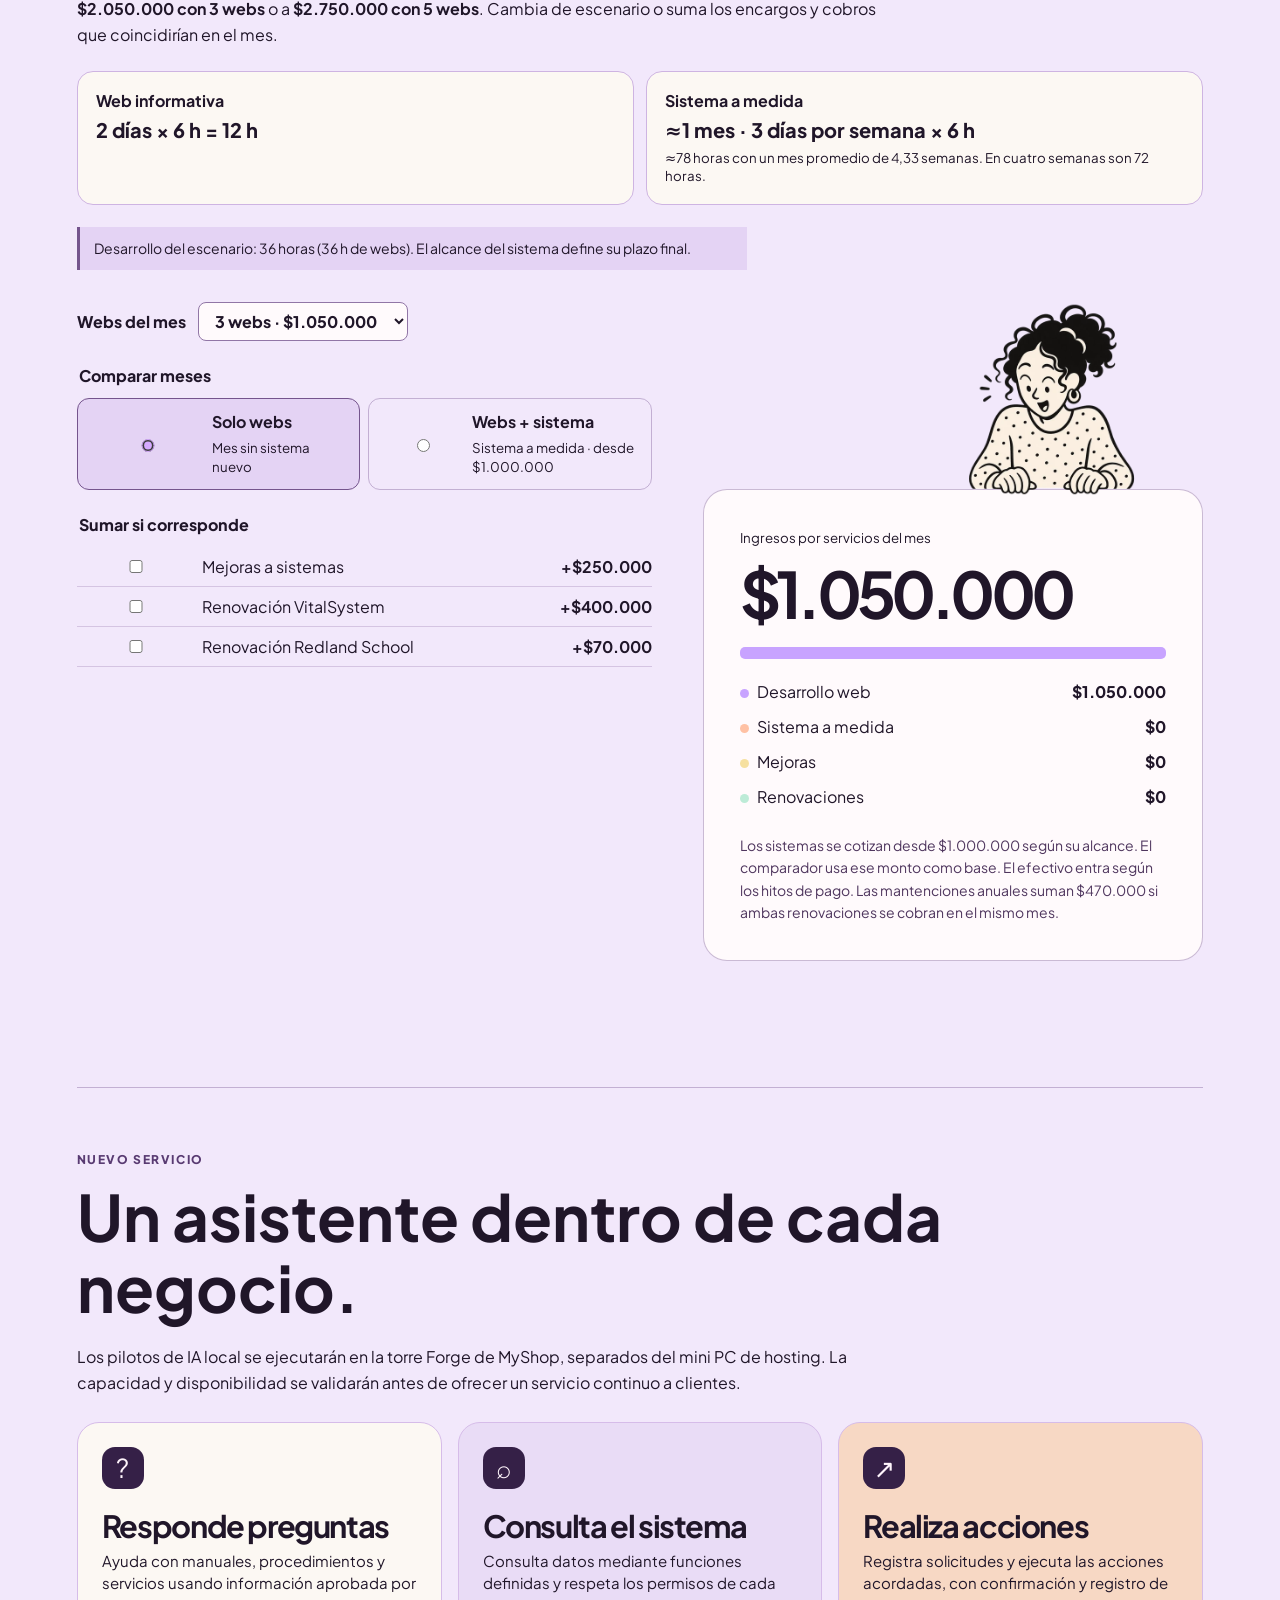
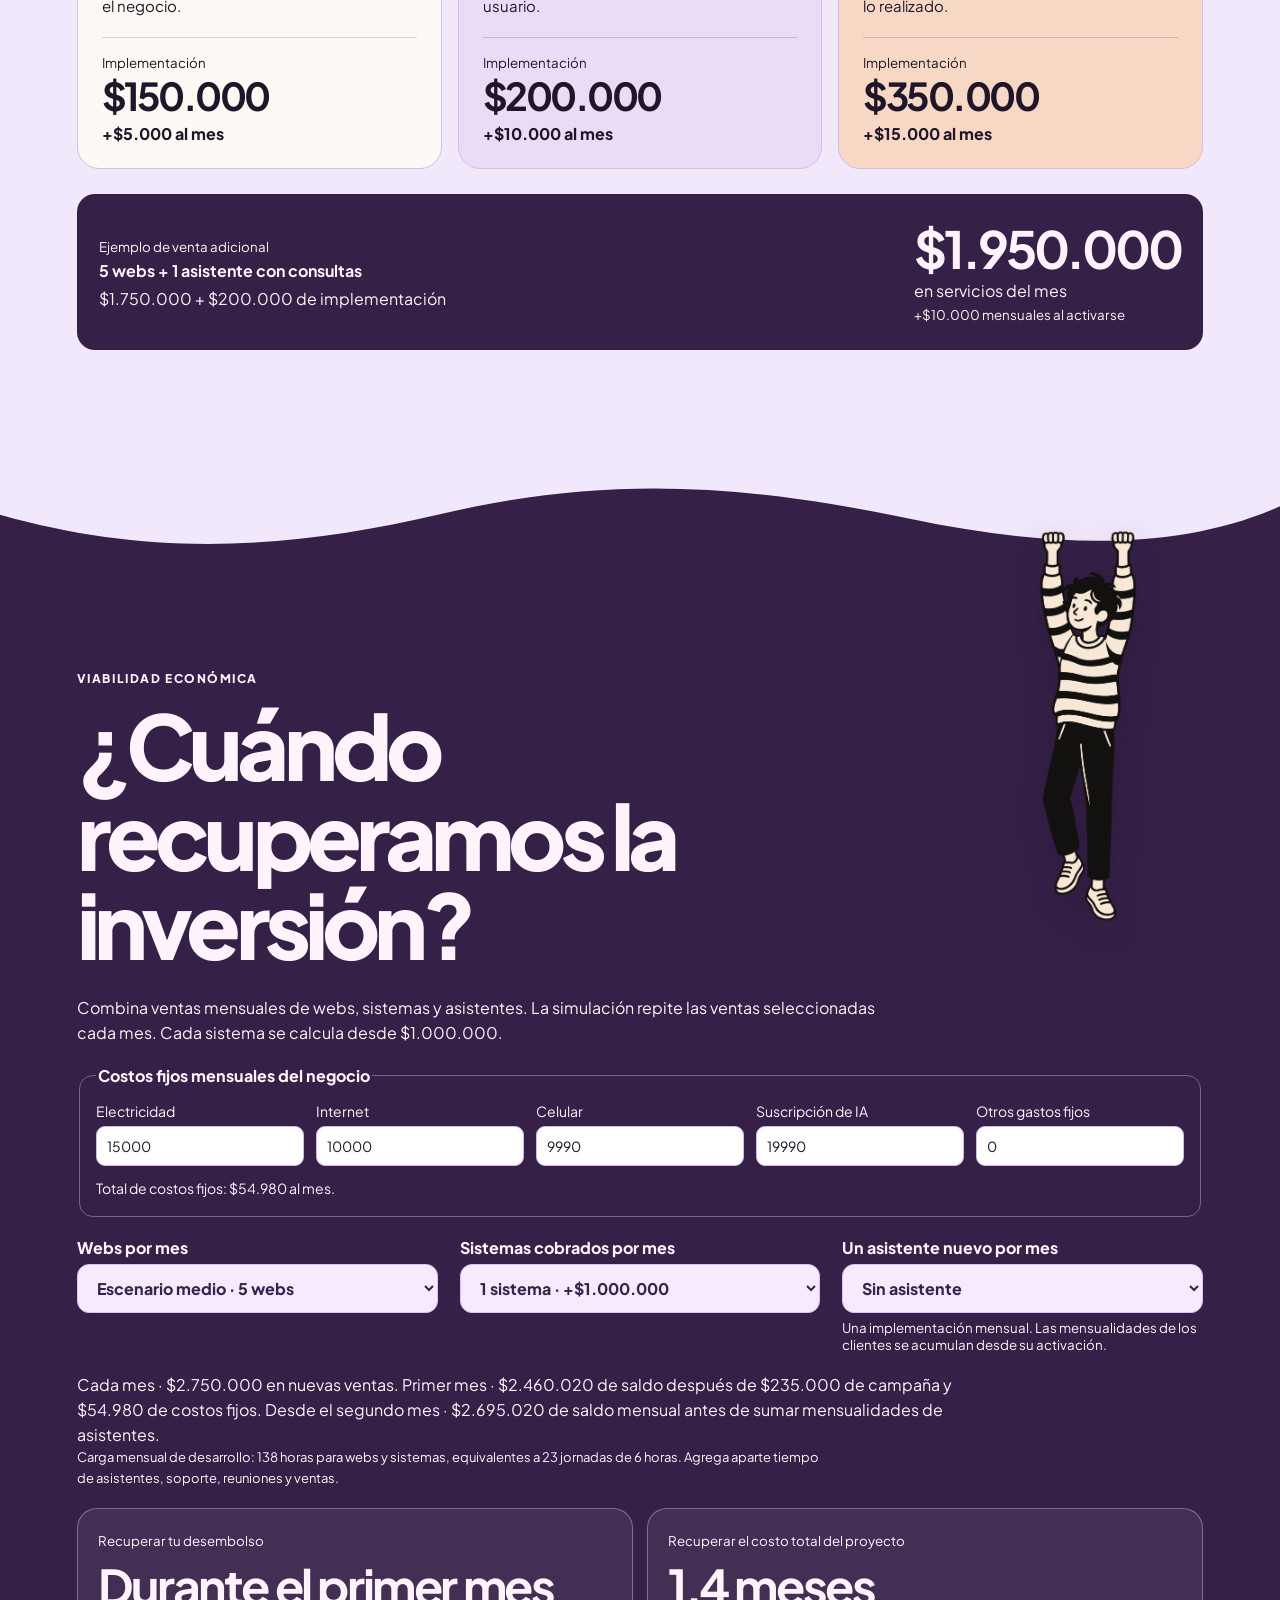
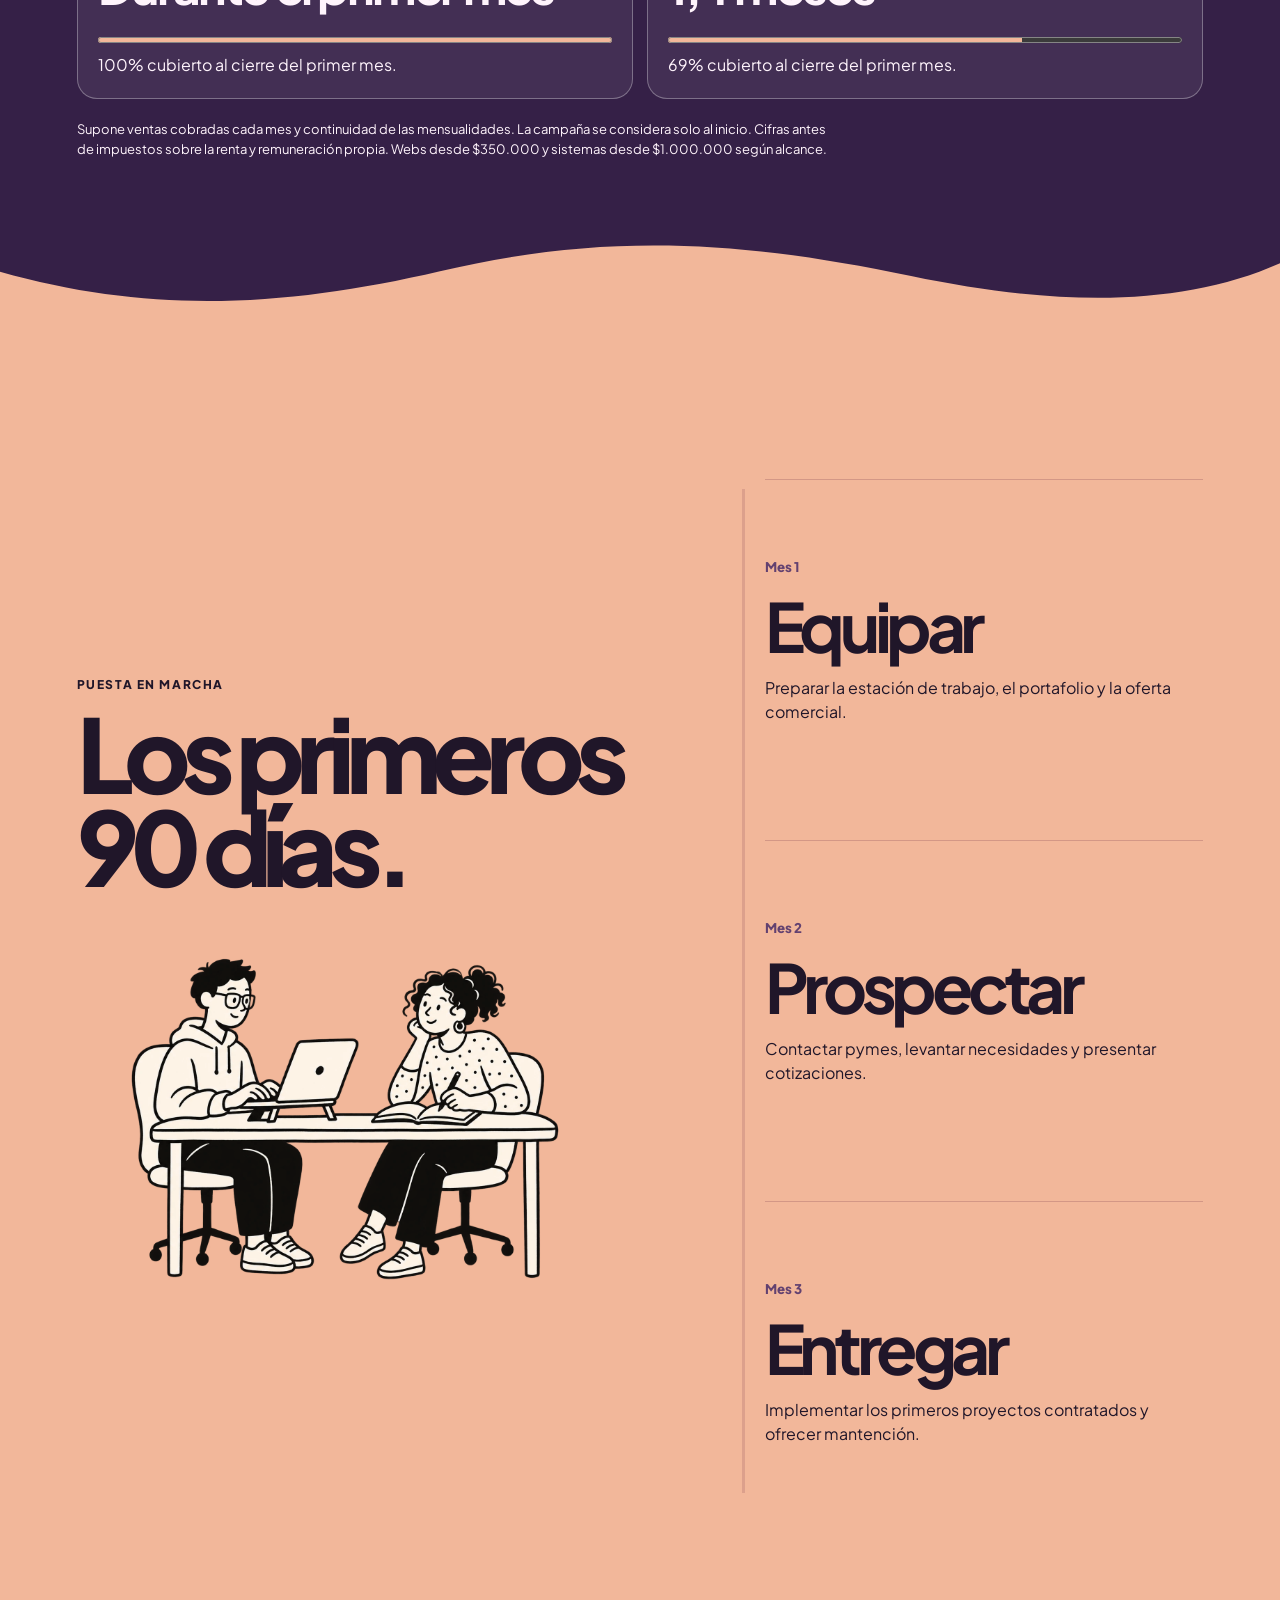
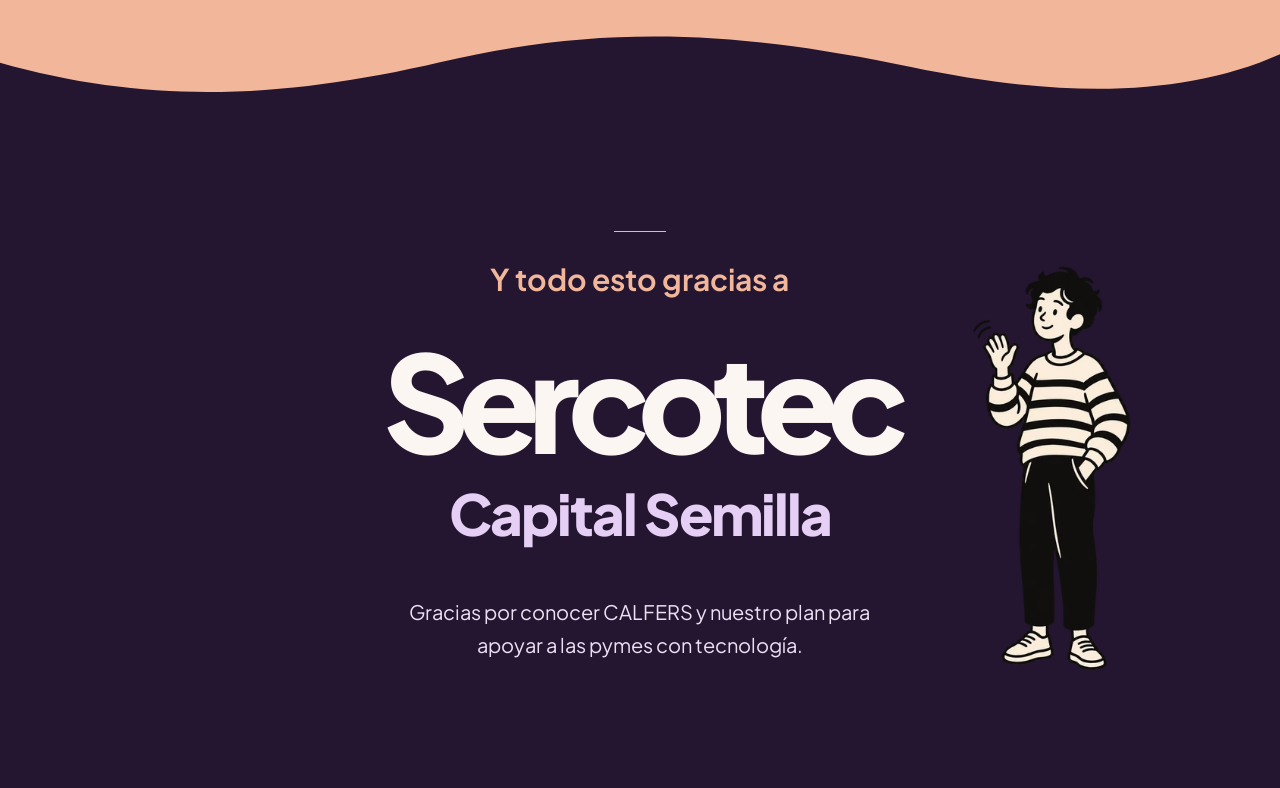
==== commit 9a370e17: "Actualizar a tres monitores y nuevo precio de webcam" ====
--- a/index.html
+++ b/index.html
@@ -603,10 +603,10 @@
   "https://myshop.cl/producto/pc-gamer-amd-ryzen-5-9600x-rx-9060-xt-8gb-ram-16gb-ddr5-ssd-m2-1tb-p45143"
  ],
  [
-  "Dos monitores LG 27G411A-B y brazo doble",
-  "Dos monitores LG de 27 pulgadas, IPS Full HD, hasta 144 Hz. Brazo doble Exelink EXSB2 de 14 a 32 pulgadas cotizado en MyShop. Confirmar VESA, carga por brazo y cables incluidos.",
-  266770,
-  "Monitores PC Factory · $113.390 c/u. Brazo MyShop · $39.990, precio del carro",
+  "Tres monitores LG 27G411A-B y brazo doble",
+  "Tres monitores LG de 27 pulgadas, IPS Full HD, hasta 144 Hz. El Exelink EXSB2 sostiene dos pantallas; la tercera se usa con su base original. Confirmar VESA y carga por brazo.",
+  380160,
+  "PC Factory: 3 × $113.390, otros medios de pago. Brazo doble MyShop: $39.990, precio del carro",
   "https://www.pcfactory.cl/producto/55093-lg-monitor-gamer-lg-27-fhd-144-hz-ips-27g411a-b-awh"
  ],
  [
@@ -640,8 +640,8 @@
  [
   "Periféricos y mobiliario",
   "Silla Vertagear SL1800 y mouse Logitech Lift Graphite de MyShop; teclado Logitech K650 y webcam Kensington W2000 de PC Factory.",
-  323560,
-  "MyShop: silla $155.990 y mouse $56.990, precios del carro. PC Factory: teclado $47.390 y webcam $63.190, otros medios de pago",
+  301560,
+  "MyShop: silla $155.990 y mouse $56.990, precios del carro. PC Factory: teclado $47.390 y webcam $41.190, otros medios de pago",
   "https://www.pcfactory.cl/producto/47352-logitech-teclado-inalambrico-signature-k650--grafito"
  ],
  [
